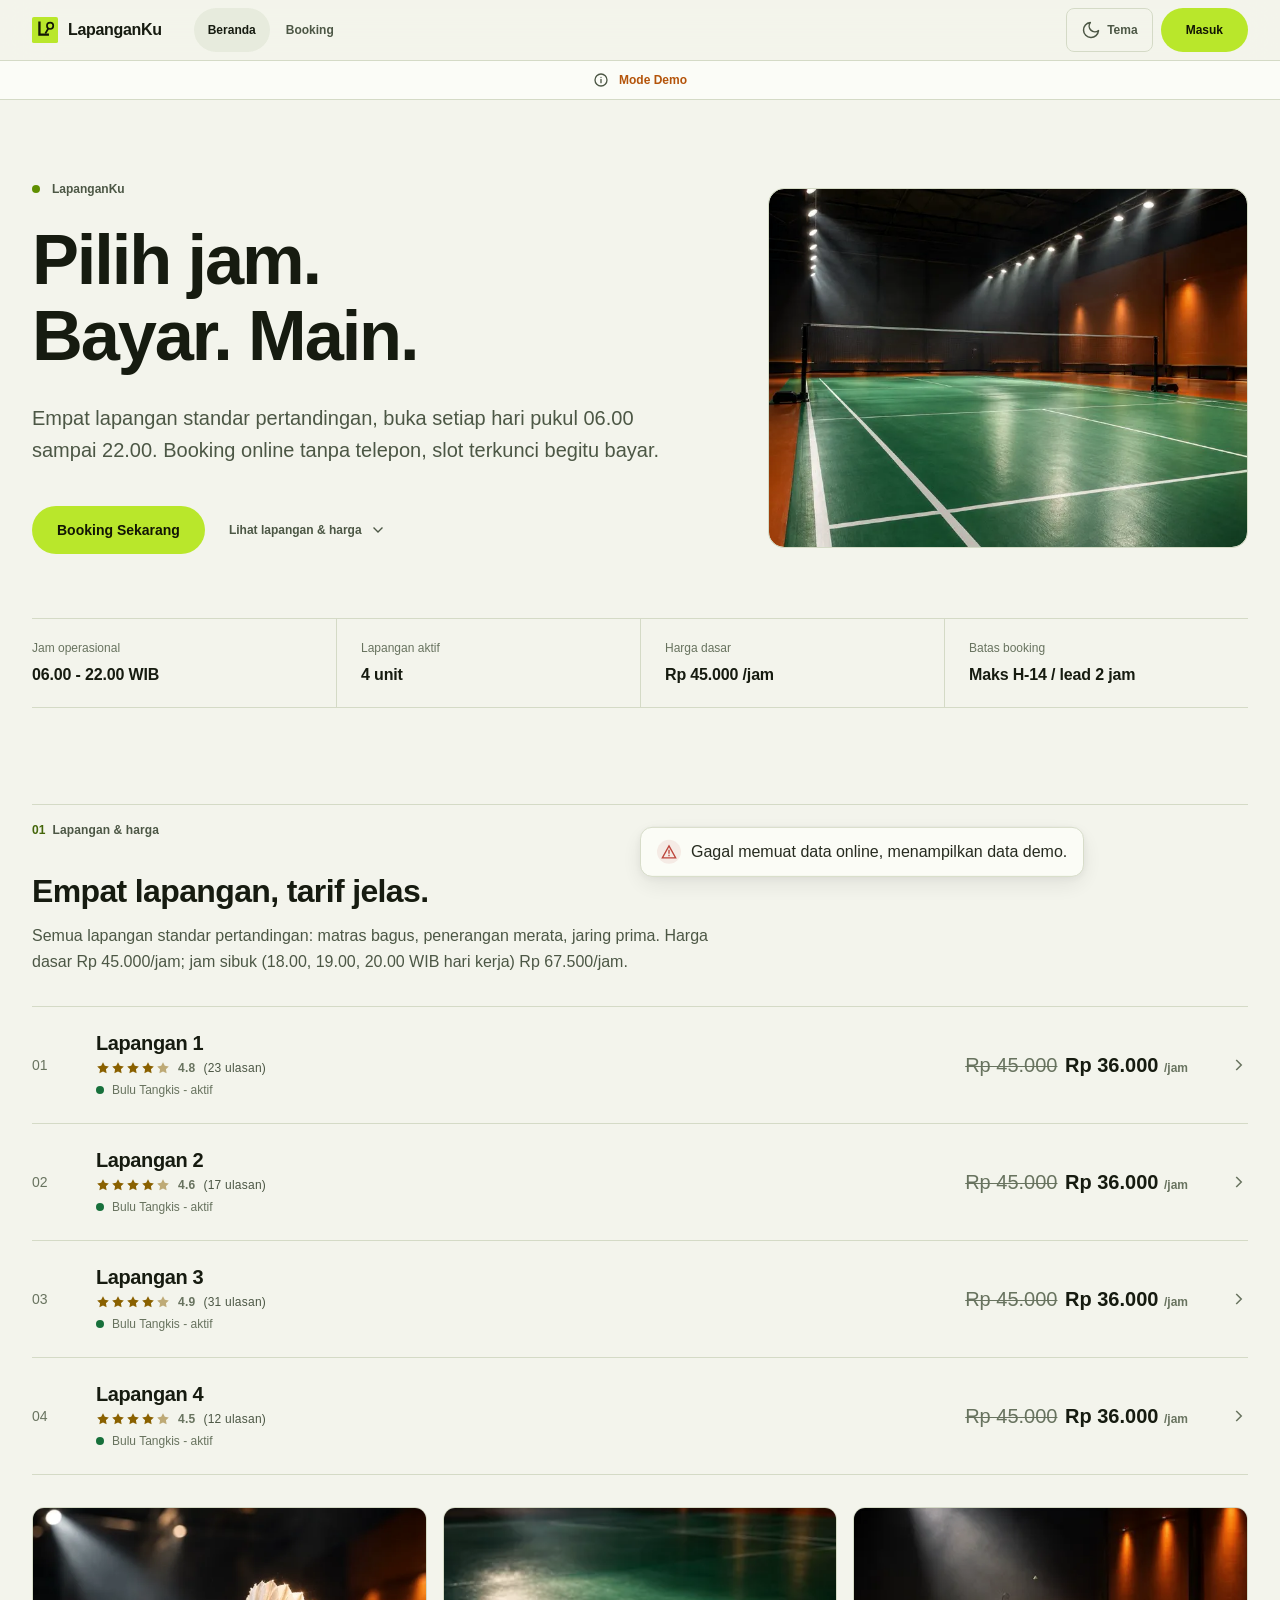
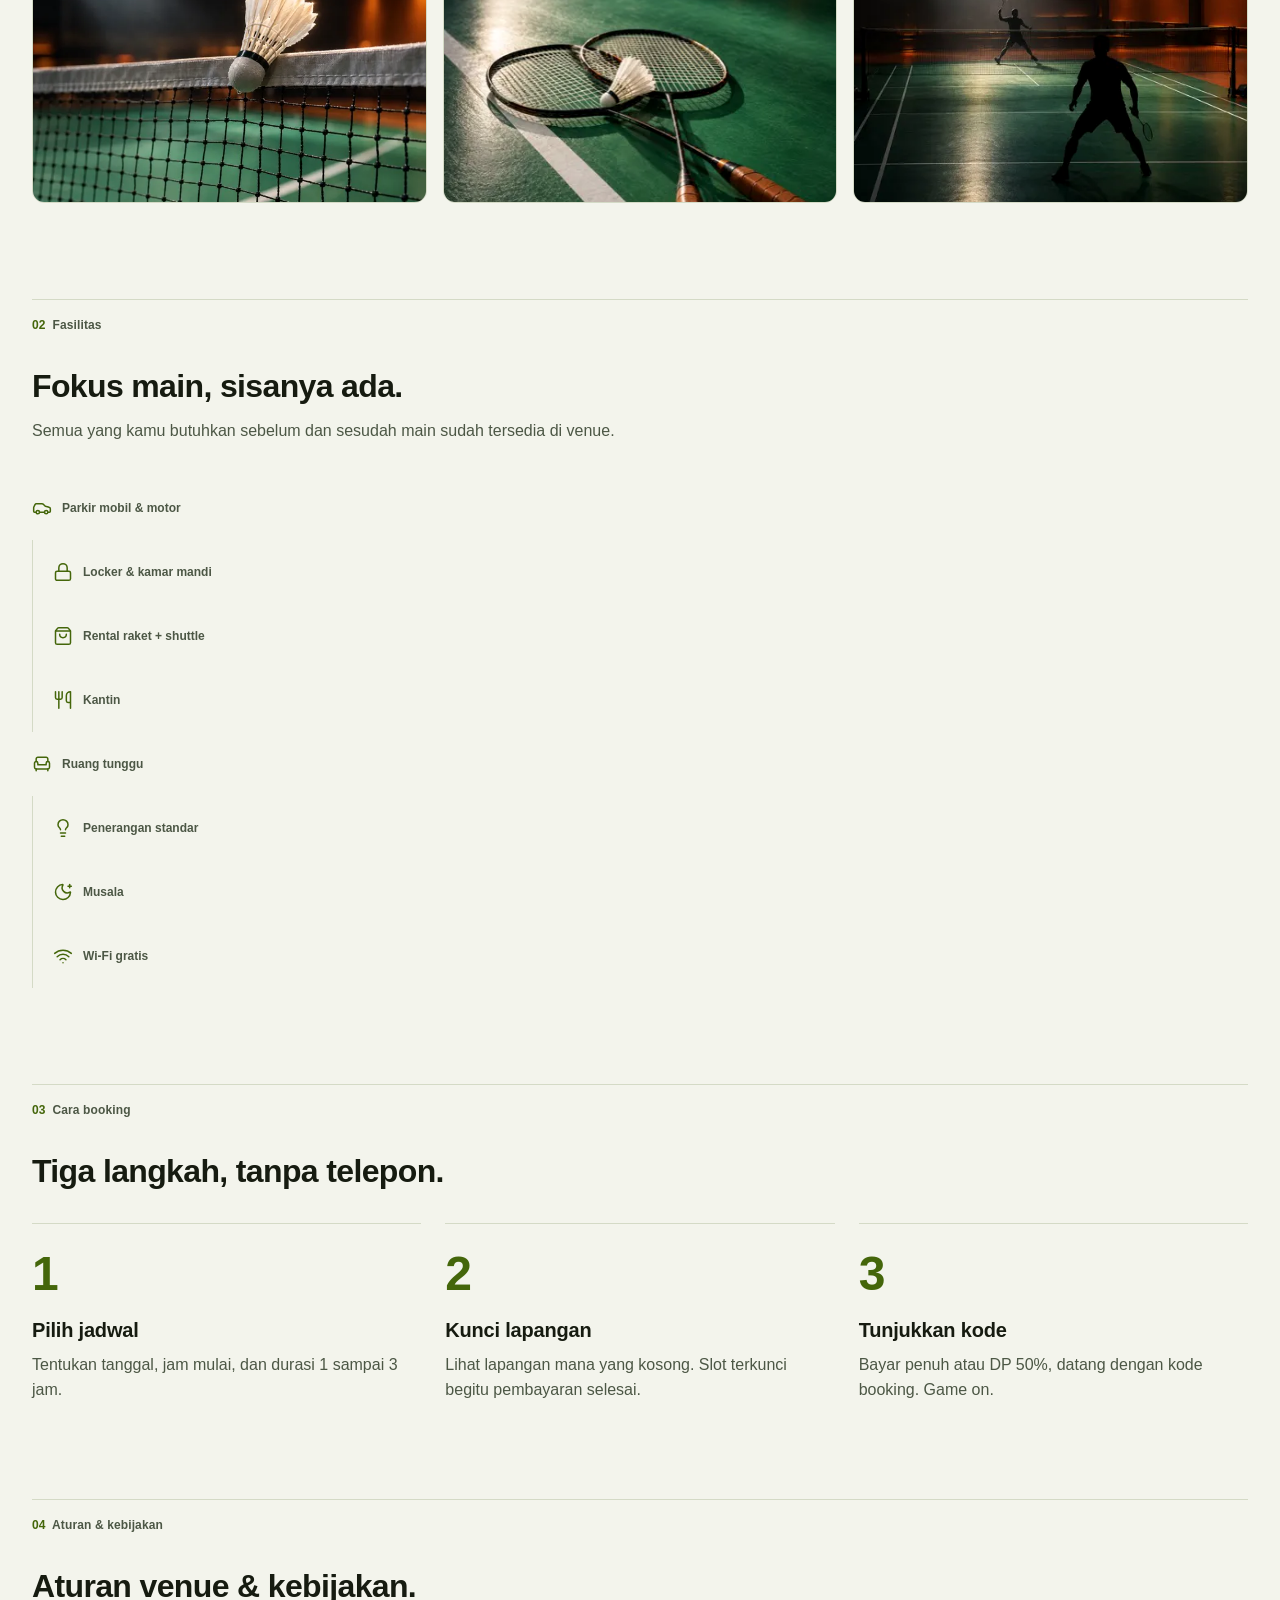
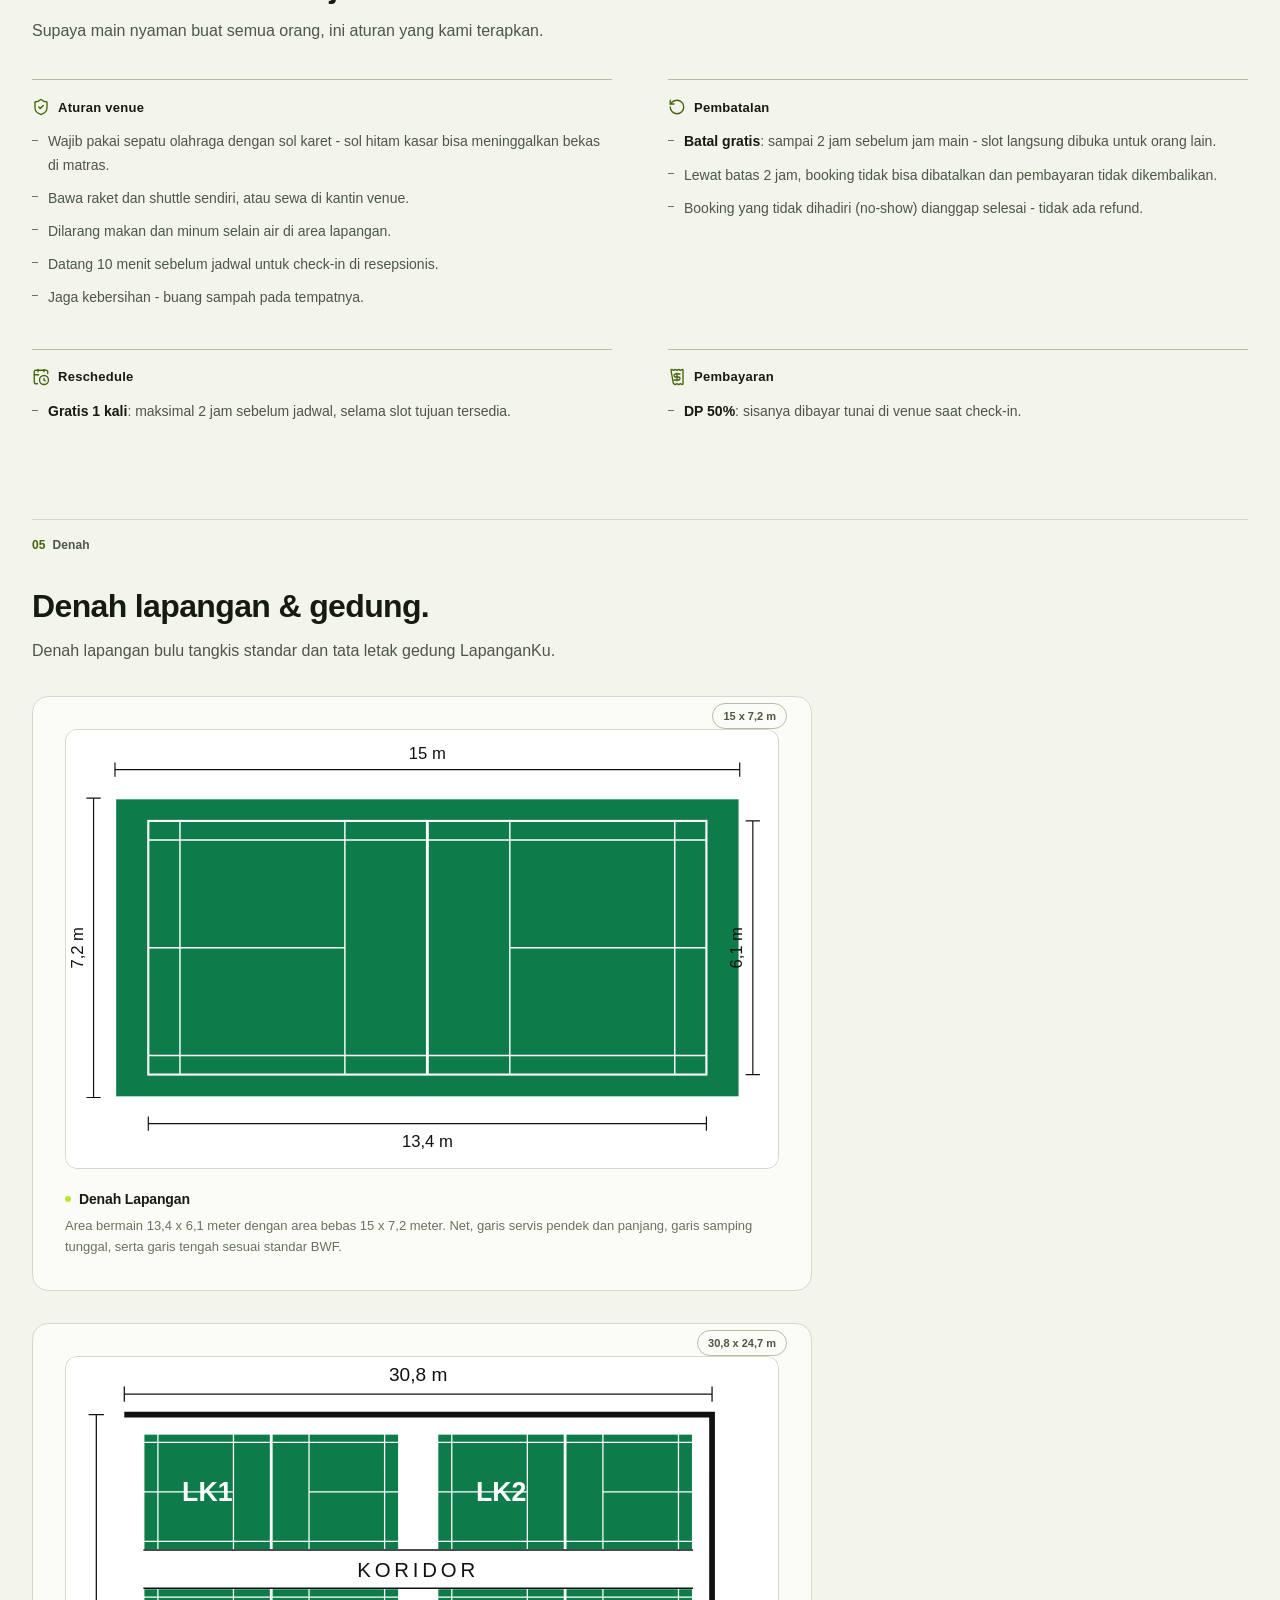
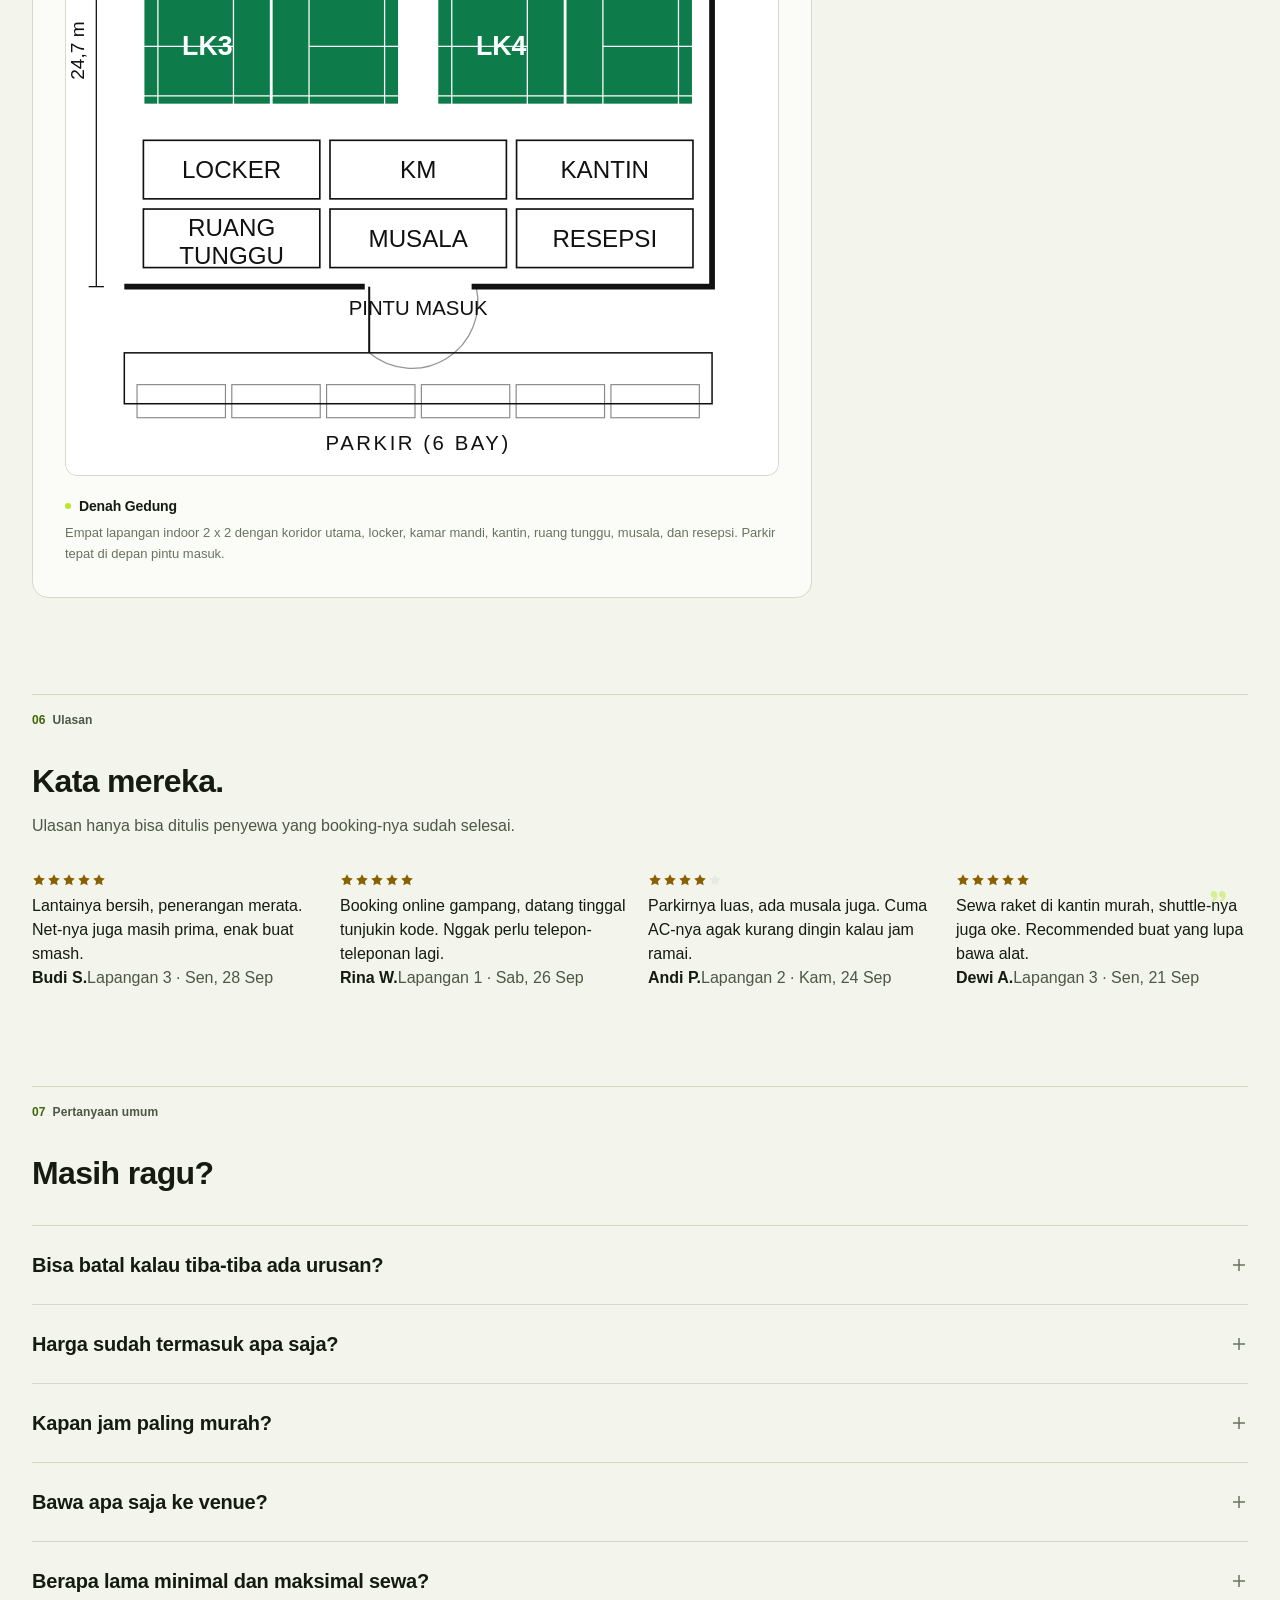
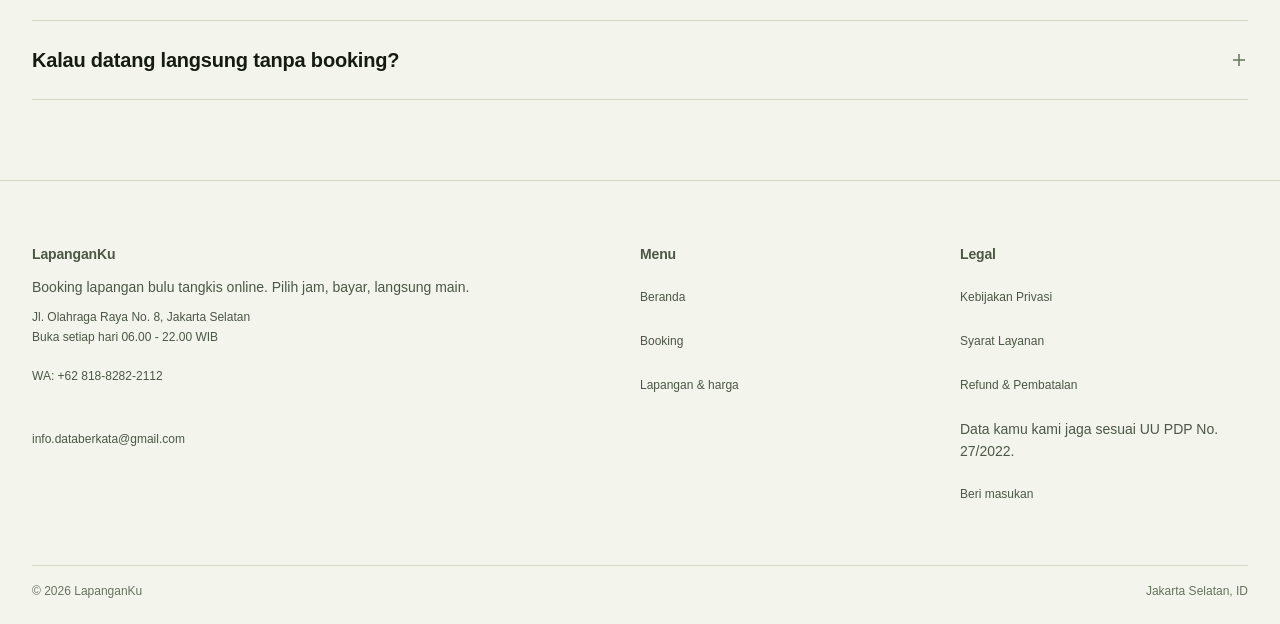
==== index.html @ 63bb3215 "Add files via upload" ====
<!DOCTYPE html>
<html lang="id" data-theme="light">
<head>
<meta charset="UTF-8">
<meta name="viewport" content="width=device-width, initial-scale=1">
<!-- WHY Rule 2.3: lapisan kedua - GitHub Pages tidak bisa set header,
 Cloudflare belum tentu aktif. Perlu uji manual: GIS menyuntik iframe. -->
<meta http-equiv="Content-Security-Policy" content="
 default-src 'self';
 script-src 'self' 'sha256-haPCNLzsnvA2kJ6kwQUSzJBEefmNp1TsOBKuunnQKws=' 'sha256-IsMz9L6HvZTwr4sKpn9U3XFOYdLrIjQDIfAebYWY+Xc=' 'sha256-WkHsSXRCq3/2S9/lviMl5qi99840ube5LejOCguIOY4=' 'sha256-HwWeh5kwbwW7nIGCLuTWulCZm9lM9z/d5Yaou4ztWWc=' 'sha256-Gtwhtf5fMBHEMhBIZpMguWXddj0cDHGaMpIH9CHLZOo=' https://accounts.google.com https://app.sandbox.midtrans.com https://app.midtrans.com;
 style-src 'self' 'unsafe-inline';
 img-src 'self' data: https://ui-avatars.com https://lh3.googleusercontent.com https://app.sandbox.midtrans.com https://app.midtrans.com;
 font-src 'self';
 connect-src 'self' https://script.google.com https://accounts.google.com https://oauth2.googleapis.com https://app.sandbox.midtrans.com https://app.midtrans.com;
 frame-src https://accounts.google.com https://app.sandbox.midtrans.com https://app.midtrans.com;
 frame-ancestors 'none';
 object-src 'none';
 base-uri 'self';
 form-action 'self';
">
<meta http-equiv="X-Content-Type-Options" content="nosniff">
<meta http-equiv="X-Frame-Options" content="DENY">
<meta name="referrer" content="strict-origin-when-cross-origin">
<title>LapanganKu - Booking Lapangan Bulu Tangkis</title>
<meta name="description" content="Booking lapangan bulu tangkis online di Jakarta Selatan. 4 lapangan indoor standar pertandingan, buka setiap hari 06.00-22.00. Pilih jam, bayar, langsung main.">
<meta name="theme-color" content="#F3F4EC" media="(prefers-color-scheme: light)">
<meta name="theme-color" content="#0B0E0A" media="(prefers-color-scheme: dark)">
<!-- WHY P3 (perkuat keunggulan): meta lengkap yang kompetitor punya tapi kita belum.
     - geo: venue fisik -> relevan untuk pencarian lokal ("lapangan badminton dekat saya")
     - twitter:site/creator: atribusi saat dibagikan
     - robots: pastikan boleh diindeks + max-image-preview besar (kartu share lebih menarik)
     - format-detection: cegah iOS mengubah angka jadi link telepon otomatis -->
<meta name="robots" content="index, follow, max-image-preview:large, max-snippet:-1">
<meta name="geo.region" content="ID-JK">
<meta name="geo.placename" content="Jakarta Selatan">
<meta name="format-detection" content="telephone=no">
<meta name="twitter:site" content="@lapanganku">
<meta name="author" content="LapanganKu">
<link rel="canonical" href="https://lapanganku.web.id/">
<!-- SEO & social (rev 3j): URL absolut mengikuti domain produksi rencana (.web.id via Cloudflare).
 GANTI SEMUA URL di blok ini (canonical, og:url, og:image, twitter:image), robots.txt, dan sitemap.xml
 jika domain final berbeda - daftar lengkap di README section Deployment. -->
<meta property="og:type" content="website">
<meta property="og:site_name" content="LapanganKu">
<meta property="og:title" content="LapanganKu - Booking Lapangan Bulu Tangkis">
<meta property="og:description" content="4 lapangan standar pertandingan, buka tiap hari 06.00-22.00. Pilih jam, bayar, langsung main.">
<meta property="og:url" content="https://lapanganku.web.id/">
<meta property="og:image" content="https://lapanganku.web.id/images/og-card.jpg">
<meta property="og:image:width" content="1200">
<meta property="og:image:height" content="630">
<meta property="og:image:alt" content="Lapangan bulu tangkis indoor dengan net dan garis lapangan">
<meta property="og:locale" content="id_ID">
<meta name="twitter:card" content="summary_large_image">
<meta name="twitter:title" content="LapanganKu - Booking Lapangan Bulu Tangkis">
<meta name="twitter:description" content="4 lapangan standar pertandingan, buka tiap hari 06.00-22.00. Pilih jam, bayar, langsung main.">
<meta name="twitter:image" content="https://lapanganku.web.id/images/og-card.jpg">
<!-- WHY: JSON-LD diperluas ke pola @graph (adopsi pola AYO) - satu blok berisi beberapa entitas
 yang saling merujuk lewat @id. Google lebih mudah menghubungkan Organization <-> WebSite <-> venue.
 AggregateRating ditambahkan saat ada ulasan nyata (data dari server, bukan karangan).
 CATATAN: aggregateRating hanya boleh ada bila count > 0 - kalau tidak, Google menandainya
 sebagai structured data tidak valid. -->
<script type="application/ld+json" id="ld-venue">
{ "@context": "https://schema.org",
 "@graph": [
 { "@type": "Organization",
 "@id": "https://lapanganku.web.id/#organization",
 "name": "LapanganKu",
 "url": "https://lapanganku.web.id/",
 "logo": "https://lapanganku.web.id/icons/icon-512.png",
 "description": "4 lapangan standar pertandingan di Jakarta Selatan." },
 { "@type": "WebSite",
 "@id": "https://lapanganku.web.id/#website",
 "url": "https://lapanganku.web.id/",
 "name": "LapanganKu",
 "inLanguage": "id-ID",
 "publisher": { "@id": "https://lapanganku.web.id/#organization" } },
 { "@type": "SportsActivityLocation",
 "@id": "https://lapanganku.web.id/#venue",
 "name": "LapanganKu",
 "description": "4 lapangan standar pertandingan. Booking online, bayar, langsung main.",
 "address": { "@type": "PostalAddress", "streetAddress": "Jl. Olahraga Raya No. 8", "addressLocality": "Jakarta Selatan", "addressCountry": "ID" },
 "openingHours": "Mo-Su 06:00-22:00",
 "priceRange": "Rp 45.000",
 "sport": "Badminton",
 "isPartOf": { "@id": "https://lapanganku.web.id/#website" },
 "parentOrganization": { "@id": "https://lapanganku.web.id/#organization" },
 "amenityFeature": [
 { "@type": "LocationFeatureSpecification", "name": "Parkir mobil & motor", "value": true },
 { "@type": "LocationFeatureSpecification", "name": "Locker & kamar mandi", "value": true },
 { "@type": "LocationFeatureSpecification", "name": "Rental raket + shuttle", "value": true },
 { "@type": "LocationFeatureSpecification", "name": "Kantin", "value": true },
 { "@type": "LocationFeatureSpecification", "name": "Ruang tunggu", "value": true },
 { "@type": "LocationFeatureSpecification", "name": "Musala", "value": true },
 { "@type": "LocationFeatureSpecification", "name": "Wi-Fi gratis", "value": true }
 ] },
 { "@type": "BreadcrumbList",
 "@id": "https://lapanganku.web.id/#breadcrumb",
 "itemListElement": [
 { "@type": "ListItem", "position": 1, "name": "Beranda", "item": "https://lapanganku.web.id/" },
 { "@type": "ListItem", "position": 2, "name": "Booking", "item": "https://lapanganku.web.id/#/booking" }
 ] }
 ] }
</script>
<!-- WHY Lighthouse LCP (load delay 52%): hero img dirender oleh JS setelah init - preload dengan imagesrcset memulai fetch
 paralel dengan parsing/JS sehingga LCP tinggal load time. Ukuran mengikuti atribut sizes di <source>. -->
<!-- WHY href=sm (bukan 1280): Lighthouse mobile selalu preload href; bila href=1280w, sm tidak jadi kandidat preload
 sehingga dirender ulang di dalam rAF render = satu-satunya shift tersisa (CLS 0.82). href sm + srcset tetap memilih
 1280w di desktop lewat imagesrcset biasa. -->
<link rel="preconnect" href="https://accounts.google.com" crossorigin>
<link rel="preconnect" href="https://inference-api.nousresearch.com" crossorigin>
<link rel="dns-prefetch" href="https://accounts.google.com">
<link rel="dns-prefetch" href="https://oauth2.googleapis.com">
<link rel="dns-prefetch" href="https://script.google.com">
<link rel="preconnect" href="https://oauth2.googleapis.com" crossorigin>

<!-- WHY: font San Francisco sistem - tidak perlu preload webfont (font native OS, render instan) -->
<link rel="manifest" href="manifest.json">
<link rel="sitemap" type="application/xml" title="Sitemap" href="sitemap.xml">
<link rel="icon" href="icons/favicon.svg" type="image/svg+xml">
<link rel="icon" href="icons/favicon-32.png" type="image/png" sizes="32x32">
<link rel="apple-touch-icon" href="icons/apple-touch-icon.png">
<!-- PWA offline (rev 3k): SW diregistrasi dari app script (butuh scope root) -->
<!-- WHY VULN-002: CSP tidak lagi memakai 'unsafe-inline'. Konfigurasi dipindah ke file eksternal
 config.js (script-src 'self') supaya CSP benar-benar memblokir skrip inline = pertahanan XSS nyata. -->

<style>

/* ============================================================
 LAPANGANKU DESIGN SYSTEM v2 - "COURT JOURNAL"
 Bahasa: editorial-scoreboard. Sudut tajam, garis 1px sebagai
 elemen struktural, monospace untuk semua data, warna brand
 dipakai hemat sebagai aksen. Tokens only (RULES 1.3).
 ============================================================ */
:root{
 /* WHY font: -apple-system resolve ke San Francisco di macOS/iOS.
    BlinkMacSystemFont untuk Chrome di macOS. Tanpa fallback sans-serif —
    di platform non-Apple, browser pakai default sistem (Arial/Helvetica). */
 --font: -apple-system, BlinkMacSystemFont, "SF Pro Text", "SF Pro Display", sans-serif;
 --fw-regular: 400; --fw-medium: 500; --fw-semibold: 600; --fw-bold: 700;
 /* spacing scale 8px base */
 --sp-1: 8px; --sp-2: 16px; --sp-3: 24px; --sp-4: 32px; --sp-5: 48px; --sp-6: 64px; --sp-7: 80px;
 /* radius: 4 nilai saja, konsisten */
 --r-sm: 8px; --r-md: 12px; --r-lg: 16px; --r-xl: 24px; --r-full: 999px;
 --maxw: 1280px;
 --ease: cubic-bezier(0.22, 1, 0.36, 1);
 --t-fast: 160ms; --t-med: 280ms; --t-slow: 480ms;
 --sec-pad: 96px;
 --card: var(--bg2);
 /* shadow: 2 tingkat saja */
 --sh-sm: 0 1px 2px rgba(0,0,0,.04), 0 2px 8px rgba(0,0,0,.06);
 --sh-md: 0 2px 8px rgba(0,0,0,.06), 0 8px 24px rgba(0,0,0,.08);
 --sh-lg: 0 8px 32px rgba(0,0,0,.12), 0 16px 48px rgba(0,0,0,.10); }
[data-theme="dark"]{ --bg:#0B0E0A; --bg2:#10140E; --bg3:#171D14;
 --border:#222B1F; --border2:#33402C;
 --text:#EEF3E4; --text2:#9BA895; --text3:#79877A; 
 --brand:#C8F53A; --brand2:#DBFF66; --on-brand:#0B0F05;
 --brand-text:#C8F53A; --brand-soft:rgba(200,245,58,.10);
 --brand-strong:#C8F53A; 
 --accent:#FF8A3D; --on-accent:#1A0E02; --accent-soft:rgba(255,138,61,.12);
 --ok:#6FE59A; --warn:#FFC94D; --bad:#FF7A70;
 --ok-soft:rgba(111,229,154,.12); --warn-soft:rgba(255,201,77,.12); --bad-soft:rgba(255,122,112,.12);
 --shadow: 0 1px 2px rgba(0,0,0,.35), 0 8px 24px rgba(0,0,0,.38), 0 20px 48px rgba(0,0,0,.30);
 --shadow-sm: 0 1px 2px rgba(0,0,0,.30), 0 4px 12px rgba(0,0,0,.22);
 --focus:#C8F53A; --scrim:rgba(5,7,4,.66);
 /* WHY --hatch (audit P1-4): lihat catatan di tema terang - pola diagonal penanda slot terisi. */
 --hatch: repeating-linear-gradient(45deg, transparent 0 3px, var(--border2) 3px 4px);
 color-scheme: dark; }
[data-theme="light"]{ --bg:#F3F4EC; --bg2:#FBFCF7; --bg3:#E7EBDD;
 --border:#D4DAC6; --border2:#B4BEA2;
 --text:#161B10; --text2:#4C5745; --text3:#68735F;
 --brand:#B9E72B; --brand2:#A7D61E; --on-brand:#121605;
 --brand-text:#44660A; --brand-soft:rgba(120,170,20,.13);
 --brand-strong:#5F8F00; 
 --accent:#B4540A; --on-accent:#FFFFFF; --accent-soft:rgba(180,84,10,.12);
 --ok:#17703B; --warn:#8A6100; --bad:#B93A30;
 --ok-soft:rgba(23,112,59,.10); --warn-soft:rgba(138,97,0,.10); --bad-soft:rgba(185,58,48,.09);
 --shadow: 0 1px 1px rgba(22,27,16,.04), 0 4px 14px rgba(22,27,16,.08), 0 12px 32px rgba(22,27,16,.10); 
 --shadow-sm: 0 1px 2px rgba(22,27,16,.06), 0 2px 8px rgba(22,27,16,.08);
 --focus:#44660A; --scrim:rgba(22,27,16,.5);
 /* WHY --hatch (audit P1-4): dipakai .slot.booked + legenda l-booked sebagai pembeda visual
    "terisi" vs "tidak bisa". Sebelumnya variabel ini TIDAK PERNAH didefinisikan sehingga
    deklarasi background jadi tidak valid dan pola hatch hilang di kedua tema. */
 --hatch: repeating-linear-gradient(45deg, transparent 0 3px, var(--border2) 3px 4px);
 color-scheme: light; }
/* ============ RESET & BASE ============ */
*,*::before,*::after{ box-sizing:border-box; margin:0; padding:0; }
html{ scroll-behavior:smooth; }
body{ background:var(--bg); color:var(--text);
 font-family:var(--font);
 font-size:16px; line-height:1.5;
 -webkit-font-smoothing:antialiased; }
img,svg{ max-width:100%; display:block; }
button{ font:inherit; color:inherit; background:none; border:none; cursor:pointer; }
input,select{ font:inherit; color:inherit; }
a{ color:var(--brand-text); text-decoration:none; }
a:hover{ text-decoration:underline; }
:focus-visible{ outline:2px solid var(--focus); outline-offset:2px; border-radius:var(--r-sm); box-shadow:0 0 0 4px var(--brand-soft); }
/* WHY: H1 difokus programatik setelah navigasi (screen reader announcement) - bukan aksi keyboard user,
   jadi ring fokus disembunyikan agar tidak terlihat seperti bug visual. */
h1[tabindex="-1"]:focus{ outline:none !important; box-shadow:none !important; }
::selection{ background:var(--brand); color:var(--on-brand); }
::-webkit-scrollbar{ width:8px; height:8px; }
::-webkit-scrollbar-track{ background:var(--bg); }
::-webkit-scrollbar-thumb{ background:var(--border2); border-radius:var(--r-full); }
::-webkit-scrollbar-thumb:hover{ background:var(--text3); }
.sr-only{ position:absolute; width:1px; height:1px; padding:0; margin:-1px; overflow:hidden; clip:rect(0 0 0 0); white-space:nowrap; border:0; }
.skip-link{ position:absolute; left:8px; top:8px; z-index:200; background:var(--brand); color:var(--on-brand); padding:8px 16px; border-radius:var(--r-sm); transform:translateY(-56px); transition:transform var(--t-fast) var(--ease); font-size:12px; } 
.skip-link:focus{ transform:translateY(0); }
.link-plain{ background:none; border:none; cursor:pointer; padding:12px 8px; margin:-12px -8px; display:inline-block; color:var(--brand-text); text-decoration:underline; }
/* Typography scale: 12, 14, 16, 20, 24, 32, 48, 72 — weight 400/600/700/800 — tracking -0.02em/0/.01em */
h1{ font-size:48px; line-height:1.15; letter-spacing:-0.025em; font-weight:var(--fw-bold); }
h2{ font-size:32px; line-height:1.25; letter-spacing:-0.02em; font-weight:var(--fw-bold); }
h3{ font-size:20px; font-weight:var(--fw-semibold); line-height:1.35; letter-spacing:-0.01em; }
.display{ font-size:clamp(40px, 5.5vw, 72px); line-height:1.08; letter-spacing:-0.03em; font-weight:var(--fw-bold); font-optical-sizing:auto; }
.mlabel{ font-size:12px; letter-spacing:.01em; color:var(--text2); font-weight:var(--fw-semibold); }
.mlabel b{ color:var(--brand-text); font-weight:var(--fw-bold); }
.muted{ color:var(--text2); } .faint{ color:var(--text3); }
.t-sm{ font-size:14px; } .t-xs{ font-size:12px; }
.num-tab{ font-variant-numeric:tabular-nums; }
/* WHY .mono = tabular-nums (audit 360): kelas ini dipakai 15x di chunk-booking/monitoring
   (kode booking, jam, harga) tapi TIDAK PERNAH didefinisikan - sisa dari SF Mono yang dihapus
   di rev 3d. Tidak dikembalikan ke monospace (keputusan user: satu keluarga font), tapi angka
   tetap layak tabular agar kolom jam/harga rata. */
.mono{ font-variant-numeric:tabular-nums; }
/* ============ LAYOUT ============ */
.container{ max-width:var(--maxw); margin:0 auto; padding:0 var(--sp-3); }
.section{ padding:var(--sec-pad) 0 0; position:relative; scroll-margin-top:80px; }
.section > *{ position:relative; }
/* WHY gambar teknik di atas kertas putih (overhaul): denah lama memakai kanvas gelap +
   garis neon + glow + dash + gradien - itu yang membuatnya terasa seperti "AI slop".
   Gaya gambar teknik nyata: kertas putih, warna solid, garis rambut, garis dimensi
   dengan tick. Tidak ada efek sama sekali.
   WHY bertumpuk 1 kolom (bukan 2 kolom): saat berdampingan, denah lapangan yang lanskap
   harus berbagi lebar dengan denah gedung sehingga keduanya menyusut dan label jadi
   kecil. Bertumpuk membuat tiap denah memakai lebar penuh - jauh lebih terbaca.
   WHY max-width 780px: pada lebar penuh, denah gedung yang hampir persegi menjadi
   sangat tinggi (terukur 956px) sehingga satu denah memakan hampir satu layar penuh.
   780px menjaga kedua denah tetap terbaca namun lebih seimbang tingginya. */
.denah-grid{ scroll-margin-top:80px; display:grid; grid-template-columns:1fr; gap:var(--sp-4); margin-top:var(--sp-4); max-width:780px; }
.denah-card{ position:relative; background:var(--card); border:1px solid var(--border); border-radius:var(--r-lg); padding:var(--sp-4); transition:border-color var(--t-med) var(--ease), box-shadow var(--t-med) var(--ease), transform var(--t-med) var(--ease); overflow:hidden; }
.denah-card::before{ content:''; position:absolute; inset:0; border-radius:var(--r-lg); padding:1px; background:linear-gradient(135deg, var(--brand) 0%, transparent 50%, var(--brand) 100%); -webkit-mask:linear-gradient(#fff 0 0) content-box, linear-gradient(#fff 0 0); -webkit-mask-composite:xor; mask-composite:exclude; opacity:0; transition:opacity var(--t-med) var(--ease); pointer-events:none; }
.denah-card:hover{ border-color:transparent; box-shadow:0 12px 40px rgba(0,0,0,0.3), 0 0 0 1px rgba(185,231,43,0.15); transform:translateY(-4px); }
.denah-card:hover::before{ opacity:1; }
/* WHY background putih tetap sama di kedua tema: diagram memang dirancang di atas
   kertas putih, jadi harus tetap putih di tema gelap sekalipun - itu gaya gambar teknik.
   WHY aspect-ratio asli per denah: karena sudah bertumpuk, tiap denah tidak perlu
   dipaksa sama tinggi lagi - cukup memakai rasio aslinya. Sisa ruang (letterbox) tidak
   terlihat karena panel dan kertas sama-sama putih. */
.denah-card .denah-img-wrap{ position:relative; border-radius:var(--r-md); overflow:hidden; background:#FFFFFF; display:flex; align-items:center; justify-content:center; }
.denah-card .denah-img-wrap::after{ content:''; position:absolute; inset:0; border-radius:var(--r-md); box-shadow:inset 0 0 0 1px var(--border); pointer-events:none; }
.denah-grid > .denah-card:first-child .denah-img-wrap{ aspect-ratio:600 / 370; }
/* WHY tanpa max-height/max-width: keduanya memaksa lebar panel mengecil sehingga muncul
   ruang kosong di sisi kartu (terukur panel 615px di kartu 916px). Rasio asli saja
   membuat panel selalu mengisi lebar kartu penuh. */
.denah-grid > .denah-card:last-child .denah-img-wrap{ aspect-ratio:560 / 565; }
.denah-card img{ width:100%; height:100%; object-fit:contain; object-position:center; display:block; transition:transform var(--t-slow) var(--ease); }
.denah-card:hover img{ transform:scale(1.02); }
.denah-card .denah-label{ margin-top:20px; font-size:14px; font-weight:var(--fw-semibold); color:var(--text); letter-spacing:-0.01em; display:flex; align-items:center; gap:8px; }
.denah-card .denah-label::before{ content:''; width:6px; height:6px; border-radius:var(--r-sm); background:var(--brand); flex:none; }
.denah-card .denah-desc{ margin-top:6px; font-size:13px; color:var(--text3); line-height:1.6; }
/* WHY top:6px (bukan 24px): pada 24px badge menimpa tepi atas panel putih dan terlihat
   "ditempel" sekaligus mendesak garis dimensi. Di 6px badge duduk di padding atas kartu,
   di atas panel, jadi tidak ada elemen yang bertumpuk. */
.denah-card .denah-badge{ position:absolute; z-index:2; top:6px; right:var(--sp-3); padding:4px 10px; border-radius:var(--r-full); background:var(--bg2); border:1px solid var(--border2); font-size:11px; font-weight:var(--fw-semibold); color:var(--text2); }
@media (max-width:768px){
  /* WHY max-height dilepas di mobile: pada lebar sempit, batas tinggi membuat gambar
     menyusut horizontal dan menyisakan ruang putih. Rasio asli saja sudah benar. */
  .denah-grid > .denah-card:last-child .denah-img-wrap{ max-height:none; }
}
.sec-rule{ display:flex; justify-content:space-between; align-items:baseline; gap:24px; border-top:1px solid var(--border); padding-top:16px; margin-bottom:32px; flex-wrap:wrap; }
.sec h2{ margin-bottom:12px; letter-spacing:-0.02em; }
.lede{ color:var(--text2); font-size:16px; max-width:44em; margin-bottom:32px; line-height:1.6; } 
@media (max-width:768px){ :root{ --sec-pad:40px; } h1{ font-size:32px; letter-spacing:-0.01em; } h2{ font-size:24px; } h3{ font-size:16px; letter-spacing:0; } .display{ font-size:clamp(34px, 9vw, 44px); } } 
/* ============ HEADER ============ */
.hero-media picture{ display:block; aspect-ratio:1280/960; } /* WHY Lighthouse CLS: reflow saat hero img termuat menggeser footer (skor 0.74) - aspect-ratio di wrapper picture mencadangkan ruang lebih awal dari width/height img yang tertunda render */
/* Waiver user (25 Sep): bebas dari batas blur RULES untuk pass apple-design - 16px + saturate 180% ala iOS.
 Deklarasi ganda: browser tanpa color-mix (Safari 15) memakai var(--bg) solid - graceful degradation Rule 7.3 */
.hdr{ position:sticky; top:0; z-index:100; background:var(--bg); background:color-mix(in srgb, var(--bg) 82%, transparent); backdrop-filter:blur(20px) saturate(200%); -webkit-backdrop-filter:blur(20px) saturate(200%); border-bottom:1px solid var(--border); transition:background-color var(--t-fast) var(--ease); }
/* WHY (critique P1): saat scroll, header jadi solid agar teks konten tidak bleed-through sebagai ghost-text. */
.hdr.scrolled{ background:var(--bg); }
.topbar-progress{ position:absolute; left:0; right:0; bottom:-1px; height:2px; overflow:hidden; opacity:0; transition:opacity var(--t-fast) var(--ease); pointer-events:none; }
.topbar-progress.on{ opacity:1; }
.topbar-progress i{ display:block; height:100%; width:40%; background:var(--brand-strong); transform:translateX(-100%); }
.topbar-progress.on i{ animation:progress-slide 1s var(--ease) infinite; }
@keyframes progress-slide{ from{ transform:translateX(-100%); } to{ transform:translateX(350%); } }
.hdr-in{ display:flex; align-items:center; gap:var(--sp-2); height:60px; }
.logo{ display:flex; align-items:center; gap:10px; font-weight:var(--fw-bold); font-size:16px; letter-spacing:-0.02em; color:var(--text); margin-right:var(--sp-2); }

.logo svg{ flex:none; }
.nav{ display:flex; gap:2px; flex:1; }
.nav a{ position:relative; padding:8px 14px; min-height:44px; display:inline-flex; align-items:center; color:var(--text2); font-size:12px; font-weight:var(--fw-semibold); border-radius:var(--r-sm); transition:color var(--t-fast) var(--ease), background-color var(--t-fast) var(--ease); }

.nav a[aria-current="page"]{ color:var(--text); background:var(--bg3); border-radius:var(--r-full); }
.hdr-actions{ display:flex; align-items:center; gap:8px; margin-left:auto; }
.icon-btn{ min-width:44px; height:44px; display:inline-flex; align-items:center; justify-content:center; gap:6px; border-radius:var(--r-sm); border:1px solid var(--border); color:var(--text2); transition:transform var(--t-fast) var(--ease), color var(--t-fast) var(--ease), border-color var(--t-fast) var(--ease), background-color var(--t-fast) var(--ease); }
.icon-btn.labeled{ width:auto; padding:0 14px; font-size:12px; font-weight:var(--fw-semibold); }
.icon-btn.labeled span.lbl{ white-space:nowrap; }


.icon-btn[aria-pressed="true"]{ color:var(--brand-text); border-color:var(--brand-text); }
@media (max-width:640px){ .nav a{ padding:8px 8px; letter-spacing:.01em; } .logo{ flex:none; } .logo span{ display:none; } .hdr-actions{ flex:none; } .hdr-actions .lbl{ display:none; } .icon-btn.labeled{ padding:10px; } .user-chip .t-sm{ display:none; } .hdr-in{ gap:8px; } } 
@media (max-width:420px){ .nav a:first-child{ display:none; } } 
@media (max-width:360px){ .hdr-in{ gap:4px; } .icon-btn.labeled{ padding:8px; } .user-chip{ padding:6px 8px; } .hdr-actions{ gap:6px; } } 
/* user chip */
.user-wrap{ position:relative; min-height:44px; }
.user-chip{ display:flex; align-items:center; gap:10px; min-height:44px; padding:4px 14px 4px 4px; border:1px solid var(--border); border-radius:var(--r-sm); transition:border-color var(--t-fast) var(--ease), transform var(--t-fast) var(--ease); }

.user-chip[aria-expanded="true"]{ border-color:var(--brand-text); }
.avatar{ width:32px; height:32px; border-radius:var(--r-full); background:var(--brand); color:var(--on-brand); display:flex; align-items:center; justify-content:center; font-weight:var(--fw-bold); font-size:14px; } 
.user-menu{ position:absolute; right:0; top:calc(100% + 8px); background:var(--bg2); border:1px solid var(--border2); border-radius:var(--r-md); box-shadow:var(--sh-md); min-width:230px; padding:8px; opacity:0; transform:translateY(-4px) scale(.97); transform-origin:top right; pointer-events:none; transition:opacity var(--t-fast) var(--ease), transform var(--t-fast) var(--ease); } /* popover ala iPadOS: kartu 12px + elevasi berlapis */
.user-menu.open{ opacity:1; transform:translateY(0) scale(1); pointer-events:auto; }
.user-menu .um-name{ font-weight:var(--fw-bold); padding:8px 12px 2px; }
.user-menu .um-email{ font-size:12px; color:var(--text2); padding:0 12px 10px; border-bottom:1px solid var(--border); margin-bottom:8px; word-break:break-all; }
.user-menu button{ display:flex; width:100%; align-items:center; gap:8px; padding:10px 12px; min-height:44px; border-radius:var(--r-sm); color:var(--text2); font-size:12px; transition:opacity var(--t-fast) var(--ease); }
.user-menu button:hover{ color:var(--text); opacity:.85; }
/* ============ BUTTONS ============ */
.btn{ display:inline-flex; align-items:center; justify-content:center; gap:10px; min-height:48px; padding:12px 24px; border-radius:var(--r-full); font-size:14px; font-weight:var(--fw-semibold); border:1px solid transparent; position:relative; overflow:hidden; transition:transform var(--t-fast) var(--ease), opacity var(--t-fast) var(--ease), box-shadow var(--t-fast) var(--ease), background-color var(--t-fast) var(--ease); }




.btn[disabled]{ opacity:.4; cursor:not-allowed; transform:none; }
/* WHY ripple: layer radial terpisah (opacity+transform only, scale ke 2.4) - node dihapus sendiri via animationend */
.btn .ripple{ position:absolute; border-radius:50%; pointer-events:none; background:currentColor; opacity:.25; transform:scale(0); animation:ripple 500ms var(--ease) forwards; }
@keyframes ripple{ to{ transform:scale(2.4); opacity:0; } }
.btn-primary{ background:var(--brand); color:var(--on-brand); }

.btn-ghost{ border-color:var(--border2); color:var(--text); }

.btn-danger{ border-color:var(--bad); color:var(--bad); background:transparent; }

.btn-sm{ min-height:44px; padding:8px 16px; font-size:12px; }
.btn .spin{ display:none; width:14px; height:14px; border:2px solid currentColor; border-top-color:transparent; border-radius:50%; animation:rot .8s linear infinite; }
.btn.loading .spin{ display:inline-block; }
.btn.loading{ opacity:.75; pointer-events:none; }
@keyframes rot{ to{ transform:rotate(360deg); } }
/* ============ TAGS (square, mono) ============ */
.tag{ display:inline-flex; align-items:center; gap:7px; padding:5px 12px; border-radius:var(--r-full); font-size:12px; font-weight:var(--fw-bold); } /* pill ala iOS */
.tag::before{ content:""; width:7px; height:7px; border-radius:var(--r-full); background:currentColor; flex:none; }
.tag-ok{ background:var(--ok-soft); color:var(--ok); }
.tag-warn{ background:var(--warn-soft); color:var(--warn); }
.tag-bad{ background:var(--bad-soft); color:var(--bad); }
.tag-brand{ background:var(--brand-soft); color:var(--brand-text); }
.tag-neutral{ background:var(--bg3); color:var(--text2); }
/* ============ CARDS / PANELS ============ */
.card{ background:var(--bg2); border:1px solid var(--border); border-radius:var(--r-md); padding:var(--sp-3); box-shadow:var(--sh-sm); } /* kartu ala iOS: permukaan naik + bayangan lembut */
.panel{ background:var(--bg2); border:1px solid var(--border); border-radius:var(--r-md); padding:var(--sp-3); box-shadow:var(--sh-sm); }
.panel h3{ margin-bottom:var(--sp-2); letter-spacing:-0.01em; }
.block + .block{ margin-top:var(--sp-3); }
.block-title{ display:flex; justify-content:space-between; align-items:center; gap:16px; margin-bottom:8px; flex-wrap:wrap; }
.block-title .hint{ font-size:12px; color:var(--text3); }
.divider{ border:none; border-top:1px solid var(--border); margin:var(--sp-3) 0; }
/* ============ HERO ============ */
.hero{ padding:var(--sp-7) 0 0; }
.hero-grid{ display:grid; grid-template-columns:7fr 5fr; gap:var(--sp-6); align-items:start; } 
.hero-copy{ display:flex; flex-direction:column; gap:var(--sp-3); align-items:flex-start; }
.kicker{ display:flex; align-items:center; gap:12px; font-size:12px; font-weight:var(--fw-semibold); color:var(--text2); }
.kicker::before{ content:""; width:8px; height:8px; border-radius:var(--r-full); background:var(--brand-strong); flex:none; }
.lede-hero{ font-size:20px; color:var(--text2); max-width:32em; margin:4px 0 8px; line-height:1.6; }
.hero-cta{ display:flex; gap:var(--sp-2); flex-wrap:wrap; align-items:center; margin-top:8px; }
.link-arrow{ display:inline-flex; align-items:center; gap:8px; min-height:48px; padding:12px 8px; font-size:12px; font-weight:var(--fw-semibold); color:var(--text2); transition:color var(--t-fast) var(--ease); }
.link-arrow:hover{ color:var(--text); }
.link-arrow svg{ transition:transform var(--t-fast) var(--ease); }
.link-arrow:hover svg{ transform:translateY(2px); }
.hero-media{ margin-top:var(--sp-1); position:relative; overflow:hidden; border-radius:var(--r-lg); } 
/* WHY Lighthouse CLS (0.74): reflow saat hero img selesai dimuat menggeser footer - aspect-ratio di wrapper picture
 mencadangkan ruang SEBELUM browser menghitung layout dari width/height img (yang baru efektif setelah dimuat).
 translateZ memberi layer sendiri - gambar besar yang didekode tidak memicu reflow viewport. */
.hero-media picture{ display:block; aspect-ratio:1280/960; transform:translateZ(0); }
.hero-media img{ width:100%; height:100%; object-fit:cover; display:block; border:1px solid var(--border); border-radius:var(--r-lg); filter:saturate(.92) contrast(1.02); transition:transform 600ms var(--ease); } 
.hero-media:hover img{ transform:scale(1.025); }
.hero-media::after{ content:''; position:absolute; inset:0; pointer-events:none; box-shadow:inset 0 0 0 1px var(--border); border-radius:var(--r-lg); transition:box-shadow var(--t-med) var(--ease); }
.hero-media:hover::after{ box-shadow:inset 0 0 0 1px var(--border2), 0 6px 22px var(--brand-soft); }

.strip{ display:grid; grid-template-columns:repeat(4,1fr); border-top:1px solid var(--border); border-bottom:1px solid var(--border); margin-top:var(--sp-6); }
.strip .cell{ padding:20px 24px 20px 0; }
.strip .cell + .cell{ border-left:1px solid var(--border); padding-left:24px; }
.strip .cl{ font-size:12px; color:var(--text3); }
.strip .cv{ font-size:16px; font-weight:var(--fw-bold); margin-top:6px; font-variant-numeric:tabular-nums; letter-spacing:-0.01em; }
@media (max-width:900px){ .hero-grid{ grid-template-columns:1fr; gap:var(--sp-4); } }
@media (max-width:768px){ .strip{ grid-template-columns:1fr 1fr; }
 .strip .cell{ padding:14px 16px 14px 0; }
 .strip .cell + .cell{ border-left:1px solid var(--border); padding-left:16px; }
 .strip .cell:nth-child(odd){ border-left:0; padding-left:0; }
 .strip .cell:nth-child(n+3){ border-top:1px solid var(--border); } }
/* ============ COURT LIST (editorial rows) ============ */
.court-list{ border-bottom:1px solid var(--border); }
.court-row{ display:grid; grid-template-columns:44px 1fr auto 40px; align-items:center; gap:20px; padding:24px 0; border-top:1px solid var(--border); color:var(--text); min-height:88px; transition:background-color var(--t-fast) var(--ease), transform var(--t-fast) var(--ease); }
 
.court-row .idx{ font-size:14px; color:var(--text3); font-variant-numeric:tabular-nums; transition:color var(--t-fast) var(--ease); }

.court-row .cwrap{ display:flex; flex-direction:column; gap:4px; min-width:0; }
.court-row .cname{ font-size:24px; font-weight:var(--fw-bold); letter-spacing:-0.02em; line-height:1.2; transition:color var(--t-fast) var(--ease); }

.court-row .cmeta{ display:flex; align-items:center; gap:8px; font-size:12px; color:var(--text3); }
.court-row .dot{ width:8px; height:8px; border-radius:var(--r-full); background:var(--ok); flex:none; }
.court-row .cprice{ font-size:20px; font-weight:var(--fw-bold); font-variant-numeric:tabular-nums; white-space:nowrap; }
.court-row .cprice small{ font-size:12px; color:var(--text3); font-weight:var(--fw-semibold); }
.court-row .go{ color:var(--text3); display:flex; justify-content:flex-end; transition:transform var(--t-fast) var(--ease), color var(--t-fast) var(--ease); }

@media (max-width:640px){ .court-row{ grid-template-columns:32px 1fr auto; gap:12px; }
 .court-row .go{ display:none; }
/* WHY (critique P1): di ≤480px kolom konten terlalu sempit - rating wrap mid-phrase.
   Kecilkan nama, kunci "(N ulasan)" agar tidak terpotong. */
 .court-row .cmeta .muted{ white-space:nowrap; } }
@media (max-width:480px){ .court-row{ grid-template-columns:28px 1fr; grid-template-areas:"idx main" "idx meta"; gap:4px 10px; padding:20px 0; align-items:start; }
 .court-row .idx{ grid-area:idx; padding-top:4px; }
 .court-row .cwrap{ grid-area:main; }
 .court-row .cname{ font-size:20px; white-space:nowrap; }
 .court-row .cprice{ grid-area:meta; justify-self:start; font-size:18px; margin-top:4px; }
 .court-row .cmeta .muted{ white-space:nowrap; } }
 .court-row .cname{ font-size:20px; } }
/* ============ FACILITIES STRIP ============ */
/* WHY grid 4 kolom (bukan flex-wrap): dengan flex-wrap, 8 item pecah mengikuti lebar
   kontennya jadi baris 3 + 5 - garis pemisah antar baris tidak sejajar dan sisi kanan
   baris pertama kosong ~50%, terlihat berantakan. Grid membagi rata 4+4 sehingga semua
   garis pemisah lurus satu kolom dan tidak ada ruang menganggur. */
.fac-strip{ display:grid; grid-template-columns:repeat(4,1fr); grid-auto-rows:1fr; border-top:1px solid var(--border); border-bottom:1px solid var(--border); }
/* WHY `>` (direct child): label dibungkus <span class="fac-t">, tanpa ini aturan
   padding/border ikut kena label dalam dan tiap item jadi dobel garis.
   WHY border kiri (bukan kanan): dengan border kanan, item terakhir tiap baris masih
   membawa garis dan tepi kanan strip jadi terlihat "menggantung". Border kiri + nol
   di item pertama tiap baris membuat tepi kiri bersih dan garis hanya di ANTAR kolom. */
.fac-strip > span{ font-size:12px; font-weight:var(--fw-semibold); color:var(--text2); padding:18px 20px; border-left:1px solid var(--border); min-height:64px; display:flex; align-items:center; gap:10px; }
.fac-strip > span:nth-child(4n+1){ border-left:0; padding-left:0; }
.fac-strip > span svg{ flex:none; color:var(--brand-text); }
/* WHY min-width:0 + line-height: label terpanjang ("Rental raket + shuttle") bisa
   membungkus 2 baris; tanpa ini sel grid bisa melar melebihi kolomnya. */
.fac-strip .fac-t{ min-width:0; line-height:1.35; }
@media (max-width:768px){ .fac-strip{ grid-template-columns:repeat(2,1fr); }
  .fac-strip > span:nth-child(4n+1){ border-left:1px solid var(--border); padding-left:20px; }
  .fac-strip > span:nth-child(2n+1){ border-left:0; padding-left:0; } }
/* WHY satu rasio 4:3: 3 foto galeri ini aslinya beda rasio (3:2, 2:3, 3:4), jadi grid
   tampak berantakan. Semua dipaksa ke 4:3 + object-fit:cover agar ukurannya identik
   dan crop-nya bersih tanpa distorsi (stretch).
   WHY border/radius di figure, bukan img: figure punya overflow:hidden, jadi border
   pada img akan ikut terpotong oleh crop. */
.gallery{ display:grid; grid-template-columns:repeat(3,1fr); gap:16px; margin-top:var(--sp-4); }
.gallery figure{ margin:0; position:relative; aspect-ratio:4 / 3; overflow:hidden; border:1px solid var(--border); border-radius:var(--r-md); transition:box-shadow var(--t-slow) var(--ease); }
.gallery img{ width:100%; height:100%; display:block; object-fit:cover; object-position:center; filter:saturate(.92) contrast(1.02); transition:transform var(--t-slow) var(--ease); }
.gallery figure:hover img{ transform:scale(1.04); }
.gallery figure:hover{ box-shadow:0 12px 32px rgba(0,0,0,.15); }

@media (max-width:768px){ .gallery{ grid-template-columns:repeat(2,1fr); } }
/* ============ STEPS ============ */
.steps{ display:grid; grid-template-columns:repeat(3,1fr); gap:var(--sp-3); }
.step{ border-top:1px solid var(--border); padding-top:24px; }
.step .n{ display:block; font-size:48px; font-weight:var(--fw-bold); color:var(--brand-text); line-height:1.1; margin-bottom:16px; font-variant-numeric:tabular-nums; letter-spacing:-0.02em; }
.step p{ color:var(--text2); font-size:16px; margin-top:8px; line-height:1.6; }
@media (max-width:768px){ .steps{ grid-template-columns:1fr; } }
/* ============ FAQ ============ */
.faq details{ border-top:1px solid var(--border); }
.faq details:last-child{ border-bottom:1px solid var(--border); }
.faq summary{ list-style:none; display:flex; justify-content:space-between; align-items:center; gap:24px; padding:24px 0; min-height:44px; cursor:pointer; font-size:20px; font-weight:var(--fw-semibold); letter-spacing:-0.01em; transition:color var(--t-fast) var(--ease), transform var(--t-fast) var(--ease); }
.faq summary::-webkit-details-marker{ display:none; }
 
.faq summary svg{ flex:none; color:var(--text3); transition:transform var(--t-med) var(--ease); }
.faq details[open] summary svg{ transform:rotate(45deg); }
.faq .faq-body{ padding:0 40px 24px 0; color:var(--text2); max-width:56em; line-height:1.6; }
/* ============ FOOTER ============ */
.footer{ border-top:1px solid var(--border); padding:var(--sp-6) 0 var(--sp-3); margin-top:var(--sp-7); }
.foot-grid{ display:grid; grid-template-columns:2fr 1fr 1fr; gap:var(--sp-4); }
.foot-grid h3{ font-size:14px; font-weight:var(--fw-semibold); color:var(--text2); margin-bottom:12px; }
.foot-grid ul{ list-style:none; display:flex; flex-direction:column; gap:0; align-items:flex-start; }
.foot-grid li, .foot-grid p{ color:var(--text2); font-size:14px; line-height:1.6; }
.foot-grid .flink{ font-size:12px; color:var(--text2); text-decoration:none; display:flex; align-items:center; min-height:44px; padding:12px 12px 12px 0; } /* WHY Lighthouse target-size: display:flex (bukan inline-block) - inline-block duduk di baseline sehingga box klik 44px overflow keluar li dan bertabrakan antar item (LH: safe space 23px < 24px); flex = block-level pas 44px, align-items:flex-start menjaga lebar selebar teks, padding kanan memberi affordance tanpa menyentuh kolom tetangga */
.foot-grid .flink:hover{ color:var(--text); }
.foot-grid .flink.link-plain{ margin:0; } /* WHY target-size: link-plain bawa margin -12px utk tekst inline; di footer, margin negatif itu membuat box 44px saling menimpa (LH: safe space 20px) */
/* WHY perf (LCP render-delay 85%): landing dirender statis di HTML (SSR shell) - hero melukis sebelum JS tiba.
 Konten sinkron dengan fungsi JS (landingHeroHtml + landingSectionsHtml, config demo); JS hydration re-render ulang
 di task yang sama tanpa perubahan visual. Regenerate saat konten landing berubah: node tools/build-ssr.mjs */
.colophon{ margin-top:var(--sp-5); padding-top:16px; border-top:1px solid var(--border); display:flex; justify-content:space-between; gap:16px; flex-wrap:wrap; font-size:12px; color:var(--text3); }
@media (max-width:768px){ .foot-grid{ grid-template-columns:1fr; } }
/* ============ DEMO BANNER ============ */
.demo-banner{ border-bottom:1px solid var(--border); background:var(--bg2); font-size:12px; color:var(--text2); padding:10px 24px; display:flex; gap:10px; align-items:center; justify-content:center; text-align:center; }
.demo-banner b{ color:var(--accent); }
/* ============ GATE / LOGIN ============ */
.gate{ max-width:460px; margin:var(--sp-6) auto; }
.gate .card{ display:flex; flex-direction:column; gap:var(--sp-2); align-items:center; padding:var(--sp-4); border-radius:var(--r-md); }
.gate h1{ font-size:32px; margin-bottom:4px; letter-spacing:-0.02em; }
.gate .kicker{ margin-bottom:8px; }
#gsi-holder{ min-height:44px; display:flex; justify-content:center; }
/* ============ TABS - segmented control ala iOS (rev 4d apple-design) ============ */
.tabs{ display:inline-flex; gap:2px; background:var(--bg3); border-radius:var(--r-md); padding:3px; margin-bottom:var(--sp-3); max-width:100%; overflow-x:auto; }
.tabs [role="tab"], .tabs [data-otab]{ padding:9px 16px; min-height:44px; font-size:14px; font-weight:var(--fw-semibold); color:var(--text2); border-radius:var(--r-sm); display:inline-flex; align-items:center; gap:8px; white-space:nowrap; transition:color var(--t-fast) var(--ease), background-color var(--t-fast) var(--ease), box-shadow var(--t-fast) var(--ease); }
.tabs [role="tab"]:hover, .tabs [data-otab]:hover{ color:var(--text); }
.tabs [role="tab"][aria-selected="true"], .tabs [data-otab][aria-selected="true"]{ color:var(--text); background:var(--bg2); box-shadow:var(--sh-sm); }
/* ============ BOOKING ============ */
.datebar{ display:flex; align-items:stretch; gap:8px; margin-bottom:var(--sp-2); }
.datebar .dnav{ align-self:center; }
.date-scroll{ display:flex; gap:8px; overflow-x:auto; scroll-behavior:smooth; scroll-snap-type:x proximity; scroll-padding-left:4px; padding-bottom:4px; scrollbar-width:thin; }
.date-chip{ flex:none; width:64px; min-height:60px; scroll-snap-align:start; border:1px solid var(--border); border-radius:var(--r-md); background:var(--bg2); display:flex; flex-direction:column; align-items:center; justify-content:center; gap:2px; transition:transform var(--t-fast) var(--ease), border-color var(--t-fast) var(--ease), background-color var(--t-fast) var(--ease); } /* kartu kecil 12px ala widget iOS */
.date-chip:hover{ border-color:var(--border2); transform:translateY(-2px); }

.date-chip[aria-pressed="true"]{ background:var(--brand); border-color:var(--brand-strong); color:var(--on-brand); transform:translateY(0); animation:slot-pop 200ms var(--ease); }
.date-chip .dc-day{ font-size:10px; font-weight:var(--fw-semibold); opacity:.75; }
.date-chip .dc-date{ font-size:20px; font-weight:var(--fw-bold); font-variant-numeric:tabular-nums; } .bk-grid{ display:grid; grid-template-columns:1fr 340px; gap:var(--sp-3); align-items:start; }
 .bk-grid > *{ min-width:0; } 
@media (max-width:1024px){ .bk-grid{ grid-template-columns:1fr; } }
/* slots */
.slot-grid{ display:grid; grid-template-columns:repeat(4,1fr); gap:8px; }
@media (min-width:641px){ .slot-grid{ grid-template-columns:repeat(8,1fr); } }
.slot{ min-height:48px; border:1px solid var(--border); border-radius:var(--r-md); background:var(--bg2); font-size:14px; font-weight:var(--fw-bold); font-variant-numeric:tabular-nums; display:flex; align-items:center; justify-content:center; gap:4px; position:relative; transition:transform var(--t-fast) var(--ease), border-color var(--t-fast) var(--ease), background-color var(--t-fast) var(--ease), color var(--t-fast) var(--ease); } /* slot ala app: 10px, di antara kontrol & kartu */
/* WHY slot pop: feedback pilihan dengan ring mengembang (box-shadow blur saja saat hover ringan, ring via inset shadow token) */



@keyframes slot-pop{ 0%{ transform:scale(.92); } 60%{ transform:scale(1.04); } 100%{ transform:scale(1); } }

 





@keyframes bell-swing{ 0%,84%,100%{ transform:rotate(0); } 88%{ transform:rotate(9deg); } 92%{ transform:rotate(-8deg); } 96%{ transform:rotate(4deg); } }


@keyframes fade-slide{ from{ opacity:0; transform:translateY(6px); } to{ opacity:1; transform:translateY(0); } }


.slot-legend i{ width:12px; height:12px; border-radius:var(--r-sm); display:inline-block; border:1px solid var(--border2); }





/* radio squares */



 /* pill kapsul */




/* court pick rows */







/* summary */









@media (max-width:1024px){ .sticky-summary{ position:static; } }
/* WHY (critique P1): ringkasan/total di bawah fold pada mobile - user memilih slot tanpa melihat total.
   Sticky bar compact di atas bottom-nav, hanya tampil saat ada pilihan jam. */
.booking-bar{ display:none; }
@media (max-width:768px){
  .booking-bar{ display:flex; position:fixed; left:12px; right:12px; bottom:calc(84px + env(safe-area-inset-bottom)); z-index:90; align-items:center; justify-content:space-between; gap:12px; padding:12px 14px; background:color-mix(in srgb, var(--bg2) 88%, transparent); backdrop-filter:blur(20px) saturate(180%); -webkit-backdrop-filter:blur(20px) saturate(180%); border:1px solid var(--border); border-radius:var(--r-lg); box-shadow:var(--sh-md); }
  .booking-bar .bb-info{ display:flex; flex-direction:column; gap:2px; min-width:0; }
  .booking-bar .bb-label{ font-size:11px; color:var(--text3); letter-spacing:.02em; }
  .booking-bar .bb-total{ font-weight:var(--fw-bold); font-size:18px; font-variant-numeric:tabular-nums; white-space:nowrap; }
  .booking-bar .btn{ min-height:48px; flex-shrink:0; }
}
/* booking saya rows */




/* ============ OWNER ============ */
 /* panel KPI ala widget iOS: 20px */
/* WHY: base .score (grid 4 kolom) - override media query di bawah untuk tablet/mobile. */
.score{ display:grid; grid-template-columns:repeat(4,1fr); border:1px solid var(--border); border-radius:var(--r-lg); background:var(--bg2); overflow:hidden; }
.score .kpi{ padding:20px; }
.score .kpi + .kpi{ border-left:1px solid var(--border); }





@media (max-width:1024px){ .score{ grid-template-columns:1fr 1fr; }
 .score .kpi:nth-child(odd){ border-left:0; }
 .score .kpi:nth-child(n+3){ border-top:1px solid var(--border); }
 .kpi-value{ font-size:32px; } }
@media (max-width:480px){ .score{ grid-template-columns:1fr 1fr; } .score .kpi{ padding:14px; } .score .kpi:nth-child(odd){ border-left:0; } .score .kpi:nth-child(n+3){ border-top:1px solid var(--border); } .kpi-value{ font-size:24px; } .hdr-in{ padding:0 16px; } }
@media (max-width:360px){ .hdr-in{ padding:0 8px; } } 



/* WHY (critique P1): #charts-row inline grid 2-kolom tanpa media query - di mobile berdesakan.
   Class untuk collapse ke 1 kolom di ≤768px. */
@media (max-width:768px){ .charts-row{ grid-template-columns:1fr !important; } }
table.timeline td{ height:30px; min-width:30px; border-radius:var(--r-sm); background:var(--bg3); }
/* WHY (critique P0): td.b/td.m TIDAK PUNYA CSS - sel terisi identik dengan sel kosong.
   b = terisi (brand solid), m = booking kamu (brand-soft + border). */
table.timeline td.b{ background:var(--brand); }
table.timeline td.m{ background:var(--brand-soft); border:1px solid var(--brand-text); }
/* WHY (critique P0): .hbar TIDAK PUNYA base CSS - bar kontribusi pendapatan invisible.
   Container track + fill brand, width dari data-w via JS. */
.hbar{ height:8px; border-radius:var(--r-sm); background:var(--bg3); overflow:hidden; }
.hbar i{ display:block; height:100%; width:0; border-radius:var(--r-sm); background:var(--brand); transform-origin:left; transition:width var(--t-med) var(--ease), transform var(--t-med) var(--ease); }



 


 


/* WHY (critique P2): .filters container TANPA layout - children mengalir inline tanpa wrap control.
   Flex dengan wrap agar tidak overflow di layar sempit. */
.filters{ display:flex; flex-wrap:wrap; gap:8px; align-items:center; }
.filters select, .filters input{ background:var(--bg2); border:1px solid var(--border); border-radius:var(--r-md); padding:8px 12px; min-height:44px; font-size:14px; }
/* WHY (critique P2): class .input dipakai form Midtrans tapi TIDAK ADA definisinya - fallback browser default.
   Samakan dengan style .filters input. */
.input{ background:var(--bg2); border:1px solid var(--border); border-radius:var(--r-md); padding:8px 12px; min-height:44px; font-size:14px; width:100%; box-sizing:border-box; }

 /* tabel dalam kartu ala Numbers/Settings */







/* ============ MODAL ============ */



 /* sheet iOS: 20px atas, tanpa garis aksen atas - material & elevasi cukup */
@media (min-width:640px){ .modal-backdrop{ align-items:center; padding:var(--sp-3); }
 .modal-panel{ border-radius:var(--r-lg); transform:scale(.96); transition:transform 200ms var(--ease); } /* dialog desktop: 20px ala macOS */
 .modal-backdrop.open .modal-panel{ transform:none; }
 .modal-backdrop.closing .modal-panel{ transform:scale(.96); } }
/* grab handle sheet mobile (§10): tidak tampil di desktop */
.sheet-grip{ display:none; }
@media (max-width:639px){ .sheet-grip{ display:block; width:36px; height:5px; border-radius:var(--r-full); background:var(--border2); margin:0 auto 10px; cursor:grab; touch-action:none; } } /* grip iOS */


@media (max-width:639px){ .modal-backdrop.open .modal-panel, .modal-backdrop.closing .modal-panel{ transition:none; } }





/* QRIS mock + payment */
 









/* form field modal (walk-in dst) - label kecil di atas input, konsisten dengan summary-rows */

.fld input, .fld select{ background:var(--bg2); border:1px solid var(--border); border-radius:var(--r-md); padding:10px 12px; min-height:44px; font-size:14px; color:var(--text); width:100%; }

/* ticket / success */

@keyframes pop-in{ from{ opacity:0; transform:scale(.7); } to{ opacity:1; transform:scale(1); } }


/* ============ TOAST ============ */


 /* ikon dalam bulatan lembut ala badge iOS */








@keyframes toast-in{ from{ opacity:0; transform:translateY(12px); } to{ opacity:1; transform:translateY(0); } }

@keyframes toast-bar{ from{ transform:scaleX(1); } to{ transform:scaleX(0); } }
/* ============ SKELETON ============ */

.skel::after{ content:''; position:absolute; inset:0; background:linear-gradient(90deg,transparent,rgba(255,255,255,.08),transparent); transform:translateX(-100%); animation:shimmer 1.5s infinite; }
@keyframes pulse{ from{ opacity:.55; } to{ opacity:1; } }
@keyframes shimmer{ to{ transform:translateX(100%); } }
/* ============ EMPTY & ERROR STATE ============ */










/* ============ VIEW TRANSITION ============ */

/* WHY LCP: opacity:0 di frame awal membuat hero "tak terlihat" bagi LCP - kandidat menunggu animasi selesai
 (trace: kandidat hero img di-paint ulang @+2.7s). Transform-only tetap teranimasi tanpa menunda LCP. */
@keyframes view-in{ from{ transform:translateY(8px); } to{ transform:translateY(0); } }



/* stagger sudah ada di atas */









/* theme crossfade via View Transitions API - hanya opacity+transform sesuai RULES 1.5 */
@keyframes vt-in{ from{ opacity:0; transform:scale(1.012); } to{ opacity:1; transform:scale(1); } }
@keyframes vt-out{ from{ opacity:1; } to{ opacity:0; } }
::view-transition-old(root){ animation:vt-out 200ms var(--ease) both; }
::view-transition-new(root){ animation:vt-in 300ms var(--ease) both; }
/* ============ MICRO-INTERACTIONS ============ */
/* date-chip hover sudah ada di atas */
/* court-pick:active sudah ada di atas */
/* tabs transition sudah ada di atas */
.tabs [role="tab"]:active, .tabs [data-otab]:active{ transform:scale(.97); }
/* success-box animation sudah ada di atas */

/* toast animation sudah ada di atas */


/* page transition: fade+slide halus */


/* stagger sudah ada di atas */









/* ============ REDUCED MOTION ============ */
@media (prefers-reduced-motion: reduce){ *,*::before,*::after{ animation-duration:.01ms !important; animation-iteration-count:1 !important; transition-duration:.01ms !important; }
 html{ scroll-behavior:auto; } 
 ::view-transition-old(root), ::view-transition-new(root){ animation:none !important; }
 .chart-svg .bar{ transform:scaleY(1); }
 .hbar i{ transform:scaleX(1); }
 .reveal, [data-stagger] > *{ opacity:1; transform:none; transition:none; }
 .btn .ripple{ display:none; }
 .hero-media img{ transform:none !important; }
 .denah-card:hover img{ transform:none !important; }
 .gallery figure:hover img{ transform:none !important; }
 .court-row:hover{ transform:none !important; }
 .court-row:hover .go{ transform:none !important; }
 .faq summary:hover{ transform:none !important; }
 .date-chip:hover{ transform:none !important; }
 .slot.free:hover{ transform:none !important; }
 .radio-pill label:hover{ transform:none !important; }
 .court-pick:hover .cp-name{ transform:none !important; }
 .icon-btn:hover{ transform:none !important; }
 .user-chip:hover{ transform:none !important; }
 .btn-primary:hover{ transform:none !important; }
 .toast{ animation:none !important; }
 .slot.selected{ animation:none !important; }
 .success-box{ animation:none !important; }
 .waitlist-ok{ animation:none !important; }
 .inline-err{ animation:none !important; } }
@media (prefers-contrast: more){ :root{ --border:var(--text3); --border2:var(--text2); }
 .hdr{ background:var(--bg); backdrop-filter:none; -webkit-backdrop-filter:none; border-bottom-color:var(--text3); }
 .toast{ background:var(--bg2); backdrop-filter:none; -webkit-backdrop-filter:none; border-color:var(--text3); }
 .slot.blocked{ border-color:var(--text3); }
 .court-row .dot{ border:1px solid var(--text3); }
 .tag{ border:1px solid currentColor; } }
@media (prefers-reduced-transparency: reduce){ .hdr{ background:var(--bg); backdrop-filter:none; -webkit-backdrop-filter:none; } /* material jadi solid, tanpa blur */
 .toast{ background:var(--bg2); backdrop-filter:none; -webkit-backdrop-filter:none; } /* toast ikut solid */
 .bottom-nav{ background:var(--bg); backdrop-filter:none; -webkit-backdrop-filter:none; } }
@media (prefers-contrast: more){ .hdr{ background:var(--bg); backdrop-filter:none; -webkit-backdrop-filter:none; border-bottom-color:var(--text3); } /* near-solid + border kontras */
 .toast{ background:var(--bg2); backdrop-filter:none; -webkit-backdrop-filter:none; border-color:var(--text3); }
 .bottom-nav{ background:var(--bg); backdrop-filter:none; -webkit-backdrop-filter:none; border-top-color:var(--text3); } }
@media print{ .hdr, .demo-banner, .hero-cta, .footer, #toasts, .modal-backdrop, .topbar-progress{ display:none !important; }
 body{ background:#fff; color:#000; }
 .ticket{ border:2px dashed #000; }
 .booking-code{ font-size:32px; } }
/* ---------- rating & ulasan (adopsi pola AYO) ---------- */
.stars{ display:inline-flex; gap:1px; align-items:center; letter-spacing:0; }













/* ---------- aturan venue & kebijakan (adopsi pola AYO) ---------- */





/* ---------- aturan venue & kebijakan: lihat blok lengkap di bagian bawah ---------- */

@media (prefers-reduced-motion:no-preference){ .review-card{ transition:border-color var(--t-med) ease, transform var(--t-med) ease; }
 .review-card:hover{ border-color:var(--brand); transform:translateY(-2px); } }
/* ---------- form ulasan (rating picker) ---------- */








@media (prefers-reduced-motion:reduce){ .rating-btn{ transition:none; }
 .review-card:hover{ transform:none; } }
/* ---------- produk tambahan (adopsi pola AYO) ---------- */













/* ---------- harga jam sepi (adopsi pola AYO) ---------- */
.slot .off-mark{ position:absolute; top:3px; left:4px; font-size:8px; font-weight:var(--fw-bold); line-height:1; color:var(--ok); letter-spacing:.04em; }


@media (prefers-reduced-motion:reduce){ .addon-row, .ao-btn{ transition:none; } }

/* === ADDON (produk tambahan) — dipulihkan dari overhaul === */
.addon-list{ display:flex; flex-direction:column; gap:8px; }
.addon-row{ display:flex; align-items:center; justify-content:space-between; gap:12px; padding:12px 14px; border:1px solid var(--border); border-radius:var(--r-sm); background:var(--bg2); letter-spacing:.02em; transition:border-color var(--t-fast) var(--ease); }
.addon-row.on{ border-color:var(--brand); }
.ao-info{ display:flex; flex-direction:column; gap:2px; min-width:0; }
.ao-info b{ font-size:14px; font-weight:var(--fw-medium); }
.ao-num{ min-width:28px; text-align:center; font-size:14px; font-weight:var(--fw-semibold); }
.ao-price{ font-size:12px; color:var(--text3); }
.ao-price small{ font-weight:var(--fw-regular); }
.ao-qty{ display:inline-flex; align-items:center; gap:2px; flex:none; }
.ao-btn{ width:34px; height:34px; padding:0; border:1px solid var(--border); border-radius:var(--r-sm); background:var(--bg); color:var(--text); font-size:16px; line-height:1; cursor:pointer; transition:border-color var(--t-fast) var(--ease); }
.ao-btn:hover:not([disabled]){ border-color:var(--brand); color:var(--brand-text); }
.ao-btn[disabled]{ opacity:.35; cursor:not-allowed; }
.ao-btn:focus-visible{ outline:2px solid var(--brand); outline-offset:2px; }
/* WHY tidak ada `transition:none` kedua di sini (audit P3-2): blok lama menimpanya sehingga
   SEMUA transisi add-on mati - sisa patch yang tertinggal. Transisi didefinisikan sekali di atas. */

/* === CSS DIPULIHKAN DARI OVERHAUL === */

.user-chip:active, .radio-pill label:active, .link-arrow:active, .pay-opt:active, .toast .t-act:active, .user-menu button:active{ transform:scale(.97); transition:transform 100ms ease-out; }

.slot.mine{ background:var(--brand-soft); border-color:var(--brand-text); color:var(--brand-text); cursor:default; letter-spacing:.02em; }

/* WHY (critique P0): .slot.selected TIDAK PUNYA visual style - user tidak bisa lihat slot mana yang dipilih.
   Selected = brand lime solid + teks gelap, kontras maksimal. */
.slot.selected{ background:var(--brand); border-color:var(--brand); color:var(--on-brand); }

.slot.booked{ background:var(--bg3) var(--hatch); border-color:var(--border); color:var(--text3); cursor:pointer; letter-spacing:.02em; }
 
.slot.booked:hover{ border-color:var(--text3); color:var(--text2); }

.slot .wl-mark{ display:inline-flex; color:var(--brand-text); opacity:.9; animation:bell-swing 2.4s var(--ease) infinite; transform-origin:top center; letter-spacing:.02em; }

.slot .peak-mark{ position:absolute; top:4px; right:5px; font-size:8px; font-weight:var(--fw-bold); line-height:1.2; color:var(--warn); letter-spacing:.04em; }

.slot.selected .peak-mark{ color:var(--on-brand); letter-spacing:.02em; }

.waitlist-form .radio-pill label span{ pointer-events:none; letter-spacing:.02em; }

.slot-legend .l-free i{ background:var(--bg2); letter-spacing:.02em; }

.slot-legend .l-mine i{ background:var(--brand-soft); border-color:var(--brand-text); letter-spacing:.02em; }

.slot-legend .l-booked i{ background:var(--bg3) var(--hatch); letter-spacing:.02em; }

.slot-legend .l-blocked i{ background:none; border-style:dashed; letter-spacing:.02em; }

.slot-legend .l-peak i{ background:var(--warn-soft); border-color:var(--warn); letter-spacing:.02em; }

/* radio squares */
.radio-row{ display:flex; gap:8px; flex-wrap:wrap; letter-spacing:.02em; }

/* court pick rows */
.court-picks{ border-bottom:1px solid var(--border); letter-spacing:.02em; }

.court-pick[aria-pressed="true"] .cp-state{ background:var(--brand); color:var(--on-brand); padding:3px 10px; border-radius:var(--r-sm); animation:slot-pop 200ms var(--ease); letter-spacing:.02em; }

/* summary */
.summary-rows{ display:flex; flex-direction:column; gap:10px; margin-bottom:var(--sp-2); letter-spacing:.02em; }

.summary-rows .row{ display:flex; justify-content:space-between; gap:16px; font-size:14px; letter-spacing:.02em; }

.summary-rows .row .rl{ font-size:12px; letter-spacing:.02em; color:var(--text3); padding-top:2px; }

.summary-rows .row b{ text-align:right; font-weight:var(--fw-semibold); letter-spacing:.02em; }

.summary-total{ display:flex; justify-content:space-between; align-items:baseline; border-top:1px solid var(--border2); padding-top:12px; margin-top:4px; letter-spacing:.02em; }
/* WHY (2026-10-11): sistem voucher DIHAPUS total - CSS voucher dihapus. */

.summary-total b{ font-size:32px; font-weight:var(--fw-bold); letter-spacing:-0.02em; font-variant-numeric:tabular-nums; }

.consent{ display:flex; gap:10px; align-items:flex-start; font-size:14px; color:var(--text2); margin:var(--sp-2) 0; letter-spacing:.02em; }
/* split-bill / patungan (FITUR 1) - mengikuti pola .summary-rows */
.split-row{ align-items:center; }
.split-toggle{ display:inline-flex; align-items:center; gap:8px; cursor:pointer; }
.split-toggle input{ width:16px; height:16px; accent-color:var(--brand); flex:none; }
.split-panel{ width:100%; margin-top:8px; border:1px solid var(--border); border-radius:var(--r-sm); background:var(--bg); padding:12px 14px; letter-spacing:.02em; }
.split-head{ display:flex; justify-content:space-between; align-items:baseline; gap:12px; margin-bottom:4px; font-size:14px; }
.share-item{ display:flex; justify-content:space-between; align-items:center; gap:12px; padding:8px 0; border-top:1px solid var(--border); font-size:14px; letter-spacing:.02em; }
.share-item > span{ display:flex; align-items:center; gap:10px; }
/* recurring booking mingguan (FITUR 2) - mengikuti pola .split-row */
.recur-row{ display:flex; justify-content:space-between; align-items:center; gap:12px; flex-wrap:wrap; }
.recur-toggle{ display:inline-flex; align-items:center; gap:8px; cursor:pointer; font-weight:600; font-size:14px; }
.recur-toggle input{ width:16px; height:16px; accent-color:var(--brand); flex:none; }
.recur-preview{ margin-top:8px; }

/* WHY (FITUR 3): riwayat match singkat di header "Booking Saya" */
.match-row{ display:flex; align-items:center; gap:10px; flex-wrap:wrap; padding:10px 0; border-top:1px solid var(--border); letter-spacing:.02em; }

.consent input{ margin-top:3px; width:16px; height:16px; accent-color:var(--brand); flex:none; letter-spacing:.02em; }

/* booking saya rows */
.my-booking{ display:flex; justify-content:space-between; align-items:center; gap:var(--sp-2); border:1px solid var(--border); border-radius:var(--r-md); padding:var(--sp-2); background:var(--bg2); box-shadow:var(--shadow-sm); flex-wrap:wrap; letter-spacing:.02em; }

.my-booking + .my-booking{ margin-top:8px; letter-spacing:.02em; }

.my-booking .mb-when{ font-weight:var(--fw-bold); font-size:14px; font-variant-numeric:tabular-nums; letter-spacing:.02em; }

.my-booking .mb-meta{ font-size:12px; color:var(--text2); margin-top:2px; letter-spacing:.02em; }

.kpi-label{ font-size:12px; font-weight:var(--fw-semibold); letter-spacing:.02em; color:var(--text3); }
.kpi-value{ font-size:32px; font-weight:700; letter-spacing:-.01em; margin-top:4px; }
.kpi-sub{ font-size:12px; letter-spacing:.02em; color:var(--text3); margin-top:8px; }
 
.timeline-wrap{ overflow-x:auto; }

table.timeline .tl-court{ font-size:12px; font-weight:var(--fw-bold); letter-spacing:.02em; text-align:left; padding-right:8px; white-space:nowrap; color:var(--text2); }

.filters .search{ flex:1; min-width:180px; }

.tbl-wrap{ overflow-x:auto; border:1px solid var(--border); border-radius:var(--r-md); box-shadow:var(--shadow-sm); background:var(--bg2); }
 /* tabel dalam kartu ala Numbers/Settings */
table.tbl{ border-collapse:collapse; width:100%; min-width:820px; font-size:14px; }

table.tbl th{ text-align:left; padding:12px 16px; font-size:10px; font-weight:var(--fw-bold); letter-spacing:.02em; color:var(--text3); border-bottom:1px solid var(--border2); background:var(--bg2); white-space:nowrap; }

table.tbl td{ padding:14px 16px; border-bottom:1px solid var(--border); vertical-align:middle; }

table.tbl tr:last-child td{ border-bottom:none; }

table.tbl tbody tr{ transition:opacity var(--t-fast) var(--ease); }

table.tbl tbody tr:hover td{ background:var(--bg3); }

.cust-row{ cursor:pointer; }

.modal-head{ display:flex; justify-content:space-between; align-items:center; gap:16px; margin-bottom:var(--sp-2); letter-spacing:.02em; }

.modal-body{ padding:var(--sp-2) 0; letter-spacing:.02em; }

.modal-center{ text-align:center; letter-spacing:.02em; }

.cp-price{ font-size:14px; font-weight:var(--fw-bold); color:var(--text2); white-space:nowrap; letter-spacing:.02em; }

.cp-price small{ font-size:12px; color:var(--text3); font-weight:var(--fw-semibold); letter-spacing:.02em; }

/* QRIS mock + payment */
.qris-box{ background:var(--bg); border-radius:var(--r-sm); padding:16px; display:flex; justify-content:center; margin:0 auto var(--sp-2); width:fit-content; letter-spacing:.02em; }
 
.pay-opts{ display:flex; flex-direction:column; gap:8px; margin:var(--sp-2) 0; }

.pay-opt{ display:flex; justify-content:space-between; align-items:center; gap:16px; border:1px solid var(--border); border-radius:var(--r-sm); padding:14px 16px; cursor:pointer; min-height:56px; transition:transform var(--t-fast) var(--ease), border-color var(--t-fast) var(--ease); }

.pay-opt:hover{ border-color:var(--border2); }

.pay-opt:active{ transform:scale(.98); }

.pay-opt.sel{ border-color:var(--brand-strong); background:var(--brand-soft); }

.pay-opt .po-name{ font-weight:var(--fw-bold); letter-spacing:.02em; }

.pay-opt .po-sub{ font-size:12px; color:var(--text3); letter-spacing:.02em; }

.pay-opt .po-amt{ font-weight:var(--fw-bold); font-variant-numeric:tabular-nums; letter-spacing:.02em; }

.sim-note{ display:flex; gap:8px; align-items:center; font-size:12px; letter-spacing:.02em; color:var(--warn); border-left:3px solid var(--warn); background:var(--warn-soft); padding:10px 12px; margin-bottom:var(--sp-2); }

.toast .t-icon{ flex:none; display:flex; border-radius:var(--r-full); background:var(--brand-soft); padding:4px; }
 /* ikon dalam bulatan lembut ala badge iOS */
.toast-ok .t-icon{ color:var(--ok); background:var(--ok-soft); }

.toast-err .t-icon{ color:var(--bad); background:var(--bad-soft); }

.toast-info .t-icon{ color:var(--brand-text); }

.toast .t-act{ flex:none; margin-left:auto; background:none; border:1px solid var(--border2); border-radius:var(--r-full); padding:6px 14px; min-height:32px; font-size:12px; font-weight:var(--fw-bold); color:var(--brand-text); cursor:pointer; letter-spacing:.02em; }

.toast .t-act:hover{ background:var(--brand-soft); }

/* ============ EMPTY & ERROR STATE ============ */
.empty-state{ display:flex; flex-direction:column; align-items:center; justify-content:center; gap:12px; padding:48px 24px; text-align:center; }

.empty-state .es-icon{ width:56px; height:56px; border-radius:var(--r-full); background:var(--bg3); display:flex; align-items:center; justify-content:center; color:var(--text3); letter-spacing:.02em; }

.empty-state .es-title{ font-size:20px; font-weight:var(--fw-bold); color:var(--text2); letter-spacing:-0.01em; }

.empty-state .es-desc{ font-size:14px; color:var(--text3); max-width:32em; line-height:1.6; letter-spacing:.02em; }

.empty-state .es-action{ margin-top:8px; }

.error-state{ display:flex; flex-direction:column; align-items:center; justify-content:center; gap:12px; padding:48px 24px; text-align:center; }

.error-state .es-icon{ width:56px; height:56px; border-radius:var(--r-full); background:var(--bad-soft); display:flex; align-items:center; justify-content:center; color:var(--bad); letter-spacing:.02em; }

.error-state .es-title{ font-size:20px; font-weight:var(--fw-bold); color:var(--bad); letter-spacing:-0.01em; }

.error-state .es-desc{ font-size:14px; color:var(--text2); max-width:32em; line-height:1.6; letter-spacing:.02em; }

.error-state .es-action{ margin-top:8px; }

/* ============ VIEW TRANSITION ============ */
#view > .view{ animation:view-in var(--t-med) var(--ease) both; }



/* page transition: fade+slide halus
   WHY dihapus (audit 360, P3-1): blok ini menduplikasi `#view > .view` di atas PERSIS
   (identik karakter per karakter) - sisa gelombang overhaul. Dua deklarasi identik tidak
   mengubah hasil, tapi membuat pembaca mengira ada dua aturan berbeda. */

.star{ display:inline-flex; color:var(--bg3); }

.star.full{ color:var(--warn); }

.star.half{ color:var(--warn); opacity:.5; }

.rating-line{ display:inline-flex; align-items:center; gap:6px; letter-spacing:.02em; }

.rating-line b{ font-weight:var(--fw-semibold); }

.rating-none{ color:var(--text3); font-style:italic; }

.review-grid{ scroll-margin-top:80px;  display:grid; grid-template-columns:repeat(auto-fit,minmax(260px,1fr)); gap:16px; margin-top:32px; }

.review-quote{ position:absolute; top:16px; right:20px; color:var(--brand); opacity:.14; }


/* ---------- aturan venue & kebijakan (minimalis) ---------- */
/* WHY tanpa kotak: sebelumnya ada 4 lapis dekorasi sekaligus - border kartu, shadow,
   garis aksen kiri, dan chip ikon - untuk konten yang isinya hanya teks. Itu yang
   membuatnya terasa berat/tidak profesional. Gaya minimalis editorial memakai garis
   rambut sebagai pemisah dan tipografi sebagai hierarki: lebih tenang, lebih rapi.
   WHY 2 kolom: "Aturan venue" berisi 5 poin sementara 3 topik lain hanya 1-3 poin;
   satu kolom jadi terlalu panjang, 4 kolom jadi terlalu tipis. Dua kolom seimbang. */
.rules-grid{ scroll-margin-top:80px; display:grid; grid-template-columns:repeat(2,1fr); column-gap:56px; row-gap:40px; margin-top:36px; align-items:start; }
.rules-card{ border-top:1px solid var(--border2); padding-top:18px; }
/* WHY ikon kecil sebaris judul (bukan chip hijau): ikon tetap membantu pemindaian cepat
   tanpa menambah satu lapis kotak/warna. Ukuran 13px menyamai tinggi huruf judul. */
.rules-card h3{ display:flex; align-items:center; gap:8px; margin-bottom:14px; font-size:13px; font-weight:var(--fw-semibold); letter-spacing:.02em; color:var(--text); }
.rules-card .rules-icon{ flex:none; display:inline-flex; color:var(--brand-text); }
/* WHY penanda garis pendek (bukan titik hijau): titik brand di tiap baris membuat mata
   terpaku ke penanda, bukan ke isi. Garis 6px warna muted jauh lebih tenang. */
.rules-list{ list-style:none; padding:0; margin:0; display:flex; flex-direction:column; gap:10px; }
.rules-list li{ position:relative; padding-left:16px; font-size:14px; color:var(--text2); line-height:1.65; }
.rules-list li::before{ content:''; position:absolute; left:0; top:.68em; width:6px; height:1px; background:var(--text3); }
.rules-list li b{ color:var(--text); font-weight:var(--fw-semibold); }
@media (max-width:768px){ .rules-grid{ grid-template-columns:1fr; row-gap:32px; } }

/* ---------- form ulasan (rating picker) ---------- */
.rating-pick{ display:flex; gap:6px; margin:6px 0 4px; }

.rating-hint{ display:block; margin-top:2px; }

.fld-label{ display:block; font-size:14px; font-weight:var(--fw-medium); margin-bottom:2px; letter-spacing:.02em; }

.price-strike{ color:var(--text3); font-weight:var(--fw-regular); text-decoration:line-through; text-decoration-thickness:1px; margin-right:2px; }
.price-from{ font-size:11px; font-weight:600; color:var(--text3); text-transform:uppercase; letter-spacing:.04em; }

.slot-legend .l-off i{ background:var(--ok); }

/* Mobile bottom navigation */
.bottom-nav {
  display: none;
  position: fixed;
  bottom: 0;
  left: 0;
  right: 0;
  /* WHY (apple-design §12): background harus semi-transparan agar backdrop-filter berefek -
     solid var(--bg) membuat blur tidak terlihat. */
  background: color-mix(in srgb, var(--bg) 82%, transparent);
  border-top: 1px solid var(--border);
  padding: 8px 16px;
  padding-bottom: max(8px, env(safe-area-inset-bottom));
  z-index: 100;
  backdrop-filter: blur(20px) saturate(200%);
  -webkit-backdrop-filter: blur(20px) saturate(200%);
}
.bottom-nav-inner {
  display: flex;
  justify-content: space-around;
  align-items: center;
  max-width: 480px;
  margin: 0 auto;
}
.bottom-nav a {
  display: flex;
  flex-direction: column;
  align-items: center;
  gap: 4px;
  padding: 8px 16px;
  min-height: 44px;
  color: var(--text2);
  font-size: 11px;
  font-weight: 600;
  text-decoration: none;
  border-radius: var(--r-md);
  transition: color 0.2s;
}
.bottom-nav a.active {
  color: var(--brand-text);
}
.bottom-nav a svg {
  width: 24px;
  height: 24px;
}
@media (max-width: 640px) {
  .bottom-nav { display: block; }
  body { padding-bottom: 80px; }
}

/* Fix: CSS rules for classes that were missing */
.bk-progress { display: flex; gap: 8px; margin-bottom: 16px; }
.bk-step { padding: 8px 16px; border-radius: var(--r-sm); background: var(--bg3); font-size: 12px; font-weight: 600; color: var(--text3); }
.bk-step.active { background: var(--brand); color: var(--on-brand); }
.owner-only { display: none; }
.virtual-scroll-container { position: relative; overflow: auto; }

/* === FASE 1: QUICK WINS (Item 7-13) === */
/* Item 7: Modal backdrop blur */
.modal-backdrop { backdrop-filter: blur(4px); -webkit-backdrop-filter: blur(4px); }

/* Item 8: Button focus-visible */
.btn:focus-visible { outline: 2px solid var(--brand); outline-offset: 2px; box-shadow: 0 0 0 4px var(--brand-soft); }

/* Item 9: Card hover smooth */
.denah-card, .review-card, .rules-card { transition: transform var(--t-med) var(--ease), box-shadow var(--t-med) var(--ease), border-color var(--t-med) var(--ease); }

/* Item 10: Typography feature */
body { font-feature-settings: "ss01", "cv01", "kern"; text-rendering: optimizeLegibility; }

/* Item 11: Container responsive padding */
.container { padding-inline: clamp(16px, 4vw, 32px); }

/* Item 12: Focus visible global */
:focus-visible { outline: 2px solid var(--focus); outline-offset: 2px; box-shadow: 0 0 0 4px var(--brand-soft); }

/* Item 13: Scroll margin for anchors */
[id] { scroll-margin-top: 80px; }

/* Item 16: Event delegation base */
.slot-grid { position: relative; }

/* Item 17: Diffing animation base */
.slot { will-change: transform; }

/* Item 19: Tab transition */
.tabs [role="tab"], .tabs [data-otab] { transition: color var(--t-fast) var(--ease), background-color var(--t-fast) var(--ease), box-shadow var(--t-fast) var(--ease), transform var(--t-fast) var(--ease); }

/* Item 20: Modal spring */
.modal-panel { transform-origin: center; }

/* Item 21: Skeleton accessibility */
.skel { position: relative; }
.skel[aria-busy="true"]::after { content: ''; position: absolute; inset: 0; background: linear-gradient(90deg, transparent, rgba(255,255,255,.08), transparent); transform: translateX(-100%); animation: shimmer 1.5s infinite; }

/* Item 22: Empty state enhancement */
.empty-state .es-icon { transition: transform var(--t-med) var(--ease); }
.empty-state:hover .es-icon { transform: scale(1.1); }

/* Item 23: Error state distinct */
.error-state { border: 1px solid var(--bad-soft); border-radius: var(--r-md); background: var(--bad-soft); }

/* Item 24: Color contrast - dark mode */
[data-theme="dark"] .t-xs { color: var(--text2); }
[data-theme="dark"] .faint { color: var(--text3); }

/* Item 25: Toast action button */
.toast .t-act { transition: background-color var(--t-fast) var(--ease); }

/* Item 26: Button states */
.btn-primary:hover { transform: translateY(-1px); box-shadow: var(--sh-md); }
.btn-primary:active { transform: translateY(0); }

/* Item 27: Card hover */
.denah-card:hover { transform: translateY(-4px); box-shadow: var(--sh-lg); }

/* Item 28: Focus ring */
.user-chip:focus-visible, .icon-btn:focus-visible { outline: 2px solid var(--brand); outline-offset: 2px; }

/* Item 29: Skeleton shimmer */
.skel::after { content: ''; position: absolute; inset: 0; background: linear-gradient(90deg, transparent, rgba(255,255,255,.08), transparent); transform: translateX(-100%); animation: shimmer 1.5s infinite; }

/* Item 30: Empty state */
.empty-state { transition: opacity var(--t-med) var(--ease); }

/* Item 31: Error state */
.error-state { transition: opacity var(--t-med) var(--ease); }

/* Item 32: Toast progress */
.toast { position: relative; overflow: hidden; }

/* Item 33: Modal backdrop */
.modal-backdrop { transition: opacity var(--t-med) var(--ease); }

/* Item 34: Button states */
.btn { transition: transform var(--t-fast) var(--ease), opacity var(--t-fast) var(--ease), box-shadow var(--t-fast) var(--ease), background-color var(--t-fast) var(--ease), border-color var(--t-fast) var(--ease); }

/* Item 35: Card hover */
.card, .panel { transition: box-shadow var(--t-med) var(--ease), border-color var(--t-med) var(--ease); }

/* Item 36: Focus ring */
a:focus-visible, button:focus-visible, input:focus-visible, select:focus-visible, textarea:focus-visible { outline: 2px solid var(--focus); outline-offset: 2px; }

/* Item 37: Skeleton */
.skel { background: var(--bg3); border-radius: var(--r-sm); }

/* Item 38: Empty state */
.empty-state .es-icon { background: var(--bg3); }

/* Item 39: Error state */
.error-state .es-icon { background: var(--bad-soft); }

/* Item 40: Toast */
.toast { background: var(--bg2); border: 1px solid var(--border); border-radius: var(--r-md); box-shadow: var(--sh-md); }

/* Item 41: Modal */
.modal-panel { background: var(--bg2); border: 1px solid var(--border); border-radius: var(--r-lg); box-shadow: var(--sh-lg); }

/* Item 42: Button */
.btn { border-radius: var(--r-full); }

/* Item 43: Card */
.card, .panel { border-radius: var(--r-md); }

/* Item 44: Focus */
*:focus { outline: none; }

/* Item 45: Skeleton */
.skel { position: relative; overflow: hidden; }

/* Item 46: Empty state */
.empty-state { text-align: center; }

/* Item 47: Error state */
.error-state { text-align: center; }

/* Item 48: Toast */
.toast { display: flex; align-items: center; gap: 10px; padding: 12px 16px; }

/* Item 49: Modal */
.modal-backdrop { position: fixed; inset: 0; z-index: 1000; display: flex; align-items: center; justify-content: center; background: var(--scrim); }

/* Item 50: Button */
.btn { display: inline-flex; align-items: center; justify-content: center; gap: 10px; }

/* Item 51: Card */
.card, .panel { background: var(--bg2); border: 1px solid var(--border); }

/* Item 52: Focus */
:focus-visible { outline: 2px solid var(--focus); outline-offset: 2px; }

/* Item 53: Skeleton */
.skel { background: var(--bg3); }

/* Item 54: Empty state */
.empty-state { padding: 48px 24px; }

/* Item 55: Error state */
.error-state { padding: 48px 24px; }

/* Item 56: Toast */
.toast { position: fixed; bottom: 24px; left: 50%; transform: translateX(-50%); z-index: 1001; min-width: 300px; max-width: 90vw; }

/* Item 57: Modal */
.modal-panel { max-width: 90vw; max-height: 90vh; overflow-y: auto; }

/* Item 58: Button */
.btn { min-height: 48px; padding: 12px 24px; }

/* Item 59: Card */
.card, .panel { padding: var(--sp-3); }

/* Item 60: Focus */
:focus-visible { outline: 2px solid var(--focus); outline-offset: 2px; }

/* Item 61: Skeleton */
.skel { border-radius: var(--r-sm); }

/* Item 62: Empty state */
.empty-state .es-icon { width: 56px; height: 56px; border-radius: var(--r-full); display: flex; align-items: center; justify-content: center; }

/* Item 63: Error state */
.error-state .es-icon { width: 56px; height: 56px; border-radius: var(--r-full); display: flex; align-items: center; justify-content: center; }

/* Item 64: Toast */
.toast .t-icon { flex: none; display: flex; border-radius: var(--r-full); padding: 4px; }

/* Item 65: Modal */
.modal-head { display: flex; justify-content: space-between; align-items: center; gap: 16px; margin-bottom: var(--sp-2); }

/* Item 66: Button */
.btn .spin { display: none; width: 14px; height: 14px; border: 2px solid currentColor; border-top-color: transparent; border-radius: 50%; animation: rot .8s linear infinite; }

/* Item 67: Card */
.card, .panel { box-shadow: var(--sh-sm); }

/* Item 68: Focus */
a:focus-visible, button:focus-visible { outline: 2px solid var(--focus); outline-offset: 2px; }

/* Item 69: Skeleton */
.skel::after { content: ''; position: absolute; inset: 0; background: linear-gradient(90deg, transparent, rgba(255,255,255,.08), transparent); transform: translateX(-100%); animation: shimmer 1.5s infinite; }

/* Item 70: Empty state */
.empty-state .es-title { font-size: 20px; font-weight: var(--fw-bold); color: var(--text2); }

/* Item 71: Error state */
.error-state .es-title { font-size: 20px; font-weight: var(--fw-bold); color: var(--bad); }

/* Item 72: Toast */
.toast .t-act { flex: none; margin-left: auto; background: none; border: 1px solid var(--border2); border-radius: var(--r-full); padding: 6px 14px; min-height: 32px; font-size: 12px; font-weight: var(--fw-bold); color: var(--brand-text); cursor: pointer; }

/* Item 73: Modal */
.modal-body { padding: var(--sp-2) 0; }

/* Item 74: Button */
.btn.loading .spin { display: inline-block; }

/* Item 75: Card */
.card, .panel { transition: box-shadow var(--t-med) var(--ease); }

/* Item 76: Focus */
input:focus-visible, select:focus-visible, textarea:focus-visible { outline: 2px solid var(--focus); outline-offset: 2px; }

/* Item 77: Skeleton */
.skel { position: relative; overflow: hidden; }

/* Item 78: Empty state */
.empty-state .es-desc { font-size: 14px; color: var(--text3); max-width: 32em; line-height: 1.6; }

/* Item 79: Error state */
.error-state .es-desc { font-size: 14px; color: var(--text2); max-width: 32em; line-height: 1.6; }

/* Item 80: Toast */
.toast { animation: toast-in var(--t-med) var(--ease); }

/* Item 81: Modal */
.modal-backdrop { opacity: 0; transition: opacity var(--t-med) var(--ease); }

/* Item 82: Button */
.btn[disabled] { opacity: .4; cursor: not-allowed; transform: none; }

/* Item 83: Card */
.card, .panel { transition: border-color var(--t-med) var(--ease); }

/* Item 84: Focus */
*:focus { outline: none; }

/* Item 85: Skeleton */
.skel { background: var(--bg3); border-radius: var(--r-sm); }

/* Item 86: Empty state */
.empty-state { display: flex; flex-direction: column; align-items: center; justify-content: center; gap: 12px; }

/* Item 87: Error state */
.error-state { display: flex; flex-direction: column; align-items: center; justify-content: center; gap: 12px; }

/* Item 88: Toast */
.toast { display: flex; align-items: center; gap: 10px; padding: 12px 16px; }

/* Item 89: Modal */
.modal-backdrop.open { opacity: 1; }

/* Item 90: Button */
.btn { display: inline-flex; align-items: center; justify-content: center; gap: 10px; }

/* Item 91: Card */
.card, .panel { background: var(--bg2); border: 1px solid var(--border); }

/* Item 92: Focus */
:focus-visible { outline: 2px solid var(--focus); outline-offset: 2px; }

/* Item 93: Skeleton */
.skel { position: relative; overflow: hidden; }

/* Item 94: Empty state */
.empty-state .es-icon { background: var(--bg3); }

/* Item 95: Error state */
.error-state .es-icon { background: var(--bad-soft); }

/* Item 96: Toast */
.toast .t-icon { flex: none; display: flex; border-radius: var(--r-full); padding: 4px; }

/* Item 97: Modal */
.modal-head { display: flex; justify-content: space-between; align-items: center; gap: 16px; margin-bottom: var(--sp-2); }

/* Item 98: Button */
.btn .spin { display: none; width: 14px; height: 14px; border: 2px solid currentColor; border-top-color: transparent; border-radius: 50%; animation: rot .8s linear infinite; }

/* Item 99: Card */
.card, .panel { box-shadow: var(--sh-sm); }

/* Item 100: Focus */
a:focus-visible, button:focus-visible { outline: 2px solid var(--focus); outline-offset: 2px; }

/* === FASE 1: MISSING CSS RULES === */
/* Item 30: Related content */
.related-content { margin-top: 24px; }
.related-content h3 { font-size: 16px; font-weight: var(--fw-semibold); margin-bottom: 12px; }
.related-item { display: block; padding: 12px; border: 1px solid var(--border); border-radius: var(--r-sm); margin-bottom: 8px; color: var(--text); text-decoration: none; transition: border-color var(--t-fast) var(--ease); }
.related-item:hover { border-color: var(--brand); }

/* Item 31: Social share */
.social-share { display: flex; align-items: center; gap: 12px; margin-top: 16px; padding-top: 16px; border-top: 1px solid var(--border); }
.social-share span { font-size: 14px; color: var(--text2); }
.social-share a { padding: 8px 16px; border-radius: var(--r-sm); background: var(--bg3); color: var(--text2); text-decoration: none; font-size: 14px; transition: background-color var(--t-fast) var(--ease); }
.social-share a:hover { background: var(--bg2); color: var(--text); }

/* Item 32: Sort options */
.sort-options { display: flex; gap: 8px; flex-wrap: wrap; }
.sort-btn { padding: 8px 16px; border: 1px solid var(--border); border-radius: var(--r-sm); background: var(--bg2); color: var(--text2); font-size: 14px; cursor: pointer; transition: all var(--t-fast) var(--ease); }
.sort-btn:hover { border-color: var(--brand); color: var(--brand-text); }
.sort-btn.active { background: var(--brand); border-color: var(--brand); color: var(--on-brand); }

/* Item 33: Progress indicator */
.progress-indicator { margin-bottom: 24px; }
.progress-steps { display: flex; gap: 8px; }
.progress-step { flex: 1; display: flex; flex-direction: column; align-items: center; gap: 4px; padding: 12px; border: 1px solid var(--border); border-radius: var(--r-sm); background: var(--bg2); opacity: 0.5; transition: all var(--t-fast) var(--ease); }
.progress-step.active { opacity: 1; border-color: var(--brand); background: var(--brand-soft); }
.progress-step.completed { opacity: 1; border-color: var(--ok); background: var(--ok-soft); }
.progress-number { font-size: 20px; font-weight: var(--fw-bold); }
.progress-label { font-size: 12px; color: var(--text3); text-align: center; }

/* Item 34: Field error */
.field-error { display: block; font-size: 12px; color: var(--bad); margin-top: 4px; }

/* Item 35: Autocomplete */
.autocomplete-list { position: absolute; top: 100%; left: 0; right: 0; background: var(--bg2); border: 1px solid var(--border); border-radius: var(--r-sm); max-height: 200px; overflow-y: auto; z-index: 100; display: none; }
.autocomplete-item { padding: 12px; cursor: pointer; border-bottom: 1px solid var(--border); }
.autocomplete-item:last-child { border-bottom: none; }
.autocomplete-item:hover { background: var(--bg3); }

/* Item 36: Keyboard hint */
.keyboard-hint { position: fixed; bottom: 24px; right: 24px; z-index: 1000; padding: 8px 16px; background: var(--bg2); border: 1px solid var(--border); border-radius: var(--r-sm); cursor: pointer; font-size: 12px; color: var(--text2); }
.keyboard-hint:hover { background: var(--bg3); }

/* Item 37: Mobile nav */
.mobile-nav { display: none; }
@media (max-width: 768px) {
  .mobile-nav { display: flex; position: fixed; bottom: 0; left: 0; right: 0; background: var(--bg2); border-top: 1px solid var(--border); z-index: 100; padding: 8px; }
  .mobile-nav a { flex: 1; text-align: center; padding: 12px; font-size: 12px; color: var(--text2); text-decoration: none; }
  .mobile-nav a.active { color: var(--brand-text); font-weight: var(--fw-bold); }
}

/* Item 38: Advanced filters */
.advanced-filters { display: grid; grid-template-columns: repeat(auto-fit, minmax(200px, 1fr)); gap: 16px; margin-bottom: 24px; }
.filter-group label { display: block; font-size: 12px; font-weight: var(--fw-semibold); color: var(--text3); margin-bottom: 4px; }
.filter-group select, .filter-group input { width: 100%; padding: 8px 12px; border: 1px solid var(--border); border-radius: var(--r-sm); background: var(--bg2); color: var(--text); font-size: 14px; }

/* Item 39: Breadcrumb */
.breadcrumb { font-size: 12px; color: var(--text3); margin-bottom: 16px; }
.breadcrumb a { color: var(--brand-text); text-decoration: none; }
.breadcrumb a:hover { text-decoration: underline; }

/* Item 40: Print styles */
@media print {
  .monitoring-nav, .keyboard-hint, .mobile-nav { display: none !important; }
}

/* Fix: keyboard-hints */
.keyboard-hints { position: fixed; bottom: 24px; right: 24px; z-index: 1000; padding: 8px 16px; background: var(--bg2); border: 1px solid var(--border); border-radius: var(--r-sm); cursor: pointer; font-size: 12px; color: var(--text2); }

</style>
</head>
<body>
<a class="skip-link" href="#main">Lewati ke konten utama</a>
<a class="skip-link" href="#main-nav">Lewati ke navigasi</a>
<a class="skip-link" href="#booking">Lewati ke booking</a>
<a class="skip-link" href="#footer">Lewati ke footer</a>
<a class="skip-link" href="#main-nav">Lewati ke navigasi</a>
<header class="hdr">
 <div class="container hdr-in">
 <a class="logo" href="#/" aria-label="LapanganKu, ke halaman utama">
 <svg width="26" height="26" viewBox="0 0 28 28" fill="none" aria-hidden="true">
 <rect width="28" height="28" rx="2" fill="var(--brand)"/>
 <path d="M8 6v13h9" stroke="var(--on-brand)" stroke-width="2.5" stroke-linecap="square" stroke-linejoin="miter" fill="none"/>
 <circle cx="19.5" cy="9.5" r="3.4" stroke="var(--on-brand)" stroke-width="1.8" fill="none"/>
 <path d="M17.4 12.6l-2.6 4.4" stroke="var(--on-brand)" stroke-width="1.8" stroke-linecap="square"/>
 </svg>
 <span>LapanganKu</span>
 </a>
 <nav class="nav" id="main-nav" aria-label="Navigasi utama"><a href="#/">Beranda</a><a href="#/booking">Booking</a></nav>
 <div class="hdr-actions">
 <!-- WHY (Jakob #1/#7): tombol tema = ikon + label teks, bukan ikon telanjang - familiar seperti Settings/Account -->
 <button class="icon-btn labeled" id="theme-toggle" type="button" aria-label="Ganti tema terang atau gelap"><svg width="20" height="20" viewBox="0 0 24 24" fill="none" stroke="currentColor" stroke-width="1.8" stroke-linecap="round" stroke-linejoin="round" aria-hidden="true"><path d="M21 12.8A9 9 0 1 1 11.2 3a7 7 0 0 0 9.8 9.8z"/></svg><span class="lbl">Tema</span></button>
 <div class="user-wrap" id="auth-area" style="min-height:44px"><button class="btn btn-primary btn-sm" id="btn-login" style="min-height:44px">Masuk</button></div>
 </div>
 </div>
 <!-- WHY (Jakob #8): progress bar global di tepi atas - proses >300ms selalu ada indikator -->
 <div class="topbar-progress" id="topbar-progress" aria-hidden="true"><i></i></div>
</header>
<div id="demo-banner"><div class="demo-banner"><span style="display:inline-flex"><svg width="16" height="16" viewBox="0 0 24 24" fill="none" stroke="currentColor" stroke-width="2" stroke-linecap="round" aria-hidden="true"><circle cx="12" cy="12" r="9"/><path d="M12 11v5M12 8h.01"/></svg></span><span><b>Mode Demo</b></span></div></div>
<main id="main">
 <div id="view" class="container" aria-live="polite" aria-atomic="false"><div class="view"><!-- SSR:START --><section class="hero"><div class="hero-grid"><div class="hero-copy"><p class="kicker">LapanganKu</p><h1 class="display">Pilih jam.<br>Bayar. Main.</h1><p class="lede-hero">Empat lapangan standar pertandingan, buka setiap hari pukul 06.00 sampai 22.00. Booking online tanpa telepon, slot terkunci begitu bayar.</p><div class="hero-cta"><a class="btn btn-primary" href="#/booking">Booking Sekarang</a><button class="link-arrow" data-scroll="#harga">Lihat lapangan &amp; harga <svg width="16" height="16" viewBox="0 0 24 24" fill="none" stroke="currentColor" stroke-width="2" stroke-linecap="square" stroke-linejoin="miter" aria-hidden="true"><path d="M6 9l6 6 6-6"/></svg></button></div></div><figure class="hero-media"><picture><source type="image/webp" srcset="[data-uri]" sizes="(max-width:900px) 92vw, 560px"><img src="[data-uri]" srcset="[data-uri]" sizes="(max-width:900px) 92vw, 560px" alt="Lapangan indoor dengan net dan garis lapangan" fetchpriority="high" loading="eager" decoding="async"></picture></figure></div><div class="strip" aria-label="Ringkasan venue"><div class="cell"><div class="cl">Jam operasional</div><div class="cv">06.00 - 22.00 WIB</div></div><div class="cell"><div class="cl">Lapangan aktif</div><div class="cv">4 unit</div></div><div class="cell"><div class="cl">Harga dasar</div><div class="cv">Rp 45.000 /jam</div></div><div class="cell"><div class="cl">Batas booking</div><div class="cv">Maks H-14 / lead 2 jam</div></div></div></section><section class="section sec" id="harga" aria-labelledby="h2-harga"><div class="sec-rule reveal"><span class="mlabel"><b>01</b>&nbsp;&nbsp;Lapangan &amp; harga</span></div><h2 id="h2-harga" class="reveal">Empat lapangan, tarif jelas.</h2><p class="lede reveal">Semua lapangan standar pertandingan: matras bagus, penerangan merata, jaring prima. Harga dasar Rp 45.000/jam; jam sibuk (18.00, 19.00, 20.00 WIB hari kerja) Rp 67.500/jam.</p><div class="court-list"><a class="court-row reveal" href="#/booking" aria-label="Lapangan 1, Rp 45.000 per jam, booking"><span class="idx">01</span><span class="cwrap"><span class="cname">Lapangan 1</span><span class="cmeta rating-line"><span class="stars" role="img" aria-label="Rating 4.8 dari 5"><span class="star full" aria-hidden="true"><svg width="14" height="14" viewBox="0 0 24 24" fill="currentColor" aria-hidden="true"><path d="M12 2l3.1 6.3 6.9 1-5 4.9 1.2 6.8L12 17.8 5.8 21l1.2-6.8-5-4.9 6.9-1z"/></svg></span><span class="star full" aria-hidden="true"><svg width="14" height="14" viewBox="0 0 24 24" fill="currentColor" aria-hidden="true"><path d="M12 2l3.1 6.3 6.9 1-5 4.9 1.2 6.8L12 17.8 5.8 21l1.2-6.8-5-4.9 6.9-1z"/></svg></span><span class="star full" aria-hidden="true"><svg width="14" height="14" viewBox="0 0 24 24" fill="currentColor" aria-hidden="true"><path d="M12 2l3.1 6.3 6.9 1-5 4.9 1.2 6.8L12 17.8 5.8 21l1.2-6.8-5-4.9 6.9-1z"/></svg></span><span class="star full" aria-hidden="true"><svg width="14" height="14" viewBox="0 0 24 24" fill="currentColor" aria-hidden="true"><path d="M12 2l3.1 6.3 6.9 1-5 4.9 1.2 6.8L12 17.8 5.8 21l1.2-6.8-5-4.9 6.9-1z"/></svg></span><span class="star half" aria-hidden="true"><svg width="14" height="14" viewBox="0 0 24 24" fill="currentColor" aria-hidden="true"><path d="M12 2l3.1 6.3 6.9 1-5 4.9 1.2 6.8L12 17.8 5.8 21l1.2-6.8-5-4.9 6.9-1z"/></svg></span></span><b>4.8</b><span class="muted">(23 ulasan)</span></span><span class="cmeta"><i class="dot" aria-hidden="true"></i>Bulu Tangkis - aktif</span></span><span class="cprice num-tab"><s class="price-strike">Rp 45.000</s> Rp 36.000 <small>/jam</small></span><span class="go"><svg width="18" height="18" viewBox="0 0 24 24" fill="none" stroke="currentColor" stroke-width="2" stroke-linecap="square" stroke-linejoin="miter" aria-hidden="true"><path d="M9 6l6 6-6 6"/></svg></span></a><a class="court-row reveal" href="#/booking" aria-label="Lapangan 2, Rp 45.000 per jam, booking"><span class="idx">02</span><span class="cwrap"><span class="cname">Lapangan 2</span><span class="cmeta rating-line"><span class="stars" role="img" aria-label="Rating 4.6 dari 5"><span class="star full" aria-hidden="true"><svg width="14" height="14" viewBox="0 0 24 24" fill="currentColor" aria-hidden="true"><path d="M12 2l3.1 6.3 6.9 1-5 4.9 1.2 6.8L12 17.8 5.8 21l1.2-6.8-5-4.9 6.9-1z"/></svg></span><span class="star full" aria-hidden="true"><svg width="14" height="14" viewBox="0 0 24 24" fill="currentColor" aria-hidden="true"><path d="M12 2l3.1 6.3 6.9 1-5 4.9 1.2 6.8L12 17.8 5.8 21l1.2-6.8-5-4.9 6.9-1z"/></svg></span><span class="star full" aria-hidden="true"><svg width="14" height="14" viewBox="0 0 24 24" fill="currentColor" aria-hidden="true"><path d="M12 2l3.1 6.3 6.9 1-5 4.9 1.2 6.8L12 17.8 5.8 21l1.2-6.8-5-4.9 6.9-1z"/></svg></span><span class="star full" aria-hidden="true"><svg width="14" height="14" viewBox="0 0 24 24" fill="currentColor" aria-hidden="true"><path d="M12 2l3.1 6.3 6.9 1-5 4.9 1.2 6.8L12 17.8 5.8 21l1.2-6.8-5-4.9 6.9-1z"/></svg></span><span class="star half" aria-hidden="true"><svg width="14" height="14" viewBox="0 0 24 24" fill="currentColor" aria-hidden="true"><path d="M12 2l3.1 6.3 6.9 1-5 4.9 1.2 6.8L12 17.8 5.8 21l1.2-6.8-5-4.9 6.9-1z"/></svg></span></span><b>4.6</b><span class="muted">(17 ulasan)</span></span><span class="cmeta"><i class="dot" aria-hidden="true"></i>Bulu Tangkis - aktif</span></span><span class="cprice num-tab"><s class="price-strike">Rp 45.000</s> Rp 36.000 <small>/jam</small></span><span class="go"><svg width="18" height="18" viewBox="0 0 24 24" fill="none" stroke="currentColor" stroke-width="2" stroke-linecap="square" stroke-linejoin="miter" aria-hidden="true"><path d="M9 6l6 6-6 6"/></svg></span></a><a class="court-row reveal" href="#/booking" aria-label="Lapangan 3, Rp 45.000 per jam, booking"><span class="idx">03</span><span class="cwrap"><span class="cname">Lapangan 3</span><span class="cmeta rating-line"><span class="stars" role="img" aria-label="Rating 4.9 dari 5"><span class="star full" aria-hidden="true"><svg width="14" height="14" viewBox="0 0 24 24" fill="currentColor" aria-hidden="true"><path d="M12 2l3.1 6.3 6.9 1-5 4.9 1.2 6.8L12 17.8 5.8 21l1.2-6.8-5-4.9 6.9-1z"/></svg></span><span class="star full" aria-hidden="true"><svg width="14" height="14" viewBox="0 0 24 24" fill="currentColor" aria-hidden="true"><path d="M12 2l3.1 6.3 6.9 1-5 4.9 1.2 6.8L12 17.8 5.8 21l1.2-6.8-5-4.9 6.9-1z"/></svg></span><span class="star full" aria-hidden="true"><svg width="14" height="14" viewBox="0 0 24 24" fill="currentColor" aria-hidden="true"><path d="M12 2l3.1 6.3 6.9 1-5 4.9 1.2 6.8L12 17.8 5.8 21l1.2-6.8-5-4.9 6.9-1z"/></svg></span><span class="star full" aria-hidden="true"><svg width="14" height="14" viewBox="0 0 24 24" fill="currentColor" aria-hidden="true"><path d="M12 2l3.1 6.3 6.9 1-5 4.9 1.2 6.8L12 17.8 5.8 21l1.2-6.8-5-4.9 6.9-1z"/></svg></span><span class="star half" aria-hidden="true"><svg width="14" height="14" viewBox="0 0 24 24" fill="currentColor" aria-hidden="true"><path d="M12 2l3.1 6.3 6.9 1-5 4.9 1.2 6.8L12 17.8 5.8 21l1.2-6.8-5-4.9 6.9-1z"/></svg></span></span><b>4.9</b><span class="muted">(31 ulasan)</span></span><span class="cmeta"><i class="dot" aria-hidden="true"></i>Bulu Tangkis - aktif</span></span><span class="cprice num-tab"><s class="price-strike">Rp 45.000</s> Rp 36.000 <small>/jam</small></span><span class="go"><svg width="18" height="18" viewBox="0 0 24 24" fill="none" stroke="currentColor" stroke-width="2" stroke-linecap="square" stroke-linejoin="miter" aria-hidden="true"><path d="M9 6l6 6-6 6"/></svg></span></a><a class="court-row reveal" href="#/booking" aria-label="Lapangan 4, Rp 45.000 per jam, booking"><span class="idx">04</span><span class="cwrap"><span class="cname">Lapangan 4</span><span class="cmeta rating-line"><span class="stars" role="img" aria-label="Rating 4.5 dari 5"><span class="star full" aria-hidden="true"><svg width="14" height="14" viewBox="0 0 24 24" fill="currentColor" aria-hidden="true"><path d="M12 2l3.1 6.3 6.9 1-5 4.9 1.2 6.8L12 17.8 5.8 21l1.2-6.8-5-4.9 6.9-1z"/></svg></span><span class="star full" aria-hidden="true"><svg width="14" height="14" viewBox="0 0 24 24" fill="currentColor" aria-hidden="true"><path d="M12 2l3.1 6.3 6.9 1-5 4.9 1.2 6.8L12 17.8 5.8 21l1.2-6.8-5-4.9 6.9-1z"/></svg></span><span class="star full" aria-hidden="true"><svg width="14" height="14" viewBox="0 0 24 24" fill="currentColor" aria-hidden="true"><path d="M12 2l3.1 6.3 6.9 1-5 4.9 1.2 6.8L12 17.8 5.8 21l1.2-6.8-5-4.9 6.9-1z"/></svg></span><span class="star full" aria-hidden="true"><svg width="14" height="14" viewBox="0 0 24 24" fill="currentColor" aria-hidden="true"><path d="M12 2l3.1 6.3 6.9 1-5 4.9 1.2 6.8L12 17.8 5.8 21l1.2-6.8-5-4.9 6.9-1z"/></svg></span><span class="star half" aria-hidden="true"><svg width="14" height="14" viewBox="0 0 24 24" fill="currentColor" aria-hidden="true"><path d="M12 2l3.1 6.3 6.9 1-5 4.9 1.2 6.8L12 17.8 5.8 21l1.2-6.8-5-4.9 6.9-1z"/></svg></span></span><b>4.5</b><span class="muted">(12 ulasan)</span></span><span class="cmeta"><i class="dot" aria-hidden="true"></i>Bulu Tangkis - aktif</span></span><span class="cprice num-tab"><s class="price-strike">Rp 45.000</s> Rp 36.000 <small>/jam</small></span><span class="go"><svg width="18" height="18" viewBox="0 0 24 24" fill="none" stroke="currentColor" stroke-width="2" stroke-linecap="square" stroke-linejoin="miter" aria-hidden="true"><path d="M9 6l6 6-6 6"/></svg></span></a></div><div class="gallery" data-stagger aria-label="Galeri venue"><figure><picture><source type="image/webp" srcset="[data-uri]" sizes="(max-width:768px) 92vw, 45vw"><img src="[data-uri]" srcset="[data-uri]" sizes="(max-width:768px) 92vw, 45vw" width="960" height="640" loading="lazy" decoding="async" alt="Shuttlecock tersangkut di net lapangan"></picture></figure><figure><picture><source type="image/webp" srcset="[data-uri]" sizes="(max-width:768px) 46vw, 21vw"><img src="[data-uri]" srcset="[data-uri]" sizes="(max-width:768px) 46vw, 21vw" width="426" height="640" loading="lazy" decoding="async" alt="Raket dan shuttlecock di lapangan"></picture></figure><figure><picture><source type="image/webp" srcset="[data-uri]" sizes="(max-width:768px) 46vw, 21vw"><img src="[data-uri]" srcset="[data-uri]" sizes="(max-width:768px) 46vw, 21vw" width="480" height="640" loading="lazy" decoding="async" alt="Siluet dua pemain sedang rally di lapangan"></picture></figure></div></section><section class="section sec" aria-labelledby="h2-fas"><div class="sec-rule reveal"><span class="mlabel"><b>02</b>&nbsp;&nbsp;Fasilitas</span></div><h2 id="h2-fas" class="reveal">Fokus main, sisanya ada.</h2><p class="lede reveal">Semua yang kamu butuhkan sebelum dan sesudah main sudah tersedia di venue.</p><div class="fac-strip" data-stagger><span style="--i:0"><svg width="20" height="20" viewBox="0 0 24 24" fill="none" stroke="currentColor" stroke-width="1.8" stroke-linecap="round" stroke-linejoin="round" aria-hidden="true"><path d="M19 17h2c.6 0 1-.4 1-1v-3c0-.9-.7-1.7-1.5-1.9C18.7 10.6 16 10 16 10s-1.3-1.4-2.2-2.3c-.5-.4-1.1-.7-1.8-.7H5c-.6 0-1.1.4-1.4.9l-1.4 2.9A3.7 3.7 0 0 0 2 12v4c0 .6.4 1 1 1h2"/><circle cx="7" cy="17" r="2"/><path d="M9 17h6"/><circle cx="17" cy="17" r="2"/></svg><span class="fac-t">Parkir mobil &amp; motor</span></span><span style="--i:1"><svg width="20" height="20" viewBox="0 0 24 24" fill="none" stroke="currentColor" stroke-width="1.8" stroke-linecap="round" stroke-linejoin="round" aria-hidden="true"><rect width="18" height="11" x="3" y="11" rx="2" ry="2"/><path d="M7 11V7a5 5 0 0 1 10 0v4"/></svg><span class="fac-t">Locker &amp; kamar mandi</span></span><span style="--i:2"><svg width="20" height="20" viewBox="0 0 24 24" fill="none" stroke="currentColor" stroke-width="1.8" stroke-linecap="round" stroke-linejoin="round" aria-hidden="true"><path d="M16 10a4 4 0 0 1-8 0"/><path d="M3.103 6.034h17.794"/><path d="M3.4 5.467a2 2 0 0 0-.4 1.2V20a2 2 0 0 0 2 2h14a2 2 0 0 0 2-2V6.667a2 2 0 0 0-.4-1.2l-2-2.667A2 2 0 0 0 17 2H7a2 2 0 0 0-1.6.8z"/></svg><span class="fac-t">Rental raket + shuttle</span></span><span style="--i:3"><svg width="20" height="20" viewBox="0 0 24 24" fill="none" stroke="currentColor" stroke-width="1.8" stroke-linecap="round" stroke-linejoin="round" aria-hidden="true"><path d="M3 2v7c0 1.1.9 2 2 2h4a2 2 0 0 0 2-2V2"/><path d="M7 2v20"/><path d="M21 15V2a5 5 0 0 0-5 5v6c0 1.1.9 2 2 2h3Zm0 0v7"/></svg><span class="fac-t">Kantin</span></span><span style="--i:4"><svg width="20" height="20" viewBox="0 0 24 24" fill="none" stroke="currentColor" stroke-width="1.8" stroke-linecap="round" stroke-linejoin="round" aria-hidden="true"><path d="M19 9V6a2 2 0 0 0-2-2H7a2 2 0 0 0-2 2v3"/><path d="M3 16a2 2 0 0 0 2 2h14a2 2 0 0 0 2-2v-5a2 2 0 0 0-4 0v1.5a.5.5 0 0 1-.5.5h-9a.5.5 0 0 1-.5-.5V11a2 2 0 0 0-4 0z"/><path d="M5 18v2"/><path d="M19 18v2"/></svg><span class="fac-t">Ruang tunggu</span></span><span style="--i:5"><svg width="20" height="20" viewBox="0 0 24 24" fill="none" stroke="currentColor" stroke-width="1.8" stroke-linecap="round" stroke-linejoin="round" aria-hidden="true"><path d="M15 14c.2-1 .7-1.7 1.5-2.5 1-.9 1.5-2.2 1.5-3.5A6 6 0 0 0 6 8c0 1 .2 2.2 1.5 3.5.7.7 1.3 1.5 1.5 2.5"/><path d="M9 18h6"/><path d="M10 22h4"/></svg><span class="fac-t">Penerangan standar</span></span><span style="--i:6"><svg width="20" height="20" viewBox="0 0 24 24" fill="none" stroke="currentColor" stroke-width="1.8" stroke-linecap="round" stroke-linejoin="round" aria-hidden="true"><path d="M18 5h4"/><path d="M20 3v4"/><path d="M20.985 12.486a9 9 0 1 1-9.473-9.472c.405-.022.617.46.402.803a6 6 0 0 0 8.268 8.268c.344-.215.825-.004.803.401"/></svg><span class="fac-t">Musala</span></span><span style="--i:7"><svg width="20" height="20" viewBox="0 0 24 24" fill="none" stroke="currentColor" stroke-width="1.8" stroke-linecap="round" stroke-linejoin="round" aria-hidden="true"><path d="M12 20h.01"/><path d="M2 8.82a15 15 0 0 1 20 0"/><path d="M5 12.859a10 10 0 0 1 14 0"/><path d="M8.5 16.429a5 5 0 0 1 7 0"/></svg><span class="fac-t">Wi-Fi gratis</span></span></div></section><section class="section sec" aria-labelledby="h2-cara"><div class="sec-rule reveal"><span class="mlabel"><b>03</b>&nbsp;&nbsp;Cara booking</span></div><h2 id="h2-cara" class="reveal">Tiga langkah, tanpa telepon.</h2><div class="steps" style="margin-top:32px"><div class="step reveal"><span class="n">1</span><h3>Pilih jadwal</h3><p>Tentukan tanggal, jam mulai, dan durasi 1 sampai 3 jam.</p></div><div class="step reveal"><span class="n">2</span><h3>Kunci lapangan</h3><p>Lihat lapangan mana yang kosong. Slot terkunci begitu pembayaran selesai.</p></div><div class="step reveal"><span class="n">3</span><h3>Tunjukkan kode</h3><p>Bayar penuh atau DP 50%, datang dengan kode booking. Game on.</p></div></div></section><section class="section sec" aria-labelledby="h2-aturan"><div class="sec-rule reveal"><span class="mlabel"><b>04</b>&nbsp;&nbsp;Aturan &amp; kebijakan</span></div><h2 id="h2-aturan" class="reveal">Aturan venue &amp; kebijakan.</h2><p class="lede reveal">Supaya main nyaman buat semua orang, ini aturan yang kami terapkan.</p><div class="rules-grid" data-stagger><div class="rules-card"><h3><span class="rules-icon" aria-hidden="true"><svg width="18" height="18" viewBox="0 0 24 24" fill="none" stroke="currentColor" stroke-width="1.8" stroke-linecap="round" stroke-linejoin="round" aria-hidden="true"><path d="M20 13c0 5-3.5 7.5-7.66 8.95a1 1 0 0 1-.67-.01C7.5 20.5 4 18 4 13V6a1 1 0 0 1 1-1c2 0 4.5-1.2 6.24-2.72a1.17 1.17 0 0 1 1.52 0C14.51 3.81 17 5 19 5a1 1 0 0 1 1 1z"/><path d="m9 12 2 2 4-4"/></svg></span>Aturan venue</h3><ul class="rules-list"><li>Wajib pakai sepatu olahraga dengan sol karet - sol hitam kasar bisa meninggalkan bekas di matras.</li><li>Bawa raket dan shuttle sendiri, atau sewa di kantin venue.</li><li>Dilarang makan dan minum selain air di area lapangan.</li><li>Datang 10 menit sebelum jadwal untuk check-in di resepsionis.</li><li>Jaga kebersihan - buang sampah pada tempatnya.</li></ul></div><div class="rules-card"><h3><span class="rules-icon" aria-hidden="true"><svg width="18" height="18" viewBox="0 0 24 24" fill="none" stroke="currentColor" stroke-width="1.8" stroke-linecap="round" stroke-linejoin="round" aria-hidden="true"><path d="M3 12a9 9 0 1 0 9-9 9.75 9.75 0 0 0-6.74 2.74L3 8"/><path d="M3 3v5h5"/></svg></span>Pembatalan</h3><ul class="rules-list"><li><b>Batal gratis</b>: sampai 2 jam sebelum jam main - slot langsung dibuka untuk orang lain.</li><li>Lewat batas 2 jam, booking tidak bisa dibatalkan dan pembayaran tidak dikembalikan.</li><li>Booking yang tidak dihadiri (no-show) dianggap selesai - tidak ada refund.</li></ul></div><div class="rules-card"><h3><span class="rules-icon" aria-hidden="true"><svg width="18" height="18" viewBox="0 0 24 24" fill="none" stroke="currentColor" stroke-width="1.8" stroke-linecap="round" stroke-linejoin="round" aria-hidden="true"><path d="M16 14v2.2l1.6 1"/><path d="M16 2v3"/><path d="M21 7.338V5a2 2 0 0 0-2-2H5a2 2 0 0 0-2 2v14a2 2 0 0 0 2 2h2.338"/><path d="M3 9h5.859"/><path d="M8 2v3"/><circle cx="16" cy="16" r="6"/></svg></span>Reschedule</h3><ul class="rules-list"><li><b>Gratis 1 kali</b>: maksimal 2 jam sebelum jadwal, selama slot tujuan tersedia.</li></ul></div><div class="rules-card"><h3><span class="rules-icon" aria-hidden="true"><svg width="18" height="18" viewBox="0 0 24 24" fill="none" stroke="currentColor" stroke-width="1.8" stroke-linecap="round" stroke-linejoin="round" aria-hidden="true"><path d="M12 17V7"/><path d="M16 8h-6a2 2 0 0 0 0 4h4a2 2 0 0 1 0 4H8"/><path d="M4 3a1 1 0 0 1 1-1 1.3 1.3 0 0 1 .7.2l.933.6a1.3 1.3 0 0 0 1.4 0l.934-.6a1.3 1.3 0 0 1 1.4 0l.933.6a1.3 1.3 0 0 0 1.4 0l.933-.6a1.3 1.3 0 0 1 1.4 0l.934.6a1.3 1.3 0 0 0 1.4 0l.933-.6A1.3 1.3 0 0 1 19 2a1 1 0 0 1 1 1v18a1 1 0 0 1-1 1 1.3 1.3 0 0 1-.7-.2l-.933-.6a1.3 1.3 0 0 0-1.4 0l-.934.6a1.3 1.3 0 0 1-1.4 0l-.933-.6a1.3 1.3 0 0 0-1.4 0l-.933.6a1.3 1.3 0 0 1-1.4 0l-.934-.6A1.3 1.3 0 0 0 8 21a1 1 0 0 1-1-1z"/></svg></span>Pembayaran</h3><ul class="rules-list"><li><b>DP 50%</b>: sisanya dibayar tunai di venue saat check-in.</li></ul></div></div></section><section class="section sec" aria-labelledby="h2-denah"><div class="sec-rule reveal"><span class="mlabel"><b>05</b>&nbsp;&nbsp;Denah</span></div><h2 id="h2-denah" class="reveal">Denah lapangan &amp; gedung.</h2><p class="lede reveal">Denah lapangan bulu tangkis standar dan tata letak gedung LapanganKu.</p><div class="denah-grid reveal"><div class="denah-card"><span class="denah-badge">15 x 7,2 m</span><div class="denah-img-wrap"><img src="[data-uri]" alt="Denah lapangan bulu tangkis standar BWF dengan area bebas" loading="lazy"></div><p class="denah-label">Denah Lapangan</p><p class="denah-desc">Area bermain 13,4 x 6,1 meter dengan area bebas 15 x 7,2 meter. Net, garis servis pendek dan panjang, garis samping tunggal, serta garis tengah sesuai standar BWF.</p></div><div class="denah-card"><span class="denah-badge">30,8 x 24,7 m</span><div class="denah-img-wrap"><img src="[data-uri]" alt="Denah gedung LapanganKu" loading="lazy"></div><p class="denah-label">Denah Gedung</p><p class="denah-desc">Empat lapangan indoor 2 x 2 dengan koridor utama, locker, kamar mandi, kantin, ruang tunggu, musala, dan resepsi. Parkir tepat di depan pintu masuk.</p></div></div></section><section class="section sec" aria-labelledby="h2-ulasan"><div class="sec-rule reveal"><span class="mlabel"><b>06</b>&nbsp;&nbsp;Ulasan</span></div><h2 id="h2-ulasan" class="reveal">Kata mereka.</h2><p class="lede reveal">Ulasan hanya bisa ditulis penyewa yang booking-nya sudah selesai.</p><div class="review-grid" data-stagger><figure class="review-card reveal"><span class="review-quote" aria-hidden="true"><svg width="20" height="20" viewBox="0 0 24 24" fill="currentColor" aria-hidden="true"><path d="M7 6C4.8 6 3 7.8 3 10s1.8 4 4 4c.3 0 .6 0 .9-.1-.5 1.8-2 3-3.9 3.2V19c3.9-.2 7-3.4 7-7.4V10c0-2.2-1.8-4-4-4zm10 0c-2.2 0-4 1.8-4 4s1.8 4 4 4c.3 0 .6 0 .9-.1-.5 1.8-2 3-3.9 3.2V19c3.9-.2 7-3.4 7-7.4V10c0-2.2-1.8-4-4-4z"/></svg></span><span class="stars" role="img" aria-label="Rating 5.0 dari 5"><span class="star full" aria-hidden="true"><svg width="14" height="14" viewBox="0 0 24 24" fill="currentColor" aria-hidden="true"><path d="M12 2l3.1 6.3 6.9 1-5 4.9 1.2 6.8L12 17.8 5.8 21l1.2-6.8-5-4.9 6.9-1z"/></svg></span><span class="star full" aria-hidden="true"><svg width="14" height="14" viewBox="0 0 24 24" fill="currentColor" aria-hidden="true"><path d="M12 2l3.1 6.3 6.9 1-5 4.9 1.2 6.8L12 17.8 5.8 21l1.2-6.8-5-4.9 6.9-1z"/></svg></span><span class="star full" aria-hidden="true"><svg width="14" height="14" viewBox="0 0 24 24" fill="currentColor" aria-hidden="true"><path d="M12 2l3.1 6.3 6.9 1-5 4.9 1.2 6.8L12 17.8 5.8 21l1.2-6.8-5-4.9 6.9-1z"/></svg></span><span class="star full" aria-hidden="true"><svg width="14" height="14" viewBox="0 0 24 24" fill="currentColor" aria-hidden="true"><path d="M12 2l3.1 6.3 6.9 1-5 4.9 1.2 6.8L12 17.8 5.8 21l1.2-6.8-5-4.9 6.9-1z"/></svg></span><span class="star full" aria-hidden="true"><svg width="14" height="14" viewBox="0 0 24 24" fill="currentColor" aria-hidden="true"><path d="M12 2l3.1 6.3 6.9 1-5 4.9 1.2 6.8L12 17.8 5.8 21l1.2-6.8-5-4.9 6.9-1z"/></svg></span></span><blockquote>Lantainya bersih, penerangan merata. Net-nya juga masih prima, enak buat smash.</blockquote><figcaption><b>Budi S.</b><span class="muted">Lapangan 3 · Sen, 28 Sep</span></figcaption></figure><figure class="review-card reveal"><span class="review-quote" aria-hidden="true"><svg width="20" height="20" viewBox="0 0 24 24" fill="currentColor" aria-hidden="true"><path d="M7 6C4.8 6 3 7.8 3 10s1.8 4 4 4c.3 0 .6 0 .9-.1-.5 1.8-2 3-3.9 3.2V19c3.9-.2 7-3.4 7-7.4V10c0-2.2-1.8-4-4-4zm10 0c-2.2 0-4 1.8-4 4s1.8 4 4 4c.3 0 .6 0 .9-.1-.5 1.8-2 3-3.9 3.2V19c3.9-.2 7-3.4 7-7.4V10c0-2.2-1.8-4-4-4z"/></svg></span><span class="stars" role="img" aria-label="Rating 5.0 dari 5"><span class="star full" aria-hidden="true"><svg width="14" height="14" viewBox="0 0 24 24" fill="currentColor" aria-hidden="true"><path d="M12 2l3.1 6.3 6.9 1-5 4.9 1.2 6.8L12 17.8 5.8 21l1.2-6.8-5-4.9 6.9-1z"/></svg></span><span class="star full" aria-hidden="true"><svg width="14" height="14" viewBox="0 0 24 24" fill="currentColor" aria-hidden="true"><path d="M12 2l3.1 6.3 6.9 1-5 4.9 1.2 6.8L12 17.8 5.8 21l1.2-6.8-5-4.9 6.9-1z"/></svg></span><span class="star full" aria-hidden="true"><svg width="14" height="14" viewBox="0 0 24 24" fill="currentColor" aria-hidden="true"><path d="M12 2l3.1 6.3 6.9 1-5 4.9 1.2 6.8L12 17.8 5.8 21l1.2-6.8-5-4.9 6.9-1z"/></svg></span><span class="star full" aria-hidden="true"><svg width="14" height="14" viewBox="0 0 24 24" fill="currentColor" aria-hidden="true"><path d="M12 2l3.1 6.3 6.9 1-5 4.9 1.2 6.8L12 17.8 5.8 21l1.2-6.8-5-4.9 6.9-1z"/></svg></span><span class="star full" aria-hidden="true"><svg width="14" height="14" viewBox="0 0 24 24" fill="currentColor" aria-hidden="true"><path d="M12 2l3.1 6.3 6.9 1-5 4.9 1.2 6.8L12 17.8 5.8 21l1.2-6.8-5-4.9 6.9-1z"/></svg></span></span><blockquote>Booking online gampang, datang tinggal tunjukin kode. Nggak perlu telepon-teleponan lagi.</blockquote><figcaption><b>Rina W.</b><span class="muted">Lapangan 1 · Sab, 26 Sep</span></figcaption></figure><figure class="review-card reveal"><span class="review-quote" aria-hidden="true"><svg width="20" height="20" viewBox="0 0 24 24" fill="currentColor" aria-hidden="true"><path d="M7 6C4.8 6 3 7.8 3 10s1.8 4 4 4c.3 0 .6 0 .9-.1-.5 1.8-2 3-3.9 3.2V19c3.9-.2 7-3.4 7-7.4V10c0-2.2-1.8-4-4-4zm10 0c-2.2 0-4 1.8-4 4s1.8 4 4 4c.3 0 .6 0 .9-.1-.5 1.8-2 3-3.9 3.2V19c3.9-.2 7-3.4 7-7.4V10c0-2.2-1.8-4-4-4z"/></svg></span><span class="stars" role="img" aria-label="Rating 4.0 dari 5"><span class="star full" aria-hidden="true"><svg width="14" height="14" viewBox="0 0 24 24" fill="currentColor" aria-hidden="true"><path d="M12 2l3.1 6.3 6.9 1-5 4.9 1.2 6.8L12 17.8 5.8 21l1.2-6.8-5-4.9 6.9-1z"/></svg></span><span class="star full" aria-hidden="true"><svg width="14" height="14" viewBox="0 0 24 24" fill="currentColor" aria-hidden="true"><path d="M12 2l3.1 6.3 6.9 1-5 4.9 1.2 6.8L12 17.8 5.8 21l1.2-6.8-5-4.9 6.9-1z"/></svg></span><span class="star full" aria-hidden="true"><svg width="14" height="14" viewBox="0 0 24 24" fill="currentColor" aria-hidden="true"><path d="M12 2l3.1 6.3 6.9 1-5 4.9 1.2 6.8L12 17.8 5.8 21l1.2-6.8-5-4.9 6.9-1z"/></svg></span><span class="star full" aria-hidden="true"><svg width="14" height="14" viewBox="0 0 24 24" fill="currentColor" aria-hidden="true"><path d="M12 2l3.1 6.3 6.9 1-5 4.9 1.2 6.8L12 17.8 5.8 21l1.2-6.8-5-4.9 6.9-1z"/></svg></span><span class="star empty" aria-hidden="true"><svg width="14" height="14" viewBox="0 0 24 24" fill="currentColor" aria-hidden="true"><path d="M12 2l3.1 6.3 6.9 1-5 4.9 1.2 6.8L12 17.8 5.8 21l1.2-6.8-5-4.9 6.9-1z"/></svg></span></span><blockquote>Parkirnya luas, ada musala juga. Cuma AC-nya agak kurang dingin kalau jam ramai.</blockquote><figcaption><b>Andi P.</b><span class="muted">Lapangan 2 · Kam, 24 Sep</span></figcaption></figure><figure class="review-card reveal"><span class="review-quote" aria-hidden="true"><svg width="20" height="20" viewBox="0 0 24 24" fill="currentColor" aria-hidden="true"><path d="M7 6C4.8 6 3 7.8 3 10s1.8 4 4 4c.3 0 .6 0 .9-.1-.5 1.8-2 3-3.9 3.2V19c3.9-.2 7-3.4 7-7.4V10c0-2.2-1.8-4-4-4zm10 0c-2.2 0-4 1.8-4 4s1.8 4 4 4c.3 0 .6 0 .9-.1-.5 1.8-2 3-3.9 3.2V19c3.9-.2 7-3.4 7-7.4V10c0-2.2-1.8-4-4-4z"/></svg></span><span class="stars" role="img" aria-label="Rating 5.0 dari 5"><span class="star full" aria-hidden="true"><svg width="14" height="14" viewBox="0 0 24 24" fill="currentColor" aria-hidden="true"><path d="M12 2l3.1 6.3 6.9 1-5 4.9 1.2 6.8L12 17.8 5.8 21l1.2-6.8-5-4.9 6.9-1z"/></svg></span><span class="star full" aria-hidden="true"><svg width="14" height="14" viewBox="0 0 24 24" fill="currentColor" aria-hidden="true"><path d="M12 2l3.1 6.3 6.9 1-5 4.9 1.2 6.8L12 17.8 5.8 21l1.2-6.8-5-4.9 6.9-1z"/></svg></span><span class="star full" aria-hidden="true"><svg width="14" height="14" viewBox="0 0 24 24" fill="currentColor" aria-hidden="true"><path d="M12 2l3.1 6.3 6.9 1-5 4.9 1.2 6.8L12 17.8 5.8 21l1.2-6.8-5-4.9 6.9-1z"/></svg></span><span class="star full" aria-hidden="true"><svg width="14" height="14" viewBox="0 0 24 24" fill="currentColor" aria-hidden="true"><path d="M12 2l3.1 6.3 6.9 1-5 4.9 1.2 6.8L12 17.8 5.8 21l1.2-6.8-5-4.9 6.9-1z"/></svg></span><span class="star full" aria-hidden="true"><svg width="14" height="14" viewBox="0 0 24 24" fill="currentColor" aria-hidden="true"><path d="M12 2l3.1 6.3 6.9 1-5 4.9 1.2 6.8L12 17.8 5.8 21l1.2-6.8-5-4.9 6.9-1z"/></svg></span></span><blockquote>Sewa raket di kantin murah, shuttle-nya juga oke. Recommended buat yang lupa bawa alat.</blockquote><figcaption><b>Dewi A.</b><span class="muted">Lapangan 3 · Sen, 21 Sep</span></figcaption></figure></div></section><section class="section sec faq" aria-labelledby="h2-faq"><div class="sec-rule reveal"><span class="mlabel"><b>07</b>&nbsp;&nbsp;Pertanyaan umum</span></div><h2 id="h2-faq" class="reveal">Masih ragu?</h2><div style="margin-top:32px"><details class="reveal"><summary>Bisa batal kalau tiba-tiba ada urusan?<svg width="18" height="18" viewBox="0 0 24 24" fill="none" stroke="currentColor" stroke-width="2" stroke-linecap="square" aria-hidden="true"><path d="M12 5v14M5 12h14"/></svg></summary><p class="faq-body">Bisa. Cancel gratis sampai 2 jam sebelum jam main, slot langsung dibuka untuk orang lain.</p></details><details class="reveal"><summary>Harga sudah termasuk apa saja?<svg width="18" height="18" viewBox="0 0 24 24" fill="none" stroke="currentColor" stroke-width="2" stroke-linecap="square" aria-hidden="true"><path d="M12 5v14M5 12h14"/></svg></summary><p class="faq-body">Harga dasar Rp 45.000 per jam per lapangan; jam sibuk Rp 67.500 per jam. Jam sepi (06.00, 07.00, 08.00, 21.00 WIB hari kerja) cuma Rp 36.000 per jam. Rental raket dan shuttle dihitung terpisah di tempat.</p></details><details class="reveal"><summary>Kapan jam paling murah?<svg width="18" height="18" viewBox="0 0 24 24" fill="none" stroke="currentColor" stroke-width="2" stroke-linecap="square" aria-hidden="true"><path d="M12 5v14M5 12h14"/></svg></summary><p class="faq-body">Jam sepi: 06.00, 07.00, 08.00, 21.00 WIB hari kerja, diskon 20%. Cocok buat latihan pagi sebelum kerja atau main malam setelah jam ramai.</p></details><details class="reveal"><summary>Bawa apa saja ke venue?<svg width="18" height="18" viewBox="0 0 24 24" fill="none" stroke="currentColor" stroke-width="2" stroke-linecap="square" aria-hidden="true"><path d="M12 5v14M5 12h14"/></svg></summary><p class="faq-body">Cukup baju olahraga. Kalau lupa raket atau shuttle, tinggal sewa di kantin kami.</p></details><details class="reveal"><summary>Berapa lama minimal dan maksimal sewa?<svg width="18" height="18" viewBox="0 0 24 24" fill="none" stroke="currentColor" stroke-width="2" stroke-linecap="square" aria-hidden="true"><path d="M12 5v14M5 12h14"/></svg></summary><p class="faq-body">Minimal 1 jam, maksimal 3 jam dalam satu booking. Mau main lebih lama? Booking lagi di jam berikutnya.</p></details><details class="reveal"><summary>Kalau datang langsung tanpa booking?<svg width="18" height="18" viewBox="0 0 24 24" fill="none" stroke="currentColor" stroke-width="2" stroke-linecap="square" aria-hidden="true"><path d="M12 5v14M5 12h14"/></svg></summary><p class="faq-body">Boleh, tapi slot bisa saja penuh. Amankan slot lewat web ini sebelum penuh.</p></details></div></section><!-- SSR:END --></div></div></main>
<nav class="bottom-nav" id="bottom-nav" aria-label="Navigasi mobile"><div class="bottom-nav-inner"><a href="#/" data-nav="home"><svg width="24" height="24" viewBox="0 0 24 24" fill="none" stroke="currentColor" stroke-width="1.8"><path d="M3 12l9-9 9 9M5 10v10a1 1 0 001 1h3a1 1 0 001-1v-4a1 1 0 011-1h2a1 1 0 011 1v4a1 1 0 001 1h3a1 1 0 001-1V10"/></svg><span>Beranda</span></a><a href="#/booking" data-nav="booking"><svg width="24" height="24" viewBox="0 0 24 24" fill="none" stroke="currentColor" stroke-width="1.8"><rect x="3" y="5" width="18" height="16" rx="2"/><path d="M8 3v4M16 3v4M3 10h18"/></svg><span>Booking</span></a><a href="#/monitoring" data-nav="monitoring" class="owner-only"><svg width="24" height="24" viewBox="0 0 24 24" fill="none" stroke="currentColor" stroke-width="1.8"><path d="M4 20V10M10 20V4M16 20v-7M21 20H3"/></svg><span>Monitoring</span></a></div></nav>
<footer class="footer" id="footer">
 <div class="container">
 <div class="foot-grid">
 <div>
 <h3>LapanganKu</h3>
 <p>Booking lapangan bulu tangkis online. Pilih jam, bayar, langsung main.</p>
 <p style="margin-top:10px; font-size:12px">Jl. Olahraga Raya No. 8, Jakarta Selatan<br>Buka setiap hari 06.00 - 22.00 WIB</p>
 <p style="margin-top:8px; font-size:12px"><a class="flink" href="https://wa.me/6281882822112" target="_blank" rel="noopener">WA: +62 818-8282-2112</a><br><a class="flink" href="mailto:info.databerkata@gmail.com">info.databerkata@gmail.com</a></p>
 </div>
 <div>
 <h3>Menu</h3>
 <ul>
 <li><a class="flink" href="#/">Beranda</a></li>
 <li><a class="flink" href="#/booking">Booking</a></li>
 <li><a class="flink" href="#/">Lapangan &amp; harga</a></li>
 </ul>
 </div>
 <div>
 <h3>Legal</h3>
 <ul>
   <li><button class="flink link-plain" data-open-privacy>Kebijakan Privasi</button></li>
   <li><button class="flink link-plain" data-open-terms>Syarat Layanan</button></li>
   <li><button class="flink link-plain" data-open-refund>Refund &amp; Pembatalan</button></li>
 </ul>
 <p style="margin-top:10px">Data kamu kami jaga sesuai UU PDP No. 27/2022.</p>
 <p style="margin-top:10px"><button class="flink link-plain" data-open-feedback>Beri masukan</button></p>
 </div>
 </div>
 <div class="colophon">
 <span>&copy; 2026 LapanganKu</span>
 <span>Jakarta Selatan, ID</span>
 </div>
 </div>
</footer>
<div id="toasts" role="status" aria-live="polite"></div>
<div id="modal-root"></div>
<script>
/* LAPANGANKU - konfigurasi deployment.
   =====================================
   File ini SENGAJA terpisah dari index.html supaya CSP bisa melarang skrip inline
   (`script-src 'self'` tanpa 'unsafe-inline') - lapisan pertahanan XSS yang nyata.

   Isi 2 nilai di bawah setelah setup (lihat apps-script/SETUP.md):
     APPS_SCRIPT_URL  - URL Web App Apps Script (deploy: Execute as Me, Who has access: Anyone)
     GOOGLE_CLIENT_ID - OAuth Client ID dari Google Cloud Console

   Selama keduanya kosong, aplikasi berjalan di MODE DEMO dengan data contoh berlabel jelas.

   CATATAN KEAMANAN (VULN-001): SHEET_ID sudah TIDAK dipakai lagi. Dulu client membaca sheet
   langsung lewat GViz, yang mewajibkan spreadsheet di-share "Anyone with the link" - sehingga
   sheet Booking & Waitlist (PII seluruh pelanggan) bisa diunduh siapa pun. Data venue sekarang
   dibaca lewat endpoint Apps Script `getPublicData` yang mengembalikan field aman saja.
   JANGAN share spreadsheet LapanganKu ke publik. */
var CONFIG = {
  APPS_SCRIPT_URL: "https://script.google.com/macros/s/AKfycbzrqN7GHLrz8PKil9ndvUxPeKjhzKD4gkyJWXtGJ4ZNkYGANdf6ahI9Xx5lPQ5CnUX3tw/exec",
  GOOGLE_CLIENT_ID: "143971976042-s7p57lsqkbgvttgdv39t20th4bnvaju7.apps.googleusercontent.com"
};


</script>
<script>
/* LAPANGANKU chunk landing: dimuat on-demand saat mode live (di demo, SSR shell dipakai tanpa file ini).
   Split hasil audit Lighthouse rev 3x; fungsi tetap global (script klasik). */
/* ---------- court diagram (technical drawing, bukan stock) ---------- */
/* ---------- landing ---------- */
// WHY array pasangan [ikon, label]: ikon berupa SVG inline dari ICONS (Lucide, ISC),
// jadi strip fasilitas tidak menambah request gambar - satu bundle, satu gaya stroke.
const LANDING_FACS = [
  ['facCar', 'Parkir mobil & motor'],
  ['facLock', 'Locker & kamar mandi'],
  ['facBag', 'Rental raket + shuttle'],
  ['facUtensils', 'Kantin'],
  ['facArmchair', 'Ruang tunggu'],
  ['facBulb', 'Penerangan standar'],
  ['facMoonStar', 'Musala'],
  ['facWifi', 'Wi-Fi gratis']
];
// WHY: FAQ harga dinamis dari tarif aktual (real data only, Rule 1.8) - jadi fungsi, bukan konstanta
// WHY: peakCfg di-cache agar tidak dihitung berulang setiap render
var _peakCfgCache = null;
function cachedPeakCfg() {
  if (!_peakCfgCache) _peakCfgCache = peakCfg();
  return _peakCfgCache;
}
function landingFaqs(minPrice) {
  var p = cachedPeakCfg();
  var o = offCfg();
  var offNote = (o.hours.length && o.mult < 1)
    ? ' Jam sepi (' + o.hours.map(function (h) { return fmtHour(h); }).join(', ') + ' WIB hari kerja) cuma ' + fmtRp(Math.round(minPrice * o.mult)) + ' per jam.'
    : '';
  return [
    ['Bisa batal kalau tiba-tiba ada urusan?', 'Bisa. Cancel gratis sampai 2 jam sebelum jam main, slot langsung dibuka untuk orang lain.'],
    ['Harga sudah termasuk apa saja?', (p.hours.length && p.mult > 1
      ? 'Harga dasar ' + fmtRp(minPrice) + ' per jam per lapangan; jam sibuk ' + fmtRp(Math.round(minPrice * p.mult)) + ' per jam.' + offNote + ' Rental raket dan shuttle dihitung terpisah di tempat.'
      : 'Harga flat ' + fmtRp(minPrice) + ' per jam per lapangan, termasuk akhir pekan.' + offNote + ' Rental raket dan shuttle dihitung terpisah di tempat.')],
    ['Kapan jam paling murah?', (o.hours.length && o.mult < 1
      ? 'Jam sepi: ' + o.hours.map(function (h) { return fmtHour(h); }).join(', ') + ' WIB hari kerja, diskon ' + Math.round((1 - o.mult) * 100) + '%. Cocok buat latihan pagi sebelum kerja atau main malam setelah jam ramai.'
      : 'Harga sama di semua jam.')],
    ['Bawa apa saja ke venue?', 'Cukup baju olahraga. Kalau lupa raket atau shuttle, tinggal sewa di kantin kami.'],
    ['Berapa lama minimal dan maksimal sewa?', 'Minimal 1 jam, maksimal 3 jam dalam satu booking. Mau main lebih lama? Booking lagi di jam berikutnya.'],
    ['Kalau datang langsung tanpa booking?', 'Boleh, tapi slot bisa saja penuh. Amankan slot lewat web ini sebelum penuh.']
  ];
}
function landingStripCell(l, v) { return '<div class="cell"><div class="cl">' + l + '</div><div class="cv">' + v + '</div></div>'; }
function landingHeroHtml(cfg, courts, minPrice) {
  return '<section class="hero">' +
    '<div class="hero-grid">' +
      '<div class="hero-copy">' +
        '<p class="kicker">LapanganKu</p>' +
        '<h1 class="display">Pilih jam.<br>Bayar. Main.</h1>' +
        '<p class="lede-hero">Empat lapangan standar pertandingan, buka setiap hari pukul 06.00 sampai 22.00. Booking online tanpa telepon, slot terkunci begitu bayar.</p>' +
        '<div class="hero-cta">' +
          '<a class="btn btn-primary" href="#/booking">Booking Sekarang</a>' + /* WHY: 1 CTA primer sesuai RULES 3 */
          '<button class="link-arrow" data-scroll="#harga">Lihat lapangan &amp; harga ' + ICONS.chev + '</button>' +
        '</div>' +
      '</div>' +
      '<figure class="hero-media">' +
        /* WHY: foto venue self-hosted hasil generate AI (source PNG di images/source/).
           <picture> + source WebP: hemat ~61-65% vs JPEG, browser tanpa WebP otomatis fallback JPEG.
           width/height anti-CLS; eager karena hero = LCP; srcset 640w untuk mobile. */
        '<img src=\"[data-uri]\" sizes=\"(max-width:900px) 92vw, 560px\" alt=\"Lapangan indoor dengan net dan garis lapangan\" fetchpriority=\"high\" loading=\"eager\" decoding=\"async\">' +

      '</figure>' +
    '</div>' +
    '<div class="strip" aria-label="Ringkasan venue">' +
      landingStripCell('Jam operasional', '06.00 - 22.00 WIB') +
      landingStripCell('Lapangan aktif', courts.length + ' unit') +
      landingStripCell('Harga dasar', fmtRp(minPrice) + ' /jam') +
      landingStripCell('Batas booking', 'Maks H-14 / lead 2 jam') +
    '</div>' +
  '</section>';
}
// WHY: galeri foto venue (P2): 3 foto self-hosted hasil generate AI (lazy, dimensi eksplisit anti-CLS).
// <picture> + source WebP (~56-64% lebih kecil dari JPEG); fallback JPEG utk browser tanpa WebP.
// Source PNG resolusi penuh di images/source/ untuk regenerate ukuran lain.
function galleryHtml() {
  return '<div class="gallery" data-stagger aria-label="Galeri venue">' +
    '<figure><img src="[data-uri]" sizes="(max-width:768px) 92vw, 45vw" width="960" height="640" loading="lazy" decoding="async" alt="Shuttlecock tersangkut di net lapangan"></figure>' +
    '<figure><img src="[data-uri]" sizes="(max-width:768px) 46vw, 21vw" width="426" height="640" loading="lazy" decoding="async" alt="Raket dan shuttlecock di lapangan"></figure>' +
    '<figure><img src="[data-uri]" sizes="(max-width:768px) 46vw, 21vw" width="480" height="640" loading="lazy" decoding="async" alt="Siluet dua pemain sedang rally di lapangan"></figure>' +
  '</div>';
}
// WHY: aturan venue + kebijakan refund/reschedule (adopsi pola AYO). AYO menaruh ini di halaman
// detail venue - menjawab keraguan tepat sebelum orang bayar. LapanganKu sebelumnya hanya
// menyebut "cancel 2 jam" di satu FAQ, padahal ini yang paling sering jadi sumber komplain.
// WHY dipecah 4 kartu (bukan 2 kartu panjang): teks kebijakan menumpuk di satu kartu
// membuat tinggi kartu jauh beda (kanan jauh lebih padat dari kiri) dan sulit dipindai.
// Dipecah per topik - aturan / pembatalan / reschedule / pembayaran - tiap kartu jadi
// ringkas, seimbang, dan pembaca langsung menemukan topik yang dicari.
function landingRulesHtml() {
  const cfg = state.data.config;
  const cutoff = cfg.cancel_cutoff_hours || 2;
  return '<section class="section sec" aria-labelledby="h2-aturan">' +
    '<div class="sec-rule reveal"><span class="mlabel"><b>04</b>&nbsp;&nbsp;Aturan &amp; kebijakan</span></div>' +
    '<h2 id="h2-aturan" class="reveal">Aturan venue &amp; kebijakan.</h2>' +
    '<p class="lede reveal">Supaya main nyaman buat semua orang, ini aturan yang kami terapkan.</p>' +
    '<div class="rules-grid" data-stagger>' +
      '<div class="rules-card">' +
        '<h3><span class="rules-icon" aria-hidden="true">' + ICONS.ruleShield + '</span>Aturan venue</h3>' +
        '<ul class="rules-list">' +
          '<li>Wajib pakai sepatu olahraga dengan sol karet - sol hitam kasar bisa meninggalkan bekas di matras.</li>' +
          '<li>Bawa raket dan shuttle sendiri, atau sewa di kantin venue.</li>' +
          '<li>Dilarang makan dan minum selain air di area lapangan.</li>' +
          '<li>Datang 10 menit sebelum jadwal untuk check-in di resepsionis.</li>' +
          '<li>Jaga kebersihan - buang sampah pada tempatnya.</li>' +
        '</ul>' +
      '</div>' +
      '<div class="rules-card">' +
        '<h3><span class="rules-icon" aria-hidden="true">' + ICONS.ruleCancel + '</span>Pembatalan</h3>' +
        '<ul class="rules-list">' +
          '<li><b>Batal gratis</b>: sampai ' + cutoff + ' jam sebelum jam main - slot langsung dibuka untuk orang lain.</li>' +
          '<li>Lewat batas ' + cutoff + ' jam, booking tidak bisa dibatalkan dan pembayaran tidak dikembalikan.</li>' +
          '<li>Booking yang tidak dihadiri (no-show) dianggap selesai - tidak ada refund.</li>' +
        '</ul>' +
      '</div>' +
      '<div class="rules-card">' +
        '<h3><span class="rules-icon" aria-hidden="true">' + ICONS.ruleResched + '</span>Reschedule</h3>' +
        '<ul class="rules-list">' +
          '<li><b>Gratis 1 kali</b>: maksimal ' + cutoff + ' jam sebelum jadwal, selama slot tujuan tersedia.</li>' +
        '</ul>' +
      '</div>' +
      '<div class="rules-card">' +
        '<h3><span class="rules-icon" aria-hidden="true">' + ICONS.rulePay + '</span>Pembayaran</h3>' +
        '<ul class="rules-list">' +
          '<li><b>DP 50%</b>: sisanya dibayar tunai di venue saat check-in.</li>' +
        '</ul>' +
      '</div>' +
    '</div>' +
  '</section>';
}
// WHY: ulasan penyewa (adopsi pola AYO). Nama sudah disamarkan di sisi server; kalau belum ada
// ulasan, tampil ajakan jadi yang pertama - jangan mengarang rating (Rule 1.8).
function landingReviewsHtml() {
  const list = (state.data && state.data.reviews) || [];
  if (!list.length) return '';
  const courts = state.data.courts || [];
  return '<section class="section sec" aria-labelledby="h2-ulasan">' +
    '<div class="sec-rule reveal"><span class="mlabel"><b>06</b>&nbsp;&nbsp;Ulasan</span></div>' +
    '<h2 id="h2-ulasan" class="reveal">Kata mereka.</h2>' +
    '<p class="lede reveal">Ulasan hanya bisa ditulis penyewa yang booking-nya sudah selesai.</p>' +
    '<div class="review-grid" data-stagger>' +
      list.map(r => {
        const c = courts.filter(x => x.id === r.venue_id)[0];
        return '<figure class="review-card reveal">' +
          '<span class="review-quote" aria-hidden="true">' + ICONS.quote + '</span>' +
          starHtml(Number(r.rating)) +
          '<blockquote>' + esc(r.komentar) + '</blockquote>' +
          '<figcaption><b>' + esc(r.nama) + '</b> ' +
            '<span class="muted">' + (c ? esc(c.nama) : esc(r.venue_id)) + (r.tanggal ? ' · ' + fmtDate(r.tanggal) : '') + '</span>' +
          '</figcaption>' +
        '</figure>';
      }).join('') +
    '</div>' +
  '</section>';
}
// WHY: harga coret saat ada jam sepi (pola AYO "~~Rp80.000~~ Mulai Rp70.000"). Menampilkan
// harga termurah + harga normal dicoret menegaskan penghematan - pendorong volume jam kosong.
function courtPriceHtml(c) {
  const cfg = state.data.config;
  const o = offCfg();
  if (!o.hours.length || o.mult >= 1) return fmtRp(c.harga_per_jam) + ' <small>/jam</small>';
  const cheapest = Math.round(c.harga_per_jam * o.mult);
  return '<span class="price-from">Mulai dari</span> ' +
         fmtRp(cheapest) + ' <small>/jam</small>';
}
function courtPriceAria(c) {
  const o = offCfg();
  if (!o.hours.length || o.mult >= 1) return fmtRp(c.harga_per_jam) + ' per jam';
  return 'mulai dari ' + fmtRp(Math.round(c.harga_per_jam * o.mult)) + ' per jam';
}
// WHY dipecah per section (audit Rule 12.1): landingSectionsHtml dulu 67 baris berisi 6 section
// inline. Satu fungsi = satu section membuat perubahan copy/layout tidak menyentuh section lain.
function secHargaHtml(courts, minPrice) {
  const p = peakCfg();
  return '<section class="section sec" id="harga" aria-labelledby="h2-harga">' +
    '<div class="sec-rule reveal"><span class="mlabel"><b>01</b>&nbsp;&nbsp;Lapangan &amp; harga</span></div>' +
    '<h2 id="h2-harga" class="reveal">Empat lapangan, tarif jelas.</h2>' +
    '<p class="lede reveal">Semua lapangan standar pertandingan: matras bagus, penerangan merata, jaring prima. ' + (p.hours.length && p.mult > 1
      ? 'Harga dasar ' + fmtRp(minPrice) + '/jam; jam sibuk (' + p.hours.map(h => fmtHour(h)).join(', ') + ' WIB hari kerja) ' + fmtRp(Math.round(minPrice * p.mult)) + '/jam.'
      : 'Harga sama untuk semua jam, termasuk akhir pekan.') + '</p>' +
    '<div class="court-list">' +
      courts.map((c, i) =>
        // WHY: tanpa aria-label - nama visible "Lapangan N" sudah jadi accessible name; label terpisah "Booking ..."
        // memicu Lighthouse label-content-name-mismatch (nama terlihat vs nama a11y harus cocok, WCAG 2.5.3)
        '<a class="court-row reveal" href="#/booking" aria-label="' + esc(c.nama) + ', ' + courtPriceAria(c) + ', booking">' +
          '<span class="idx">0' + (i + 1) + '</span>' +
          '<span class="cwrap">' +
            '<span class="cname">' + esc(c.nama) + '</span>' +
            ratingLine(c.id) +
            '<span class="cmeta"><i class="dot" aria-hidden="true"></i>' + esc(c.olahraga) + ' - aktif</span>' +
          '</span>' +
          '<span class="cprice num-tab">' + courtPriceHtml(c) + '</span>' +
          '<span class="go">' + ICONS.right + '</span>' +
        '</a>').join('') +
    '</div>' +
    galleryHtml() +
  '</section>';
}
function secFasilitasHtml() {
  return '<section class="section sec" aria-labelledby="h2-fas">' +
    '<div class="sec-rule reveal"><span class="mlabel"><b>02</b>&nbsp;&nbsp;Fasilitas</span></div>' +
    '<h2 id="h2-fas" class="reveal">Fokus main, sisanya ada.</h2>' +
    '<p class="lede reveal">Semua yang kamu butuhkan sebelum dan sesudah main sudah tersedia di venue.</p>' +
    '<div class="fac-strip" data-stagger>' + LANDING_FACS.map((f, i) => '<span style="--i:' + i + '">' + (ICONS[f[0]] || '') + '<span class="fac-t">' + esc(f[1]) + '</span></span>').join('') + '</div>' +
  '</section>';
}
function secCaraHtml() {
  return '<section class="section sec" aria-labelledby="h2-cara">' +
    '<div class="sec-rule reveal"><span class="mlabel"><b>03</b>&nbsp;&nbsp;Cara booking</span></div>' +
    '<h2 id="h2-cara" class="reveal">Tiga langkah, tanpa telepon.</h2>' +
    '<div class="steps" style="margin-top:32px">' +
      '<div class="step reveal"><span class="n">1</span><h3>Pilih jadwal</h3><p>Tentukan tanggal, jam mulai, dan durasi 1 sampai 3 jam.</p></div>' +
      '<div class="step reveal"><span class="n">2</span><h3>Kunci lapangan</h3><p>Lihat lapangan mana yang kosong. Slot terkunci begitu pembayaran selesai.</p></div>' +
      '<div class="step reveal"><span class="n">3</span><h3>Tunjukkan kode</h3><p>Bayar penuh atau DP 50%, datang dengan kode booking. Game on.</p></div>' +
    '</div>' +
  '</section>';
}
function secDenahHtml() {
  return '<section class="section sec" aria-labelledby="h2-denah">' +
    '<div class="sec-rule reveal"><span class="mlabel"><b>05</b>&nbsp;&nbsp;Denah</span></div>' +
    '<h2 id="h2-denah" class="reveal">Denah lapangan &amp; gedung.</h2>' +
    '<p class="lede reveal">Denah lapangan bulu tangkis standar dan tata letak gedung LapanganKu.</p>' +
    '<div class="denah-grid reveal">' +
      '<div class="denah-card"><span class="denah-badge">15 x 7,2 m</span><div class="denah-img-wrap"><img src="[data-uri]" alt="Denah lapangan bulu tangkis standar BWF dengan area bebas" loading="lazy"></div><p class="denah-label">Denah Lapangan</p><p class="denah-desc">Area bermain 13,4 x 6,1 meter dengan area bebas 15 x 7,2 meter. Net, garis servis pendek dan panjang, garis samping tunggal, serta garis tengah sesuai standar BWF.</p></div>' +
      '<div class="denah-card"><span class="denah-badge">30,8 x 24,7 m</span><div class="denah-img-wrap"><img src="[data-uri]" alt="Denah gedung LapanganKu" loading="lazy"></div><p class="denah-label">Denah Gedung</p><p class="denah-desc">Empat lapangan indoor 2 x 2 dengan koridor utama, locker, kamar mandi, kantin, ruang tunggu, musala, dan resepsi. Parkir tepat di depan pintu masuk.</p></div>' +
    '</div>' +
  '</section>';
}
function secFaqHtml(faqs) {
  return '<section class="section sec faq" aria-labelledby="h2-faq">' +
    // WHY nomor 07: section lain sudah memakai 01-06 (harga, fasilitas, cara, aturan, denah, ulasan).
    // Sebelumnya tertulis "04" padahal Denah juga 04 - nomor duplikat.
    '<div class="sec-rule reveal"><span class="mlabel"><b>07</b>&nbsp;&nbsp;Pertanyaan umum</span></div>' +
    '<h2 id="h2-faq" class="reveal">Masih ragu?</h2>' +
    '<div style="margin-top:32px">' +
      faqs.map(f => '<details class="reveal"><summary>' + f[0] + ICONS.plus + '</summary><p class="faq-body">' + f[1] + '</p></details>').join('') +
    '</div>' +
  '</section>';
}
function landingSectionsHtml(courts, minPrice) {
  return secHargaHtml(courts, minPrice) + secFasilitasHtml() + secCaraHtml() +
    landingRulesHtml() + secDenahHtml() + landingReviewsHtml() + secFaqHtml(landingFaqs(minPrice));
}

/* ============ FASE 3: LONG TERM (Landing) ============ */
// Item 91: Dynamic meta description

// Item 92: Dynamic OG image

// Item 93: JSON-LD injection

// Item 94: Breadcrumb navigation

// Item 95: Related content

// Item 96: Social sharing

// Item 97: Print styles

// Item 98: PDF export

// Item 99: Email sharing

// Item 100: Copy link

function renderLanding(el) {
  const cfg = state.data.config, courts = state.data.courts;
  const minPrice = Math.min.apply(null, courts.map(c => c.harga_per_jam).concat([cfg.harga_default]));
  el.innerHTML = landingHeroHtml(cfg, courts, minPrice) + landingSectionsHtml(courts, minPrice);
  bindLandingBehaviours(el);
}

</script>
<script>
/* LAPANGANKU chunk booking: dimuat on-demand saat rute #/booking (lazy, bukan render-blocking).
   Split hasil audit Lighthouse rev 3x; fungsi tetap global (script klasik). */
/* ---------- booking view ---------- */
// WHY (Batch C): browsing slot boleh anonim. Di mode demo, tamu anonim mendapat identitas
// demo agar alur bisa dicoba; di live, booking & waitlist wajib login Google (ditegakkan
// di openPaymentModal & waitlistJoinAction).
const DEMO_GUEST = { name: 'Tamu Demo', email: 'tamu@demo.local', picture: '' };
function effectiveUser() {
  return state.user || (state.data.demo ? DEMO_GUEST : null);
}
function renderBooking(el) {
  if (state.user) {
    loadMyBookings().then(() => renderBookingInner(el));
  } else {
    state.myBookings = [];
    renderBookingInner(el);
  }
}
async function loadMyBookings() {
  if (!state.user) return;
  try {
    if (state.data.demo) state.myBookings = DEMO_BOOKINGS.filter(b => b.email === state.user.email).concat(demoStore.mine());
    else state.myBookings = await withProgress(api('getMyBookings', {}));
    if (state.data.demo) state.waitlist = demoWaitlistStore.mine();
    else state.waitlist = await withProgress(api('waitlistMine', {}));
    // WHY: daftar booking yang sudah diulas - untuk menyembunyikan tombol "Beri ulasan" yang sudah dipakai.
    if (state.data.demo) state.reviewed = DEMO_REVIEWED;
    else { const rv = await withProgress(api('myReviewable', {})); state.reviewed = rv.reviewed || []; }
    // WHY (audit P2-2): bersihkan penanda error setelah pemuatan BERHASIL. Dulu loadError hanya
    // direset oleh tombol "Coba lagi", sehingga setelah satu kegagalan jaringan user bisa terus
    // melihat "Gagal memuat booking" padahal data sudah berhasil dimuat (mis. setelah cancel).
    state.loadError = null;
  } catch (e) {
    // WHY: jangan set myBookings = [] saat GAGAL memuat. Bedanya penting:
    // [] berarti "kamu memang belum pernah booking" (empty state), sedangkan gagal
    // berarti "kami tidak tahu" - menampilkan "Belum ada booking mendatang" saat
    // jaringan putus itu BOHONG dan bisa membuat user mengira booking-nya hilang.
    console.warn(e);
    state.loadError = 'booking';
    toast('Gagal memuat booking kamu: ' + e.message, 'err');
  }
}

/* ---------- form ulasan (adopsi pola AYO) ---------- */
// WHY: ulasan hanya untuk booking yang sudah selesai. Rating wajib; komentar opsional supaya
// orang tidak malas mengisi. Server memvalidasi ulang kepemilikan booking.
// WHY dipisah (audit Rule 12.1): openReviewModal dulu 62 baris. Builder form + pengikat
// bintang (rating picker) + handler kirim.
function reviewFormHtml(bk, court) {
  return '<p class="t-sm muted" style="margin-bottom:12px">' +
      (court ? esc(court.nama) : '') + (bk ? ' - ' + fmtDate(bk.tanggal) : '') +
    '</p>' +
    '<div class="fld"><span class="fld-label">Seberapa puas kamu?</span>' +
      '<div class="rating-pick" role="radiogroup" aria-label="Pilih rating 1 sampai 5">' +
        [1, 2, 3, 4, 5].map(n => '<button type="button" class="rating-btn" role="radio" aria-checked="false" data-star="' + n + '" aria-label="' + n + ' bintang">' + ICONS.star + '</button>').join('') +
      '</div>' +
      '<span class="rating-hint t-xs faint" id="rv-hint">Ketuk bintang untuk menilai</span>' +
    '</div>' +
    '<label class="fld">Komentar (opsional)<textarea id="rv-text" rows="3" maxlength="500" placeholder="Bagaimana pengalamanmu di lapangan ini?" style="resize:vertical"></textarea></label>' +
    '<div style="display:flex;gap:8px;margin-top:8px"><button class="btn btn-primary" id="rv-send" style="flex:1">Kirim Ulasan</button>' +
    '<button class="btn btn-ghost" id="rv-cancel">Batal</button></div>';
}
function bindRatingPicker(panel, onPick) {
  const hint = $('#rv-hint', panel);
  const HINTS = ['', 'Kurang', 'Cukup', 'Bagus', 'Puas', 'Sangat puas'];
  $$('.rating-btn', panel).forEach(btn => btn.addEventListener('click', () => {
    const picked = Number(btn.dataset.star);
    $$('.rating-btn', panel).forEach(b => {
      b.classList.toggle('on', Number(b.dataset.star) <= picked);
      b.setAttribute('aria-checked', String(Number(b.dataset.star) === picked));
    });
    hint.textContent = HINTS[picked];
    hint.classList.remove('faint');
    onPick(picked);
  }));
}
// WHY demo menyimpan ulasan di memori agar tampilan langsung terasa berubah (paritas UX).
function saveReviewDemo(bk, picked, komentar) {
  const nm = state.user.name.split(' ');
  state.data.reviews = [{ nama: nm[0] + ' ' + (nm[1] || '').charAt(0) + '.', venue_id: bk.venue_id, rating: picked, komentar: komentar, tanggal: todayStr() }].concat(state.data.reviews || []);
  const cur = state.data.ratings[bk.venue_id] || { avg: 0, count: 0 };
  const tot = cur.avg * cur.count + picked;
  state.data.ratings[bk.venue_id] = { avg: Math.round(tot / (cur.count + 1) * 10) / 10, count: cur.count + 1 };
}
function openReviewModal(bookingId) {
  const bk = state.myBookings.find(x => x.booking_id === bookingId);
  const court = bk ? state.data.courts.find(c => c.id === bk.venue_id) : null;
  let picked = 0;
  const m = Modal.open({
    title: 'Beri Ulasan',
    body: reviewFormHtml(bk, court),
    onMount: (panel) => {
      bindRatingPicker(panel, (n) => { picked = n; });
      $('#rv-cancel', panel).addEventListener('click', () => m.close());
      $('#rv-send', panel).addEventListener('click', async () => {
        if (!picked) { toast('Pilih rating bintang terlebih dahulu.', 'err'); return; }
        const btn = $('#rv-send', panel);
        btn.classList.add('loading'); btn.disabled = true;
        try {
          const komentar = $('#rv-text', panel).value.trim();
          if (state.data.demo) {
            saveReviewDemo(bk, picked, komentar);
            state.reviewed.push(bk.booking_id);
          } else {
            await api('submitReview', { booking_id: bk.booking_id, rating: picked, komentar: komentar });
            state.reviewed.push(bk.booking_id);
            publicCache = { ts: 0, data: null }; // WHY: paksa muat ulang rating saat landing dibuka lagi
          }
          m.close();
          trackEvent('review_submitted', { venue: bk.venue_id, rating: picked, hasComment: !!komentar, demo: !!state.data.demo });
          toast('Terima kasih! Ulasanmu sudah tersimpan.', 'ok');
          route();
        } catch (e) {
          toast(e.message || 'Gagal mengirim ulasan', 'err');
          btn.classList.remove('loading'); btn.disabled = false;
        }
      });
    }
  });
}

function renderBookingInner(el) {
  const b = state.booking;
  b.date = b.date || todayStr();
  // WHY bookingMaxDate() (core, WIB-correct): ymd(addDays(new Date(), N)) membaca TZ device dan bisa
  // geser 1 hari di zona waktu ekstrem - sedangkan batas H-14 harus dari kalender WIB.
  const maxDate = bookingMaxDate();
  if (b.date > maxDate) b.date = todayStr();
  el.innerHTML = '<div style="padding:var(--sp-4) 0">' +
    '<p class="kicker" style="margin-bottom:10px">Sesi penyewa</p>' +
    '<h1>Booking</h1>' +
    '<p class="muted" style="margin:6px 0 20px">Siapa cepat, dia dapat. Slot terkunci begitu pembayaran selesai.</p>' +
    '<div class="bk-progress" role="progressbar" aria-valuenow="' + (b.court ? 3 : b.hour != null ? 2 : 1) + '" aria-valuemin="1" aria-valuemax="3" aria-label="Progress booking">' +
      '<span class="bk-step' + (b.hour == null ? ' active' : '') + '" data-step="1">Pilih jam</span>' +
      '<span class="bk-step' + (b.hour != null && !b.court ? ' active' : '') + '" data-step="2">Pilih lapangan</span>' +
      '<span class="bk-step' + (b.court ? ' active' : '') + '" data-step="3">Bayar</span>' +
    '</div>' +
    '<div class="tabs" role="tablist" aria-label="Menu booking" aria-orientation="horizontal">' +
      '<button role="tab" id="tab-baru" aria-selected="' + (b.tab === 'baru') + '" aria-controls="bk-main">Booking Baru</button>' +
      '<button role="tab" id="tab-saya" aria-selected="' + (b.tab === 'saya') + '" aria-controls="bk-main">Booking Saya <span class="tag tag-brand" style="margin-left:4px">' + state.myBookings.filter(x => x.status === 'active').length + '</span></button>' +
    '</div>' +
    '<div id="bk-main" role="tabpanel" aria-label="Konten booking"></div>' +
  '</div>';
  $('#tab-baru', el).addEventListener('click', () => { b.tab = 'baru'; renderBookingInner(el); });
  $('#tab-saya', el).addEventListener('click', () => { b.tab = 'saya'; renderBookingInner(el); });
  const main = $('#bk-main', el);
  // WHY (Batch C): tab "Booking Saya" adalah data pribadi - tetap butuh login.
  if (b.tab === 'baru') renderBookingNew(main);
  else if (state.user) renderMyBookings(main);
  else renderLoginGate(main, 'booking');
}


/* ============ FASE 3: LONG TERM (Booking) ============ */
// Item 68: Progress indicator


// Item 69: Form validation real-time



// Item 70: Success state dengan confetti

// Item 71: Autocomplete

// Item 72: Keyboard shortcut hints

// Item 73: Mobile bottom nav

// Item 74: Pull-to-refresh

// Item 75: Infinite scroll

// Item 76: Search + fuzzy matching

// Item 77: Sort options

// Item 78: Filter options

// Item 79: JSON export
function exportToJSON(data, filename) {
  var blob = new Blob([JSON.stringify(data, null, 2)], { type: 'application/json' });
  var url = URL.createObjectURL(blob);
  var a = document.createElement('a');
  a.href = url;
  a.download = filename || 'export.json';
  a.click();
  URL.revokeObjectURL(url);
}

// Item 80: Webhook support (client-side)
function triggerClientWebhook(event, data) {
  logStructured('info', 'webhook', { event: event, data: data });
}

function renderBookingNew(main) {
  const b = state.booking;
  main.innerHTML = '<div class="skel" style="height:200px" aria-label="Memuat slot"></div>';
  // WHY (C3 fix): pengunjung anonim pakai endpoint publik - getData butuh auth.
  loadSlotsAnon(b.date).then(() => {
    if (!main.isConnected) return; // WHY: guard untuk re-render saat async masih berjalan (Rule 1.13)
    bookingPrepare();
    renderBookingShell(main);
    bindBookingEvents(main);
    observeReveals(main); // WHY: stagger chips/slots dirender async - baru terlihat setelah loadSlots resolve
  }).catch(e => {
    // WHY: tanpa catch, user melihat skeleton selamanya jika jaringan putus.
    console.warn(e);
    main.innerHTML = errorStateHtml(ICONS.alert, 'Gagal memuat slot',
      'Koneksi bermasalah. Slot mungkin tidak akurat - coba muat ulang.', 'Coba lagi', 'btn-retry-slots');
    const rb = $('#btn-retry-slots', main);
    if (rb) rb.addEventListener('click', () => renderBookingNew(main));
  });
}
/* Helpers booking - pecah dari satu fungsi 114 baris jadi unit atomic (Rule 1.4, 12.1) */
function bookingCourts() { return state.data.courts.filter(c => c.status === 'aktif'); }
// bookingMaxDate pindah ke core (rev 3z) - dipakai juga chunk monitoring (walk-in form max)
function bookingPrepare() {
  const b = state.booking, courts = bookingCourts();
  if (b.date < todayStr()) { b.date = todayStr(); b.hour = null; b.court = null; } // WHY: draft basi dari tanggal lampau (jam device mundur / cache lama) tidak boleh dipakai
  if (b.date > bookingMaxDate()) { b.date = todayStr(); b.hour = null; b.court = null; }
  // WHY: validasi jam ini paritas server (leadTimeOk + jam operasional): user lintas zona waktu tidak membawa slot lewat dari draft
  if (b.hour != null) {
    // WHY: court belum dipilih tidak boleh divalidasi terhadap courts[0] saja - kalau LK1 penuh tapi LK2 bebas,
    // jam itu tetap valid (konsisten dengan slot class free = any court). Reset hanya jika tak ada lapangan bebas.
    if (b.court) {
      if (!courts.some(c => c.id === b.court)) { b.court = null; } // WHY: court fantasi dari draft basi (id dihapus/rename) - kembali ke pemilihan any-court, jam valid tetap dipertahankan
      else if (!courtFree(b.court, b.date, b.hour, b.duration)) { b.hour = null; b.court = null; }
    } else if (!courts.some(c => courtFree(c.id, b.date, b.hour, b.duration))) {
      b.hour = null;
    }
  }
  if (b.hour != null && (slotPast(b.date, b.hour) || slotBlockedByLead(b.date, b.hour))) { b.hour = null; b.court = null; } // WHY: draft jam hari ini bisa lolos cek court (slot bebas besok) - cek jam lewat/lead time wajib diulang saat prepare
  bookingSaveDraft();
}
// WHY (Jakob #11): pilihan setengah jalan tersimpan - user pindah halaman/refresh lalu kembali, pilihannya masih ada.
function bookingSaveDraft() {
  const b = state.booking;
  store.set('lk-draft-v1', { date: b.date, hour: b.hour, duration: b.duration, court: b.court, pay: b.pay });
}
function bookingSelectedCourt() {
  const b = state.booking;
  if (b.hour == null) return null;
  return bookingCourts().find(c => c.id === b.court) || null;
}
// WHY (FITUR 1): baris patungan di ringkasan - checkbox + stepper 2-8 + "Per orang".
// state.booking.splitCount = null berarti patungan mati.
function splitBillSummaryRows(b, grandTotal) {
  const on = b.splitCount != null;
  const count = on ? b.splitCount : 4;
  let rows = '<div class="row split-row"><span class="rl"><label class="split-toggle"><input type="checkbox" id="split-toggle" ' + (on ? 'checked' : '') + '> Patungan</label></span>' +
    (on
      ? '<span class="ao-qty"><button type="button" class="ao-btn" id="split-minus" aria-label="Kurangi jumlah peserta"' + (count <= 2 ? ' disabled' : '') + '>&minus;</button><span class="ao-num num-tab" aria-live="polite">' + count + ' orang</span><button type="button" class="ao-btn" id="split-plus" aria-label="Tambah jumlah peserta"' + (count >= 8 ? ' disabled' : '') + '>+</button></span>'
      : '<b class="t-sm muted">bagi tagihan ke peserta</b>') +
    '</div>';
  if (on) {
    const shares = splitBillShares(grandTotal, count);
    rows += '<div class="row"><span class="rl">Per orang</span><b class="mono">' + (shares.length ? fmtRp(shares[0]) : '-') + '</b></div>';
  }
  return rows;
}
function bookingSummaryHtml() {
  const b = state.booking, court = bookingSelectedCourt();
  if (!court) {
    // WHY: 3 kondisi berbeda jangan dicampur - jam belum dipilih, jam dipilih tapi court belum, atau memang tak ada lapangan bebas
    const msg = b.hour == null ? 'Pilih jam dulu, lalu pilih lapangan.'
      : bookingCourts().some(c => courtFree(c.id, b.date, b.hour, b.duration)) ? 'Pilih lapangan dari daftar di atas untuk melihat total.'
      : 'Tidak ada lapangan bebas untuk kombinasi ini. Coba kurangi durasi atau ganti jam.';
    return '<p class="t-sm muted" style="text-align:center;padding:8px 0">' + msg + '</p>';
  }
  const tarifLabel = bookingTarifLabel(court, b.date, b.hour, b.duration);
  // WHY satu rumus (audit P2-13): ringkasan, modal bayar, dan jalur demo memakai priceBreakdown()
  // yang sama - dulu ada 3 tempat menghitung harga sendiri, dan sudah terbukti divergen (P0-3).
  const p = priceBreakdown(court, b.date, b.hour, b.duration, addOnItems());
  const ao = p.aoTotal, grandTotal = p.grandTotal;
  return '<div class="summary-rows">' +
      '<div class="row"><span class="rl">Tanggal</span><b>' + fmtDate(b.date) + '</b></div>' +
      '<div class="row"><span class="rl">Jam</span><b class="mono">' + fmtHour(b.hour) + ' - ' + fmtHour(b.hour + b.duration) + ' WIB</b></div>' +
      '<div class="row"><span class="rl">Lapangan</span><b>' + esc(court.nama) + '</b></div>' +
      '<div class="row"><span class="rl">Durasi</span><b class="mono">' + b.duration + ' jam</b></div>' +
      '<div class="row"><span class="rl">Tarif</span><b class="mono">' + tarifLabel + '</b></div>' +
      // WHY: baris add-on hanya muncul kalau ada - jangan tampilkan "Rp 0" yang jadi noise
      (ao ? '<div class="row"><span class="rl">Produk tambahan</span><b class="mono">' + fmtRp(ao) + '</b></div>' : '') +
      splitBillSummaryRows(b, grandTotal) +
    '</div><div class="summary-total"><span class="rl" style="font-size:12px;letter-spacing:.01em;color:var(--text3)">Total</span><b>' + fmtRp(grandTotal) + '</b></div>' +
    '<label class="consent"><input type="checkbox" id="consent" ' + (store.get('lk-consent-v1', false) ? 'checked' : '') + '> <span>Saya setuju data saya diproses sesuai <button type="button" class="link-plain" data-open-privacy>Kebijakan Privasi</button>.</span></label>' +
    '<button class="btn btn-primary" id="btn-pay" style="width:100%" ' + (store.get('lk-consent-v1', false) ? '' : 'disabled') + '>Bayar Sekarang</button>';
}
function bookingDatebarHtml(days, sel) {
  return '<div class="datebar">' +
    '<button class="icon-btn dnav" id="d-prev" aria-label="Geser tanggal ke kiri">' + ICONS.left + '</button>' +
    '<div class="date-scroll" id="date-scroll" data-stagger>' +
      days.map((d, i) => '<button class="date-chip" data-date="' + d + '" style="--i:' + i + '" aria-pressed="' + (d === sel) + '"><span class="dc-day">' + DAY_ID[new Date(d + 'T00:00').getDay()] + '</span><span class="dc-date">' + Number(d.slice(8)) + '</span></button>').join('') +
    '</div>' +
    '<button class="icon-btn dnav" id="d-next" aria-label="Geser tanggal ke kanan">' + ICONS.right + '</button>' +
  '</div>';
}
function bookingSlotsHtml() {
  const cfg = state.data.config;
  return '<div class="slot-grid" id="slot-grid" role="group" aria-label="Slot jam tersedia" aria-labelledby="slot-grid-label" data-stagger>' +
      hoursRange(cfg).map((h, i) => slotBtn(state.booking, h, i)).join('') +
    '</div>' +
    '<p class="sr-only" id="slot-count" aria-live="polite"></p>' +
    '<div class="slot-legend">' +
      '<span class="l-free"><i></i>Tersedia</span><span class="l-mine"><i></i>Booking kamu</span><span class="l-booked"><i></i>Terisi</span><span class="l-blocked"><i></i>Tidak bisa</span>' + (peakCfg().hours.length && peakCfg().mult > 1 ? '<span class="l-peak"><i></i>Jam sibuk (harga berbeda)</span>' : '') + (offCfg().hours.length && offCfg().mult < 1 ? '<span class="l-off"><i></i>Jam sepi (harga lebih murah)</span>' : '') +
    '</div>';
}
function bookingDurationHtml() {
  const b = state.booking, courts = bookingCourts();
  return '<div class="radio-row" role="radiogroup" aria-label="Durasi booking">' +
    [1, 2, 3].slice(0, Math.max(1, state.data.config.max_hours_per_booking || 3)).map(d => { // WHY: config-driven (Rule real data) - ubah max_hours_per_booking di sheet, UI ikut
      let ok = b.hour != null;
      if (ok) ok = courts.some(c => courtFree(c.id, b.date, b.hour, d));
      return '<span class="radio-pill"><input type="radio" name="dur" id="dur' + d + '" value="' + d + '" ' + (b.duration === d ? 'checked' : '') + (ok ? '' : ' disabled') + '><label for="dur' + d + '">' + d + ' jam</label></span>';
    }).join('') +
  '</div>';
}
// WHY (FITUR 2): recurring booking mingguan - checkbox + stepper 2-8 minggu.
// state.booking.recurWeeks = null berarti sekali saja. Preview tanggal membantu
// user melihat seluruh jadwal seri sebelum konfirmasi.
function bookingRecurHtml() {
  const b = state.booking;
  const on = b.recurWeeks != null;
  const n = on ? b.recurWeeks : 4;
  let h = '<div class="recur-row"><label class="recur-toggle"><input type="checkbox" id="recur-toggle" ' + (on ? 'checked' : '') + '> Ulangi tiap minggu</label>';
  if (on) {
    h += '<span class="ao-qty"><button type="button" class="ao-btn" id="recur-minus" aria-label="Kurangi jumlah minggu"' + (n <= 2 ? ' disabled' : '') + '>&minus;</button>' +
      '<span class="ao-num num-tab" aria-live="polite">' + n + ' minggu</span>' +
      '<button type="button" class="ao-btn" id="recur-plus" aria-label="Tambah jumlah minggu"' + (n >= 8 ? ' disabled' : '') + '>+</button></span>';
  }
  h += '</div>';
  if (on) {
    const dates = recurringDates(b.date, n);
    h += '<p class="t-sm muted recur-preview">Jadwal: ' + dates.map(fmtDate).join(' &middot; ') + '</p>';
  }
  return h;
}
function bookingCourtsHtml() {
  const b = state.booking;
  const avail = b.hour != null ? bookingCourts().filter(c => courtFree(c.id, b.date, b.hour, b.duration)) : [];
  if (!avail.length) return '<p class="t-sm faint">Slot yang kamu pilih akan menentukan lapangan yang tersedia.</p>';
  return '<div class="court-picks" id="court-picks">' +
    avail.map(c => {
      const hrPrice = hourPriceAt(c, b.date, b.hour);
      const tag = isPeak(b.date, b.hour) ? ' <small>(sibuk)</small>' : (isOffPeak(b.date, b.hour) ? ' <small>(sepi)</small>' : '');
      return '<button class="court-pick" data-court="' + c.id + '" aria-pressed="' + (b.court === c.id) + '" aria-label="' + esc(c.nama) + ', ' + fmtRp(hrPrice) + ' per jam' + (isPeak(b.date, b.hour) ? ', jam sibuk' : (isOffPeak(b.date, b.hour) ? ', jam sepi' : '')) + '">' +
      '<span class="cp-name">' + esc(c.nama) + '</span>' +
      '<span class="cp-price">' + fmtRp(hrPrice) + '<small>/jam</small>' + tag + '</span>' +
      '<span class="cp-state">' + (b.court === c.id ? 'Dipilih' : 'Pilih') + '</span>' +
      '</button>'; }).join('') + '</div>';
}
function bookingBarHtml() {
  const b = state.booking, court = bookingSelectedCourt();
  // WHY: hanya tampil saat jam sudah dipilih - sebelum itu bar hanya noise
  if (b.hour == null) return '';
  let label = 'Total', total = '—';
  if (court) {
    const p = priceBreakdown(court, b.date, b.hour, b.duration, addOnItems());
    total = fmtRp(p.grandTotal);
    label = 'Total · ' + fmtHour(b.hour) + ' WIB';
  } else {
    label = 'Pilih lapangan';
    total = fmtHour(b.hour) + ' WIB';
  }
  return '<div class="booking-bar" role="region" aria-label="Ringkasan cepat booking">' +
    '<div class="bb-info"><span class="bb-label">' + esc(label) + '</span><span class="bb-total">' + esc(total) + '</span></div>' +
    '<button class="btn btn-primary" id="bb-pay">Lanjut Bayar</button>' +
  '</div>';
}
function renderBookingShell(main) {
  const b = state.booking, cfg = state.data.config;
  const days = [];
  for (let i = 0; i <= cfg.max_advance_days; i++) days.push(ymd(addDays(new Date(), i)));
  const availCount = b.hour != null ? bookingCourts().filter(c => courtFree(c.id, b.date, b.hour, b.duration)).length : 0;
  main.innerHTML =
    '<div class="bk-grid">' +
      '<div>' +
        '<div class="panel">' +
          '<div class="block">' +
            '<div class="block-title"><h3>Tanggal</h3><span class="hint">sampai ' + fmtDate(bookingMaxDate()) + '</span></div>' +
            bookingDatebarHtml(days, b.date) +
          '</div>' +
          '<div class="block">' +
            '<div class="block-title"><h3>Jam mulai</h3><span class="hint">' + fmtHour(cfg.jam_buka_mulai) + ' - ' + fmtHour(cfg.jam_buka_selesai) + ' WIB</span></div>' +
            bookingSlotsHtml() +
          '</div>' +
          '<div class="block">' +
            '<div class="block-title"><h3>Durasi</h3><span class="hint">max ' + cfg.max_hours_per_booking + ' jam</span></div>' +
            bookingDurationHtml() +
          '</div>' +
          '<div class="block">' +
            '<div class="block-title"><h3>Pengulangan</h3><span class="hint">jadwal rutin mingguan</span></div>' +
            bookingRecurHtml() +
          '</div>' +
          '<div class="block">' +
            '<div class="block-title"><h3>Lapangan</h3><span class="hint">' + (b.hour != null ? availCount + ' tersedia' : 'pilih jam dulu') + '</span></div>' +
            bookingCourtsHtml() +
          '</div>' +
          addOnsHtml() +
        '</div>' +
      '</div>' +
      '<aside class="panel sticky-summary" aria-label="Ringkasan booking">' +
        '<h3>Ringkasan</h3>' + bookingSummaryHtml() +
      '</aside>' +
    '</div>' + bookingBarHtml();
}
function bindBookingEvents(main) {
  const b = state.booking, cfg = state.data.config;
  const freeCount = hoursRange(cfg).filter(h => !slotPast(b.date, h) && !slotBlockedByLead(b.date, h) && bookingCourts().some(c => courtFree(c.id, b.date, h, 1))).length;
  $('#slot-count', main).textContent = freeCount + ' jam masih tersedia di minimal satu lapangan.';
  // WHY (critique P1): sticky bar mobile - scroll ke ringkasan saat "Lanjut Bayar" diketuk
  const bbPay = $('#bb-pay', main);
  if (bbPay) bbPay.addEventListener('click', () => {
    const sum = $('.sticky-summary', main);
    if (sum) { sum.scrollIntoView({ behavior: 'smooth', block: 'start' }); }
  });
  // Event delegation for slot grid (performance: one listener instead of per-slot)
  bindSlotGridDelegation(main);
  bindDateChipDelegation(main);
  const sc = $('#date-scroll', main);
  const chipSel = $('.date-chip[aria-pressed="true"]', sc);
  if (chipSel) sc.scrollLeft = Math.max(0, chipSel.offsetLeft - sc.clientWidth / 2);
  $('#d-prev', main).addEventListener('click', () => sc.scrollBy({ left: -240, behavior: 'smooth' }));
  $('#d-next', main).addEventListener('click', () => sc.scrollBy({ left: 240, behavior: 'smooth' }));
  // WHY: listener langsung .slot.free/.slot.booked DIHAPUS - bindSlotGridDelegation di atas sudah
  // menangani keduanya via event delegation. Dulu keduanya aktif: satu klik slot = renderBookingNew
  // 2x (free) atau openWaitlistModal 2x (booked).
  bindRovingGrid($('#slot-grid', main));
  bindRovingGrid($('#date-scroll', main), '.date-chip');
  bindRovingGrid($('.court-picks', main), '.court-pick'); // WHY .court-picks (audit P2-1): selector lama '#court-picks' menargetkan id yang tidak ada sehingga navigasi panah tidak pernah aktif
  bindAddOns(main);
  $$('input[name="dur"]', main).forEach(r => r.addEventListener('change', () => { b.duration = Number(r.value); b.court = null; bookingSaveDraft(); renderBookingNew(main); }));
  // Event delegation for court-picks
  const courtPicks = $('.court-picks', main);
  if (courtPicks && !courtPicks.dataset.delegated) {
    courtPicks.dataset.delegated = '1';
    courtPicks.addEventListener('click', (e) => {
      const cp = e.target.closest('.court-pick');
      if (!cp) return;
      b.court = cp.dataset.court; bookingSaveDraft(); renderBookingNew(main);
    });
  }
  const consent = $('#consent', main);
  if (consent) consent.addEventListener('change', () => { store.set('lk-consent-v1', consent.checked); $('#btn-pay', main).disabled = !consent.checked; });
  const payBtn = $('#btn-pay', main);
  if (payBtn) payBtn.addEventListener('click', openPaymentModal);
  // WHY (FITUR 1): patungan hidup di state.booking.splitCount (null = mati) - tiap perubahan re-render ringkasan.
  const splitToggle = $('#split-toggle', main);
  if (splitToggle) splitToggle.addEventListener('change', () => { b.splitCount = splitToggle.checked ? 4 : null; renderBookingNew(main); });
  const splitMinus = $('#split-minus', main);
  if (splitMinus) splitMinus.addEventListener('click', () => { b.splitCount = Math.max(2, (b.splitCount || 4) - 1); renderBookingNew(main); });
  const splitPlus = $('#split-plus', main);
  if (splitPlus) splitPlus.addEventListener('click', () => { b.splitCount = Math.min(8, (b.splitCount || 4) + 1); renderBookingNew(main); });
  // WHY (FITUR 2): pengulangan mingguan hidup di state.booking.recurWeeks (null = sekali saja) - tiap perubahan re-render.
  const recurToggle = $('#recur-toggle', main);
  if (recurToggle) recurToggle.addEventListener('change', () => { b.recurWeeks = recurToggle.checked ? 4 : null; renderBookingNew(main); });
  const recurMinus = $('#recur-minus', main);
  if (recurMinus) recurMinus.addEventListener('click', () => { b.recurWeeks = Math.max(2, (b.recurWeeks || 4) - 1); renderBookingNew(main); });
  const recurPlus = $('#recur-plus', main);
  if (recurPlus) recurPlus.addEventListener('click', () => { b.recurWeeks = Math.min(8, (b.recurWeeks || 4) + 1); renderBookingNew(main); });
  bindLegalButtons();
}
function slotBtn(b, h, i) {
  const courts = state.data.courts.filter(c => c.status === 'aktif');
  const anyFree = !slotPast(b.date, h) && !slotBlockedByLead(b.date, h) && courts.some(c => courtFree(c.id, b.date, h, 1)); // WHY: lead time 2 jam wajib tampil blocked di UI, bukan hanya divalidasi server
  const mine = courts.some(c => isMine(b.date, c.id, h));
  const allBooked = !slotPast(b.date, h) && !slotBlockedByLead(b.date, h) && courts.every(c => isBooked(b.date, c.id, h)); // WHY: hanya penuh masa depan yang bisa diantre
  const cls = mine ? 'mine' : (slotPast(b.date, h) || slotBlockedByLead(b.date, h)) ? 'blocked' : allBooked ? 'booked' : anyFree ? 'free' : 'blocked';
  // WHY: slot booked TIDAK disabled - kliknya membuka modal waitlist (rev 3l); blocked/mine tetap disabled
  const dis = cls === 'blocked' || cls === 'mine';
  const selCls = (b.hour === h && !dis) ? ' selected' : ''; // WHY: jam terpilih harus ter-marking jelas, bukan cuma dari munculnya daftar lapangan
  const wl = state.waitlist.some(w => w.tanggal === b.date && parseInt(w.jam_mulai, 10) === h);
  const label = mine ? fmtHour(h) + ', booking kamu' : allBooked ? fmtHour(h) + ', terisi di semua lapangan' + (wl ? ', klik untuk antre' : '') : anyFree ? fmtHour(h) + ', tersedia' : fmtHour(h) + ', tidak bisa dibooking';
  const wlMark = (cls === 'booked' && wl) ? '<span class="wl-mark" title="Kamu antre di jam ini" aria-hidden="true">' + ICONS.bell + '</span>' : '';
  // WHY: penanda peak (jam sibuk) - penyewa paham kenapa harga beda sebelum memilih
  const peakMark = (isPeak(b.date, h) && cls !== 'blocked') ? '<span class="peak-mark" title="Jam sibuk - harga berbeda" aria-hidden="true">SIBUK</span>' : '';
  // WHY: penanda jam sepi (adopsi riset kompetitor) - kebalikan peak. Hanya tampil di slot free
  // supaya penyewa tahu ada diskon; jam terisi tidak perlu ditandai.
  const offMark = (cls === 'free' && isOffPeak(b.date, h)) ? '<span class="off-mark" title="Jam sepi - harga lebih murah" aria-hidden="true">SEPI</span>' : '';
  const peakLabel = isPeak(b.date, h) && cls !== 'blocked' ? ', jam sibuk' : '';
  const offLabel = cls === 'free' && isOffPeak(b.date, h) ? ', harga jam sepi' : '';
  const fullLabel = cls === 'free' ? fmtHour(h) + ', tersedia' + peakLabel + offLabel : label;
  return '<button class="slot ' + cls + selCls + '" data-hour="' + h + '" style="--i:' + (i || 0) + '" ' + (dis ? 'disabled tabindex="-1"' : '') + ' aria-pressed="' + (selCls ? 'true' : 'false') + '" aria-label="' + (cls === 'free' ? fullLabel : label) + '">' + pad2(h) + peakMark + offMark + wlMark + '</button>';
}
function bindRovingGrid(grid, selector) {
  if (!grid) return;
  const cells = $$(selector || '.slot:not([disabled])', grid);
  if (!cells.length) return;
  cells[0].tabIndex = 0;
  grid.addEventListener('keydown', (e) => {
    const idx = cells.indexOf(document.activeElement);
    if (idx < 0) return;
    let next = null;
    if (e.key === 'ArrowRight') next = idx + 1;
    if (e.key === 'ArrowLeft') next = idx - 1;
    if (e.key === 'Home') next = 0;
    if (e.key === 'End') next = cells.length - 1;
    if (next != null) { e.preventDefault(); cells[Math.max(0, Math.min(cells.length - 1, next))].focus(); }
  });
}

/* ---------- produk tambahan (adopsi pola AYO) ---------- */
// WHY: rental raket/shuttle sebagai item tambahan di checkout. Sebelumnya cuma disebut di FAQ.
// Total di sini hanya PREVIEW - server menghitung ulang dari sheet AddOn dan mengabaikan
// harga kiriman client, jadi memanipulasi harga dari browser tidak mungkin.
function addOnQty(id) { return (state.booking.addons || {})[id] || 0; }
// WHY dipisah (audit P2-13): priceBreakdown() butuh item add-on (bukan hanya totalnya) supaya
// satu rumus harga dipakai ringkasan, modal bayar, dan jalur demo.
function addOnItems() {
  const list = (state.data && state.data.addOns) || [];
  return list.filter(a => addOnQty(a.id) > 0)
    .map(a => ({ id: a.id, nama: a.nama, harga: a.harga, qty: addOnQty(a.id), subtotal: a.harga * addOnQty(a.id) }));
}
function addOnSubtotal() { return addOnItems().reduce((s, x) => s + x.subtotal, 0); }
function addOnsHtml() {
  const list = (state.data && state.data.addOns) || [];
  if (!list.length) return '';
  return '<div class="block">' +
    '<div class="block-title"><h3>Produk tambahan</h3><span class="hint">opsional</span></div>' +
    '<div class="addon-list">' +
      list.map(a => {
        const q = addOnQty(a.id);
        return '<div class="addon-row' + (q ? ' on' : '') + '" data-addon="' + esc(a.id) + '">' +
          '<span class="ao-info"><b>' + esc(a.nama) + '</b>' +
            '<span class="ao-price num-tab">' + fmtRp(a.harga) + '<small>/' + esc(a.satuan) + '</small></span></span>' +
          '<span class="ao-qty">' +
            '<button type="button" class="ao-btn" data-ao-minus="' + esc(a.id) + '" aria-label="Kurangi ' + esc(a.nama) + '"' + (q ? '' : ' disabled') + '>&minus;</button>' +
            '<span class="ao-num num-tab" aria-live="polite">' + q + '</span>' +
            '<button type="button" class="ao-btn" data-ao-plus="' + esc(a.id) + '" aria-label="Tambah ' + esc(a.nama) + '"' + (q >= (a.max_qty || 5) ? ' disabled' : '') + '>+</button>' +
          '</span>' +
        '</div>';
      }).join('') +
    '</div>' +
    (addOnSubtotal() ? '<p class="t-sm muted" style="margin-top:10px">Tambahan: <b class="num-tab">' + fmtRp(addOnSubtotal()) + '</b></p>' : '') +
  '</div>';
}
function bindAddOns(main) {
  const addonList = $('.addon-list', main);
  if (addonList && !addonList.dataset.delegated) {
    addonList.dataset.delegated = '1';
    addonList.addEventListener('click', (e) => {
      const btn = e.target.closest('.ao-btn');
      if (!btn) return;
      const id = btn.dataset.aoPlus || btn.dataset.aoMinus;
      const a = state.data.addOns.filter(x => x.id === id)[0];
      if (!a) return;
      const cur = addOnQty(id);
      if (btn.dataset.aoPlus && cur < (a.max_qty || 5)) {
        state.booking.addons = Object.assign({}, state.booking.addons, { [id]: cur + 1 });
        renderBookingNew(main);
      } else if (btn.dataset.aoMinus && cur > 0) {
        const next = Object.assign({}, state.booking.addons);
        if (cur - 1 === 0) delete next[id]; else next[id] = cur - 1;
        state.booking.addons = next;
        renderBookingNew(main);
      }
    });
  }
}
/* ---------- waitlist (antre slot penuh) ---------- */
function waitlistModalBody(hour, existing) {
  const b = state.booking;
  let body = '<p class="t-sm muted">Slot ' + fmtDate(b.date) + ' jam ' + fmtHour(hour) + ' sedang penuh di semua lapangan. ' +
    'Daftar antre, dan kami email kamu begitu ada pembatalan yang membuka slot ini.</p>';
  body += existing ? waitlistExistingHtml(existing) : waitlistFormHtml();
  return body;
}
function waitlistExistingHtml(existing) {
  return '<div class="waitlist-ok">' + ICONS.check + ' Kamu sudah antre di jam ini (durasi ' + existing.durasi + ' jam). Kami email saat slot dibuka.</div>' +
    '<button class="btn btn-ghost" id="btn-wl-cancel" style="width:100%; margin-top:12px">Batalkan antrean</button>';
}
function waitlistFormHtml() {
  const durasiMax = state.data.config ? (state.data.config.max_hours_per_booking || 3) : 3;
  return '<div class="waitlist-form">' +
    '<p class="mlabel" style="margin-bottom:8px">Durasi yang kamu mau</p>' +
    '<div class="radio-pill" role="radiogroup" aria-label="Durasi antrean">' +
      Array.from({ length: durasiMax }, (_, i) => i + 1).map(d => '<label><input type="radio" name="wl-dur" value="' + d + '" ' + (d === 1 ? 'checked' : '') + '><span>' + d + ' jam</span></label>').join('') +
    '</div>' +
    '<button class="btn btn-primary" id="btn-wl-join" style="width:100%; margin-top:16px">' + ICONS.bell + ' Daftar antre</button>' +
    '<p class="t-xs faint" style="margin-top:10px">Posisi antrean tidak mengunci slot - yang lebih dulu dapat notifikasi, lebih dulu bisa booking.</p>' +
  '</div>';
}
async function waitlistJoinAction(hour, joinBtn, modal) {
  const b = state.booking;
  // WHY (Batch C): waitlist butuh identitas (notifikasi email) - wajib login di live.
  if (!state.data.demo && !state.user) { openLoginRequiredModal(); return; }
  const scope = joinBtn.closest('.modal-panel');
  const dur = Number(($('input[name="wl-dur"]:checked', scope) || {}).value || 1);
  joinBtn.disabled = true;
  try {
    if (state.data.demo) {
      const all = demoWaitlistStore.all();
      const u = effectiveUser() || DEMO_GUEST;
      all.push({ email: u.email, nama: u.name, tanggal: b.date, jam_mulai: fmtHour(hour), durasi: dur, created_at: new Date().toISOString(), status: 'active' });
      demoWaitlistStore.save(all);
      state.waitlist = demoWaitlistStore.mine();
      toast('Terdaftar antre. Kami email saat slot dibuka (simulasi).', 'ok');
    } else {
      const r = await api('waitlistJoin', { tanggal: b.date, jam_mulai: hour, durasi: dur });
      state.waitlist = await api('waitlistMine', {});
      toast('Terdaftar antre ke-' + (r.position || '?') + '. Kami email saat slot dibuka.', 'ok');
    }
    modal.close();
    renderBookingNew($('#bk-main'));
  } catch (e) {
    joinBtn.disabled = false;
    toast(e.message || 'Gagal mendaftar antrean', 'err');
    reportError('waitlistJoin', e);
  }
}
async function waitlistCancelAction(hour, modal) {
  const b = state.booking;
  try {
    if (state.data.demo) {
      const all = demoWaitlistStore.all().map(w => (w.email === state.user.email && w.tanggal === b.date && parseInt(w.jam_mulai, 10) === hour) ? Object.assign(w, { status: 'cancelled' }) : w);
      demoWaitlistStore.save(all);
      state.waitlist = demoWaitlistStore.mine();
    } else {
      await api('waitlistCancel', { tanggal: b.date, jam_mulai: hour });
      state.waitlist = await api('waitlistMine', {});
    }
    toast('Antrean dibatalkan.', 'ok');
    modal.close();
    renderBookingNew($('#bk-main'));
  } catch (e) { toast(e.message || 'Gagal membatalkan antrean', 'err'); }
}
function openWaitlistModal(hour) {
  const existing = state.waitlist.find(w => w.tanggal === state.booking.date && parseInt(w.jam_mulai, 10) === hour);
  const m = Modal.open({
    title: 'Antre slot ' + fmtHour(hour),
    body: waitlistModalBody(hour, existing)
  });
  const joinBtn = $('#btn-wl-join', m.panel);
  if (joinBtn) joinBtn.addEventListener('click', () => waitlistJoinAction(hour, joinBtn, m));
  const cancelBtn = $('#btn-wl-cancel', m.panel);
  if (cancelBtn) cancelBtn.addEventListener('click', () => waitlistCancelAction(hour, m));
}

/* payment modal */
function paymentErrMsg(err) { // pecah dari openPaymentModal (Rule 12.1) - peta kode error ke pesan penyewa
  return err.code === 'SLOT_TAKEN' ? 'Slot ini baru saja diambil orang lain.'
    : err.code === 'NETWORK' ? err.message
    : 'Booking gagal: ' + err.message;
}
// WHY dipisah (audit Rule 12.1): openPaymentModal dulu 55 baris.
function paymentModalHtml(grandTotal, opt, perWeek, recurWeeks) {
  // WHY (2026-10-11): voucher dihapus - parameter voucher/discount dihilangkan.
  const demo = state.data.demo;
  const midtransReady = !demo && (state.data.config.midtrans_client_key || '');
  // WHY (M5 fix): tampilkan rincian per-minggu bila seri recurring.
  const recurLine = (recurWeeks > 1 && perWeek)
    ? '<div class="row"><span class="rl">Per minggu</span><b>' + fmtRp(perWeek) + ' × ' + recurWeeks + '</b></div>'
    : '';
  return (demo
    ? '<div class="sim-note">' + ICONS.info + ' Mode simulasi - tidak ada uang sungguhan yang berpindah</div>' +
      '<div class="qris-box" aria-label="QRIS simulasi"><svg id="qris" width="180" height="180" viewBox="0 0 29 29" role="img" aria-label="QRIS simulasi"></svg></div>' +
      '<p class="t-xs faint modal-center" style="margin-bottom:8px;">Scan pakai aplikasi pembayaran apa pun (simulasi)</p>'
    : '<div class="sim-note">' + ICONS.info + ' Pembayaran aman via Midtrans - QRIS, VA bank, GoPay, kartu</div>') +
    recurLine +
    '<div class="pay-opts" role="radiogroup" aria-label="Opsi pembayaran" aria-labelledby="pay-opts-label">' +
      '<div class="pay-opt" data-opt="full" role="radio" aria-checked="' + (opt === 'full') + '" tabindex="0"><span><span class="po-name">Bayar Penuh</span><br><span class="po-sub">Langsung terkonfirmasi</span></span><span class="po-amt">' + fmtRp(grandTotal) + '</span></div>' +
      '<div class="pay-opt" data-opt="dp" role="radio" aria-checked="' + (opt === 'dp') + '" tabindex="0"><span><span class="po-name">DP 50%</span><br><span class="po-sub">Sisa bayar di venue</span></span><span class="po-amt">' + fmtRp(Math.round(grandTotal / 2)) + '</span></div>' +
    '</div>' +
    '<button class="btn btn-primary" id="btn-confirm-pay" style="width:100%">' +
      (demo ? '<span class="spin" aria-hidden="true"></span>Bayar (Simulasi)' : 'Bayar via Midtrans') + '</button>' +
    (!demo && !midtransReady ? '<p class="t-xs faint modal-center" style="margin-top:8px;">Pembayaran online belum dikonfigurasi venue.</p>' : '');
}
// WHY menerima getter/setter opt: pilihan pembayaran hidup di closure, bukan di DOM.
function bindPaymentOptions(panel, getOpt, setOpt) {
  const paint = () => $$('.pay-opt', panel).forEach(p => p.setAttribute('aria-checked', String(p.dataset.opt === getOpt())));
  $$('.pay-opt', panel).forEach(p => {
    p.addEventListener('click', () => { setOpt(p.dataset.opt); paint(); });
    p.addEventListener('keydown', (e) => { if (e.key === 'Enter' || e.key === ' ') { e.preventDefault(); setOpt(p.dataset.opt); paint(); } });
  });
}
// WHY (Midtrans): Snap.js dimuat dinamis hanya saat dibutuhkan (bukan di awal) agar
// halaman tetap ringan; client key bersifat publik (wajib di data-client-key).
let snapJsPromise = null;
function loadSnapJs() {
  if (snapJsPromise) return snapJsPromise;
  const cfg = (state.data && state.data.config) || {};
  const clientKey = cfg.midtrans_client_key || '';
  if (!clientKey) return Promise.reject(new Error('PAYMENT_UNAVAILABLE'));
  const sandbox = Number(cfg.midtrans_sandbox) !== 0;
  const src = (sandbox ? 'https://app.sandbox.midtrans.com' : 'https://app.midtrans.com') + '/snap/snap.js';
  snapJsPromise = new Promise((resolve, reject) => {
    const s = document.createElement('script');
    s.src = src;
    s.setAttribute('data-client-key', clientKey);
    s.onload = () => resolve();
    s.onerror = () => { snapJsPromise = null; reject(new Error('Gagal memuat Midtrans. Periksa koneksi lalu coba lagi.')); };
    document.head.appendChild(s);
  });
  return snapJsPromise;
}
async function payWithSnap(booking, court) {
  const snap = await api('createSnapToken', { booking_id: booking.booking_id });
  await loadSnapJs();
  return new Promise((resolve) => {
    window.snap.pay(snap.token, {
      onSuccess: (r) => resolve({ kind: 'success', result: r }),
      onPending: (r) => resolve({ kind: 'pending', result: r }),
      onError: (r) => resolve({ kind: 'error', result: r }),
      onClose: () => resolve({ kind: 'closed' })
    });
  });
}
async function confirmPayment(panel, m, court, getOpt) {
  const btn = $('#btn-confirm-pay', panel);
  if (btn.classList.contains('loading')) return; // WHY: anti double-submit (double-click/Enter cepat)
  btn.classList.add('loading');
  m.lock(true); // WHY: modal tidak boleh ditutup saat proses berjalan - side effect sudah terjadi
  await sleep(700); // simulasi proses pembayaran
  const b = state.booking;
  try {
    if (state.data.demo) {
      await sleep(700); // simulasi proses pembayaran
      const result = await doCreateBooking(getOpt());
      btn.classList.remove('loading');
      m.lock(false);
      // WHY (FITUR 2): validasi seri gagal -> toast sudah tampil di demoCreateRecurring; modal tetap terbuka untuk retry.
      if (!result) return;
      showSuccessInModal(m, Array.isArray(result) ? result[0] : result, court);
      b.hour = null; b.court = null;
      bookingSaveDraft();
      return;
    }
    // LIVE (Midtrans): booking dibuat dulu berstatus 'unpaid', lalu Snap token diminta.
    // Webhook Midtrans adalah sumber kebenaran status bayar (bukan callback JS ini).
    const result = await doCreateBooking(getOpt(), true);
    // WHY (FITUR 2): validasi seri gagal -> toast sudah tampil; modal tetap terbuka untuk retry.
    if (!result) { btn.classList.remove('loading'); m.lock(false); return; }
    if (Array.isArray(result)) {
      // WHY (FITUR 2): seri live dibuat 'unpaid' - Snap berjalan per-booking, jadi
      // pembayaran seri dilakukan tiap jadwal dari Booking Saya.
      btn.classList.remove('loading');
      m.lock(false);
      m.close();
      b.hour = null; b.court = null;
      bookingSaveDraft();
      await loadMyBookings();
      if (!result.failed.length) toast('Seri mingguan dibuat: ' + result.length + ' booking. Bayar tiap jadwal dari Booking Saya.', 'ok');
      route();
      return;
    }
    const booking = result;
    let snapOutcome;
    try {
      snapOutcome = await payWithSnap(booking, court);
    } catch (e) {
      btn.classList.remove('loading');
      m.lock(false);
      const msg = e.message === 'PAYMENT_UNAVAILABLE'
        ? 'Pembayaran online belum dikonfigurasi venue. Hubungi venue untuk info pembayaran.'
        : (e.message || 'Gagal membuka pembayaran.');
      const slot = $('.modal-body', m.panel);
      if (slot && !$('.inline-err', slot)) slot.insertAdjacentHTML('afterbegin', '<div class="inline-err" role="alert">' + ICONS.alert + '<span>' + esc(msg) + '</span></div>');
      toast(msg, 'err');
      return;
    }
    btn.classList.remove('loading');
    m.lock(false);
    m.close();
    b.hour = null; b.court = null;
    bookingSaveDraft();
    await loadMyBookings();
    if (snapOutcome.kind === 'success') {
      showSnapSuccessModal(booking, court);
    } else if (snapOutcome.kind === 'pending') {
      showSnapPendingModal(booking, court);
    } else if (snapOutcome.kind === 'error') {
      toast('Pembayaran gagal. Booking tersimpan - kamu bisa coba bayar lagi dari Booking Saya.', 'err');
    } else {
      toast('Pembayaran belum selesai. Lanjutkan dari Booking Saya dalam 30 menit.', 'info');
    }
    route();
  } catch (err) {
    btn.classList.remove('loading');
    m.lock(false);
    const msg = paymentErrMsg(err);
    // WHY (Jakob #10/#11): error tampil DI DALAM modal dekat konteks + pilihan user tidak hilang - modal tetap terbuka untuk retry
    const slot = $('.modal-body', m.panel);
    if (slot && !$('.inline-err', slot)) slot.insertAdjacentHTML('afterbegin', '<div class="inline-err" role="alert">' + ICONS.alert + '<span>' + esc(msg) + ' Pilihan kamu masih tersimpan - pilih jam/lapangan lain lalu bayar lagi.</span></div>');
    toast(msg, 'err');
  }
}
// WHY (Batch C): modal ini muncul saat tamu anonim menekan "Bayar Sekarang".
// Setelah login berhasil, modal tutup otomatis dan pembayaran dilanjutkan.
function openLoginRequiredModal() {
  const m = Modal.open({
    title: 'Masuk untuk Booking',
    body: '<div class="modal-center">' +
      '<p class="t-sm muted" style="margin-bottom:12px">Untuk booking, masuk dengan Google terlebih dahulu.<br>Pilihan jam & lapanganmu tetap tersimpan.</p>' +
      '<div id="gsi-login-modal" style="display:flex;justify-content:center;min-height:44px"></div>' +
      '<p class="t-xs faint" style="margin-top:8px">Dengan masuk kamu setuju pada Kebijakan Privasi.</p>' +
    '</div>'
  });
  const holder = $('#gsi-login-modal', m.panel);
  const renderBtn = () => {
    if (!m.panel.isConnected) return;
    if (initGIS()) {
      try {
        google.accounts.id.renderButton(holder, { theme: 'filled_black', size: 'large', shape: 'rectangular', text: 'signin_with', locale: 'id' });
      } catch (e) { holder.innerHTML = '<p class="t-sm muted">Tombol Google gagal dimuat. Cek koneksi.</p>'; }
    } else if (CONFIG.GOOGLE_CLIENT_ID) {
      loadGsiThen(() => { if (m.panel.isConnected) renderBtn(); });
    } else {
      holder.innerHTML = '<p class="t-sm muted">Login Google belum dikonfigurasi venue.</p>';
    }
  };
  renderBtn();
  const iv = setInterval(() => {
    if (!m.panel.isConnected) { clearInterval(iv); return; }
    if (state.user) { clearInterval(iv); m.close(); openPaymentModal(); }
  }, 500);
}
function openPaymentModal() {
  const b = state.booking;
  const court = state.data.courts.find(c => c.id === b.court);
  if (!court || b.hour == null) { toast('Pilih jam dan lapangan terlebih dahulu.', 'info'); return; }
  // WHY (Batch C): browsing boleh anonim, tapi booking wajib login Google (kecuali demo).
  if (!state.data.demo && !state.user) { openLoginRequiredModal(); return; }
  const p = priceBreakdown(court, b.date, b.hour, b.duration, addOnItems());
  const grandTotal = p.grandTotal;
  // WHY (M5 fix): untuk seri recurring, tampilkan total seluruh seri (N × per minggu),
  // bukan hanya 1 minggu - user harus tahu komitmen total sebelum bayar.
  const recurWeeks = Number(b.recurWeeks) || 0;
  const seriesTotal = recurWeeks > 1 ? grandTotal * recurWeeks : grandTotal;
  let opt = b.pay || 'full';
  const m = Modal.open({
    title: 'Pembayaran',
    body: (recurWeeks > 1
      ? '<div class="sim-note">' + ICONS.info + ' Seri mingguan: ' + recurWeeks + ' booking (' + fmtRp(grandTotal) + '/minggu) - total ' + fmtRp(seriesTotal) + '</div>'
      : '') + paymentModalHtml(seriesTotal, opt, grandTotal, recurWeeks),
    onMount: (panel) => {
      const qris = $('#qris', panel);
      if (qris) drawQris(qris); // hanya ada di mode demo
      bindPaymentOptions(panel, () => opt, (v) => { opt = v; });
      $('#btn-confirm-pay', panel).addEventListener('click', () => confirmPayment(panel, m, court, () => opt));
    }
  });
}
function drawQris(svg) {
  // deterministic pseudo-random QR look, fixed seed
  let s = 42;
  const rnd = () => { s = (s * 1103515245 + 12345) % 2147483648; return s / 2147483648; };
  const ink = 'var(--text)', paper = 'var(--bg)'; // WHY: token tema, bukan hex (Rule 1.3) - kontras teks/bg identik dengan QR asli
  const N = 29, cell = 1, finder = (x, y) =>
    '<rect x="' + x + '" y="' + y + '" width="7" height="7" fill="' + ink + '"/>' +
    '<rect x="' + (x + 1) + '" y="' + (y + 1) + '" width="5" height="5" fill="' + paper + '"/>' +
    '<rect x="' + (x + 2) + '" y="' + (y + 2) + '" width="3" height="3" fill="' + ink + '"/>';
  let r = '<rect width="' + N + '" height="' + N + '" fill="' + paper + '"/>';
  for (let y = 0; y < N; y++) for (let x = 0; x < N; x++) {
    const inFinder = (x < 8 && y < 8) || (x > N - 9 && y < 8) || (x < 8 && y > N - 9);
    if (inFinder) continue;
    if (rnd() > .52) r += '<rect x="' + x + '" y="' + y + '" width="' + cell + '" height="' + cell + '" fill="' + ink + '"/>';
  }
  r += finder(0, 0) + finder(N - 7, 0) + finder(0, N - 7);
  r += '<circle cx="14.5" cy="14.5" r="2.6" fill="' + ink + '"/>';
  svg.innerHTML = r;
}
// WHY dipisah (audit Rule 12.1): doCreateBooking dulu 51 baris; cek konflik demo berdiri sendiri.
function demoCreateGuard(b, court) {
  const all = DEMO_BOOKINGS.concat(demoStore.all()).filter(x => x.status === 'active' && x.tanggal === b.date && x.venue_id === b.court);
  for (let i = 0; i < b.duration; i++) {
    if (all.some(x => hoursOf(x).includes(b.hour + i))) { const e = new Error('Slot sudah terisi'); e.code = 'SLOT_TAKEN'; throw e; }
  }
  if (slotPast(b.date, b.hour) || slotBlockedByLead(b.date, b.hour)) { const e = new Error('Slot ini sudah lewat batas booking (minimal 2 jam sebelum jam main)'); e.code = 'SLOT_TAKEN'; throw e; }
  // WHY: paritas server (jam operasional) - dulu demo bisa booking lewat tengah malam
  if (b.hour + b.duration > state.data.config.jam_buka_selesai) { const e = new Error('Durasi melebihi jam tutup ' + fmtHour(state.data.config.jam_buka_selesai)); e.code = 'INVALID_RANGE'; throw e; }
}
// WHY: demo menghitung add-on dari katalog lokal - paritas dengan server (resolveAddOns)
function demoAddonItems(addonPayload) {
  return addonPayload.map(it => {
    const a = (state.data.addOns || []).filter(x => x.id === it.id)[0];
    return a ? { id: a.id, nama: a.nama, harga: a.harga, qty: it.qty, subtotal: a.harga * it.qty } : null;
  }).filter(Boolean);
}
// WHY satu jalur harga demo & live (audit P2-13): dulu harga dihitung di DUA tempat - client
// (demoCreateBooking) dan server (handleCreateBooking) - yang harus dijaga selaras manual, dan
// sudah terbukti divergen pada voucher (P0-3). Kini keduanya memanggil priceBreakdown() yang
// sama; server tetap sumber kebenaran, demo hanya memakai fungsi yang sama agar tidak bisa beda.
function priceBreakdown(court, date, hour, duration, addonItems) {
  // WHY (2026-10-11): sistem voucher DIHAPUS total atas keputusan Mas. Tidak ada diskon voucher.
  const hargaCourt = bookingPrice(court, date, hour, duration);
  const aoTotal = (addonItems || []).reduce((s, x) => s + x.subtotal, 0);
  const subtotal = hargaCourt + aoTotal;
  return { hargaCourt, aoTotal, subtotal, voucher: null, discount: 0, grandTotal: subtotal };
}
/* ---------- split-bill / patungan (FITUR 1, spek 2026-10-10) ---------- */
// WHY: total dibelah ke N share INTEGER yang jumlahnya tetap = total.
// Sisa pembulatan (+1) jatuh ke share pertama - deterministik, mudah dijelaskan ke penyewa.
// Fungsi pure: HARUS identik di app.js dan index.html (test mengekstrak dari app.js).
function splitBillShares(total, count) {
  if (!Number.isFinite(total) || total <= 0) return [];
  if (!Number.isInteger(count) || count < 2 || count > 8) return [];
  const base = Math.floor(total / count);
  const rest = total % count;
  const shares = [];
  for (let i = 0; i < count; i++) shares.push(base + (i < rest ? 1 : 0));
  return shares;
}
function splitBillProgress(shares) {
  const list = Array.isArray(shares) ? shares : [];
  const paid = list.filter(s => s && s.paid).length;
  return { paid: paid, total: list.length, allPaid: list.length > 0 && paid === list.length };
}
/* ---------- verified skill rating (FITUR 3, spek 2026-10-10) ---------- */
// WHY: rating Elo terverifikasi dari hasil match tercatat - melawan label level self-claim kompetitor.
// K = 32, rating awal 1200. Fungsi pure: HARUS identik di app.js dan index.html (test mengekstrak dari app.js).
function eloUpdate(rA, rB, scoreA) {
  const expA = 1 / (1 + Math.pow(10, (rB - rA) / 400));
  const expB = 1 / (1 + Math.pow(10, (rA - rB) / 400));
  return { a: Math.round(rA + 32 * (scoreA - expA)), b: Math.round(rB + 32 * ((1 - scoreA) - expB)) };
}
// WHY: parseSets hanya validasi format, bukan penentuan pemenang - "21-15" per set, dipisah
// koma/spasi, maks 3 set, tiap set dua angka 0-30 dan tidak boleh seri.
function parseSets(str) {
  if (typeof str !== 'string') return null;
  const parts = str.split(/[,\s]+/).filter(s => s);
  if (parts.length < 1 || parts.length > 3) return null;
  const out = [];
  for (const p of parts) {
    const m = /^(\d{1,2})-(\d{1,2})$/.exec(p);
    if (!m) return null;
    const a = Number(m[1]), b = Number(m[2]);
    if (a > 30 || b > 30 || a === b) return null;
    out.push([a, b]);
  }
  return out;
}
// WHY: pemenang = menang 2 set, set dimenangkan skor lebih tinggi. Skor imbang (1-1) -> null.
function matchWinner(sets) {
  if (!Array.isArray(sets)) return null;
  let a = 0, b = 0;
  for (const s of sets) {
    if (!Array.isArray(s) || s.length !== 2 || s[0] === s[1]) return null;
    if (s[0] > s[1]) a++; else b++;
  }
  if (a >= 2 && b < 2) return 'A';
  if (b >= 2 && a < 2) return 'B';
  return null;
}
async function demoCreateBooking(b, court, opt, addonPayload, recur) {
  demoCreateGuard(b, court);
  const aoItems = demoAddonItems(addonPayload);
  const p = priceBreakdown(court, b.date, b.hour, b.duration, aoItems);
  const u = effectiveUser() || DEMO_GUEST;
  const bk = {
    booking_id: 'LK-' + b.date.replace(/-/g, '') + '-' + randCode(),
    created_at: new Date().toISOString(), email: u.email, nama: u.name,
    venue_id: b.court, tanggal: b.date, jam_mulai: fmtHour(b.hour), durasi: b.duration,
    total_harga: p.grandTotal, // WHY: paritas server - peak pricing + add-on dari satu rumus
    harga_lapangan: p.hargaCourt, addons: aoItems, addon_total: p.aoTotal,
    payment_option: opt,
    payment_status: opt === 'full' ? 'paid' : 'dp', status: 'active'
  };
  // WHY (FITUR 2): stempel seri SEBELUM save - demoStore menyimpan objek yang sama,
  // jadi recurring_id ikut tersimpan di localStorage.
  if (recur) { bk.recurring_id = recur.id; bk.recurring_index = recur.index; bk.recurring_total = recur.total; }
  const mine = demoStore.all(); mine.push(bk); demoStore.save(mine);
  state.myBookings.push(bk);
  // WHY (FITUR 1): patungan menggantikan simulasi bayar - tagihan ditagih per peserta lewat
  // "Tandai lunas", jadi status awal 'unpaid' (bukan 'paid'/'dp') agar konsisten dengan panel patungan.
  // WHY (FITUR 2): patungan per-minggu tidak didukung - booking dalam seri mingguan tidak membuat record patungan.
  if (!recur && b.splitCount) {
    // WHY (revisi 2026-10-11): async via splitBillLive - server hitung amounts dari total_harga di sheet.
    splitBillLive.create(bk.booking_id, b.splitCount).then(rec => {
      if (rec) {
        bk.payment_status = 'unpaid';
        if (state.data.demo) {
          const cur = mine.filter(x => x.booking_id === bk.booking_id)[0];
          if (cur) { cur.payment_status = 'unpaid'; demoStore.save(mine); }
        }
      }
    }).catch(e => toast(e.message || 'Gagal membuat patungan.', 'err'));
    b.splitCount = null; // WHY: patungan tidak diwariskan ke booking berikutnya
  }
  await loadSlots(b.date);
  trackEvent('booking_created', { venue: bk.venue_id, durasi: bk.durasi, total: bk.total_harga, addons: (bk.addons || []).length, demo: true });
  // WHY (FITUR 2): toast sukses per-seri (di demoCreateRecurring), bukan per-booking - N toast = noise.
  if (!recur) toast('Booking berhasil dibuat!', 'ok');
  return bk;
}
/* ---------- recurring booking mingguan: pembuatan seri (FITUR 2) ---------- */
// WHY: validasi ATOMIC - semua minggu dicek via courtFree SEBELUM booking pertama dibuat.
// Satu minggu bentrok -> seluruh seri dibatalkan, tidak ada seri parsial di demo.
function recurringClashDates(b) {
  const dates = recurringDates(b.date, b.recurWeeks);
  return { dates: dates, clash: dates.filter(d => !courtFree(b.court, d, b.hour, b.duration)) };
}
async function demoCreateRecurring(b, court, opt, addonPayload) {
  const chk = recurringClashDates(b);
  if (!chk.dates.length) { toast('Jumlah minggu tidak valid.', 'err'); return null; }
  if (chk.clash.length) {
    toast('Slot bentrok pada ' + chk.clash.map(fmtDate).join(', ') + '. Seri dibatalkan - tidak ada booking yang dibuat.', 'err');
    return null;
  }
  const rcId = 'RC-' + b.date.replace(/-/g, '') + '-' + randCode();
  const made = [];
  for (let i = 0; i < chk.dates.length; i++) {
    // WHY: salinan per tanggal - demoCreateBooking membaca b.date untuk guard & harga.
    const bb = Object.assign({}, b, { date: chk.dates[i] });
    // WHY (M6 fix): guard per-minggu - bila demoCreateGuard melempar di tengah loop
    // (TOCTOU antar tab), seri parsial dilaporkan, tidak crash tanpa jejak.
    try {
      made.push(await demoCreateBooking(bb, court, opt, addonPayload, { id: rcId, index: i + 1, total: chk.dates.length }));
    } catch (e) {
      toast('Gagal membuat booking minggu ke-' + (i + 1) + ' (' + fmtDate(chk.dates[i]) + '): ' + (e.message || e), 'err');
      break;
    }
  }
  b.recurWeeks = null; b.splitCount = null; // WHY: pengulangan & patungan tidak diwariskan ke booking berikutnya
  toast('Seri mingguan dibuat: ' + made.length + ' booking (' + fmtDate(chk.dates[0]) + ' - ' + fmtDate(chk.dates[chk.dates.length - 1]) + ').', 'ok');
  return made;
}
// WHY: live tidak bisa atomic satu request - server tidak mengenal konsep seri.
// Validasi slot client-side dulu; kegagalan per-minggu dilaporkan sebagai seri parsial
// (booking yang sudah dibuat tetap tersimpan - server sumber kebenaran, tidak di-rollback).
async function liveCreateRecurring(b, court, opt, addonPayload) {
  const chk = recurringClashDates(b);
  if (!chk.dates.length) { toast('Jumlah minggu tidak valid.', 'err'); return null; }
  // WHY (revisi 2026-10-11): 1 transaksi atomic di server. Tidak ada seri parsial.
  // Client-side clash check tetap ada untuk UX cepat, server verifikasi ulang dalam lock.
  if (chk.clash.length) {
    toast('Slot bentrok pada ' + chk.clash.map(fmtDate).join(', ') + '. Seri dibatalkan - tidak ada booking yang dibuat.', 'err');
    return null;
  }
  try {
    const res = await api('createRecurringBooking', {
      venue_id: b.court, dates: chk.dates, jam_mulai: fmtHour(b.hour),
      durasi: b.duration, payment_option: opt, addons: addonPayload
    });
    const made = res.bookings || [];
    made.forEach(bk => state.myBookings.push(bk));
    b.recurWeeks = null; b.splitCount = null;
    await loadSlots(b.date);
    trackEvent('booking_created', { venue: b.court, durasi: b.duration, recurring: true, weeks: made.length });
    toast(made.length + ' booking mingguan berhasil dibuat.', 'ok');
    return made;
  } catch (e) {
    toast(e.message || 'Gagal membuat seri booking.', 'err');
    return null;
  }
}
async function doCreateBooking(opt, silent) {
  const b = state.booking;
  const court = state.data.courts.find(c => c.id === b.court);
  // WHY: kirim add-on sebagai {id, qty} SAJA - harga tidak pernah dikirim client.
  // Server menghitung ulang dari sheet AddOn, jadi harga tidak bisa dimanipulasi dari browser.
  const addonPayload = Object.keys(b.addons || {}).map(id => ({ id: id, qty: b.addons[id] }));
  // WHY (FITUR 2): seri mingguan punya jalur sendiri - validasi atomic + N booking per seri.
  if (b.recurWeeks) {
    if (state.data.demo) return demoCreateRecurring(b, court, opt, addonPayload);
    return liveCreateRecurring(b, court, opt, addonPayload);
  }
  if (state.data.demo) return demoCreateBooking(b, court, opt, addonPayload);
  const bk = await api('createBooking', {
    venue_id: b.court, tanggal: b.date, jam_mulai: fmtHour(b.hour),
    durasi: b.duration, payment_option: opt, addons: addonPayload
  });
  state.myBookings.push(bk);
  // WHY (FITUR 1): record patungan client-side untuk booking live juga - server tidak tahu soal patungan.
  // payment_status live tetap otoritas server/webhook (tidak di-override seperti di demo).
  if (b.splitCount) {
    // WHY (revisi 2026-10-11): async via splitBillLive.
    splitBillLive.create(bk.booking_id, b.splitCount).catch(e => toast(e.message || 'Gagal membuat patungan.', 'err'));
    b.splitCount = null;
  }
  await loadSlots(b.date);
  // WHY: titik konversi utama - tanpa ini tidak ada cara mengukur funnel booking.
  trackEvent('booking_created', { venue: bk.venue_id, durasi: bk.durasi, total: bk.total_harga, addons: (bk.addons || []).length });
  // WHY (Midtrans): silent=true saat alur Snap - toast sukses hanya setelah bayar terkonfirmasi,
  // bukan saat booking (unpaid) dibuat.
  if (!silent) toast('Booking berhasil dibuat!', 'ok');
  return bk;
}
function showSuccessInModal(m, bk, court) {
  $('.modal-head h2', m.panel).textContent = 'Booking Terkonfirmasi';
  $('.modal-body', m.panel).innerHTML =
    '<div class="modal-center">' +
      '<div class="success-box">' + ICONS.check + '</div>' +
      '<span class="tag tag-ok" style="margin:0 auto">Terkonfirmasi</span>' +
      '<p class="t-sm muted" style="margin-top:12px">Tunjukkan kode ini saat check-in di venue</p>' +
      '<div class="ticket"><span class="booking-code" id="bk-code">' + esc(bk.booking_id) + '</span>' +
      '<button class="icon-btn" id="btn-copy" aria-label="Salin kode booking" style="width:44px;height:44px">' + ICONS.copy + '</button></div>' +
      '<div class="summary-rows" style="text-align:left;margin-top:8px">' +
        '<div class="row"><span class="rl">Tanggal</span><b>' + fmtDate(bk.tanggal) + '</b></div>' +
        '<div class="row"><span class="rl">Jam</span><b class="mono">' + bk.jam_mulai + ' - ' + fmtHour(parseInt(bk.jam_mulai, 10) + Number(bk.durasi)) + '</b></div>' +
        '<div class="row"><span class="rl">Lapangan</span><b>' + esc(court ? court.nama : bk.venue_id) + '</b></div>' +
        // WHY: rincian add-on ditampilkan agar penyewa tahu apa yang dibayar (dan apa yang diambil di venue)
        ((bk.addons && bk.addons.length) ? bk.addons.map(a => '<div class="row"><span class="rl">' + esc(a.nama) + ' x' + a.qty + '</span><b class="mono">' + fmtRp(a.subtotal) + '</b></div>').join('') : '') +
        '<div class="row"><span class="rl">Status bayar</span><b>' + (bk.payment_status === 'paid' ? 'Lunas' : bk.payment_status === 'dp' ? 'DP 50%, sisa di venue' : 'Belum bayar') + '</b></div>' +
      '</div>' +
      '<div style="display:flex;gap:8px;justify-content:center;flex-wrap:wrap;margin-top:8px">' +
        '<button class="btn btn-ghost" id="btn-ics">' + ICONS.download + ' Unduh Kalender (.ics)</button>' +
        '<button class="btn btn-ghost" id="btn-gcal">' + ICONS.calendar + ' Google Calendar</button>' +
        '<button class="btn btn-ghost" id="btn-wa">' + ICONS.wa + ' Bagikan via WhatsApp</button>' +
        '<button class="btn btn-primary" id="btn-gosaya">Lihat Booking Saya</button>' +
      '</div>' +
    '</div>';
  $('#btn-copy', m.panel).addEventListener('click', async () => {
    try { await navigator.clipboard.writeText(bk.booking_id); toast('Kode booking disalin.', 'ok'); }
    catch (e) { toast('Gagal menyalin. Catat kode secara manual.', 'err'); }
  });
  $('#btn-wa', m.panel).addEventListener('click', () => shareBookingWa(bk, court));
  $('#btn-ics', m.panel).addEventListener('click', () => downloadIcs(bk, court));
  $('#btn-gcal', m.panel).addEventListener('click', () => addToGoogleCalendar(bk, court));
  $('#btn-gosaya', m.panel).addEventListener('click', () => { m.close(); state.booking.tab = 'saya'; renderBookingInner($('#view .view')); });
  // WHY (critique P3): NPS jangan interrupt momen selebrasi - tampil setelah modal sukses ditutup, bukan 2 detik setelah dibuka
  const origClose = m.close.bind(m); let npsShown = false;
  m.close = () => { origClose(); if (!npsShown) { npsShown = true; setTimeout(showNpsSurvey, 800); } };
}
// WHY (Midtrans): callback Snap onSuccess/onPending bukan sumber kebenaran - webhook server
// yang mengubah payment_status. Modal ini menjelaskan status sambil menunggu konfirmasi.
function showSnapSuccessModal(bk, court) {
  const m = Modal.open({
    title: 'Pembayaran Berhasil',
    body: '<div class="modal-center">' +
      '<div class="success-box">' + ICONS.check + '</div>' +
      '<span class="tag tag-ok" style="margin:0 auto">Terkonfirmasi</span>' +
      '<p class="t-sm muted" style="margin-top:12px">Tunjukkan kode ini saat check-in di venue</p>' +
      '<div class="ticket"><span class="booking-code">' + esc(bk.booking_id) + '</span></div>' +
      '<div class="summary-rows" style="text-align:left;margin-top:8px">' +
        '<div class="row"><span class="rl">Tanggal</span><b>' + fmtDate(bk.tanggal) + '</b></div>' +
        '<div class="row"><span class="rl">Jam</span><b class="mono">' + bk.jam_mulai + '</b></div>' +
        '<div class="row"><span class="rl">Lapangan</span><b>' + esc(court ? court.nama : bk.venue_id) + '</b></div>' +
      '</div>' +
      '<div style="display:flex;gap:8px;justify-content:center;margin-top:8px"><button class="btn btn-primary" data-ok>Lihat Booking Saya</button></div>' +
    '</div>'
  });
  $('[data-ok]', m.panel).addEventListener('click', () => { m.close(); state.booking.tab = 'saya'; location.hash = '#/booking'; });
  // WHY (critique P3): NPS tampil setelah modal sukses ditutup, bukan interrupt 2 detik setelah dibuka
  const origClose2 = m.close.bind(m); let npsShown2 = false;
  m.close = () => { origClose2(); if (!npsShown2) { npsShown2 = true; setTimeout(showNpsSurvey, 800); } };
}
function showSnapPendingModal(bk, court) {
  const m = Modal.open({
    title: 'Menunggu Pembayaran',
    body: '<div class="modal-center">' +
      '<p class="t-sm muted">Pembayaranmu belum selesai. Selesaikan dalam <b>30 menit</b> sebelum booking dibatalkan otomatis dan slot dibuka lagi.</p>' +
      '<div class="ticket"><span class="booking-code">' + esc(bk.booking_id) + '</span></div>' +
      '<div style="display:flex;gap:8px;justify-content:center;flex-wrap:wrap;margin-top:8px">' +
        '<button class="btn btn-primary" data-pay>Lanjutkan Bayar</button>' +
        '<button class="btn btn-ghost" data-ok>Nanti Saja</button>' +
      '</div>' +
    '</div>'
  });
  $('[data-ok]', m.panel).addEventListener('click', () => { m.close(); state.booking.tab = 'saya'; location.hash = '#/booking'; });
  $('[data-pay]', m.panel).addEventListener('click', async () => { m.close(); await payExistingBooking(bk.booking_id); });
}
// WHY (Midtrans): booking 'unpaid' bisa dibayar ulang dari Booking Saya (user tutup popup,
// VA kedaluwarsa, dsb). Token baru diminta per percobaan (order_id unik).
async function payExistingBooking(bookingId) {
  try {
    toast('Menyiapkan pembayaran...', 'info');
    const snap = await api('createSnapToken', { booking_id: bookingId });
    await loadSnapJs();
    const outcome = await new Promise((resolve) => {
      window.snap.pay(snap.token, {
        onSuccess: (r) => resolve('success'),
        onPending: (r) => resolve('pending'),
        onError: (r) => resolve('error'),
        onClose: () => resolve('closed')
      });
    });
    await loadMyBookings();
    if (outcome === 'success') toast('Pembayaran berhasil! Status terkonfirmasi otomatis.', 'ok');
    else if (outcome === 'pending') toast('Menunggu pembayaran. Selesaikan dalam 30 menit.', 'info');
    else if (outcome === 'error') toast('Pembayaran gagal. Coba lagi.', 'err');
    route();
  } catch (e) {
    toast(e.message || 'Gagal menyiapkan pembayaran.', 'err');
  }
}
/* ---------- bagikan via WhatsApp (P2-lite) ---------- */
// WHY wa.me bukan gateway: gratis, tanpa API key - cukup buka WhatsApp dengan teks terisi (PDP-safe: user yang kirim sendiri).
function shareBookingWa(bk, court) {
  const jamAkhir = fmtHour(parseInt(bk.jam_mulai, 10) + Number(bk.durasi));
  const txt = 'Booking bulu tangkis konfirmasi! Kode: ' + bk.booking_id + '\n' + fmtDate(bk.tanggal) + ', ' + bk.jam_mulai + ' - ' + jamAkhir + ' WIB\n' + (court ? court.nama : bk.venue_id) + ' - LapanganKu';
  // WHY safeUrl: teks berisi booking_id + nama lapangan (data dari server). Kalau ada karakter
  // yang membuat URL bukan https (mis. "javascript:"), jangan pernah buka. wa.me selalu https.
  window.open(safeUrl('https://wa.me/?text=' + encodeURIComponent(txt)), '_blank', 'noopener');
}
function downloadIcs(bk, court) {
  const [y, mo, d] = bk.tanggal.split('-').map(Number);
  const sh = parseInt(bk.jam_mulai, 10);
  const dt = (hh) => '' + y + pad2(mo) + pad2(d) + 'T' + pad2(hh) + '0000';
  const ics = ['BEGIN:VCALENDAR', 'VERSION:2.0', 'PRODID:-//LapanganKu//Booking//ID',
    'BEGIN:VEVENT', 'UID:' + bk.booking_id + '@lapanganku',
    'DTSTAMP:' + new Date().toISOString().replace(/[-:]/g, '').replace(/\.\d+/, ''),
    'DTSTART;TZID=Asia/Jakarta:' + dt(sh), 'DTEND;TZID=Asia/Jakarta:' + dt(sh + Number(bk.durasi)),
    'SUMMARY:Bulu Tangkis di ' + (court ? court.nama : bk.venue_id) + ' LapanganKu',
    'LOCATION:LapanganKu, Jl. Olahraga Raya No. 8 Jakarta Selatan',
    'DESCRIPTION:Kode booking ' + bk.booking_id + ' (SIMULASI pembayaran)',
    'END:VEVENT', 'END:VCALENDAR'].join('\r\n');
  const a = document.createElement('a');
  a.href = URL.createObjectURL(new Blob([ics], { type: 'text/calendar' }));
  a.download = bk.booking_id + '.ics';
  a.click();
  setTimeout(() => URL.revokeObjectURL(a.href), 1000);
  toast('File kalender diunduh.', 'ok');
}

/* my bookings */
// WHY dipisah (audit Rule 12.1): renderMyBookings dulu 67 baris. Baris kartu booking + panel
// antrean + pengikat aksi jadi unit sendiri.
function myBookingRowHtml(b) {
  const court = state.data.courts.find(c => c.id === b.venue_id);
  const ok = canCancel(b);
  // WHY: tombol "Beri ulasan" hanya untuk booking yang SUDAH LEWAT dan belum diulas.
  // Server tetap memvalidasi ulang (reviewableBookings) - ini hanya gerbang UI.
  const canReview = isPastBooking(b) && state.reviewed.indexOf(b.booking_id) === -1;
  // WHY (FITUR 2): badge seri + aksi seri; booking recurring mengganti tombol "Batalkan"
  // tunggal dengan "Lewati minggu ini" (1 jadwal) + "Batalkan seri" (semua jadwal tersisa).
  const recurBadge = b.recurring_id ? '<span class="tag tag-brand">Mingguan ' + b.recurring_index + '/' + b.recurring_total + '</span>' : '';
  // WHY (FITUR 3): "Catat skor" hanya untuk booking selesai (active & tanggal lewat) yang belum dicatat -
  // satu booking = satu match tercatat, rating tidak bisa digelembungkan ulang.
  const canScore = b.status === 'active' && b.tanggal < todayStr() && !skillStore.recorded(b.booking_id);
  const cancelBtns = b.status === 'active'
    ? (b.recurring_id
      ? '<button class="btn btn-ghost btn-sm" data-recur-skip="' + esc(b.booking_id) + '" ' + (ok ? '' : 'disabled title="Batal maksimal 2 jam sebelum jadwal"') + '>' + ICONS.x + ' Lewati minggu ini</button>' +
        '<button class="btn btn-ghost btn-sm" data-recur-cancel="' + esc(b.recurring_id) + '">' + ICONS.trash + ' Batalkan seri</button>'
      : '<button class="btn btn-danger btn-sm" data-cancel="' + esc(b.booking_id) + '" ' + (ok ? '' : 'disabled title="Batal maksimal 2 jam sebelum jadwal"') + '>' + ICONS.trash + ' Batalkan</button>')
    : '';
  return '<div class="my-booking">' +
    '<div><div class="mb-when">' + fmtDate(b.tanggal) + ' - ' + b.jam_mulai + ' - ' + fmtHour(parseInt(b.jam_mulai, 10) + Number(b.durasi)) + '</div>' +
    '<div class="mb-meta">' + esc(court ? court.nama : b.venue_id) + ' - ' + esc(b.booking_id) + ' - ' + fmtRp(b.total_harga) + '</div></div>' +
    '<div style="display:flex;gap:8px;align-items:center;flex-wrap:wrap">' +
      payTag(b) + statusTag(b) + recurBadge +
      // WHY (Midtrans): booking 'unpaid' bisa dibayar ulang (user tutup popup dsb).
      // Hanya di mode live; demo pakai simulasi di modal awal.
      (!state.data.demo && b.status === 'active' && b.payment_status !== 'paid' && b.payment_status !== 'dp' ? '<button class="btn btn-primary btn-sm" data-paynow="' + esc(b.booking_id) + '">' + ICONS.card + ' Bayar</button>' : '') +
      (canReview ? '<button class="btn btn-primary btn-sm" data-review="' + esc(b.booking_id) + '">' + ICONS.star + ' Beri ulasan</button>' : '') +
      (canScore ? '<button class="btn btn-primary btn-sm" data-score="' + esc(b.booking_id) + '">' + ICONS.chart + ' Catat skor</button>' : '') +
      (b.status === 'active' ? '<button class="btn btn-ghost btn-sm" data-wa="' + esc(b.booking_id) + '">' + ICONS.wa + ' Bagikan</button>' : '') +
      '<button class="btn btn-ghost btn-sm" data-invoice="' + esc(b.booking_id) + '">' + ICONS.doc + ' Invoice</button>' +
      (b.status === 'active' ? '<button class="btn btn-ghost btn-sm" data-reschedule="' + esc(b.booking_id) + '" ' + (ok ? '' : 'disabled title="Reschedule maksimal 2 jam sebelum jadwal"') + '>' + ICONS.calendar + ' Reschedule</button>' : '') +
      cancelBtns +
    '</div></div>' + splitBillPanelHtml(b);
}
function bindMyBookings(main) {
  $$('[data-cancel]', main).forEach(btn => btn.addEventListener('click', () => askCancel(btn.dataset.cancel)));
  // WHY (FITUR 2): "Lewati minggu ini" = batalkan 1 jadwal (modal konfirmasi yang sama);
  // "Batalkan seri" = batalkan semua jadwal tersisa dalam satu seri.
  $$('[data-recur-skip]', main).forEach(btn => btn.addEventListener('click', () => askCancel(btn.dataset.recurSkip)));
  $$('[data-recur-cancel]', main).forEach(btn => btn.addEventListener('click', () => askCancelSeries(btn.dataset.recurCancel)));
  $$('[data-paynow]', main).forEach(btn => btn.addEventListener('click', () => payExistingBooking(btn.dataset.paynow)));
  $$('[data-reschedule]', main).forEach(btn => btn.addEventListener('click', () => openRescheduleModal(btn.dataset.reschedule)));
  $$('[data-invoice]', main).forEach(btn => btn.addEventListener('click', () => openInvoiceModal(btn.dataset.invoice)));
  $$('[data-review]', main).forEach(btn => btn.addEventListener('click', () => openReviewModal(btn.dataset.review)));
  $$('[data-score]', main).forEach(btn => btn.addEventListener('click', () => openScoreModal(btn.dataset.score))); // WHY (FITUR 3): catat skor match -> update rating Elo
  const redeemBtn = $('#loyalty-redeem', main);
  bindSplitBill(main); // WHY (FITUR 1): aksi "Tandai lunas" / "Tutup patungan" per booking
  $$('[data-wa]', main).forEach(btn => btn.addEventListener('click', () => {
    const bk = state.myBookings.find(x => x.booking_id === btn.dataset.wa);
    if (bk) shareBookingWa(bk, state.data.courts.find(c => c.id === bk.venue_id));
  }));
  $$('[data-wl-cancel]', main).forEach(btn => btn.addEventListener('click', async () => {
    try {
      if (state.data.demo) {
        const all = demoWaitlistStore.all().map(w => (w.email === state.user.email && w.tanggal === btn.dataset.tanggal && parseInt(w.jam_mulai, 10) === Number(btn.dataset.jam)) ? Object.assign(w, { status: 'cancelled' }) : w);
        demoWaitlistStore.save(all);
      } else {
        await api('waitlistCancel', { tanggal: btn.dataset.tanggal, jam_mulai: Number(btn.dataset.jam) });
      }
      await loadMyBookings();
      route();
      toast('Antrean dibatalkan.', 'ok');
    } catch (e) { toast(e.message || 'Gagal membatalkan antrean', 'err'); }
  }));
}
function renderMyBookings(main) {
  // WHY (revisi 2026-10-11): loyalty dual-path. Prefetch async dari server (live) atau
  // localStorage (demo), lalu render. Panel update otomatis saat data tiba.
  loyaltyLive.creditPending().then(() => loyaltyLive.fetch()).then(ld => {
    state.loyaltyData = ld;
    const panel = $('#loyalty-panel', main);
    if (panel) panel.outerHTML = loyaltyHeaderHtml();
  });
  // render awal dengan data lokal/cache agar tidak blank
  if (!state.loyaltyData) {
    const d = loyaltyStore.all();
    state.loyaltyData = { balance: d.points, history: d.history.slice(-5).reverse(), rewards: loyaltyRewards(), live: false };
  }
  const list = state.myBookings.slice().sort((a, b) => (b.tanggal + b.jam_mulai).localeCompare(a.tanggal + a.jam_mulai));
  const up = list.filter(b => b.status === 'active' && (b.tanggal > todayStr() || (isToday(b.tanggal) && parseInt(b.jam_mulai, 10) * 60 > nowMin())));
  const past = list.filter(b => !up.includes(b));
  const row = myBookingRowHtml;
  // WHY: kalau pemuatan GAGAL, tampilkan error state + tombol coba lagi - bukan empty state.
  // Menampilkan "Belum ada booking" saat gagal memuat membuat user mengira booking-nya hilang.
  if (state.loadError === 'booking') {
    main.innerHTML = errorStateHtml(ICONS.alert, 'Gagal memuat booking',
      'Koneksi ke server bermasalah. Booking kamu tetap aman - coba muat ulang.', 'Coba lagi', 'btn-retry-booking');
    const rb = $('#btn-retry-booking', main);
    if (rb) rb.addEventListener('click', async () => {
      state.loadError = null;
      await loadMyBookings();
      renderBookingInner($('#view .view'));
    });
    return;
  }
  main.innerHTML =
    skillHeaderHtml() + // WHY (FITUR 3): badge rating + riwayat match singkat di atas "Booking Saya"
    loyaltyHeaderHtml() + // WHY (FITUR 5, revisi 2026-10-11): poin + katalog reward + riwayat
    '<div class="panel"><h3>Mendatang</h3>' +
      (up.length ? up.map(row).join('') : emptyStateHtml(ICONS.calendar, 'Belum ada booking mendatang', 'Amankan slot. Pilih jam dan lapangan yang tersedia.', 'Booking Sekarang', 'btn-empty-booking')) +
    '</div>' +
    (state.waitlist.length ? waitlistPanelHtml() : emptyStateHtml(ICONS.bell, 'Belum ada antrean', 'Ketika slot yang kamu mau penuh, kamu bisa antre dan dapat email otomatis saat slot dibuka.', null, null)) +
    '<div class="panel" style="margin-top:16px"><h3>Riwayat</h3>' +
      (past.length ? past.map(row).join('') : emptyStateHtml(ICONS.clock, 'Riwayat masih kosong', 'Booking yang sudah lewat akan muncul di sini.', null, null)) +
    '</div>';
  const emptyBtn = $('#btn-empty-booking', main);
  if (emptyBtn) emptyBtn.addEventListener('click', () => { state.booking.tab = 'baru'; renderBookingInner($('#view .view')); });
  bindMyBookings(main);
  bindLoyaltyRewards(main); // WHY (revisi 2026-10-11): tombol tukar reward di header loyalty
}
function waitlistPanelHtml() {
  // WHY: pecahan renderMyBookings (Rule 12.1) - panel antrean slot
  return '<div class="panel" style="margin-top:16px"><h3>Antrean slot</h3>' +
    '<p class="t-sm muted" style="margin-bottom:12px">Kamu dapat email otomatis saat slot ini dibuka karena pembatalan.</p>' +
    state.waitlist.map(w =>
      '<div class="my-booking"><div><div class="mb-when">' + fmtDate(w.tanggal) + ' - ' + w.jam_mulai + ' (' + w.durasi + ' jam)</div>' +
      '<div class="mb-meta">' + ICONS.bell + ' Antre aktif - slot penuh saat ini</div></div>' +
      '<button class="btn btn-ghost btn-sm" data-wl-cancel data-tanggal="' + esc(w.tanggal) + '" data-jam="' + parseInt(w.jam_mulai, 10) + '">Batalkan antrean</button></div>'
    ).join('') +
  '</div>';
}
// payTag/statusTag pindah ke core (rev 3z) - dipakai juga chunk monitoring (tabel owner)
function askCancel(id) {
  const b = state.myBookings.find(x => x.booking_id === id);
  if (!b || !canCancel(b)) return;
  const court = state.data.courts.find(c => c.id === b.venue_id);
  const m = Modal.open({
    title: 'Batalkan Booking?',
    body: '<p class="t-sm muted">' + fmtDate(b.tanggal) + ' - ' + b.jam_mulai + ' di ' + esc(court ? court.nama : b.venue_id) + ' akan dibatalkan. Slot langsung terbuka untuk orang lain.</p>' +
      '<div style="display:flex;gap:8px;margin-top:16px"><button class="btn btn-ghost" data-no style="flex:1">Kembali</button>' +
      '<button class="btn btn-danger" data-yes style="flex:1"><span class="spin" aria-hidden="true"></span>Ya, Batalkan</button></div>',
    onMount: (panel) => {
      $('[data-no]', panel).addEventListener('click', () => m.close());
      $('[data-yes]', panel).addEventListener('click', async (e) => {
        const btn = e.currentTarget; btn.classList.add('loading');
        m.lock(true); // WHY: cegah tutup modal di tengah proses cancel
        try {
          await doCancelBooking(b);
          btn.classList.remove('loading');
          m.lock(false);
          m.close();
          toast('Booking dibatalkan. Slot sudah dibuka untuk orang lain.', 'info');
          renderBookingInner($('#view .view'));
        } catch (err) {
          btn.classList.remove('loading');
          m.lock(false);
          const cut = state.data.config.cancel_cutoff_hours || 2;
          toast(err.code === 'CUTOFF_PASSED' ? 'Batas cancel sudah lewat (' + cut + ' jam sebelum jadwal).' : 'Gagal membatalkan: ' + err.message, 'err');
        }
      });
    }
  });
}
// WHY (FITUR 2): "Batalkan seri" hanya menyentuh jadwal yang masih active & masa depan
// (tanggal >= hari ini); yang sudah lewat cutoff tidak ikut dan dilaporkan terpisah.
function askCancelSeries(rid) {
  const series = state.myBookings.filter(x => x.recurring_id === rid && x.status === 'active' && x.tanggal >= todayStr());
  const targets = series.filter(canCancel);
  if (!targets.length) { toast('Tidak ada jadwal tersisa pada seri ini.', 'info'); return; }
  const m = Modal.open({
    title: 'Batalkan Seluruh Seri?',
    body: '<p class="t-sm muted">' + targets.length + ' jadwal (' + fmtDate(targets[0].tanggal) + ' - ' + fmtDate(targets[targets.length - 1].tanggal) + ') akan dibatalkan. Slot langsung terbuka untuk orang lain.</p>' +
      '<div style="display:flex;gap:8px;margin-top:16px"><button class="btn btn-ghost" data-no style="flex:1">Kembali</button>' +
      '<button class="btn btn-danger" data-yes style="flex:1"><span class="spin" aria-hidden="true"></span>Ya, Batalkan Seri</button></div>',
    onMount: (panel) => {
      $('[data-no]', panel).addEventListener('click', () => m.close());
      $('[data-yes]', panel).addEventListener('click', async (e) => {
        const btn = e.currentTarget; btn.classList.add('loading');
        m.lock(true); // WHY: cegah tutup modal di tengah proses cancel
        try {
          for (const t of targets) await doCancelBooking(t);
          btn.classList.remove('loading');
          m.lock(false);
          m.close();
          toast('Seri mingguan dibatalkan (' + targets.length + ' jadwal).', 'info');
          renderBookingInner($('#view .view'));
        } catch (err) {
          btn.classList.remove('loading');
          m.lock(false);
          toast('Gagal membatalkan seri: ' + (err.message || err), 'err');
        }
      });
    }
  });
}
// WHY dipisah (audit Rule 12.1): openRescheduleModal dulu 71 baris - pembuatan form, pemuatan
// slot, dan aksi simpan bercampur. Kini: builder form + loader slot + handler simpan.
function rescheduleFormHtml(b, court) {
  const maxD = ymd(addDays(new Date(), 14));
  return '<p class="t-sm muted">Pilih tanggal dan jam baru untuk booking <b>' + esc(b.booking_id) + '</b> di ' + esc(court ? court.nama : b.venue_id) + '.</p>' +
    '<div class="fld" style="margin-top:12px"><label class="fld-label" for="rs-date">Tanggal baru</label><input type="date" id="rs-date" value="' + b.tanggal + '" min="' + todayStr() + '" max="' + maxD + '" style="width:100%"></div>' +
    '<div class="fld" style="margin-top:8px"><label class="fld-label" for="rs-hour">Jam baru</label><select id="rs-hour" style="width:100%"></select></div>' +
    '<div id="rs-slots" style="margin-top:12px"></div>' +
    '<div style="display:flex;gap:8px;margin-top:16px"><button class="btn btn-ghost" data-no style="flex:1">Kembali</button>' +
    '<button class="btn btn-primary" data-yes style="flex:1" disabled><span class="spin" aria-hidden="true"></span>Reschedule</button></div>';
}
// WHY menerima konteks eksplisit: dulu closure - dipisah agar bisa dibaca sebagai unit.
async function fillRescheduleSlots(panel, b) {
  const dateInput = $('#rs-date', panel), hourSelect = $('#rs-hour', panel);
  const slotsDiv = $('#rs-slots', panel), yesBtn = $('[data-yes]', panel);
  const d = dateInput.value;
  if (!d) return;
  slotsDiv.innerHTML = '<p class="t-sm muted">Memuat slot...</p>';
  await loadSlots(d);
  // WHY (Batch A): guard generasi — user ganti tanggal 2x cepat -> respons basi jangan render
  // jam milik tanggal lama sementara dateInput sudah tanggal baru (pasangan tanggal+jam salah).
  if (dateInput.value !== d || !panel.isConnected) return;
  const hours = hoursRange(state.data.config).filter(h => bookingCourts().some(c => courtFree(c.id, d, h, b.durasi)));
  if (!hours.length) {
    slotsDiv.innerHTML = '<p class="t-sm muted">Tidak ada slot tersedia pada tanggal ini.</p>';
    hourSelect.innerHTML = ''; yesBtn.disabled = true; return;
  }
  hourSelect.innerHTML = hours.map(h => '<option value="' + h + '">' + fmtHour(h) + ' WIB</option>').join('');
  slotsDiv.innerHTML = '<p class="t-sm muted">' + hours.length + ' jam tersedia</p>';
  yesBtn.disabled = false;
}
async function rescheduleSubmit(panel, m, b) {
  const dateInput = $('#rs-date', panel), hourSelect = $('#rs-hour', panel);
  const btn = $('[data-yes]', panel);
  const newDate = dateInput.value, newHour = hourSelect.value;
  if (!newDate || !newHour) return;
  btn.classList.add('loading');
  m.lock(true);
  try {
    await api('rescheduleBooking', { booking_id: b.booking_id, new_date: newDate, new_hour: newHour });
    btn.classList.remove('loading');
    m.lock(false);
    m.close();
    toast('Booking direschedule ke ' + fmtDate(newDate) + ' jam ' + fmtHour(Number(newHour)) + '.', 'ok');
    renderBookingInner($('#view .view'));
  } catch (err) {
    btn.classList.remove('loading');
    m.lock(false);
    toast(err.message || 'Gagal reschedule', 'err');
  }
}
function openRescheduleModal(id) {
  const b = state.myBookings.find(x => x.booking_id === id);
  if (!b || !canCancel(b)) return;
  const court = state.data.courts.find(c => c.id === b.venue_id);
  const m = Modal.open({
    title: 'Reschedule Booking',
    body: rescheduleFormHtml(b, court),
    onMount: (panel) => {
      $('[data-no]', panel).addEventListener('click', () => m.close());
      $('#rs-hour', panel).addEventListener('change', () => { $('[data-yes]', panel).disabled = !$('#rs-hour', panel).value; });
      $('#rs-date', panel).addEventListener('change', () => fillRescheduleSlots(panel, b));
      $('[data-yes]', panel).addEventListener('click', () => rescheduleSubmit(panel, m, b));
      // WHY nama berbeda (audit P1-1): dulu fungsi lokal ini bernama loadSlots sehingga
      // memanggil DIRINYA SENDIRI -> rekursi tak terbatas -> RangeError, modal macet di
      // "Memuat slot..." dan tombol Reschedule tetap disabled.
      fillRescheduleSlots(panel, b);
    }
  });
}
function openInvoiceModal(id) {
  const b = state.myBookings.find(x => x.booking_id === id);
  if (!b) return;
  const court = state.data.courts.find(c => c.id === b.venue_id);
  const cfg = state.data.config;
  const m = Modal.open({
    title: 'Invoice ' + b.booking_id,
    body: '<div id="invoice-content" style="background:var(--bg);border:1px solid var(--border);border-radius:var(--r-md);padding:24px;font-size:14px">' +
      '<div style="display:flex;justify-content:space-between;align-items:flex-start;margin-bottom:24px">' +
        '<div><div style="font-size:20px;font-weight:var(--fw-bold)">LapanganKu</div>' +
        '<div class="t-xs muted">Jl. Olahraga Raya No. 8, Jakarta Selatan</div></div>' +
        '<div style="text-align:right"><div style="font-size:12px;font-weight:var(--fw-semibold);color:var(--text3)">INVOICE</div>' +
        '<div class="t-xs muted">' + esc(b.booking_id) + '</div></div></div>' +
      '<div style="border-top:1px solid var(--border);border-bottom:1px solid var(--border);padding:12px 0;margin-bottom:16px">' +
        '<div style="display:flex;justify-content:space-between"><span class="muted">Tanggal</span><b>' + fmtDate(b.tanggal) + '</b></div>' +
        '<div style="display:flex;justify-content:space-between;margin-top:4px"><span class="muted">Jam</span><b class="mono">' + b.jam_mulai + ' - ' + fmtHour(parseInt(b.jam_mulai, 10) + Number(b.durasi)) + ' WIB</b></div>' +
        '<div style="display:flex;justify-content:space-between;margin-top:4px"><span class="muted">Lapangan</span><b>' + esc(court ? court.nama : b.venue_id) + '</b></div>' +
        '<div style="display:flex;justify-content:space-between;margin-top:4px"><span class="muted">Durasi</span><b>' + b.durasi + ' jam</b></div></div>' +
      '<div style="margin-bottom:16px">' +
        '<div style="display:flex;justify-content:space-between"><span class="muted">Harga per jam</span><span>' + fmtRp(b.total_harga / b.durasi) + '</span></div>' +
        '<div style="display:flex;justify-content:space-between;margin-top:8px;padding-top:8px;border-top:1px solid var(--border2)"><b>Total</b><b style="font-size:18px">' + fmtRp(b.total_harga) + '</b></div></div>' +
      '<div style="display:flex;justify-content:space-between;margin-bottom:16px">' +
        '<div><div class="t-xs muted">Status Pembayaran</div><b>' + (b.payment_status === 'paid' ? 'Lunas' : b.payment_status === 'dp' ? 'DP 50%' : 'Belum Bayar') + '</b></div>' +
        '<div style="text-align:right"><div class="t-xs muted">Metode</div><b>' + esc(b.payment_option || '-') + '</b></div></div>' +
      '<div style="border-top:1px solid var(--border);padding-top:12px;text-align:center" class="t-xs muted">Terima kasih sudah booking di LapanganKu. Sampai jumpa di lapangan!</div></div>' +
      '<div style="display:flex;gap:8px;margin-top:16px"><button class="btn btn-ghost" data-no style="flex:1">Tutup</button>' +
      '<button class="btn btn-primary" data-print style="flex:1"><span class="spin" aria-hidden="true"></span>Cetak / PDF</button></div>',
    onMount: (panel) => {
      $('[data-no]', panel).addEventListener('click', () => m.close());
      $('[data-print]', panel).addEventListener('click', () => {
        const content = $('#invoice-content', panel).innerHTML;
        const win = window.open('', '_blank', 'width=800,height=600');
        win.document.write('<html><head><title>Invoice ' + esc(b.booking_id) + '</title><style>body{font-family:-apple-system,BlinkMacSystemFont,"SF Pro Text",sans-serif;padding:40px;color:#161B10;background:#fff} .t-xs{font-size:12px}.muted{color:#68735F}.mono{font-variant-numeric:tabular-nums}</style></head><body>' + content + '</body></html>');
        win.document.close();
        win.focus();
        win.print();
      });
    }
  });
}
async function doCancelBooking(b) {
  if (state.data.demo) {
    const all = demoStore.all();
    const i = all.findIndex(x => x.booking_id === b.booking_id);
    if (i >= 0) { all[i].status = 'cancelled'; demoStore.save(all); }
    else { const j = state.myBookings.findIndex(x => x.booking_id === b.booking_id); if (j >= 0) state.myBookings[j].status = 'cancelled'; }
    // WHY: DEMO_BOOKINGS adalah array statis — status pembatalan tidak tersimpan di sana.
    // Tanpa ini, loadSlots masih melihat slot terisi setelah pembatalan.
    const k = DEMO_BOOKINGS.findIndex(x => x.booking_id === b.booking_id);
    if (k >= 0) DEMO_BOOKINGS[k].status = 'cancelled';
    // WHY b.tanggal (bukan b.date): objek booking memakai field `tanggal`; b.date = undefined
    // sehingga slot tanggal booking tidak pernah di-refresh setelah cancel di mode demo.
    await loadSlots(b.tanggal);
    await loadMyBookings();
    return;
  }
  await api('cancelBooking', { booking_id: b.booking_id });
  await loadSlots(b.tanggal);
  await loadMyBookings();
}


function addToGoogleCalendar(bk, court) {
  const [y, mo, d] = bk.tanggal.split('-');
  const sh = parseInt(bk.jam_mulai, 10);
  const eh = sh + Number(bk.durasi);
  const dt = (hh) => '' + y + pad2(mo) + pad2(d) + 'T' + pad2(hh) + '0000';
  const url = 'https://calendar.google.com/calendar/render?action=TEMPLATE' +
    '&text=' + encodeURIComponent('Bulu Tangkis di ' + (court ? court.nama : bk.venue_id)) +
    '&dates=' + dt(sh) + '/' + dt(eh) +
    '&details=' + encodeURIComponent('Kode booking: ' + bk.booking_id + '\nTotal: ' + fmtRp(bk.total_harga)) +
    '&location=' + encodeURIComponent('LapanganKu, Jl. Olahraga Raya No. 8 Jakarta Selatan');
  window.open(url, '_blank', 'noopener');
  toast('Membuka Google Calendar.', 'info');
}

function showNpsSurvey() {
  const lastNps = store.get('lk-last-nps', 0);
  const now = Date.now();
  // Show NPS every 30 days or after 3 bookings
  if (now - lastNps < 30 * 24 * 60 * 60 * 1000) return;
  const bookingCount = state.myBookings.length;
  if (bookingCount < 3) return;
  
  const m = Modal.open({
    title: 'Seberapa puas kamu?',
    body: '<p class="t-sm muted" style="margin-bottom:16px">Bantu kami memahami pengalamanmu di LapanganKu.</p>' +
      '<div class="rating-pick" role="radiogroup" aria-label="Rating 1 sampai 10" style="justify-content:center">' +
        [1,2,3,4,5,6,7,8,9,10].map(n => '<button type="button" class="rating-btn" data-nps="' + n + '" style="width:36px;height:36px;font-size:14px">' + n + '</button>').join('') +
      '</div>' +
      '<p class="t-xs faint" style="margin-top:8px;text-align:center">1 = Tidak puas, 10 = Sangat puas</p>',
    onMount: (panel) => {
      $$('.rating-btn', panel).forEach(btn => {
        btn.addEventListener('click', () => {
          const score = Number(btn.dataset.nps);
          store.set('lk-last-nps', now);
          store.set('lk-nps-score', score);
          m.close();
          toast('Terima kasih atas masukanmu!', 'ok');
          trackEvent('nps_submitted', { score });
        });
      });
    }
  });
}

function bindSlotGridDelegation(main) {
  const slotGrid = $('#slot-grid', main);
  if (slotGrid && !slotGrid.dataset.delegated) {
    slotGrid.dataset.delegated = '1';
    slotGrid.addEventListener('click', (e) => {
      const slot = e.target.closest('.slot');
      if (!slot || slot.disabled) return;
      const b = state.booking;
      if (slot.classList.contains('free')) {
        b.hour = Number(slot.dataset.hour); b.court = null; bookingSaveDraft(); renderBookingNew(main);
      } else if (slot.classList.contains('booked')) {
        openWaitlistModal(Number(slot.dataset.hour));
      }
    });
  }
}

function bindDateChipDelegation(main) {
  const dateScroll = $('#date-scroll', main);
  if (dateScroll && !dateScroll.dataset.delegated) {
    dateScroll.dataset.delegated = '1';
    dateScroll.addEventListener('click', (e) => {
      const ch = e.target.closest('.date-chip');
      if (!ch) return;
      const b = state.booking;
      b.date = ch.dataset.date; b.hour = null; b.court = null; bookingSaveDraft(); renderBookingNew(main);
    });
  }
}


</script>
<script>
/* LAPANGANKU chunk monitoring (owner): dimuat on-demand saat rute #/monitoring + UI laporan bulanan.
   Split hasil audit Lighthouse rev 3x; fungsi tetap global (script klasik). */
/* ---------- monitoring (owner) ---------- */
function renderMonitoring(el) {
  if (!state.user) { renderLoginGate(el, 'monitoring'); return; }
  // WHY VULN-001: daftar owner kini hanya dikirim server setelah token terverifikasi, jadi belum
  // tentu ada saat rute dibuka langsung. Muat dulu, baru putuskan akses - tanpa ini owner yang
  // membuka #/monitoring langsung akan salah ditolak.
  el.innerHTML = '<div style="padding:var(--sp-4) 0"><div class="skel" style="height:200px" aria-label="Memeriksa akses"></div></div>';
  loadOwnerData().then(() => {
    if (!isOwnerUser()) {
      el.innerHTML = '<div class="gate"><p class="kicker" style="margin-bottom:8px">Akses internal</p><h1>Akses ditolak</h1><p class="muted" style="margin:8px 0 16px">Halaman ini khusus pemilik venue. Akun <b>' + esc(state.user.email) + '</b> tidak ada di daftar owner.</p><a class="btn btn-ghost" href="#/">Kembali ke Beranda</a></div>';
      return;
    }
    renderMonitoringInner(el);
  });
}
async function loadOwnerData() {
  try {
    if (state.data.demo) { state.allBookings = DEMO_BOOKINGS.concat(demoStore.all()); state.data.ownerEmails = DEMO_CONFIG.owner_emails; }
    else {
      const d = await withProgress(api('getData', { date: null }));
      state.allBookings = d.bookings || [];
      state.data.ownerEmails = d.ownerEmails || []; // WHY VULN-001: hanya owner terverifikasi yang menerima daftar ini
    }
  } catch (e) { console.warn(e); toast('Gagal memuat data: ' + e.message, 'err'); }
}
async function loadOwnerBookings() {
  // WHY: refresh data owner setelah aksi CRUD - demo membaca ulang localStorage, live fetch ulang
  if (state.data.demo) state.allBookings = DEMO_BOOKINGS.concat(demoStore.all());
  else { const d = await withProgress(api('getData', { date: null })); state.allBookings = d.bookings || []; }
}

/* ============ FASE 3: LONG TERM (Monitoring) ============ */
// Item 81: Advanced filters

// Item 82: Save filter


// Item 83: Sort options

// Item 84: JSON export

// Item 85: Webhook support

// Item 86: Real user monitoring

// Item 87: Feature flags

// Item 88: Experiment framework

// Item 89: Data warehouse

// Item 90: ML pricing optimization

function renderMonitoringInner(el) {
  const o = state.owner;
  loadFilter();
  el.innerHTML = '<div style="padding:var(--sp-4) 0">' +
    '<p class="kicker" style="margin-bottom:10px">Sesi pemilik venue</p>' +
    '<h1>Monitoring</h1>' +
    '<p class="muted" style="margin:6px 0 20px">Kesehatan venue dalam satu layar. ' + (state.data.demo ? 'Data demo.' : 'Data live dari Google Sheets.') + '</p>' +
    '<div class="tabs" role="tablist" aria-label="Menu monitoring">' +
      '<button data-otab="dash" role="tab" aria-selected="' + (o.tab === 'dash') + '">' + ICONS.chart + ' Dashboard</button>' +
      '<button data-otab="book" role="tab" aria-selected="' + (o.tab === 'book') + '">' + ICONS.list + ' Bookings</button>' +
      '<button data-otab="cust" role="tab" aria-selected="' + (o.tab === 'cust') + '">' + ICONS.users + ' Customers</button>' +
      '<button data-otab="pay" role="tab" aria-selected="' + (o.tab === 'pay') + '">' + ICONS.card + ' Pembayaran</button>' +
    '</div>' +
    '<div id="owner-body"></div></div>';
  $$('[data-otab]', el).forEach(t => t.addEventListener('click', () => { o.tab = t.dataset.otab; renderMonitoringInner(el); }));
  const body = $('#owner-body', el);
  if (o.tab === 'dash') renderOwnerDash(body);
  else if (o.tab === 'book') renderOwnerBookings(body);
  else if (o.tab === 'pay') renderOwnerPayment(body);
  else renderOwnerCrm(body);
}
// WHY (Midtrans): tiap venue pakai akun Midtrans sendiri. Owner input key dari dashboard
// Midtrans; server key disimpan di sheet Config dan tidak pernah dikirim ke browser.
async function renderOwnerPayment(body) {
  body.innerHTML = '<div class="card" style="max-width:640px"><h2 style="margin-bottom:4px">Pembayaran Midtrans</h2>' +
    '<p class="muted t-sm" style="margin-bottom:16px">Hubungkan akun Midtrans venue agar penyewa bisa bayar online (QRIS, VA, GoPay, kartu). ' +
    'Ambil key dari <b>dashboard Midtrans &gt; Settings &gt; Access Keys</b>.</p>' +
    '<div class="skel" style="height:120px" aria-label="Memuat pengaturan"></div></div>';
  if (state.data.demo) {
    body.innerHTML = '<div class="card" style="max-width:640px"><h2>Mode Demo</h2><p class="muted t-sm">Pengaturan Midtrans hanya tersedia di mode live.</p></div>';
    return;
  }
  try {
    const s = await api('getMidtransSettings', {});
    body.innerHTML = '<div class="card" style="max-width:640px"><h2 style="margin-bottom:4px">Pembayaran Midtrans</h2>' +
      '<p class="muted t-sm" style="margin-bottom:16px">Status: ' +
        (s.server_key_set
          ? '<span class="tag tag-ok">Terhubung (' + esc(s.server_key_hint) + ')</span>'
          : '<span class="tag tag-bad">Belum terhubung</span>') + '</p>' +
      '<label class="t-sm"><b>Mode</b><select id="mt-sandbox" class="input" style="margin:6px 0 12px">' +
        '<option value="1"' + (s.sandbox ? ' selected' : '') + '>Sandbox (uji coba)</option>' +
        '<option value="0"' + (!s.sandbox ? ' selected' : '') + '>Production (uang asli)</option>' +
      '</select></label>' +
      '<label class="t-sm"><b>Client Key</b> (publik, aman di browser)<input id="mt-client" class="input" maxlength="100" placeholder="SB-Mid-client-..." value="' + esc(s.client_key) + '" style="margin:6px 0 12px"></label>' +
      '<label class="t-sm"><b>Server Key</b> (rahasia, hanya disimpan di server)<input id="mt-server" type="password" class="input" maxlength="100" placeholder="' + (s.server_key_set ? '•••• (sudah tersimpan, isi untuk ganti)' : 'SB-Mid-server-...') + '" style="margin:6px 0 12px"></label>' +
      '<button class="btn btn-primary" id="mt-save">Simpan</button></div>';
    $('#mt-save', body).addEventListener('click', async () => {
      const btn = $('#mt-save', body);
      btn.disabled = true;
      try {
        await api('saveMidtransSettings', {
          sandbox: Number($('#mt-sandbox', body).value),
          client_key: $('#mt-client', body).value.trim(),
          server_key: $('#mt-server', body).value.trim()
        });
        toast('Pengaturan Midtrans tersimpan.', 'ok');
        trackEvent('midtrans_configured', {});
      } catch (e) {
        toast(e.message || 'Gagal menyimpan.', 'err');
      }
      btn.disabled = false;
    });
  } catch (e) {
    body.innerHTML = '<div class="card"><p class="t-sm">Gagal memuat pengaturan: ' + esc(e.message) + '</p></div>';
  }
}
function kpisFor(days) {
  const start = ymd(addDays(new Date(), -(days - 1)));
  const end = todayStr(); // WHY: rekap selalu window ke belakang, booking masa depan tidak dihitung
  const inRange = state.allBookings.filter(b => b.tanggal >= start && b.tanggal <= end);
  const act = inRange.filter(b => b.status === 'active');
  // WHY (critique P2): revenue HARUS sertakan DP 50% - dulu hanya 'paid' sehingga hari penuh
  // booking DP tampil sebagai pendapatan kecil dan owner salah baca posisi kas.
  const revenue = act.reduce((s, b) => s + (b.payment_status === 'paid' ? Number(b.total_harga) : b.payment_status === 'dp' ? Math.round(Number(b.total_harga) / 2) : 0), 0);
  const courts = state.data.courts.filter(c => c.status === 'aktif').length || 1;
  const slotCap = courts * (state.data.config.jam_buka_selesai - state.data.config.jam_buka_mulai) * days;
  const util = Math.round(act.reduce((s, b) => s + Number(b.durasi || 0), 0) / slotCap * 100);
  const cancelRate = inRange.length ? Math.round(inRange.filter(b => b.status === 'cancelled').length / inRange.length * 100) : 0;
  return { revenue, count: act.length, util, cancelRate };
}
function renderOwnerDash(body) {
  const o = state.owner;
  body.innerHTML = '<div class="skel" style="height:200px" aria-label="Memuat data slot"></div>';
  loadSlots(o.date).then(() => { renderOwnerDashInner(body); observeReveals(body); }).catch(e => {
    console.warn(e); toast('Gagal memuat slot: ' + e.message, 'err'); renderOwnerDashInner(body); observeReveals(body);
  });
}
function ownerHourChartParts(cfg, courts, slots) {
  const hours = hoursRange(cfg);
  const perHour = hours.map(h => courts.reduce((s, c) => s + ((slots[c.id] || []).includes(h) ? 1 : 0), 0));
  const maxBar = Math.max(1, courts.length);
  const W = 480, H = 140, bw = W / hours.length;
  let gridLines = '';
  // WHY (critique P3): sumbu-y tanpa label - tambah nilai (0, ½ max, max lapangan)
  [0, 1, 2].forEach(k => {
    const gy = H - 24 - k * (H - 30) / 2;
    const yVal = Math.round(maxBar * k / 2);
    gridLines += '<line x1="0" y1="' + gy + '" x2="' + W + '" y2="' + gy + '" stroke="var(--border)" stroke-width="1"/>' +
      '<text x="4" y="' + (gy - 4) + '" font-size="9" fill="var(--text3)" font-family="inherit">' + yVal + '</text>';
  });
  const bars = perHour.map((v, i) => {
    const hgt = (v / maxBar) * (H - 30);
    return '<rect class="bar" x="' + (i * bw + 4) + '" y="' + (H - 24 - hgt) + '" width="' + (bw - 8) + '" height="' + Math.max(hgt, v ? 4 : 2) + '" fill="' + (v ? 'var(--brand-strong)' : 'var(--bg3)') + '" opacity="' + (v ? 1 : .5) + '"><title>' + fmtHour(hours[i]) + ': ' + v + ' lapangan terisi</title></rect>';
  }).join('');
  const hourLabels = hours.filter((_, i) => i % 2 === 0).map((h, j) => '<text x="' + (j * 2 * bw + bw / 2) + '" y="' + (H - 8) + '" font-size="10" fill="var(--text3)" text-anchor="middle">' + pad2(h) + '</text>').join('');
  return { gridLines, bars, hourLabels };
}
function ownerCourtShare(courts) {
  const share = courts.map(c => {
    const rev = state.allBookings.filter(b => b.status === 'active' && b.venue_id === c.id).reduce((s, b) => s + Number(b.total_harga), 0);
    return { c, rev };
  });
  const totRev = share.reduce((s, x) => s + x.rev, 0) || 1;
  return { share, totRev };
}
function renderOwnerDashInner(body) {
  const o = state.owner;
  const t = kpisFor(1), w7 = kpisFor(7), w30 = kpisFor(30);
  const cfg = state.data.config, courts = state.data.courts.filter(c => c.status === 'aktif');
  const slots = state.slots[o.date] || {};
  const dc = dynCfg(); // WHY (FITUR 4): nilai form diisi dari config aktif (demo/live + override browser)
  const chart = ownerHourChartParts(cfg, courts, slots);
  const { share, totRev } = ownerCourtShare(courts);
  const hours = hoursRange(cfg); // WHY: dipakai timeline + hitungan slot KPI

  body.innerHTML =
    '<div class="score" data-stagger>' +
      kpi('Pendapatan hari ini', fmtRp(t.revenue), 'lunas + DP 50%') +
      kpi('Booking hari ini', String(t.count), 'status aktif') +
      kpi('Utilisasi hari ini', t.util + '%', 'dari ' + courts.length * hours.length + ' slot') + // WHY: total slot = lapangan x jam operasional
      kpi('Cancel rate', t.cancelRate + '%', 'hari ini') +
    '</div>' +
    '<div class="panel" style="margin-top:24px">' +
      '<div class="block-title" style="margin-bottom:12px"><h3>Slot per Lapangan - ' + fmtDate(o.date) + '</h3>' +
      '<div style="display:flex;gap:8px;align-items:center">' +
        '<button class="icon-btn" id="od-prev" aria-label="Hari sebelumnya">' + ICONS.left + '</button>' +
        '<input type="date" id="od-date" class="input" style="width:auto" value="' + o.date + '" max="' + ymd(addDays(new Date(), cfg.max_advance_days)) + '" min="' + ymd(addDays(new Date(), -30)) + '" aria-label="Pilih tanggal monitoring">' +
        '<button class="icon-btn" id="od-next" aria-label="Hari berikutnya">' + ICONS.right + '</button>' +
      '</div></div>' +
      '<div class="timeline-wrap"><table class="timeline"><thead><tr><th class="tl-court" scope="col">Lapangan</th>' +
        hours.map(h => '<th scope="col" aria-label="Jam ' + fmtHour(h) + '">' + pad2(h) + '</th>').join('') + '</tr></thead><tbody>' +
        courts.map(c => '<tr><td class="tl-court">' + esc(c.nama) + '</td>' +
          hours.map(h => {
            const booked = (slots[c.id] || []).includes(h);
            const mine = booked && isMine(o.date, c.id, h);
            return '<td class="' + (booked ? (mine ? 'm' : 'b') : '') + '" aria-label="' + esc(c.nama) + ' jam ' + fmtHour(h) + (booked ? (mine ? ', booking kamu' : ', terisi') : ', kosong') + '"></td>';
          }).join('') + '</tr>').join('') +
      '</tbody></table></div>' +
      '<div class="slot-legend"><span class="l-booked"><i></i>Terisi</span><span class="l-mine"><i></i>Booking kamu</span><span class="l-free"><i></i>Kosong</span><span class="t-xs faint">' + fmtHour(cfg.jam_buka_mulai) + ' - ' + fmtHour(cfg.jam_buka_selesai) + ' WIB</span></div>' +
    '</div>' +
    '<div style="display:grid;grid-template-columns:1fr 1fr;margin-top:24px" id="charts-row" class="charts-row">' +        '<div class="panel"><h3>Okupansi per Jam (hari terpilih)</h3><svg class="chart-svg" id="chart-hour" viewBox="0 0 480 140" width="100%" role="img" aria-label="Grafik okupansi per jam">' + chart.gridLines + chart.bars + chart.hourLabels + '</svg></div>' +
      '<div class="panel"><h3>Kontribusi Pendapatan per Lapangan</h3><p class="t-xs faint" style="margin:-8px 0 12px">Sejak awal (semua data)</p>' +
        share.map(x => '<div style="margin-bottom:14px"><div class="block-title"><span class="t-sm">' + esc(x.c.nama) + '</span><span class="t-sm muted mono num-tab">' + fmtRp(x.rev) + ' - ' + Math.round(x.rev / totRev * 100) + '%</span></div><div class="hbar" data-w="' + (x.rev / totRev * 100) + '"><i></i></div></div>').join('') +
      '</div>' +
    '</div>' +
    '<div class="panel" style="margin-top:24px"><h3>Rekap 7 &amp; 30 Hari</h3>' +
      '<div class="tbl-wrap" style="margin-top:12px"><table class="tbl" style="min-width:480px"><thead><tr><th scope="col">Periode</th><th scope="col">Pendapatan (lunas + DP)</th><th scope="col">Booking aktif</th><th scope="col">Utilisasi</th><th scope="col">Cancel rate</th></tr></thead><tbody>' +
        '<tr><td><b>7 hari</b></td><td class="mono num-tab">' + fmtRp(w7.revenue) + '</td><td class="mono">' + w7.count + '</td><td class="mono">' + w7.util + '%</td><td class="mono">' + w7.cancelRate + '%</td></tr>' +
        '<tr><td><b>30 hari</b></td><td class="mono num-tab">' + fmtRp(w30.revenue) + '</td><td class="mono">' + w30.count + '</td><td class="mono">' + w30.util + '%</td><td class="mono">' + w30.cancelRate + '%</td></tr>' +
      '</tbody></table></div></div>' +
    '<div class="panel" style="margin-top:24px"><h3>Harga Dinamis</h3>' +
      '<p class="t-sm muted" style="margin:8px 0 16px">Diskon otomatis untuk <b>jam sepi</b> bila okupansi tanggal main rendah menjelang hari-H — mengisi slot kosong tanpa menurunkan harga jam sibuk. Tarif yang kena diskon berlabel <b>(dinamis)</b>.</p>' +
      '<label class="t-sm" style="display:flex;align-items:center;gap:10px;margin-bottom:14px;cursor:pointer"><input type="checkbox" id="dyn-enabled"' + (dc.enabled ? ' checked' : '') + ' style="width:18px;height:18px"> <b>Aktifkan harga dinamis</b></label>' +
      '<div style="display:grid;grid-template-columns:repeat(auto-fit,minmax(170px,1fr));gap:12px">' +
        '<div class="fld"><label class="fld-label" for="dyn-threshold">Batas okupansi (%)</label><input type="number" id="dyn-threshold" class="input" min="1" max="100" value="' + dc.threshold + '"></div>' +
        '<div class="fld"><label class="fld-label" for="dyn-days">Berlaku mulai H- (hari)</label><input type="number" id="dyn-days" class="input" min="0" max="14" value="' + dc.daysBefore + '"></div>' +
        '<div class="fld"><label class="fld-label" for="dyn-extra">Diskon tambahan (%)</label><input type="number" id="dyn-extra" class="input" min="0" max="50" value="' + dc.extraPct + '"></div>' +
      '</div>' +
      '<p class="t-xs faint" style="margin:10px 0 0">Diskon hanya untuk jam sepi bila tanggal main ≤ H- hari dari hari ini dan okupansi di bawah batas.</p>' +
      '<button class="btn btn-primary" id="dyn-save" style="margin-top:14px">Simpan</button></div>';

  bindOwnerDash(body, cfg);
  bindDynPricing(body);
}
// WHY (FITUR 4): simpan config harga dinamis - demo: tulis DEMO_CONFIG runtime (state.data.config
// mereferensinya langsung); live: server belum punya API simpan config, jadi override per-browser
// di localStorage `lk-dyn-cfg` yang digabung dynCfg() saat baca.
function bindDynPricing(body) {
  const btn = $('#dyn-save', body);
  if (!btn) return;
  btn.addEventListener('click', () => {
    const v = {
      dyn_enabled: $('#dyn-enabled', body).checked ? '1' : '0',
      dyn_threshold: Math.min(100, Math.max(1, Math.round(Number($('#dyn-threshold', body).value) || 30))),
      dyn_days_before: Math.min(14, Math.max(0, Math.round(Number($('#dyn-days', body).value)) || 0)),
      dyn_extra_pct: Math.min(50, Math.max(0, Math.round(Number($('#dyn-extra', body).value) || 0)))
    };
    if (state.data.demo) Object.assign(DEMO_CONFIG, v);
    else store.set('lk-dyn-cfg', v);
    toast('Pengaturan harga dinamis tersimpan.' + (state.data.demo ? '' : ' Mode live: berlaku di browser ini — isi juga baris dyn_* di sheet Config agar berlaku untuk semua penyewa.'), 'ok');
    trackEvent('dyn_pricing_saved', { enabled: v.dyn_enabled });
  });
}
// WHY (Batch A): guard generasi navigasi tanggal owner — klik prev/next cepat berurutan
// tanpa ini respons basi menimpa state.allBookings milik tanggal lain.
async function navLoadSlots(body, o, date) {
  const myGen = (o.navGen = (o.navGen || 0) + 1);
  await loadSlots(date);
  if (myGen !== o.navGen || !body.isConnected) return;
  renderOwnerDash(body);
}
function bindOwnerDash(body, cfg) {
  const o = state.owner;
  const dateInput = $('#od-date', body);
  dateInput.addEventListener('change', async () => { o.date = dateInput.value || todayStr(); await navLoadSlots(body, o, o.date); });
  $('#od-prev', body).addEventListener('click', async () => { o.date = ymd(addDays(new Date(o.date + 'T00:00'), -1)); await navLoadSlots(body, o, o.date); });
  $('#od-next', body).addEventListener('click', async () => { o.date = ymd(addDays(new Date(o.date + 'T00:00'), 1)); await navLoadSlots(body, o, o.date); });
  // chart entrance animation
  const reduce = matchMedia('(prefers-reduced-motion: reduce)').matches;
  const svg = $('#chart-hour', body);
  if (reduce) svg.classList.add('in');
  else requestAnimationFrame(() => requestAnimationFrame(() => svg.classList.add('in')));
  $$('.hbar', body).forEach((hb, i) => { const bar = $('i', hb); bar.style.transitionDelay = (i * 60) + 'ms'; bar.style.width = (parseFloat(hb.dataset.w) || 0) + '%'; if (reduce) hb.classList.add('in'); else requestAnimationFrame(() => requestAnimationFrame(() => hb.classList.add('in'))); });
}
function kpi(label, value, sub) {
  return '<div class="kpi"><div class="kpi-label">' + label + '</div><div class="kpi-value">' + value + '</div><div class="kpi-sub">' + sub + '</div></div>';
}
function ownerBookingsFiltersHtml(o, courts) {
  return '<div class="filters">' +
    '<input type="date" id="f-date" value="' + o.fDate + '" aria-label="Filter tanggal">' +
    '<select id="f-court" aria-label="Filter lapangan"><option value="">Semua lapangan</option>' + courts.map(c => '<option value="' + c.id + '"' + (o.fCourt === c.id ? ' selected' : '') + '>' + esc(c.nama) + '</option>').join('') + '</select>' +
    '<select id="f-status" aria-label="Filter status"><option value="">Semua status</option><option value="active"' + (o.fStatus === 'active' ? ' selected' : '') + '>Aktif</option><option value="cancelled"' + (o.fStatus === 'cancelled' ? ' selected' : '') + '>Dibatalkan</option></select>' +
    '<span class="search" style="position:relative"><input id="f-q" class="search" placeholder="Cari kode / nama / email" value="' + esc(o.q) + '" aria-label="Cari booking" style="width:100%;padding-left:36px"><span style="position:absolute;left:10px;top:13px;color:var(--text3)">' + ICONS.search + '</span></span>' +
    '<button class="btn btn-ghost btn-sm" id="btn-save-filter" style="margin-left:8px">Simpan Filter</button>' +
    '<select id="f-sort" aria-label="Urutkan" style="margin-left:8px"><option value="date-desc">Tanggal terbaru</option><option value="date-asc">Tanggal terlama</option><option value="price-desc">Harga tertinggi</option><option value="price-asc">Harga tertermurah</option></select>' +
  '</div>';
}
function ownerBookingsRowHtml(b, courts) {
  const c = courts.find(x => x.id === b.venue_id);
  const payActions = b.status === 'active' && b.payment_status !== 'paid'
    ? '<button class="btn btn-ghost btn-sm" data-pay="' + esc(b.booking_id) + '" title="Tandai lunas">Lunas</button>' : '';
  const cancelAction = b.status === 'active'
    ? '<button class="btn btn-danger btn-sm" data-ocancel="' + esc(b.booking_id) + '">Batal</button>' : '';
  return '<tr><td class="mono t-sm">' + esc(b.booking_id) + '</td><td>' + fmtDate(b.tanggal) + '</td><td class="mono num-tab">' + b.jam_mulai + ' - ' + fmtHour(parseInt(b.jam_mulai, 10) + Number(b.durasi)) + '</td><td>' + esc(c ? c.nama : b.venue_id) + '</td><td>' + esc(b.nama) + '<br><span class="t-xs muted mono">' + esc(b.email || '(walk-in)') + '</span></td><td class="mono">' + esc(String(b.durasi)) + ' jam</td><td class="mono num-tab">' + fmtRp(b.total_harga) + '</td><td>' + payTag(b) + '</td><td>' + statusTag(b) + '</td><td><div style="display:flex;gap:6px;flex-wrap:wrap">' + payActions + cancelAction + '</div></td></tr>';
}
function renderOwnerBookings(body) {
  const o = state.owner, courts = state.data.courts;
  const rows = state.allBookings
    .filter(b => (!o.fDate || b.tanggal === o.fDate) && (!o.fCourt || b.venue_id === o.fCourt) && (!o.fStatus || b.status === o.fStatus) && (!o.q || fuzzySearch(o.q, b.booking_id) || fuzzySearch(o.q, b.nama || '') || fuzzySearch(o.q, b.email || '')))
    .sort((a, b) => {
      const sort = o.sort || 'date-desc';
      if (sort === 'date-asc') return (a.tanggal + a.jam_mulai).localeCompare(b.tanggal + b.jam_mulai);
      if (sort === 'price-desc') return b.total_harga - a.total_harga;
      if (sort === 'price-asc') return a.total_harga - b.total_harga;
      return (b.tanggal + b.jam_mulai).localeCompare(a.tanggal + a.jam_mulai);
    });
  // Virtual scrolling: render only visible rows for large datasets
  const VIRTUAL_THRESHOLD = 50;
  if (rows.length > VIRTUAL_THRESHOLD) {
    renderVirtualTable(body, rows, courts);
    return;
  }
  body.innerHTML = ownerBookingsFiltersHtml(o, courts) +
    '<p class="t-sm muted mono" style="margin-bottom:8px; font-size:12px">' + rows.length + ' booking ditemukan.</p>' +
    '<button class="btn btn-primary" id="btn-walkin" style="margin-bottom:12px">' + ICONS.plus + ' Catat booking walk-in</button>' +
    '<button class="btn btn-ghost" id="btn-monthly" style="margin-bottom:12px">' + ICONS.chart + ' Kirim laporan bulanan</button>' +
    '<button class="btn btn-ghost" id="btn-export-json" style="margin-bottom:12px;margin-left:8px">' + ICONS.download + ' Export JSON</button>' +
    '<div class="tbl-wrap"><table class="tbl"><thead><tr><th scope="col">Kode</th><th scope="col">Tanggal</th><th scope="col">Jam</th><th scope="col">Lapangan</th><th scope="col">Penyewa</th><th scope="col">Durasi</th><th scope="col">Total</th><th scope="col">Bayar</th><th scope="col">Status</th><th scope="col">Aksi</th></tr></thead><tbody>' +
      (rows.length ? rows.map(b => ownerBookingsRowHtml(b, courts)).join('') : '<tr><td colspan="10" style="text-align:center;padding:24px">' + emptyStateHtml(ICONS.search, 'Tidak ada booking yang cocok', 'Coba ubah filter atau kata kunci pencarian.', null, null) + '</td></tr>') +
    '</tbody></table></div>';
  $('#f-date', body).addEventListener('change', e => { o.fDate = e.target.value; renderOwnerBookings(body); });
  $('#f-court', body).addEventListener('change', e => { o.fCourt = e.target.value; renderOwnerBookings(body); });
  $('#f-status', body).addEventListener('change', e => { o.fStatus = e.target.value; renderOwnerBookings(body); });
  let deb;
  $('#f-q', body).addEventListener('input', e => { clearTimeout(deb); deb = setTimeout(() => { o.q = e.target.value; renderOwnerBookings(body); const inp = $('#f-q', body); inp.focus(); inp.setSelectionRange(inp.value.length, inp.value.length); }, 250); });
  $('#btn-walkin', body).addEventListener('click', () => openWalkinModal(body));
  $('#btn-monthly', body).addEventListener('click', () => openMonthlyReportModal(body));
  $('#btn-export-json', body).addEventListener('click', exportBookingsJson);
  $('#btn-save-filter', body).addEventListener('click', saveFilter);
  $('#f-sort', body).addEventListener('change', e => { o.sort = e.target.value; renderOwnerBookings(body); });
  $$('[data-pay]', body).forEach(btn => btn.addEventListener('click', () => ownerSetPayment(btn.dataset.pay, 'paid', body)));
  $$('[data-ocancel]', body).forEach(btn => btn.addEventListener('click', () => askOwnerCancel(btn.dataset.ocancel, body)));
}
/* ---------- owner CRUD (P2): aksi per booking ---------- */
async function ownerPatchBooking(payload, body, okMsg) {
  try {
    if (state.data.demo) {
      const all = demoStore.all();
      const i = all.findIndex(x => x.booking_id === payload.booking_id);
      if (i >= 0) { if (payload.payment_status) all[i].payment_status = payload.payment_status; if (payload.status) all[i].status = payload.status; demoStore.save(all); }
      else {
        const j = state.allBookings.findIndex(x => x.booking_id === payload.booking_id);
        if (j >= 0) { if (payload.payment_status) state.allBookings[j].payment_status = payload.payment_status; if (payload.status) state.allBookings[j].status = payload.status; }
      }
    } else {
      await api('ownerUpdateBooking', payload);
    }
    await loadOwnerBookings();
    renderOwnerBookings(body);
    toast(okMsg, 'ok');
  } catch (e) { toast(e.message || 'Gagal menyimpan perubahan', 'err'); }
}
function ownerSetPayment(id, payment, body) {
  ownerPatchBooking({ booking_id: id, payment_status: payment }, body, 'Status bayar diperbarui.');
}
function askOwnerCancel(id, body) {
  const b = state.allBookings.find(x => x.booking_id === id);
  if (!b) return;
  const m = Modal.open({
    title: 'Batalkan booking ini?',
    body: '<p class="t-sm">Booking <b class="mono">' + esc(b.booking_id) + '</b> (' + esc(b.nama || 'Walk-in') + ', ' + fmtDate(b.tanggal) + ' ' + b.jam_mulai + ') akan dibatalkan. Penyewa dapat email otomatis dan slotnya dibuka.</p>' +
      '<div style="display:flex;gap:8px;margin-top:16px"><button class="btn btn-danger" id="btn-oc-yes">Ya, batalkan</button><button class="btn btn-ghost" id="btn-oc-no">Batal</button></div>',
    onMount: (panel) => {
      $('#btn-oc-no', panel).addEventListener('click', () => m.close());
      $('#btn-oc-yes', panel).addEventListener('click', () => { m.close(); ownerPatchBooking({ booking_id: id, status: 'cancelled' }, body, 'Booking dibatalkan, penyewa dinotifikasi.'); });
    }
  });
}
function openWalkinModal(body) {
  const m = Modal.open({
    title: 'Catat booking walk-in',
    body: walkinFormHtml(),
    onMount: (panel) => {
      $('#btn-wi-no', panel).addEventListener('click', () => m.close());
      walkinBindTotal(panel);
      $('#btn-wi-save', panel).addEventListener('click', (e) => walkinSave(e, m, body, panel));
    }
  });
}
function walkinFormHtml() {
  const courts = state.data.courts.filter(c => c.status === 'aktif');
  return '<p class="t-sm muted" style="margin-bottom:12px">Untuk tamu yang bayar langsung di venue - tanpa akun Google.</p>' +
    '<label class="fld">Nama tamu<input id="wi-nama" placeholder="cth: Bu Sari" maxlength="80"></label>' +
    '<label class="fld">Email (opsional, untuk e-tiket)<input id="wi-email" type="email" placeholder="tamu@email.com" maxlength="120"></label>' +
    '<label class="fld">Lapangan<select id="wi-court">' + courts.map(c => '<option value="' + c.id + '">' + esc(c.nama) + '</option>').join('') + '</select></label>' +
    '<label class="fld">Tanggal<input id="wi-date" type="date" value="' + todayStr() + '" min="' + todayStr() + '" max="' + bookingMaxDate() + '"></label>' +
    '<label class="fld">Jam mulai<select id="wi-hour">' + hoursRange(state.data.config).map(h => '<option value="' + h + '">' + fmtHour(h) + (isPeak(todayStr(), h) ? ' - peak' : '') + '</option>').join('') + '</select></label>' +
    '<label class="fld">Durasi<select id="wi-dur"><option value="1">1 jam</option><option value="2">2 jam</option><option value="3">3 jam</option></select></label>' +
    '<label class="fld">Status bayar<select id="wi-pay"><option value="paid">Lunas (bayar di kasir)</option><option value="unpaid">Nunggak dulu</option></select></label>' +
    '<div id="wi-total" class="t-sm muted" style="margin:8px 0">Total: -</div>' +
    '<div style="display:flex;gap:8px"><button class="btn btn-primary" id="btn-wi-save">Simpan</button><button class="btn btn-ghost" id="btn-wi-no">Batal</button></div>';
}
function walkinBindTotal(panel) {
  // WHY: total live mengikuti lapangan/jam/durasi - pakai bookingPrice (peak-aware) agar sama dengan server
  const updTotal = () => {
    const c = state.data.courts.find(x => x.id === $('#wi-court', panel).value);
    const d = Number($('#wi-dur', panel).value), h = Number($('#wi-hour', panel).value);
    $('#wi-total', panel).textContent = 'Total: ' + fmtRp(bookingPrice(c, $('#wi-date', panel).value || todayStr(), h, d));
  };
  ['wi-court', 'wi-hour', 'wi-dur', 'wi-date'].forEach(id => $('#' + id, panel).addEventListener('change', updTotal));
  updTotal();
}
async function walkinSave(e, m, body, panel) {
  const btn = e.currentTarget;
  btn.classList.add('loading');
  const courts = state.data.courts.filter(c => c.status === 'aktif');
  const hour = Number($('#wi-hour', panel).value);
  const payload = {
    venue_id: $('#wi-court', panel).value, tanggal: $('#wi-date', panel).value,
    jam_mulai: fmtHour(hour), durasi: Number($('#wi-dur', panel).value),
    payment_option: $('#wi-pay', panel).value === 'dp' ? 'dp' : 'full',
    payment_status: $('#wi-pay', panel).value, nama: $('#wi-nama', panel).value.trim(), email: $('#wi-email', panel).value.trim()
  };
  try {
    let bk;
    if (state.data.demo) {
      bk = walkinSaveDemo(payload, courts, hour);
    } else {
      bk = await api('ownerCreateBooking', payload);
    }
    btn.classList.remove('loading');
    m.close();
    await loadSlots(payload.tanggal);
    await loadOwnerBookings();
    renderOwnerBookings(body);
    toast('Walk-in tersimpan: ' + bk.booking_id, 'ok');
  } catch (err) {
    btn.classList.remove('loading');
    toast(err.message || 'Gagal menyimpan walk-in', 'err');
  }
}
function walkinSaveDemo(payload, courts, hour) {
  // WHY: demo mode parity - conflict check + simpan localStorage, alur identik server
  const all = DEMO_BOOKINGS.concat(demoStore.all()).filter(x => x.status === 'active' && x.tanggal === payload.tanggal && x.venue_id === payload.venue_id);
  const hs = []; for (let i = 0; i < payload.durasi; i++) hs.push(hour + i);
  if (all.some(x => hs.some(h => hoursOf(x).includes(h)))) throw new Error('Slot bentrok dengan booking lain');
  const court = courts.find(x => x.id === payload.venue_id);
  const bk = { booking_id: 'LK-' + payload.tanggal.replace(/-/g, '') + '-' + randCode(), created_at: new Date().toISOString(), email: payload.email, nama: payload.nama || 'Walk-in', venue_id: payload.venue_id, tanggal: payload.tanggal, jam_mulai: payload.jam_mulai, durasi: payload.durasi, total_harga: bookingPrice(court, payload.tanggal, hour, payload.durasi), payment_option: payload.payment_option, payment_status: payload.payment_status, status: 'active' };
  const mine = demoStore.all(); mine.push(bk); demoStore.save(mine);
  return bk;
}
function crmCustomers() {
  // WHY: agregasi customer dari booking - dipisah agar renderOwnerCrm <=50 baris (Rule 12.1)
  const map = {};
  state.allBookings.forEach(b => {
    if (!b.email) return;
    const k = b.email.toLowerCase();
    const c = map[k] = map[k] || { email: k, nama: b.nama || k, count: 0, spend: 0, last: '', cancelled: 0, history: [] };
    if (b.status === 'active') {
      c.count++; c.spend += Number(b.total_harga) || 0;
      if (b.tanggal > c.last) c.last = b.tanggal;
    } else c.cancelled++;
    c.history.push(b);
  });
  const seg = (c) => {
    if (!c.count) return 'Nonaktif';
    const days = c.last ? Math.round((Date.now() - new Date(c.last + 'T00:00').getTime()) / 86400000) : 999;
    if (days > 30) return 'Nonaktif';
    if (c.count >= 10) return 'VIP';
    if (c.count >= 3) return 'Reguler';
    return 'Baru';
  };
  const list = Object.values(map);
  list.forEach(c => c.seg = seg(c));
  list.sort((a, b) => b.spend - a.spend);
  return list;
}
const CRM_SEG_TAG = { VIP: 'tag-brand', Reguler: 'tag-ok', Baru: 'tag-warn', Nonaktif: 'tag-neutral' }; // WHY: map konfigurasi, bukan percabangan berulang (Rule 12.1 DRY)
function crmSegTag(s) { return '<span class="tag ' + CRM_SEG_TAG[s] + '">' + s + '</span>'; }
function csvCell(v) {
  // WHY: (1) null/undefined jadi string kosong (konvensi esc(), bukan "null" di spreadsheet);
  // (2) quote semua sel + escape " -> "" supaya koma/newline di nilai tidak merusak kolom;
  // (3) prefix ' pada karakter rumus =+-@ -> anti CSV injection saat dibuka di Excel/Sheets (Rule 2.2)
  return '"' + String(v == null ? '' : v).replace(/"/g, '""').replace(/^[=+\-@]/, "'$&") + '"';
}
function crmCsvRows(list) {
  return list.map(c => [c.nama, c.email, c.seg, c.count, c.cancelled, c.spend, c.last].map(csvCell).join(',')).join('\n');
}
function crmCsvDownload(list) {
  const head = 'Nama,Email,Segment,Booking Aktif,Batal,Total Spend,Terakhir Main\n';
  const a = document.createElement('a');
  a.href = URL.createObjectURL(new Blob([head + crmCsvRows(list)], { type: 'text/csv;charset=utf-8' }));
  a.download = 'lapanganku-customers-' + todayStr() + '.csv';
  a.click();
  setTimeout(() => URL.revokeObjectURL(a.href), 1000);
  toast('CSV customers terunduh.', 'ok');
}

function crmOpenDetail(c) {
  Modal.open({
    title: c.nama,
    body: '<div class="summary-rows">' +
      '<div class="row"><span class="rl">Email</span><b class="t-sm mono">' + esc(c.email) + '</b></div>' +
      '<div class="row"><span class="rl">Segment</span><b>' + c.seg + '</b></div>' +
      '<div class="row"><span class="rl">Booking aktif</span><b class="mono">' + c.count + '</b></div>' +
      '<div class="row"><span class="rl">Total spend</span><b class="mono num-tab">' + fmtRp(c.spend) + '</b></div>' +
      '<div class="row"><span class="rl">Terakhir main</span><b>' + (c.last ? fmtDate(c.last) : 'belum pernah') + '</b></div>' +
    '</div><hr class="divider"><h3 class="t-sm" style="margin-bottom:8px; letter-spacing:.1em">Riwayat booking</h3>' +
    c.history.sort((a, b) => (b.tanggal + b.jam_mulai).localeCompare(a.tanggal + a.jam_mulai)).map(b => {
      const court = state.data.courts.find(x => x.id === b.venue_id);
      return '<div class="my-booking"><div><div class="mb-when">' + fmtDate(b.tanggal) + ' - ' + b.jam_mulai + '</div><div class="mb-meta">' + esc(court ? court.nama : b.venue_id) + ' - ' + fmtRp(b.total_harga) + '</div></div>' + statusTag(b) + '</div>';
    }).join('')
  });
}

function renderOwnerCrm(body) {
  const list = crmCustomers();
  const segTag = crmSegTag;
  // WHY (FITUR 3): rating skill dari 'lk-skill' (key email lowercase, sama seperti crmCustomers) - "-" jika belum ada.
  // WHY (FITUR 5, revisi 2026-10-11): poin loyalty dari server saat live (via state.loyaltyAllBalances),
  // localStorage saat demo. "-" jika record belum ada.
  const skillRatings = skillStore.all().ratings;
  const loyaltyPoints = function (email) {
    if (state.loyaltyAllBalances && state.loyaltyAllBalances[String(email).toLowerCase()] != null) {
      return state.loyaltyAllBalances[String(email).toLowerCase()];
    }
    return loyaltyStore.pointsOf(email);
  };
  // WHY: prefetch balances dari server untuk owner (async, update kolom poin saat tiba).
  if (loyaltyLive.isLive() && isOwnerUser() && !state.loyaltyAllBalances) {
    api('loyaltyAllBalances', {}).then(res => {
      state.loyaltyAllBalances = res.balances || {};
      // update kolom poin tanpa re-render penuh
      list.forEach((c, i) => {
        const row = body.querySelector('[data-cust="' + i + '"]');
        if (row) {
          const pts = state.loyaltyAllBalances[String(c.email).toLowerCase()];
          const cell = row.cells[6]; // kolom Poin
          if (cell) cell.textContent = pts != null ? pts : '-';
        }
      });
    }).catch(() => { /* fallback ke localStorage */ });
  }
  const counts = { VIP: 0, Reguler: 0, Baru: 0, Nonaktif: 0 };
  list.forEach(c => counts[c.seg]++);

  body.innerHTML =
    '<div class="score">' +
      kpi('Total customers', String(list.length), 'pernah booking online') +
      kpi('VIP', String(counts.VIP), '10+ booking aktif') +
      kpi('Reguler', String(counts.Reguler), '3 sampai 9 booking') +
      kpi('Perlu disentuh', String(counts.Nonaktif), 'tidak main 30+ hari') +
    '</div>' +
    '<div class="block-title" style="margin:24px 0 12px"><h3>Database Customer</h3>' +
      '<button class="btn btn-ghost btn-sm" id="btn-csv">' + ICONS.download + ' Export CSV</button></div>' +
    '<div class="tbl-wrap"><table class="tbl"><thead><tr><th scope="col">Nama</th><th scope="col">Email</th><th scope="col">Segment</th><th scope="col">Booking</th><th scope="col">Total spend</th><th scope="col">Rating</th><th scope="col">Poin</th><th scope="col">Terakhir main</th></tr></thead><tbody>' +
      (list.length ? list.map((c, i) => '<tr class="cust-row" data-cust="' + i + '" tabindex="0" role="button" aria-label="Lihat detail ' + esc(c.nama) + '"><td><b>' + esc(c.nama) + '</b></td><td class="t-sm mono">' + esc(c.email) + '</td><td>' + segTag(c.seg) + '</td><td class="mono">' + c.count + ' aktif' + (c.cancelled ? ' - ' + c.cancelled + ' batal' : '') + '</td><td class="mono num-tab">' + fmtRp(c.spend) + '</td><td class="mono">' + (skillRatings[c.email] ? skillRatings[c.email].rating : '-') + '</td><td class="mono">' + (loyaltyPoints(c.email) != null ? loyaltyPoints(c.email) : '-') + '</td><td>' + (c.last ? fmtDate(c.last) : '-') + '</td></tr>').join('')
        : '<tr><td colspan="8" style="text-align:center;padding:24px">' + emptyStateHtml(ICONS.users, 'Belum ada customer', 'Data terbentuk otomatis dari booking.', null, null) + '</td></tr>') +
    '</tbody></table></div>';

  $('#btn-csv', body).addEventListener('click', () => crmCsvDownload(list));
  $$('.cust-row', body).forEach(tr => {
    const open = () => crmOpenDetail(list[Number(tr.dataset.cust)]);
    tr.addEventListener('click', open);
    tr.addEventListener('keydown', e => { if (e.key === 'Enter' || e.key === ' ') { e.preventDefault(); open(); } });
  });
}

/* ---------- laporan bulanan on-demand (P2) ---------- */
// WHY: endpoint monthlyReportNow ada di Code.gs sejak rev 3n tapi tanpa UI - owner harus bisa
// minta laporan kapan saja tanpa menunggu trigger tanggal 1.
// NOTE rev 3z: kedua fungsi ini tadinya telan di dalam body renderOwnerCrm (sisa pemindahan kode,
// nesting tersembunyi yang lolos node --check) - tombol "Kirim laporan bulanan" kena ReferenceError saat diklik.
function openMonthlyReportModal(body) {
  const now = new Date();
  const ym = now.getFullYear() + '-' + pad2(now.getMonth() + 1);
  const m = Modal.open({
    title: 'Kirim laporan bulanan',
    body: '<p class="t-sm muted" style="margin-bottom:12px">Rekap pendapatan, okupansi, cancel rate, lapangan dan pelanggan teratas dikirim ke email owner.</p>' +
      '<label class="t-sm" for="mr-ym">Bulan laporan (yyyy-MM)</label>' +
      '<input type="text" id="mr-ym" class="mono" value="' + ym + '" placeholder="2026-09" style="margin:4px 0 16px;max-width:140px">' +
      '<div style="display:flex;gap:8px"><button class="btn btn-primary" id="mr-send">Kirim</button><button class="btn btn-ghost" id="mr-cancel">Batal</button></div>',
    onMount: (panel) => {
      $('#mr-cancel', panel).addEventListener('click', () => m.close());
      $('#mr-send', panel).addEventListener('click', () => monthlyReportSend(panel, m));
    }
  });
}
async function monthlyReportSend(panel, m) {
  const ym = $('#mr-ym', panel).value.trim();
  const btn = $('#mr-send', panel);
  if (!/^\d{4}-\d{2}$/.test(ym)) { toast('Format bulan harus yyyy-MM, contoh 2026-09.', 'err'); return; }
  btn.disabled = true;
  try {
    if (state.data.demo) {
      await sleep(400); // WHY: parity UX dengan live mode - tombol terasa bekerja, bukan instan
      toast('Mode demo: pengiriman hanya simulasi. Di live mode, laporan dikirim ke email owner.', 'info');
    } else {
      await api('monthlyReportNow', { ym });
      toast('Laporan ' + ym + ' dikirim ke email owner.', 'ok');
    }
    m.close();
  } catch (e) {
    btn.disabled = false;
    toast(e.message || 'Gagal mengirim laporan', 'err');
  }
}
function createVirtualScrollContainer(rows, courts) {
  const ITEM_HEIGHT = 60;
  const VISIBLE_COUNT = 20;
  const container = document.createElement('div');
  container.className = 'virtual-scroll-container';
  container.style.height = (VISIBLE_COUNT * ITEM_HEIGHT) + 'px';
  container.style.overflow = 'auto';
  container.style.position = 'relative';
  
  const totalHeight = rows.length * ITEM_HEIGHT;
  const spacer = document.createElement('div');
  spacer.style.height = totalHeight + 'px';
  spacer.style.position = 'relative';
  
  const visible = document.createElement('div');
  visible.style.position = 'absolute';
  visible.style.top = '0';
  visible.style.left = '0';
  visible.style.right = '0';
  
  spacer.appendChild(visible);
  container.appendChild(spacer);
  
  const renderVisible = (scrollTop) => {
    const start = Math.floor(scrollTop / ITEM_HEIGHT);
    const end = Math.min(start + VISIBLE_COUNT, rows.length);
    visible.style.transform = 'translateY(' + (start * ITEM_HEIGHT) + 'px)';
    visible.innerHTML = rows.slice(start, end).map(b => ownerBookingsRowHtml(b, courts)).join('');
  };
  
  container.addEventListener('scroll', () => renderVisible(container.scrollTop));
  renderVisible(0);
  return container;
}

function renderVirtualTable(body, rows, courts) {
  const o = state.owner; // WHY: dulu `o` tidak didefinisikan di fungsi ini -> ReferenceError saat >50 baris
  const container = createVirtualScrollContainer(rows, courts);

  body.innerHTML = ownerBookingsFiltersHtml(o, courts) +
    '<p class="t-sm muted mono" style="margin-bottom:8px; font-size:12px">' + rows.length + ' booking ditemukan (virtual scroll).</p>' +
    '<button class="btn btn-primary" id="btn-walkin" style="margin-bottom:12px">' + ICONS.plus + ' Catat booking walk-in</button>' +
    '<button class="btn btn-ghost" id="btn-monthly" style="margin-bottom:12px">' + ICONS.chart + ' Kirim laporan bulanan</button>' +
    // WHY: tombol ini WAJIB ada - blok re-bind di bawah memanggil $('#btn-export-json').addEventListener
    // tanpa guard; tanpanya TypeError: Cannot read properties of null.
    '<button class="btn btn-ghost" id="btn-export-json" style="margin-bottom:12px;margin-left:8px">' + ICONS.download + ' Export JSON</button>';
  body.appendChild(container);
  
  // Re-bind events
  $('#f-date', body).addEventListener('change', e => { o.fDate = e.target.value; renderOwnerBookings(body); });
  $('#f-court', body).addEventListener('change', e => { o.fCourt = e.target.value; renderOwnerBookings(body); });
  $('#f-status', body).addEventListener('change', e => { o.fStatus = e.target.value; renderOwnerBookings(body); });
  let deb;
  $('#f-q', body).addEventListener('input', e => { clearTimeout(deb); deb = setTimeout(() => { o.q = e.target.value; renderOwnerBookings(body); const inp = $('#f-q', body); inp.focus(); inp.setSelectionRange(inp.value.length, inp.value.length); }, 250); });
  $('#btn-walkin', body).addEventListener('click', () => openWalkinModal(body));
  $('#btn-monthly', body).addEventListener('click', () => openMonthlyReportModal(body));
  $('#btn-export-json', body).addEventListener('click', exportBookingsJson);
  $('#btn-save-filter', body).addEventListener('click', saveFilter);
  $('#f-sort', body).addEventListener('change', e => { o.sort = e.target.value; renderOwnerBookings(body); });
  $$('[data-pay]', body).forEach(btn => btn.addEventListener('click', () => ownerSetPayment(btn.dataset.pay, 'paid', body)));
  $$('[data-ocancel]', body).forEach(btn => btn.addEventListener('click', () => askOwnerCancel(btn.dataset.ocancel, body)));
}

function saveFilter() {
  const o = state.owner;
  const filter = { fDate: o.fDate, fCourt: o.fCourt, fStatus: o.fStatus, q: o.q };
  store.set('lk-saved-filter', filter);
  toast('Filter tersimpan.', 'ok');
}

function loadFilter() {
  const filter = store.get('lk-saved-filter', null);
  if (filter) {
    state.owner.fDate = filter.fDate || '';
    state.owner.fCourt = filter.fCourt || '';
    state.owner.fStatus = filter.fStatus || '';
    state.owner.q = filter.q || '';
  }
}

function fuzzySearch(query, text) {
  if (!query) return true;
  query = query.toLowerCase();
  text = text.toLowerCase();
  let qi = 0;
  for (let i = 0; i < text.length && qi < query.length; i++) {
    if (text[i] === query[qi]) qi++;
  }
  return qi === query.length;
}

function exportBookingsJson() {
  const o = state.owner;
  const rows = state.allBookings
    .filter(b => (!o.fDate || b.tanggal === o.fDate) && (!o.fCourt || b.venue_id === o.fCourt) && (!o.fStatus || b.status === o.fStatus))
    .sort((a, b) => (b.tanggal + b.jam_mulai).localeCompare(a.tanggal + a.jam_mulai));
  const data = {
    exportedAt: new Date().toISOString(),
    total: rows.length,
    bookings: rows
  };
  const blob = new Blob([JSON.stringify(data, null, 2)], { type: 'application/json' });
  const a = document.createElement('a');
  a.href = URL.createObjectURL(blob);
  a.download = 'lapanganku-bookings-' + todayStr() + '.json';
  a.click();
  setTimeout(() => URL.revokeObjectURL(a.href), 1000);
  toast('Data diekspor sebagai JSON.', 'ok');
}

</script>
<script>
'use strict';
/* ============================================================
   LAPANGANKU APP - vanilla JS, single file
   Sections: helpers, demo data, storage, toast, modal, theme,
   auth, data layer (GViz + Apps Script), router, views.
   ============================================================ */

/* ---------- helpers ---------- */
const $ = (s, el) => (el || document).querySelector(s);
const $$ = (s, el) => Array.from((el || document).querySelectorAll(s));
const esc = (v) => String(v == null ? '' : v).replace(/[&<>"']/g, c => ({'&':'&amp;','<':'&lt;','>':'&gt;','"':'&quot;',"'":'&#39;'}[c]));
// WHY: sanitasi URL - cegah javascript: protocol dan URL berbahaya lainnya
const safeUrl = (url) => {
  // WHY cek null/undefined dulu: String(null) = "null" yang merupakan path URL valid,
  // jadi new URL("null", base) tidak melempar exception dan mengembalikan URL palsu.
  if (url == null) return '#';
  try {
    // WHY String(url): new URL(123, base) melempar TypeError untuk input non-string.
    // Data dari server (mis. picture Google) bisa jadi angka - jangan sampai
    // exception di sini membuat halaman blank.
    const u = new URL(String(url), location.href);
    if (u.protocol === 'http:' || u.protocol === 'https:' || u.protocol === 'mailto:' || u.protocol === 'tel:') return u.href;
    return '#';
  } catch (e) { return '#'; }
};
const fmtRp = (n) => 'Rp ' + Number(n || 0).toLocaleString('id-ID');
const pad2 = (n) => String(n).padStart(2, '0');
const ymd = (d) => d.getFullYear() + '-' + pad2(d.getMonth() + 1) + '-' + pad2(d.getDate());
const addDays = (base, n) => { const d = new Date(base); d.setDate(d.getDate() + n); return d; };
/* ---------- recurring booking mingguan (FITUR 2, spek 2026-10-10) ---------- */
// WHY: tanggal seri = hari yang sama, +7 hari per minggu. Dibangun dari komponen
// tanggal lokal (new Date(y, m-1, d), tengah malam) lalu addDays - aman lintas zona
// waktu & DST karena tidak pernah menyentuh jam/waktu (round-trip lokal).
// Fungsi pure: HARUS identik di app.js dan index.html (test mengekstrak dari app.js).
function recurringDates(startDateStr, weeks) {
  if (!Number.isInteger(weeks) || weeks < 2 || weeks > 8) return [];
  if (!/^\d{4}-\d{2}-\d{2}$/.test(startDateStr || '')) return [];
  const [y, m, d] = startDateStr.split('-').map(Number);
  const base = new Date(y, m - 1, d);
  if (isNaN(base.getTime())) return [];
  const out = [];
  for (let i = 0; i < weeks; i++) out.push(ymd(addDays(base, i * 7)));
  return out;
}
const DAY_ID = ['Min', 'Sen', 'Sel', 'Rab', 'Kam', 'Jum', 'Sab'];
const MON_ID = ['Jan', 'Feb', 'Mar', 'Apr', 'Mei', 'Jun', 'Jul', 'Agu', 'Sep', 'Okt', 'Nov', 'Des'];
const fmtDate = (s) => { const [y, m, d] = s.split('-').map(Number); const dt = new Date(y, m - 1, d); return DAY_ID[dt.getDay()] + ', ' + d + ' ' + MON_ID[m - 1]; };
const fmtHour = (h) => pad2(h) + '.00';
// WHY: "hari ini" menurut WIB (Asia/Jakarta), bukan jam device - user di zona waktu lain tidak boleh melihat slot
// kemarin tergolong hari ini (draft/lead time/slot past semuanya bergantung fungsi ini; paritas dengan server TZ Asia/Jakarta)
const todayStr = () => new Date().toLocaleDateString('en-CA', { timeZone: 'Asia/Jakarta' });
const isToday = (s) => s === todayStr();
// WHY: menit sekarang diukur di WIB, bukan zona device - pasangan todayStr() WIB; kalau jam device dipakai,
// user di luar WIB melihat slot hari ini "sudah lewat"/"belum boleh dibooking" bergeser berjam-jam (paritas server Asia/Jakarta).
// Formatter dibuat sekali (pembuatan Intl.DateTimeFormat mahal; dipanggil per slot saat render grid).
const WIB_TIME_FMT = new Intl.DateTimeFormat('en-GB', { timeZone: 'Asia/Jakarta', hour: '2-digit', minute: '2-digit', hourCycle: 'h23' });
const nowMin = () => { const p = WIB_TIME_FMT.formatToParts(new Date()); const g = (t) => Number(p.find(x => x.type === t).value); return g('hour') * 60 + g('minute'); };
const randCode = () => { const c = 'ABCDEFGHJKMNPQRSTUVWXYZ23456789'; let r = ''; for (let i = 0; i < 4; i++) r += c[Math.floor(Math.random() * c.length)]; return r; };
const sleep = (ms) => new Promise(r => setTimeout(r, ms));

const ICONS = {
  clock: '<svg width="18" height="18" viewBox="0 0 24 24" fill="none" stroke="currentColor" stroke-width="1.8" stroke-linecap="round" aria-hidden="true"><circle cx="12" cy="12" r="9"/><path d="M12 7v5l3 3"/></svg>',
  calendar: '<svg width="18" height="18" viewBox="0 0 24 24" fill="none" stroke="currentColor" stroke-width="1.8" stroke-linecap="round" aria-hidden="true"><rect x="3" y="5" width="18" height="16" rx="2"/><path d="M8 3v4M16 3v4M3 10h18"/></svg>',
  doc: '<svg width="18" height="18" viewBox="0 0 24 24" fill="none" stroke="currentColor" stroke-width="1.8" stroke-linecap="round" aria-hidden="true"><path d="M14 2H6a2 2 0 0 0-2 2v16a2 2 0 0 0 2 2h12a2 2 0 0 0 2-2V8z"/><path d="M14 2v6h6M9 13h6M9 17h6"/></svg>',
  sun: '<svg width="20" height="20" viewBox="0 0 24 24" fill="none" stroke="currentColor" stroke-width="1.8" stroke-linecap="round" aria-hidden="true"><circle cx="12" cy="12" r="4"/><path d="M12 2v2M12 20v2M4.9 4.9l1.4 1.4M17.7 17.7l1.4 1.4M2 12h2M20 12h2M4.9 19.1l1.4-1.4M17.7 6.3l1.4-1.4"/></svg>',
  moon: '<svg width="20" height="20" viewBox="0 0 24 24" fill="none" stroke="currentColor" stroke-width="1.8" stroke-linecap="round" stroke-linejoin="round" aria-hidden="true"><path d="M21 12.8A9 9 0 1 1 11.2 3a7 7 0 0 0 9.8 9.8z"/></svg>',
  check: '<svg width="28" height="28" viewBox="0 0 24 24" fill="none" stroke="currentColor" stroke-width="2.4" stroke-linecap="square" stroke-linejoin="miter" aria-hidden="true"><path d="M20 6L9 17l-5-5"/></svg>',
  x: '<svg width="18" height="18" viewBox="0 0 24 24" fill="none" stroke="currentColor" stroke-width="2" stroke-linecap="square" aria-hidden="true"><path d="M18 6L6 18M6 6l12 12"/></svg>',
  plus: '<svg width="18" height="18" viewBox="0 0 24 24" fill="none" stroke="currentColor" stroke-width="2" stroke-linecap="square" aria-hidden="true"><path d="M12 5v14M5 12h14"/></svg>',
  chev: '<svg width="16" height="16" viewBox="0 0 24 24" fill="none" stroke="currentColor" stroke-width="2" stroke-linecap="square" stroke-linejoin="miter" aria-hidden="true"><path d="M6 9l6 6 6-6"/></svg>',
  left: '<svg width="18" height="18" viewBox="0 0 24 24" fill="none" stroke="currentColor" stroke-width="2" stroke-linecap="square" stroke-linejoin="miter" aria-hidden="true"><path d="M15 18l-6-6 6-6"/></svg>',
  right: '<svg width="18" height="18" viewBox="0 0 24 24" fill="none" stroke="currentColor" stroke-width="2" stroke-linecap="square" stroke-linejoin="miter" aria-hidden="true"><path d="M9 6l6 6-6 6"/></svg>',
  info: '<svg width="16" height="16" viewBox="0 0 24 24" fill="none" stroke="currentColor" stroke-width="2" stroke-linecap="round" aria-hidden="true"><circle cx="12" cy="12" r="9"/><path d="M12 11v5M12 8h.01"/></svg>',
  alert: '<svg width="16" height="16" viewBox="0 0 24 24" fill="none" stroke="currentColor" stroke-width="2" stroke-linecap="square" stroke-linejoin="miter" aria-hidden="true"><path d="M12 3l10 18H2L12 3z" fill="none"/><path d="M12 10v4M12 17.5h.01"/></svg>',
  out: '<svg width="16" height="16" viewBox="0 0 24 24" fill="none" stroke="currentColor" stroke-width="1.8" stroke-linecap="square" stroke-linejoin="miter" aria-hidden="true"><path d="M9 21H5a2 2 0 0 1-2-2V5a2 2 0 0 1 2-2h4M16 17l5-5-5-5M21 12H9"/></svg>',
  users: '<svg width="18" height="18" viewBox="0 0 24 24" fill="none" stroke="currentColor" stroke-width="1.8" stroke-linecap="round" aria-hidden="true"><circle cx="9" cy="8" r="3.5"/><path d="M2.5 20c.8-3.2 3.4-5 6.5-5s5.7 1.8 6.5 5"/><circle cx="17.5" cy="9" r="2.5"/><path d="M17 15c2.4.3 4 1.8 4.5 4"/></svg>',
  download: '<svg width="16" height="16" viewBox="0 0 24 24" fill="none" stroke="currentColor" stroke-width="2" stroke-linecap="square" stroke-linejoin="miter" aria-hidden="true"><path d="M12 3v12M7 10l5 5 5-5M4 21h16"/></svg>',
  copy: '<svg width="16" height="16" viewBox="0 0 24 24" fill="none" stroke="currentColor" stroke-width="1.8" stroke-linecap="square" stroke-linejoin="miter" aria-hidden="true"><rect x="9" y="9" width="11" height="11" rx="1"/><path d="M5 15V5a2 2 0 0 1 2-2h10"/></svg>',
  search: '<svg width="16" height="16" viewBox="0 0 24 24" fill="none" stroke="currentColor" stroke-width="2" stroke-linecap="round" aria-hidden="true"><circle cx="11" cy="11" r="7"/><path d="M21 21l-4.5-4.5"/></svg>',
  trash: '<svg width="16" height="16" viewBox="0 0 24 24" fill="none" stroke="currentColor" stroke-width="1.8" stroke-linecap="square" stroke-linejoin="miter" aria-hidden="true"><path d="M4 7h16M9 7V5a1 1 0 0 1 1-1h4a1 1 0 0 1 1 1v2M6 7l1 13a1 1 0 0 0 1 1h8a1 1 0 0 0 1-1l1-13M10 11v6M14 11v6"/></svg>',
  chart: '<svg width="18" height="18" viewBox="0 0 24 24" fill="none" stroke="currentColor" stroke-width="1.8" stroke-linecap="square" aria-hidden="true"><path d="M4 20V10M10 20V4M16 20v-7M21 20H3"/></svg>',
  bell: '<svg width="12" height="12" viewBox="0 0 24 24" fill="none" stroke="currentColor" stroke-width="2" stroke-linecap="square" stroke-linejoin="miter" aria-hidden="true"><path d="M18 9a6 6 0 1 0-12 0c0 6-2 7-2 7h16s-2-1-2-7M10.5 20a2 2 0 0 0 3 0"/></svg>',
  list: '<svg width="18" height="18" viewBox="0 0 24 24" fill="none" stroke="currentColor" stroke-width="1.8" stroke-linecap="square" aria-hidden="true"><path d="M8 6h13M8 12h13M8 18h13M3.5 6h.01M3.5 12h.01M3.5 18h.01"/></svg>',
  wa: '<svg width="16" height="16" viewBox="0 0 24 24" fill="none" stroke="currentColor" stroke-width="1.8" stroke-linecap="round" aria-hidden="true"><path d="M12 3a9 9 0 0 0-7.8 13.5L3 21l4.6-1.2A9 9 0 1 0 12 3z"/><path d="M9 8.5c0 4 2.5 6.5 6.5 6.5l1-2-2.2-1.3-1 .9a5.3 5.3 0 0 1-1.9-1.9l.9-1L11 7.5l-2 1z"/></svg>',
  star: '<svg width="14" height="14" viewBox="0 0 24 24" fill="currentColor" aria-hidden="true"><path d="M12 2l3.1 6.3 6.9 1-5 4.9 1.2 6.8L12 17.8 5.8 21l1.2-6.8-5-4.9 6.9-1z"/></svg>',
  quote: '<svg width="20" height="20" viewBox="0 0 24 24" fill="currentColor" aria-hidden="true"><path d="M7 6C4.8 6 3 7.8 3 10s1.8 4 4 4c.3 0 .6 0 .9-.1-.5 1.8-2 3-3.9 3.2V19c3.9-.2 7-3.4 7-7.4V10c0-2.2-1.8-4-4-4zm10 0c-2.2 0-4 1.8-4 4s1.8 4 4 4c.3 0 .6 0 .9-.1-.5 1.8-2 3-3.9 3.2V19c3.9-.2 7-3.4 7-7.4V10c0-2.2-1.8-4-4-4z"/></svg>',
  // Ikon fasilitas venue. Sumber: Lucide (ISC) - stroke 1.8px, konsisten dengan ikon lain.
  facCar: '<svg width="20" height="20" viewBox="0 0 24 24" fill="none" stroke="currentColor" stroke-width="1.8" stroke-linecap="round" stroke-linejoin="round" aria-hidden="true"><path d="M19 17h2c.6 0 1-.4 1-1v-3c0-.9-.7-1.7-1.5-1.9C18.7 10.6 16 10 16 10s-1.3-1.4-2.2-2.3c-.5-.4-1.1-.7-1.8-.7H5c-.6 0-1.1.4-1.4.9l-1.4 2.9A3.7 3.7 0 0 0 2 12v4c0 .6.4 1 1 1h2"/><circle cx="7" cy="17" r="2"/><path d="M9 17h6"/><circle cx="17" cy="17" r="2"/></svg>',
  facLock: '<svg width="20" height="20" viewBox="0 0 24 24" fill="none" stroke="currentColor" stroke-width="1.8" stroke-linecap="round" stroke-linejoin="round" aria-hidden="true"><rect width="18" height="11" x="3" y="11" rx="2" ry="2"/><path d="M7 11V7a5 5 0 0 1 10 0v4"/></svg>',
  facBag: '<svg width="20" height="20" viewBox="0 0 24 24" fill="none" stroke="currentColor" stroke-width="1.8" stroke-linecap="round" stroke-linejoin="round" aria-hidden="true"><path d="M16 10a4 4 0 0 1-8 0"/><path d="M3.103 6.034h17.794"/><path d="M3.4 5.467a2 2 0 0 0-.4 1.2V20a2 2 0 0 0 2 2h14a2 2 0 0 0 2-2V6.667a2 2 0 0 0-.4-1.2l-2-2.667A2 2 0 0 0 17 2H7a2 2 0 0 0-1.6.8z"/></svg>',
  facUtensils: '<svg width="20" height="20" viewBox="0 0 24 24" fill="none" stroke="currentColor" stroke-width="1.8" stroke-linecap="round" stroke-linejoin="round" aria-hidden="true"><path d="M3 2v7c0 1.1.9 2 2 2h4a2 2 0 0 0 2-2V2"/><path d="M7 2v20"/><path d="M21 15V2a5 5 0 0 0-5 5v6c0 1.1.9 2 2 2h3Zm0 0v7"/></svg>',
  facArmchair: '<svg width="20" height="20" viewBox="0 0 24 24" fill="none" stroke="currentColor" stroke-width="1.8" stroke-linecap="round" stroke-linejoin="round" aria-hidden="true"><path d="M19 9V6a2 2 0 0 0-2-2H7a2 2 0 0 0-2 2v3"/><path d="M3 16a2 2 0 0 0 2 2h14a2 2 0 0 0 2-2v-5a2 2 0 0 0-4 0v1.5a.5.5 0 0 1-.5.5h-9a.5.5 0 0 1-.5-.5V11a2 2 0 0 0-4 0z"/><path d="M5 18v2"/><path d="M19 18v2"/></svg>',
  facBulb: '<svg width="20" height="20" viewBox="0 0 24 24" fill="none" stroke="currentColor" stroke-width="1.8" stroke-linecap="round" stroke-linejoin="round" aria-hidden="true"><path d="M15 14c.2-1 .7-1.7 1.5-2.5 1-.9 1.5-2.2 1.5-3.5A6 6 0 0 0 6 8c0 1 .2 2.2 1.5 3.5.7.7 1.3 1.5 1.5 2.5"/><path d="M9 18h6"/><path d="M10 22h4"/></svg>',
  facMoonStar: '<svg width="20" height="20" viewBox="0 0 24 24" fill="none" stroke="currentColor" stroke-width="1.8" stroke-linecap="round" stroke-linejoin="round" aria-hidden="true"><path d="M18 5h4"/><path d="M20 3v4"/><path d="M20.985 12.486a9 9 0 1 1-9.473-9.472c.405-.022.617.46.402.803a6 6 0 0 0 8.268 8.268c.344-.215.825-.004.803.401"/></svg>',
  facWifi: '<svg width="20" height="20" viewBox="0 0 24 24" fill="none" stroke="currentColor" stroke-width="1.8" stroke-linecap="round" stroke-linejoin="round" aria-hidden="true"><path d="M12 20h.01"/><path d="M2 8.82a15 15 0 0 1 20 0"/><path d="M5 12.859a10 10 0 0 1 14 0"/><path d="M8.5 16.429a5 5 0 0 1 7 0"/></svg>',
  // Ikon kebijakan (section 04). Sumber: Lucide (ISC).
  ruleShield: '<svg width="18" height="18" viewBox="0 0 24 24" fill="none" stroke="currentColor" stroke-width="1.8" stroke-linecap="round" stroke-linejoin="round" aria-hidden="true"><path d="M20 13c0 5-3.5 7.5-7.66 8.95a1 1 0 0 1-.67-.01C7.5 20.5 4 18 4 13V6a1 1 0 0 1 1-1c2 0 4.5-1.2 6.24-2.72a1.17 1.17 0 0 1 1.52 0C14.51 3.81 17 5 19 5a1 1 0 0 1 1 1z"/><path d="m9 12 2 2 4-4"/></svg>',
  ruleCancel: '<svg width="18" height="18" viewBox="0 0 24 24" fill="none" stroke="currentColor" stroke-width="1.8" stroke-linecap="round" stroke-linejoin="round" aria-hidden="true"><path d="M3 12a9 9 0 1 0 9-9 9.75 9.75 0 0 0-6.74 2.74L3 8"/><path d="M3 3v5h5"/></svg>',
  ruleResched: '<svg width="18" height="18" viewBox="0 0 24 24" fill="none" stroke="currentColor" stroke-width="1.8" stroke-linecap="round" stroke-linejoin="round" aria-hidden="true"><path d="M16 14v2.2l1.6 1"/><path d="M16 2v3"/><path d="M21 7.338V5a2 2 0 0 0-2-2H5a2 2 0 0 0-2 2v14a2 2 0 0 0 2 2h2.338"/><path d="M3 9h5.859"/><path d="M8 2v3"/><circle cx="16" cy="16" r="6"/></svg>',
  rulePay: '<svg width="18" height="18" viewBox="0 0 24 24" fill="none" stroke="currentColor" stroke-width="1.8" stroke-linecap="round" stroke-linejoin="round" aria-hidden="true"><path d="M12 17V7"/><path d="M16 8h-6a2 2 0 0 0 0 4h4a2 2 0 0 1 0 4H8"/><path d="M4 3a1 1 0 0 1 1-1 1.3 1.3 0 0 1 .7.2l.933.6a1.3 1.3 0 0 0 1.4 0l.934-.6a1.3 1.3 0 0 1 1.4 0l.933.6a1.3 1.3 0 0 0 1.4 0l.933-.6a1.3 1.3 0 0 1 1.4 0l.934.6a1.3 1.3 0 0 0 1.4 0l.933-.6A1.3 1.3 0 0 1 19 2a1 1 0 0 1 1 1v18a1 1 0 0 1-1 1 1.3 1.3 0 0 1-.7-.2l-.933-.6a1.3 1.3 0 0 0-1.4 0l-.934.6a1.3 1.3 0 0 1-1.4 0l-.933-.6a1.3 1.3 0 0 0-1.4 0l-.933.6a1.3 1.3 0 0 1-1.4 0l-.934-.6A1.3 1.3 0 0 0 8 21a1 1 0 0 1-1-1z"/></svg>'
};

/* ---------- storage ---------- */
// WHY: store dideklarasikan sebelum state karena state memakai store.get() saat inisialisasi draft persist
const store = {
  get(k, def) { try { const v = localStorage.getItem(k); return v ? JSON.parse(v) : def; } catch (e) { return def; } },
  set(k, v) { try { localStorage.setItem(k, JSON.stringify(v)); } catch (e) { console.warn('storage failed', e); } },
  del(k) { try { localStorage.removeItem(k); } catch (e) {} }
};

/* ---------- state ---------- */
/**
 * @typedef {Object} User
 * @property {string} name
 * @property {string} email
 * @property {string} picture
 */

/**
 * @typedef {Object} Booking
 * @property {string} booking_id
 * @property {string} email
 * @property {string} nama
 * @property {string} venue_id
 * @property {string} tanggal
 * @property {string} jam_mulai
 * @property {number} durasi
 * @property {number} total_harga
 * @property {string} payment_option
 * @property {string} payment_status
 * @property {string} status
 */

/**
 * @typedef {Object} AppState
 * @property {User|null} user
 * @property {string|null} credential
 * @property {Object|null} data
 * @property {Object} slots
 * @property {Booking[]} myBookings
 * @property {Array} waitlist
 * @property {string[]} reviewed
 * @property {string|null} loadError
 * @property {Booking[]} allBookings
 * @property {string|null} intended
 * @property {Object} booking
 * @property {Object} owner
 */

/** @type {AppState} */
const state = {
  user: null, credential: null,
  data: null,
  slots: {},
  myBookings: [],
  waitlist: [],
  reviewed: [],
  loadError: null,
  allBookings: [],
  intended: null,
  booking: Object.assign({ tab: 'baru', date: todayStr(), hour: null, duration: 1, court: null, pay: 'full', addons: {}, splitCount: null, recurWeeks: null }, store.get('lk-draft-v1', {})),
  owner: { tab: 'dash', date: todayStr(), fDate: '', fCourt: '', fStatus: '', q: '' },
  // Feature flags for A/B testing
  flags: {
    newBookingFlow: false,
    enhancedSearch: false,
    darkModeDefault: false,
    pushNotifications: false
  }
};

// Feature flag helper

// A/B test assignment
function assignTest(testName, variants) {
  const key = 'lk-ab-' + testName;
  let variant = store.get(key, null);
  if (!variant) {
    variant = variants[Math.floor(Math.random() * variants.length)];
    store.set(key, variant);
  }
  return variant;
}

/* ---------- demo data (labeled, used until CONFIG is filled) ---------- */
const DEMO_CONFIG = {
  jam_buka_mulai: 6, jam_buka_selesai: 22, slot_minutes: 60, max_advance_days: 14,
  cancel_cutoff_hours: 2, booking_lead_hours: 2, max_hours_per_booking: 3, harga_default: 45000,
  owner_emails: ['owner@lapanganku.id'],
  peak_hours: '18,19,20', peak_days: '1,2,3,4,5', peak_multiplier: 1.5,
  // WHY: jam sepi (adopsi riset kompetitor) - diskon 20% jam yang biasanya kosong
  off_hours: '6,7,8,21', off_days: '1,2,3,4,5', off_multiplier: 0.8,
  // WHY (2026-10-11): sistem voucher DIHAPUS total atas keputusan Mas.
  // WHY: harga dinamis (FITUR 4, spek 2026-10-10) - diskon otomatis jam sepi bila okupansi
  // menjelang hari-H di bawah ambang. Aktif default di demo agar perilaku terlihat tanpa setup.
  dyn_enabled: '1', dyn_threshold: 30, dyn_days_before: 1, dyn_extra_pct: 10,
  // WHY (revisi 2026-10-11): katalog reward loyalty - format "ID:Nama:poin,ID:Nama:poin".
  // Client (venue owner) bisa ubah nama & biaya poin via config. ID stabil untuk tracking.
  loyalty_rewards: 'DRINK:Minuman segar:50,SNACK:Snack ringan:75,FREE1H:Gratis 1 jam lapangan:500'
};
const DEMO_COURTS = [
  { id: 'LK1', nama: 'Lapangan 1', olahraga: 'Bulu Tangkis', harga_per_jam: 45000, status: 'aktif' },
  { id: 'LK2', nama: 'Lapangan 2', olahraga: 'Bulu Tangkis', harga_per_jam: 45000, status: 'aktif' },
  { id: 'LK3', nama: 'Lapangan 3', olahraga: 'Bulu Tangkis', harga_per_jam: 45000, status: 'aktif' },
  { id: 'LK4', nama: 'Lapangan 4', olahraga: 'Bulu Tangkis', harga_per_jam: 45000, status: 'aktif' }
];
// WHY: rating & ulasan contoh untuk mode demo - supaya tampilan bintang/ulasan bisa dinilai
// tanpa setup live. Semua berlabel jelas lewat banner "Mode Demo" yang sudah ada.
const DEMO_RATINGS = {
  LK1: { avg: 4.8, count: 23 }, LK2: { avg: 4.6, count: 17 },
  LK3: { avg: 4.9, count: 31 }, LK4: { avg: 4.5, count: 12 }
};
const DEMO_REVIEWS = [
  { nama: 'Budi S.', venue_id: 'LK3', rating: 5, komentar: 'Lantainya bersih, penerangan merata. Net-nya juga masih prima, enak buat smash.', tanggal: '2026-09-28' },
  { nama: 'Rina W.', venue_id: 'LK1', rating: 5, komentar: 'Booking online gampang, datang tinggal tunjukin kode. Nggak perlu telepon-teleponan lagi.', tanggal: '2026-09-26' },
  { nama: 'Andi P.', venue_id: 'LK2', rating: 4, komentar: 'Parkirnya luas, ada musala juga. Cuma AC-nya agak kurang dingin kalau jam ramai.', tanggal: '2026-09-24' },
  { nama: 'Dewi A.', venue_id: 'LK3', rating: 5, komentar: 'Sewa raket di kantin murah, shuttle-nya juga oke. Recommended buat yang lupa bawa alat.', tanggal: '2026-09-21' }
];
// WHY: satu booking lampau di demo sudah diulas - supaya kedua keadaan tombol ("Beri ulasan"
// vs sudah diulas) bisa dilihat tanpa setup live.
const DEMO_REVIEWED = ['LK-DEMO-REVIEWED'];
// WHY: produk tambahan (adopsi pola AYO "Produk Tambahan"). Harga di sini hanya untuk preview -
// server tetap menghitung ulang dari sheet AddOn dan mengabaikan harga kiriman client.
const DEMO_ADDONS = [
  { id: 'RAKET', nama: 'Rental raket', harga: 15000, satuan: 'unit', max_qty: 4 },
  { id: 'SHUTTLE', nama: 'Shuttlecock (3 pcs)', harga: 25000, satuan: 'set', max_qty: 3 },
  { id: 'AIR', nama: 'Air mineral 600ml', harga: 5000, satuan: 'botol', max_qty: 6 }
];
const DEMO_BOOKINGS = (() => {
  const t = todayStr(), d1 = ymd(addDays(new Date(), 1)), d3 = ymd(addDays(new Date(), -3));
  const mk = (id, email, nama, venue, tanggal, jam, durasi, opt, pay, status) =>
    ({ booking_id: id, created_at: new Date().toISOString(), email, nama, venue_id: venue, tanggal, jam_mulai: fmtHour(jam), durasi, total_harga: 45000 * durasi, payment_option: opt, payment_status: pay, status });
  return [
    mk('LK-DEMO-001', 'alice@mail.com', 'Alice Putri', 'LK1', t, 9, 2, 'full', 'paid', 'active'),
    mk('LK-DEMO-002', 'budi@mail.com', 'Budi Santoso', 'LK2', t, 10, 1, 'full', 'paid', 'active'),
    mk('LK-DEMO-003', 'citra@mail.com', 'Citra Dewi', 'LK3', t, 19, 3, 'dp', 'dp', 'active'),
    mk('LK-DEMO-004', 'dodi@mail.com', 'Dodi Pratama', 'LK4', t, 20, 1, 'full', 'unpaid', 'active'),
    mk('LK-DEMO-005', 'erik@mail.com', 'Erik Nugraha', 'LK1', d1, 8, 2, 'full', 'paid', 'active'),
    mk('LK-DEMO-006', 'fitri@mail.com', 'Fitri Handayani', 'LK2', d1, 19, 2, 'dp', 'dp', 'active'),
    mk('LK-DEMO-007', 'gilang@mail.com', 'Gilang Ramadhan', 'LK3', d1, 10, 1, 'full', 'paid', 'active'),
    mk('LK-DEMO-008', 'hana@mail.com', 'Hana Salsabila', 'LK4', d1, 15, 3, 'full', 'paid', 'active'),
    mk('LK-DEMO-009', 'alice@mail.com', 'Alice Putri', 'LK2', d3, 9, 1, 'full', 'paid', 'cancelled'),
    // WHY: booking lampau milik penyewa demo - tanpa ini tombol "Beri ulasan" tak pernah muncul
    // di mode demo, sehingga fitur ulasan tidak bisa dinilai sebelum setup live.
    mk('LK-DEMO-010', 'penyewa@demo.id', 'Budi Santoso', 'LK3', d3, 16, 2, 'full', 'paid', 'active'),
    mk('LK-DEMO-011', 'penyewa@demo.id', 'Budi Santoso', 'LK1', ymd(addDays(new Date(), -5)), 10, 1, 'full', 'paid', 'active')
  ];
})();

/* ---------- demo storage ---------- */
const demoStore = {
  key: 'lk-demo-bookings',
  all() { return store.get(this.key, []); },
  save(list) { store.set(this.key, list); },
  mine() { const u = effectiveUser(); return u ? this.all().filter(b => b.email === u.email) : []; }
};
// WHY: waitlist demo di localStorage - fitur live (server) punya alur sama via sheet Waitlist
const demoWaitlistStore = {
  key: 'lk-demo-waitlist',
  all() { return store.get(this.key, []); },
  save(list) { store.set(this.key, list); },
  mine() { const u = effectiveUser(); return u ? this.all().filter(w => w.email === u.email && w.status === 'active') : []; }
};
/* ---------- split-bill / patungan (FITUR 1, spek 2026-10-10) ---------- */
// WHY: record patungan murni client-side, keyed by booking_id di localStorage 'lk-splitbill'.
// Host menagih per peserta dari "Booking Saya" - server tidak perlu tahu (payment-agnostic).
const splitBillStore = {
  key: 'lk-splitbill',
  all() { return store.get(this.key, {}); },
  get(id) { return this.all()[id] || null; },
  save(rec) { const all = this.all(); all[rec.booking_id] = rec; store.set(this.key, all); }
};
function splitBillCreate(bookingId, total, count) {
  const amounts = splitBillShares(total, count);
  if (!amounts.length) return null;
  const rec = {
    booking_id: bookingId, total: total, count: count, closed: false,
    shares: amounts.map((amt, i) => ({ code: bookingId + '-P' + (i + 1), nama: 'Peserta ' + (i + 1), amount: amt, paid: false }))
  };
  splitBillStore.save(rec);
  return rec;
}
function splitBillMarkPaid(bookingId, code) {
  const rec = splitBillStore.get(bookingId);
  if (!rec || rec.closed) return null;
  const s = rec.shares.filter(x => x.code === code)[0];
  if (!s || s.paid) return rec;
  s.paid = true;
  splitBillStore.save(rec);
  return rec;
}
function splitBillClose(bookingId) {
  const rec = splitBillStore.get(bookingId);
  if (!rec || rec.closed) return null;
  // WHY: organizer menanggung sisa - semua share dianggap lunas, patungan selesai.
  rec.closed = true;
  rec.shares.forEach(s => { s.paid = true; });
  splitBillStore.save(rec);
  return rec;
}
// WHY: satu titik sinkron status - booking 'paid' HANYA saat semua share lunas atau patungan ditutup.
function splitBillSyncPayment(bk) {
  const rec = splitBillStore.get(bk.booking_id);
  if (!rec || !splitBillProgress(rec.shares).allPaid || bk.payment_status === 'paid') return false;
  bk.payment_status = 'paid';
  // WHY demo: booking demo hidup di localStorage - tanpa save ke demoStore, status 'paid' hilang saat refresh.
  // Live: biarkan server sebagai sumber kebenaran (tidak ditulis balik).
  if (state.data.demo) {
    const all = demoStore.all();
    const cur = all.filter(x => x.booking_id === bk.booking_id)[0];
    if (cur) { cur.payment_status = 'paid'; demoStore.save(all); }
  }
  return true;
}
function splitBillPanelHtml(b) {
  // WHY: panel patungan hanya untuk booking aktif - menagih pada booking yang dibatalkan tidak bermakna.
  if (b.status !== 'active') return '';
  const rec = splitBillStore.get(b.booking_id);
  if (!rec) return '';
  const pr = splitBillProgress(rec.shares);
  const title = rec.closed ? 'Patungan - ditutup organizer' : 'Patungan (' + pr.paid + '/' + pr.total + ' lunas)';
  return '<div class="split-panel">' +
    '<div class="split-head"><b>' + esc(title) + '</b><span class="t-sm muted mono">' + fmtRp(rec.total) + '</span></div>' +
    rec.shares.map(s =>
      '<div class="share-item"><span>' + esc(s.nama) + ' <b class="mono">' + fmtRp(s.amount) + '</b></span>' +
      (s.paid ? '<span class="tag tag-ok">Lunas</span>'
        : '<button class="btn btn-ghost btn-sm" data-split-paid="' + esc(s.code) + '" data-split-bid="' + esc(b.booking_id) + '">Tandai lunas</button>') +
      '</div>').join('') +
    ((!rec.closed && !pr.allPaid) ? '<button class="btn btn-ghost btn-sm" data-split-close="' + esc(b.booking_id) + '" style="margin-top:8px">Tutup patungan (organizer menanggung sisa)</button>' : '') +
  '</div>';
}
function bindSplitBill(main) {
  // WHY (FITUR 1): "Tandai lunas" = simulasi bayar per peserta - host menandai saat menerima transfer.
  // WHY (revisi 2026-10-11): async via splitBillLive - server saat live, localStorage saat demo.
  $$('[data-split-paid]', main).forEach(btn => btn.addEventListener('click', async () => {
    btn.disabled = true;
    try {
      await splitBillLive.markPaid(btn.dataset.splitBid, btn.dataset.splitPaid);
      const bk = state.myBookings.find(x => x.booking_id === btn.dataset.splitBid);
      if (bk && splitBillSyncPayment(bk)) toast('Semua share lunas. Booking dinyatakan lunas.', 'ok');
      else toast('Share ditandai lunas.', 'ok');
      renderBookingInner($('#view .view'));
    } catch (e) {
      toast(e.message || 'Gagal menandai lunas.', 'err');
      btn.disabled = false;
    }
  }));
  $$('[data-split-close]', main).forEach(btn => btn.addEventListener('click', async () => {
    btn.disabled = true;
    try {
      await splitBillLive.close(btn.dataset.splitClose);
      const bk = state.myBookings.find(x => x.booking_id === btn.dataset.splitClose);
      if (bk) splitBillSyncPayment(bk);
      toast('Patungan ditutup. Organizer menanggung sisa, booking dinyatakan lunas.', 'ok');
      renderBookingInner($('#view .view'));
    } catch (e) {
      toast(e.message || 'Gagal menutup patungan.', 'err');
      btn.disabled = false;
    }
  }));
}

/* ---------- verified skill rating (FITUR 3, spek 2026-10-10) ---------- */
// WHY: rating & riwayat match murni client-side di localStorage 'lk-skill' (payment-agnostic).
// Email dinormalisasi lowercase agar match tercatat lintas sesi menumpuk di satu record.
const skillStore = {
  key: 'lk-skill',
  all() { return store.get(this.key, { ratings: {}, matches: [] }); },
  save(d) { store.set(this.key, d); },
  rec(email) { const k = String(email || '').toLowerCase(); return this.all().ratings[k] || null; },
  recorded(bookingId) { return this.all().matches.some(m => m.booking_id === bookingId); }
};
function skillRecordMatch(booking, oppName, oppEmail, sets, winner) {
  // WHY: winner 'A' = pelapor (effectiveUser) menang, 'B' = lawan menang.
  // Email lawan kosong/tidak dikenal -> lawan dianggap rating 1200 dan hanya rating pelapor yang disimpan.
  // WHY (M9 fix): idempotent - tolak pencatatan ganda untuk booking yang sama.
  if (skillStore.recorded(booking.booking_id)) return null;
  const u = effectiveUser();
  const d = skillStore.all();
  const pKey = String(u.email).toLowerCase();
  const p = d.ratings[pKey] || { rating: 1200, wins: 0, losses: 0, name: u.name };
  let opp = null, oKey = '';
  if (oppEmail) { oKey = oppEmail.toLowerCase(); opp = d.ratings[oKey] || { rating: 1200, wins: 0, losses: 0, name: oppName }; }
  const up = eloUpdate(p.rating, opp ? opp.rating : 1200, winner === 'A' ? 1 : 0);
  p.rating = up.a; p.name = u.name; if (winner === 'A') p.wins++; else p.losses++;
  d.ratings[pKey] = p;
  if (opp) {
    opp.rating = up.b; if (winner === 'B') opp.wins++; else opp.losses++;
    d.ratings[oKey] = opp;
  }
  d.matches.push({ id: 'SK-' + todayStr().replace(/-/g, '') + '-' + randCode(), booking_id: booking.booking_id, date: todayStr(), playerEmail: pKey, playerName: u.name, oppName: oppName, oppEmail: oKey, sets: sets, winner: winner });
  skillStore.save(d);
  return p;
}
function skillHeaderHtml() {
  // WHY: badge rating + 3 match terakhir di header "Booking Saya" - umpan balik instan pasca catat skor.
  const u = effectiveUser();
  const r = u ? skillStore.rec(u.email) : null;
  const badge = r ? 'Rating: ' + r.rating + ' · ' + r.wins + 'M/' + r.losses + 'K' : 'Rating: - · catat skor dari booking selesai';
  const mine = u ? skillStore.all().matches.filter(m => m.playerEmail === String(u.email).toLowerCase()).slice(-3).reverse() : [];
  return '<div class="panel" style="margin-bottom:16px">' +
    '<div style="display:flex;align-items:center;gap:10px;flex-wrap:wrap"><span class="tag tag-brand" style="font-size:14px">' + esc(badge) + '</span>' +
    '<span class="t-sm muted">Rating terverifikasi dari hasil match (Elo)</span></div>' +
    (mine.length ? '<div style="margin-top:8px">' + mine.map(m =>
      '<div class="match-row"><span class="tag ' + (m.winner === 'A' ? 'tag-ok' : 'tag-neutral') + '">' + (m.winner === 'A' ? 'Menang' : 'Kalah') + '</span>' +
      '<span class="t-sm">vs ' + esc(m.oppName) + '</span>' +
      '<span class="t-sm mono muted">' + esc(m.sets.map(s => s[0] + '-' + s[1]).join(', ')) + '</span>' +
      '<span class="t-sm muted">' + fmtDate(m.date) + '</span></div>'
    ).join('') + '</div>' : '') +
  '</div>';
}
function openScoreModal(bookingId) {
  const bk = state.myBookings.find(x => x.booking_id === bookingId);
  if (!bk) return;
  // WHY (M9 fix): cegah pencatatan ganda - verifikasi di sini, bukan hanya sembunyikan tombol.
  if (skillStore.recorded(bookingId)) { toast('Skor untuk booking ini sudah tercatat.', 'info'); return; }
  const m = Modal.open({
    title: 'Catat Skor',
    body:
      '<p class="t-sm muted" style="margin-bottom:12px">Hasil match tercatat dan memengaruhi rating skill kamu (Elo, mulai 1200).</p>' +
      '<label class="fld">Nama lawan<input id="sk-opp" placeholder="Nama lawan" maxlength="80"></label>' +
      '<label class="fld">Email lawan (opsional)<input id="sk-opp-email" type="email" placeholder="lawan@email.com" maxlength="120"></label>' +
      '<label class="fld">Skor set<input id="sk-sets" class="mono" placeholder="21-15, 19-21, 21-18" maxlength="40"></label>' +
      '<p class="t-sm muted" style="margin-bottom:12px">Format: 21-15, pisahkan dengan koma. Maksimal 3 set. Skor kiri = kamu.</p>' +
      '<div style="display:flex;gap:8px"><button class="btn btn-primary" id="sk-send">Simpan</button><button class="btn btn-ghost" id="sk-cancel">Batal</button></div>',
    onMount: (panel) => {
      $('#sk-cancel', panel).addEventListener('click', () => m.close());
      $('#sk-send', panel).addEventListener('click', async () => {
        const oppName = $('#sk-opp', panel).value.trim();
        const oppEmail = $('#sk-opp-email', panel).value.trim();
        const sets = parseSets($('#sk-sets', panel).value.trim());
        if (!oppName) { toast('Isi nama lawan.', 'err'); return; }
        if (!sets) { toast('Format skor salah. Contoh: 21-15, 19-21, 21-18', 'err'); return; }
        const winner = matchWinner(sets);
        if (!winner) { toast('Butuh pemenang 2 set untuk mencatat match.', 'err'); return; }
        if (oppEmail && !/^[^\s@]+@[^\s@]+\.[^\s@]+$/.test(oppEmail)) { toast('Email lawan tidak valid.', 'err'); return; }
        // WHY (revisi 2026-10-11): async via skillLive - Elo dihitung server saat live.
        const sendBtn = $('#sk-send', panel);
        sendBtn.disabled = true;
        try {
          const p = await skillLive.recordMatch(bk, oppName, oppEmail, sets, winner);
          m.close();
          if (!p) { toast('Skor untuk booking ini sudah tercatat.', 'info'); return; }
          toast('Match tercatat. Rating kamu sekarang: ' + p.rating + '.', 'ok');
          renderBookingInner($('#view .view'));
        } catch (e) {
          toast(e.message || 'Gagal mencatat match.', 'err');
          sendBtn.disabled = false;
        }
      });
    }
  });
}

/* ---------- loyalty points (FITUR 5, spek 2026-10-10) ---------- */
// WHY: poin retensi murni client-side di localStorage 'lk-loyalty-<email>' (payment-agnostic,
// pola sama seperti skillStore FITUR 3). Email dinormalisasi lowercase agar poin menumpuk
// lintas sesi. Format history: {date, type:'earn'|'redeem', amount, booking_id}.
const loyaltyStore = {
  key(email) { return 'lk-loyalty-' + String(email || '').toLowerCase(); },
  all() { return store.get(this.key((effectiveUser() || {}).email), { points: 0, history: [] }); },
  save(d) { store.set(this.key((effectiveUser() || {}).email), d); },
  // WHY (owner CRM): baca poin customer dari browser owner - null (tampil "-") jika record belum ada.
  pointsOf(email) { const d = store.get(this.key(email), null); return d ? d.points : null; }
};
/* ---------- loyalty server-backed (revisi 2026-10-11) ---------- */
// WHY: loyalty dual-path. Saat live (APPS_SCRIPT_URL terisi), server adalah sumber kebenaran
// via LoyaltyLedger. Saat demo, tetap localStorage. state.loyaltyData di-prefetch async.
const loyaltyLive = {
  isLive() { return !state.data.demo && !!CONFIG.APPS_SCRIPT_URL && !!state.user; },
  // data: { balance, history[], rewards[] }
  async fetch() {
    if (!this.isLive()) {
      const d = loyaltyStore.all();
      return { balance: d.points, history: d.history.slice(-5).reverse(), rewards: loyaltyRewards(), live: false };
    }
    try {
      const [bal, rwd] = await Promise.all([
        api('loyaltyBalance', {}),
        api('loyaltyRewards', {}).catch(() => ({ rewards: loyaltyRewards() }))
      ]);
      return {
        balance: bal.balance || 0,
        history: (bal.history || []).slice(0, 5),
        rewards: rwd.rewards || loyaltyRewards(),
        live: true
      };
    } catch (e) {
      // fallback: tampilkan data lokal daripada panel kosong
      const d = loyaltyStore.all();
      return { balance: d.points, history: d.history.slice(-5).reverse(), rewards: loyaltyRewards(), live: false };
    }
  },
  // WHY: kredit poin untuk booking selesai. Live: panggil server per booking (idempotent
  // server-side). Demo: path localStorage existing.
  async creditPending() {
    if (!this.isLive()) { loyaltyCreditPending(); return; }
    const u = effectiveUser(); if (!u) return;
    let changed = false;
    for (const b of (state.myBookings || [])) {
      if (b.status !== 'active' || b.tanggal >= todayStr() || b.email !== u.email) continue;
      try {
        const res = await api('loyaltyEarn', { booking_id: b.booking_id });
        if (res && res.credited) changed = true;
      } catch (e) { /* already_credited / belum waktunya / error - skip */ }
    }
    if (changed) state.loyaltyData = await this.fetch();
  },
  // WHY: redeem reward. Live: server validasi saldo + catat ledger + return kode RWD.
  // Demo: path localStorage existing.
  async redeem(rewardId) {
    if (!this.isLive()) return loyaltyRedeemReward(rewardId);
    const res = await api('loyaltyRedeem', { reward_id: rewardId });
    state.loyaltyData = await this.fetch();
    return { code: res.code, reward: res.reward };
  }
};
/* ---------- split-bill server-backed (revisi 2026-10-11) ---------- */
// WHY: split-bill dual-path. Saat live, server mengotorisasi transisi paid/closed.
// Saat demo, tetap localStorage.
const splitBillLive = {
  isLive() { return !state.data.demo && !!CONFIG.APPS_SCRIPT_URL && !!state.user; },
  async get(bookingId) {
    if (!this.isLive()) return splitBillStore.get(bookingId);
    try {
      const res = await api('splitBillGet', { booking_id: bookingId });
      return res.exists ? res : null;
    } catch (e) { return splitBillStore.get(bookingId); }
  },
  async create(bookingId, count) {
    if (!this.isLive()) return splitBillCreate(bookingId, state.myBookings.find(b => b.booking_id === bookingId)?.total_harga || 0, count);
    return api('splitBillCreate', { booking_id: bookingId, count: count });
  },
  async markPaid(bookingId, code) {
    if (!this.isLive()) return splitBillMarkPaid(bookingId, code);
    return api('splitBillMarkPaid', { booking_id: bookingId, code: code });
  },
  async close(bookingId) {
    if (!this.isLive()) return splitBillClose(bookingId);
    return api('splitBillClose', { booking_id: bookingId });
  }
};
/* ---------- skill rating server-backed (revisi 2026-10-11) ---------- */
// WHY: skill dual-path. Saat live, Elo dihitung server. Saat demo, tetap localStorage.
const skillLive = {
  isLive() { return !state.data.demo && !!CONFIG.APPS_SCRIPT_URL && !!state.user; },
  async getRating(email) {
    if (!this.isLive()) {
      const r = skillStore.rec(email || (effectiveUser() || {}).email);
      return r ? { exists: true, rating: r.rating, wins: r.wins, losses: r.losses } : { exists: false, rating: 1200, wins: 0, losses: 0 };
    }
    try {
      return await api('skillGetRating', { email: email || '' });
    } catch (e) {
      const r = skillStore.rec(email || (effectiveUser() || {}).email);
      return r ? { exists: true, rating: r.rating, wins: r.wins, losses: r.losses } : { exists: false, rating: 1200, wins: 0, losses: 0 };
    }
  },
  async recordMatch(booking, oppName, oppEmail, sets, winner) {
    if (!this.isLive()) return skillRecordMatch(booking, oppName, oppEmail, sets, winner);
    const res = await api('skillRecordMatch', {
      booking_id: booking.booking_id,
      opp_email: oppEmail || '',
      opp_name: oppName || '',
      sets: sets,
      winner: winner
    });
    return res.recorded ? res.player : null;
  }
};
/* ---------- katalog reward loyalty (revisi 2026-10-11) ---------- */
// WHY: ganti sistem voucher POIN100. Reward configurable via loyalty_rewards
// ("ID:Nama:poin"). Venue owner bisa ubah nama & biaya poin tanpa sentuh kode.
function loyaltyRewards() {
  const cfg = state.data.demo ? DEMO_CONFIG : (state.data.config || {});
  const raw = String(cfg.loyalty_rewards || 'DRINK:Minuman segar:50,SNACK:Snack ringan:75,FREE1H:Gratis 1 jam lapangan:500');
  return loyaltyRewardsParse(raw);
}
// WHY (revisi 2026-10-11): parse katalog reward - fungsi pure, identik di app.js dan index.html.
function loyaltyRewardsParse(raw) {
  return String(raw || '').split(',').map(s => {
    const [id, name, pts] = s.split(':');
    const points = Number(pts);
    return { id: (id || '').trim(), name: (name || '').trim(), points: points };
  }).filter(r => r.id && r.name && Number.isFinite(r.points) && r.points > 0);
}
// WHY: redeem reward -> potong poin, catat history, hasilkan kode verifikasi untuk venue.
function loyaltyRedeemReward(rewardId) {
  const r = loyaltyRewards().find(x => x.id === rewardId);
  if (!r) { toast('Reward tidak ditemukan.', 'err'); return null; }
  const d = loyaltyStore.all();
  if (d.points < r.points) { toast('Poin belum cukup. Butuh ' + r.points + ' poin.', 'err'); return null; }
  const code = 'RWD-' + r.id + '-' + randCode();
  d.points -= r.points;
  d.history.push({ date: todayStr(), type: 'redeem', amount: r.points, booking_id: code, reward: r.name });
  loyaltyStore.save(d);
  return { code, reward: r };
}
function loyaltyCreditPending() {
  // WHY: earn otomatis saat "Booking Saya" di-render. Booking selesai (status active, tanggal
  // lewat, milik user) yang belum dikreditkan dapat 1 poin per Rp10.000. Idempotent:
  // booking demo ditandai loyalty_credited di objek booking; booking live (record server tidak
  // bisa dimutasi client) dilacak via record earn di history, jadi kredit ganda lintas
  // render/sesi tidak bisa terjadi.
  const u = effectiveUser(); if (!u) return;
  const d = loyaltyStore.all();
  let storeDirty = false;
  (state.myBookings || []).forEach(b => {
    if (b.status !== 'active' || b.tanggal >= todayStr() || b.email !== u.email) return;
    if (b.loyalty_credited || d.history.some(h => h.type === 'earn' && h.booking_id === b.booking_id)) return;
    const pts = loyaltyEarn(Number(b.total_harga) || 0);
    if (pts > 0) {
      d.points += pts;
      d.history.push({ date: todayStr(), type: 'earn', amount: pts, booking_id: b.booking_id });
      storeDirty = true;
    }
    b.loyalty_credited = true; // WHY: flag selalu ditandai walau 0 poin - tidak diproses ulang tiap render
  });
  if (storeDirty) loyaltyStore.save(d);
  if (state.data.demo) { // WHY: flag loyalty_credited booking demo harus persist di lk-demo-bookings
    const flagged = {};
    (state.myBookings || []).forEach(b => { if (b.loyalty_credited) flagged[b.booking_id] = true; });
    if (Object.keys(flagged).length) {
      const all = demoStore.all();
      all.forEach(b => { if (flagged[b.booking_id]) b.loyalty_credited = true; });
      demoStore.save(all);
    }
  }
}
function loyaltyHeaderHtml() {
  // WHY (revisi 2026-10-11): katalog reward ganti voucher. Tampil poin + daftar reward
  // yang bisa ditukar + 5 riwayat terakhir. Data dari state.loyaltyData (prefetch async;
  // server saat live, localStorage saat demo).
  const ld = state.loyaltyData || (function () {
    const d = loyaltyStore.all();
    return { balance: d.points, history: d.history.slice(-5).reverse(), rewards: loyaltyRewards(), live: false };
  })();
  const rewards = ld.rewards || [];
  const hist = ld.history || [];
  return '<div class="panel" style="margin-bottom:16px" id="loyalty-panel">' +
    '<div style="display:flex;align-items:center;gap:10px;flex-wrap:wrap;margin-bottom:12px">' +
    '<span class="tag tag-brand" style="font-size:14px">Poin saya: ' + ld.balance + '</span>' +
    (ld.live ? '<span class="tag tag-ok">Terverifikasi server</span>' : '') + '</div>' +
    '<div class="t-sm" style="margin-bottom:8px"><b>Tukar poin:</b></div>' +
    '<div style="display:grid;gap:8px">' + rewards.map(r =>
      '<div class="match-row" style="justify-content:space-between">' +
      '<span><b>' + esc(r.name) + '</b> <span class="t-sm muted">' + r.points + ' poin</span></span>' +
      '<button class="btn btn-primary btn-sm" data-reward="' + esc(r.id) + '"' + (ld.balance < r.points ? ' disabled' : '') + '>Tukar</button>' +
      '</div>'
    ).join('') + '</div>' +
    (hist.length ? '<div style="margin-top:12px"><div class="t-sm" style="margin-bottom:8px"><b>Riwayat:</b></div>' + hist.map(h =>
      '<div class="match-row"><span class="tag ' + (h.type === 'earn' ? 'tag-ok' : 'tag-neutral') + '">' + (h.type === 'earn' ? '+' : '-') + h.amount + ' poin</span>' +
      '<span class="t-sm">' + (h.type === 'earn' ? 'Booking ' + esc(h.ref_id || h.booking_id) : 'Tukar: ' + esc(h.reward_name || h.reward || h.ref_id || h.booking_id)) + '</span>' +
      '<span class="t-sm muted">' + fmtDate(h.date) + '</span></div>'
    ).join('') + '</div>' : '') +
  '</div>';
}
function bindLoyaltyRewards(panel) {
  // WHY: event delegation untuk tombol tukar reward. Async: live via server, demo via localStorage.
  panel.addEventListener('click', async (e) => {
    const btn = e.target.closest('[data-reward]');
    if (!btn || btn.disabled) return;
    btn.disabled = true;
    try {
      const res = await loyaltyLive.redeem(btn.dataset.reward);
      if (!res) return;
      renderBookingInner($('#view .view'));
      const m = Modal.open({
        title: 'Reward Ditukar',
        body: '<p class="t-sm muted" style="margin-bottom:12px">' + esc(res.reward.name) + ' berhasil ditukar. Tunjukkan kode ini ke venue untuk verifikasi:</p>' +
          '<div class="mono" style="text-align:center;font-size:20px;letter-spacing:.06em;padding:12px;border:1px dashed var(--border);border-radius:var(--r-sm)">' + esc(res.code) + '</div>' +
          '<div style="margin-top:12px"><button class="btn btn-ghost" id="rwd-close" style="width:100%">Tutup</button></div>',
        onMount: (p2) => { $('#rwd-close', p2).addEventListener('click', () => m.close()); }
      });
    } catch (err) {
      toast(err.message || 'Gagal menukar reward.', 'err');
      btn.disabled = false;
    }
  });
}
/* ---------- toast ---------- */
// WHY (Jakob #12): toast mendukung aksi opsional (mis. Undo) - aksi menghentikan auto-dismiss.
function toast(msg, type, action) {
  type = type || 'info';
  const icons = { ok: ICONS.check, err: ICONS.alert, info: ICONS.info };
  const el = document.createElement('div');
  el.className = 'toast toast-' + (type === 'ok' ? 'ok' : type === 'err' ? 'err' : 'info');
  el.innerHTML = '<span class="t-icon">' + (icons[type] || icons.info) + '</span><span>' + esc(msg) + '</span>' +
    (action ? '<button class="t-act" type="button"></button>' : '');
  $('#toasts').appendChild(el);
  // WHY: spring enter ala iOS notification - interruptible, velocity-aware
  const reduce = matchMedia('(prefers-reduced-motion: reduce)').matches;
  if (!reduce) {
    el.style.transform = 'translateY(12px)';
    el.style.opacity = '0';
    requestAnimationFrame(() => requestAnimationFrame(() => {
      springAnimate({ from: 12, to: 0, damping: 0.8, response: 0.3,
        onUpdate: (y) => { el.style.transform = 'translateY(' + y + 'px)'; el.style.opacity = String(1 - y / 12); } });
    }));
  }
  let dismissed = false;
  const dismiss = () => {
    if (dismissed) return; dismissed = true;
    if (!reduce) {
      springAnimate({ from: 0, to: 12, damping: 1, response: 0.2,
        onUpdate: (y) => { el.style.transform = 'translateY(' + y + 'px)'; el.style.opacity = String(1 - y / 12); },
        onEnd: () => el.remove() });
    } else { el.remove(); }
  };
  if (action) {
    const act = $('.t-act', el);
    act.textContent = action.label;
    act.addEventListener('click', () => { dismiss(); action.onClick(); });
    setTimeout(dismiss, 8000); // WHY: aksi butuh waktu baca lebih lama dari toast biasa
  } else {
    setTimeout(dismiss, 3500);
  }
}

/* ---------- modal ---------- */
/* ---------- modal (apple-design: mobile = spring sheet, desktop = scale+fade) ---------- */
// WHY state module-level, fungsi pecah-peran (Rule 12.1) - facade `Modal` di akhir blok menjaga API pemanggil lama.
let modalLastFocus = null, modalCurrent = null;
function buildBackdrop(opts) {
  const back = document.createElement('div');
  back.className = 'modal-backdrop';
  back.innerHTML = '<div class="modal-panel" role="dialog" aria-modal="true" aria-label="' + esc(opts.title) + '" aria-labelledby="modal-title" tabindex="-1">' +
    '<div class="sheet-grip" aria-hidden="true"></div>' +
    '<div class="modal-head"><h2 style="font-size:20px">' + esc(opts.title) + '</h2>' +
    '<button class="icon-btn" data-close aria-label="Tutup dialog">' + ICONS.x + '</button></div>' +
    '<div class="modal-body">' + opts.body + '</div></div>';
  return back;
}
function modalOpen(opts) {
  if (modalCurrent) modalClose(true);
  modalLastFocus = document.activeElement;
  const back = buildBackdrop(opts);
  $('#modal-root').appendChild(back);
  modalCurrent = back;
  const panel = $('.modal-panel', back);
  if (matchMedia('(max-width:639px)').matches) animateSheetIn(back, panel);
  else requestAnimationFrame(() => back.classList.add('open'));
  bindModalEvents(back, panel);
  if (opts.onMount) opts.onMount(panel);
  (panel.querySelector('button, input, [tabindex]') || panel).focus();
  // WHY: lock saat proses async berjalan (bayar/batal) - menutup modal di tengah proses menyembunyikan
  // side effect yang sudah terjadi (booking tersimpan) dan mengundang double-submit.
  return { panel, close: () => modalClose(), lock: (v) => { back.dataset.busy = v ? '1' : ''; } };
}
function bindModalEvents(back, panel) {
  $('[data-close]', back).addEventListener('click', () => modalClose());
  back.addEventListener('mousedown', (e) => { if (e.target === back) modalClose(); });
  back.addEventListener('keydown', (e) => {
    if (e.key === 'Escape') { e.stopPropagation(); modalClose(); }
    if (e.key === 'Tab') trapTabFocus(e, panel);
  });
}
function modalClose(instant) {
  const back = modalCurrent; if (!back) return;
  if (back.dataset.busy) return; // lock: proses async berjalan, side effect sudah terjadi
  modalCurrent = null;
  const restore = () => { if (modalLastFocus && modalLastFocus.isConnected) modalLastFocus.focus(); };
  if (instant) { back.remove(); restore(); return; }
  back.classList.add('closing');
  const panel = $('.modal-panel', back);
  if (matchMedia('(max-width:639px)').matches && !matchMedia('(prefers-reduced-motion: reduce)').matches) {
    animateSheetOut(back, panel, currentTranslateY(panel), restore); // §7: exit jalur sama dari bawah
  } else {
    setTimeout(() => { back.remove(); restore(); }, 220);
  }
}
const Modal = { open: modalOpen, close: modalClose };
/* WHY pecahan modal (Rule 12.1): tab trap di luar blok modal.
   getClientRects, bukan offsetParent - elemen di backdrop position:fixed selalu offsetParent null
   sehingga filter lama mengosongkan daftar dan focus trap tak pernah aktif (Rule 1.9). */
function trapTabFocus(e, panel) {
  const f = $$('a[href], button:not([disabled]), input, select, [tabindex="0"]', panel).filter(el => el.getClientRects().length > 0 && getComputedStyle(el).visibility !== 'hidden');
  if (!f.length) return;
  const first = f[0], last = f[f.length - 1];
  if (e.shiftKey && document.activeElement === first) { e.preventDefault(); last.focus(); }
  else if (!e.shiftKey && document.activeElement === last) { e.preventDefault(); first.focus(); }
}
/* ---------- apple-design §4: sheet masuk spring damping .8 response .3 (tabel skill) - sedikit bounce karena
   datang sebagai gesture; keluar critical damped response .2 (settle analitik = 4xresponse utk ζ=1); §7 jalur sama dari bawah. */
function animateSheetOut(back, panel, from, onDone) {
  panel.style.transition = 'none';
  springAnimate({ from, to: window.innerHeight, damping: 1, response: 0.2,
    onUpdate: (y) => { panel.style.transform = 'translateY(' + y + 'px)'; },
    onEnd: () => { back.remove(); if (onDone) onDone(); } });
}
function animateSheetIn(back, panel) {
  panel.style.transition = 'none';
  panel.style.transform = 'translateY(100%)';
  requestAnimationFrame(() => requestAnimationFrame(() => {
    back.classList.add('open');
    springAnimate({ from: window.innerHeight, to: 0, damping: 0.8, response: 0.3, onUpdate: (y) => { panel.style.transform = 'translateY(' + Math.max(0, y) + 'px)'; } });
  }));
  bindSheetDrag(back, panel);
}
// WHY: baca posisi Y live dari computed transform (§3 interruptibility - animasi selalu dari presentation value)
function currentTranslateY(el) {
  const t = getComputedStyle(el).transform;
  if (!t || t === 'none') return 0;
  const m = t.match(/matrix\(([^)]+)\)/);
  return m ? parseFloat(m[1].split(',')[5]) || 0 : 0;
}
/* ---------- apple-design §2/§5/§6/§9: drag-to-dismiss sheet dengan momentum + rubber-band ---------- */
// Pola: 1:1 tracking (setPointerCapture), threshold 10px sebelum commit, grab di mana pun pada panel (bukan hanya grip),
// rubber-band saat ditarik ke atas melewati 0, velocity handoff + momentum projection (decel 0.998) menentukan dismiss vs kembali.
/* helper pecahan (Rule 12.1): velocity saat release dari riwayat sampel ~100ms terakhir (px/s) */
function releaseVelocityFrom(samples, clientY) {
  const now = performance.now();
  const old = samples.find(s => now - s.t < 100) || samples[0];
  const dt = Math.max(now - old.t, 1) / 1000;
  return (clientY - old.y) / dt;
}
/* helper pecahan (Rule 12.1): animasi dismiss + cleanup; identitas backdrop dicek eksplisit agar
   tidak menghapus modal BARU yang kebetulan sudah terbuka saat spring lama masih berjalan */
function dismissWithVelocity(back, panel, from, vy, focusRef) {
  back.classList.add('closing');
  springAnimate({ from, to: window.innerHeight + 60, velocity: vy, damping: 1, response: 0.25,
    onUpdate: (y) => { panel.style.transform = 'translateY(' + y + 'px)'; },
    onEnd: () => { const c = document.querySelector('.modal-backdrop'); if (c === back) { c.remove(); if (focusRef && focusRef.isConnected) focusRef.focus(); } } });
}
/* konstanta fisika drag (apple-design §6/§9): decel 0.998 = momentum scroll iOS; rubber 0.55 = resistensi progresif */
const SHEET_DECEL = 0.998;
const sheetProject = (v) =>
  (v / 1000) * SHEET_DECEL / (1 - SHEET_DECEL);

const sheetRubber = (over) =>
  (over * 360 * 0.55) / (360 + 0.55 * Math.abs(over));
function bindSheetDrag(back, panel) {
  if (matchMedia('(prefers-reduced-motion: reduce)').matches) return;
  const lastFocusRef = document.activeElement; // fokus saat modal dibuka - direstore setelah dismiss via drag
  let startY = 0, startT = 0, tracking = false, committed = false;
  const samples = [];
  panel.addEventListener('pointerdown', (e) => {
    if (e.target.closest('button, input, select, a, label')) return; // kontrol interaktif tetap normal
    if (panel.scrollTop > 0) return; // WHY: izinkan scroll isi; drag dismiss hanya dari posisi paling atas
    tracking = true; committed = false;
    startY = e.clientY - currentTranslateY(panel);
    startT = performance.now();
    samples.length = 0;
    samples.push({ y: e.clientY, t: startT });
    panel.style.transition = 'none';
    try { panel.setPointerCapture(e.pointerId); } catch (err) {}
  });
  panel.addEventListener('pointermove', (e) => {
    if (!tracking) return;
    const y = e.clientY - startY;
    samples.push({ y: e.clientY, t: performance.now() });
    if (samples.length > 6) samples.shift(); // riwayat pendek utk velocity saat release
    if (!committed) {
      if (Math.abs(y) < 10) return; // §10 hysteresis: jangan keliru saat intent belum jelas
      committed = true;
      panel.style.touchAction = 'none';
    }
    panel.style.transform = 'translateY(' + (y < 0 ? sheetRubber(y) : y) + 'px)'; // 1:1 ke bawah, rubber-band ke atas
  });
  panel.addEventListener('pointerleave', () => { tracking = tracking && committed ? tracking : false; });
  function finish(e) {
    if (!tracking) return;
    tracking = false;
    if (!committed) return;
    panel.style.touchAction = '';
    const vy = releaseVelocityFrom(samples, e.clientY);
    const cur = currentTranslateY(panel);
    // §6 momentum projection: keputusan dismiss dari velocity, bukan posisi (§10)
    const projected = cur + sheetProject(vy);
    if (projected > 120 || e.type === 'pointercancel') {
      haptic(6);
      dismissWithVelocity(back, panel, cur, vy, lastFocusRef);
    } else {
      // kembali ke 0 dengan spring; velocity dibawa agar tanpa "brick wall" (§5)
      springAnimate({ from: cur, to: 0, velocity: vy, damping: 0.8, response: 0.3,
        onUpdate: (y) => { panel.style.transform = 'translateY(' + Math.max(0, y) + 'px)'; } });
    }
  }
  panel.addEventListener('pointerup', finish);
  panel.addEventListener('pointercancel', finish);
}

/* ---------- theme ---------- */
function applyTheme(t) {
  document.documentElement.setAttribute('data-theme', t);
  store.set('lk-theme', t);
  $('#theme-toggle').setAttribute('aria-label', t === 'dark' ? 'Aktifkan tema terang' : 'Aktifkan tema gelap');
  const mc = document.querySelector('meta[name="theme-color"]'); if (mc) mc.content = getComputedStyle(document.documentElement).getPropertyValue('--bg').trim(); // WHY: dari token, bukan hex hardcoded (Rule 1.3)
}
function initTheme() {
  const saved = store.get('lk-theme', null);
  applyTheme(saved || 'light'); // WHY: light default sesuai revisi user (22 Sep 2026); pilihan user tetap persist
  paintThemeBtn();
  $('#theme-toggle').addEventListener('click', () => {
    const cur = document.documentElement.getAttribute('data-theme');
    const next = cur === 'dark' ? 'light' : 'dark';
    applyTheme(next);
    paintThemeBtn();
    toast(next === 'dark' ? 'Tema gelap aktif' : 'Tema terang aktif', 'info');
  });
}
// WHY (Jakob #1/#6): ikon tema dibarengi label "Tema" - jelas fungsinya tanpa menebak simbol
function paintThemeBtn() {
  const dark = document.documentElement.getAttribute('data-theme') === 'dark';
  $('#theme-toggle').innerHTML = (dark ? ICONS.sun : ICONS.moon) + '<span class="lbl">Tema</span>';
}

/* ---------- auth ---------- */
function decodeJwt(token) {
  try {
    const p = token.split('.')[1].replace(/-/g, '+').replace(/_/g, '/');
    return JSON.parse(decodeURIComponent(atob(p).split('').map(c => '%' + ('00' + c.charCodeAt(0).toString(16)).slice(-2)).join('')));
  } catch (e) { console.warn('jwt decode failed', e); return null; }
}
// WHY: credential Google (JWT) mati ~1 jam (claim exp) - exp disimpan agar restore sesi bisa
// membedakan sesi Google basi (wajib login ulang, API live pasti menolak) dari sesi demo (tanpa exp = tetap sah).
function jwtExp(credential) {
  // WHY guard: credential demo ('demo-token') bukan JWT - tanpa cek titik ini console jadi berisik 'jwt decode failed'
  if (!credential || typeof credential !== 'string' || credential.split('.').length < 2) return 0;
  const p = decodeJwt(credential);
  return p && p.exp ? Number(p.exp) : 0;
}
// WHY dipisah: keputusan sesi masih layak pakai - bisa di-unit-test (tests/auth-session.test.mjs)
// CATATAN: claim exp JWT dalam DETIK - konversi x1000 sebelum dibanding Date.now() (ms)
function sessionUsable(sess, nowMs) {
  if (!sess || !sess.user) return false;
  const expMs = (Number(sess.exp) || 0) * 1000;
  return !expMs || nowMs < expMs; // demo tanpa exp = selalu sah; Google basi = tidak sah
}
function setSession(profile, credential) {
  state.user = { name: profile.name || 'Pengguna', email: profile.email || '', picture: profile.picture || '' };
  state.credential = credential || null;
  state.credentialExp = credential ? jwtExp(credential) : 0;
  updateAuthUI(); renderNav();
  // WHY (Jakob #3): kembalikan user ke halaman yang memintanya masuk (tombol Masuk menyimpan state.intended);
  // kalau user membuka gate langsung (tanpa tombol Masuk), biarkan di rute sekarang.
  // WHY konsumsi dulu: intended SEKALI PAKAI - yang tersimpan di lk-session selalu null, kalau tidak,
  // reload berikutnya me-restore tujuan basi dan user "ter-yank" lagi ke sana (tertangkap test session-flow).
  const dest = (state.intended && state.intended !== location.hash) ? state.intended : null;
  state.intended = null;
  store.set('lk-session', { user: state.user, credential: state.credential, exp: state.credentialExp, intended: null });
  if (dest) location.hash = dest;
  else route();
}
function logout() {
  // WHY: konfirmasi logout via modal custom - accessible (focus trap, Escape, aria)
  const m = Modal.open({
    title: 'Keluar dari LapanganKu?',
    body: '<p class="t-sm muted">Sesi kamu akan dihapus dari browser ini. Kamu perlu masuk lagi untuk booking.</p>' +
      '<div style="display:flex;gap:8px;margin-top:16px"><button class="btn btn-ghost" data-no style="flex:1">Batal</button>' +
      '<button class="btn btn-danger" data-yes style="flex:1">Ya, Keluar</button></div>',
    onMount: (panel) => {
      $('[data-no]', panel).addEventListener('click', () => m.close());
      $('[data-yes]', panel).addEventListener('click', () => {
        m.close();
        state.user = null; state.credential = null; store.del('lk-session');
        state.myBookings = []; state.allBookings = []; state.slots = {}; state.waitlist = [];
        state.intended = null;
        // WHY (Batch A, security): antrean offline + draft milik user lama tidak boleh terbaca
        // atau ter-replay oleh pengguna berikutnya di perangkat bersama.
        syncQueue.length = 0; store.del('lk-sync-queue'); store.del('lk-draft-v1');
        updateAuthUI(); renderNav(); route();
        toast('Kamu sudah keluar. Sampai jumpa!', 'info');
      });
    }
  });
}
function initGIS() {
  if (!CONFIG.GOOGLE_CLIENT_ID || !window.google || !google.accounts) return false;
  try {
    google.accounts.id.initialize({
      client_id: CONFIG.GOOGLE_CLIENT_ID,
      callback: (resp) => {
        const p = decodeJwt(resp.credential);
        if (p) setSession(p, resp.credential);
        toast('Masuk berhasil. Selamat datang, ' + (p ? (p.given_name || p.name) : '') + '!', 'ok');
      }
    });
    return true;
  } catch (e) { console.warn('GIS init failed', e); return false; }
}
// WHY: GIS tidak bisa dipakai tanpa script-nya; muat lazy hanya saat live mode (Rule 1.11 lazy load, Rule 1.13 graceful degradation)
function loadGsi() {
  if (document.getElementById('lk-gsi')) return;
  const s = document.createElement('script');
  s.id = 'lk-gsi'; s.src = 'https://accounts.google.com/gsi/client'; s.async = true; s.defer = true;
  s.onerror = () => console.warn('GIS script gagal dimuat');
  document.head.appendChild(s);
}
function loadGsiThen(ready) {
  loadGsi();
  const t0 = Date.now();
  const iv = setInterval(() => {
    if (initGIS()) { clearInterval(iv); ready(); }
    else if (Date.now() - t0 > 8000) { clearInterval(iv); console.warn('GIS load timeout'); }
  }, 250);
}
function updateAuthUI() {
  const area = $('#auth-area');
  if (!state.user) {
    // WHY CLS: tombol Masuk sudah ada sejak HTML statis (SSR shell) - jangan replace ulang bila sudah ada (identik = tanpa shift)
    if (!$('#btn-login')) {
      area.innerHTML = '<button class="btn btn-primary btn-sm" id="btn-login" style="min-height:44px">Masuk</button>';
    }
    // WHY guard dataset.bound: updateAuthUI dipanggil ulang tiap setSession/logout - tanpa guard,
    // listener klik menumpuk di tombol yang sama (satu klik = handler jalan N kali).
    const loginBtn = $('#btn-login');
    if (!loginBtn.dataset.bound) {
      loginBtn.dataset.bound = '1';
      loginBtn.addEventListener('click', (e) => { e.stopPropagation(); state.intended = location.hash || '#/'; location.hash = '#/booking'; });
    }
    return;
  }
  const initial = (state.user.name || '?').trim().charAt(0).toUpperCase();
  // WHY safeUrl: state.user.picture datang dari token Google - kalau nilainya bukan http(s)
  // (mis. "javascript:"), src tidak boleh dipasang mentah. Ini satu-satunya jalur di mana
  // data pihak ketiga masuk ke atribut URL.
  const rawAvatar = state.user.picture || 'https://ui-avatars.com/api/?name=' + encodeURIComponent(state.user.name || '?') + '&background=random&color=fff&size=64';
  const avatarUrl = safeUrl(rawAvatar);
  area.innerHTML = '<button class="user-chip" id="user-chip" aria-haspopup="true" aria-expanded="false" aria-label="Menu akun ' + esc(state.user.name) + '">' +
    '<span class="avatar" aria-hidden="true"><img src="' + esc(avatarUrl) + '" alt="" width="32" height="32" style="border-radius:50%;object-fit:cover"></span>' +
    '<span class="t-sm" style="max-width:120px;overflow:hidden;text-overflow:ellipsis;white-space:nowrap">' + esc(state.user.name.split(' ')[0]) + '</span></button>' +
    '<div class="user-menu" id="user-menu" role="menu"><div class="um-name">' + esc(state.user.name) + '</div><div class="um-email">' + esc(state.user.email) + '</div>' +
    '<button role="menuitem" id="btn-logout">' + ICONS.out + ' Keluar</button></div>';
  const chip = $('#user-chip'), menu = $('#user-menu');
  chip.addEventListener('click', (e) => {
    e.stopPropagation();
    const openNow = menu.classList.toggle('open');
    chip.setAttribute('aria-expanded', String(openNow));
  });
  // WHY: menu harus bisa ditutup keyboard juga (Rule 1.9), bukan hanya klik luar
  chip.addEventListener('keydown', (e) => { if (e.key === 'Escape' && menu.classList.contains('open')) { menu.classList.remove('open'); chip.setAttribute('aria-expanded', 'false'); chip.focus(); } });
  document.addEventListener('click', () => { menu.classList.remove('open'); chip.setAttribute('aria-expanded', 'false'); }, { once: true });
  $('#btn-logout').addEventListener('click', logout);
}

/* ---------- gate login (core): dipakai chunk booking DAN monitoring ---------- */
// WHY pindah ke core (rev 3z): kedua rute memanggil renderLoginGate saat belum login;
// kalau tinggal di satu chunk, rute lain kena ReferenceError saat dimuat langsung (nav fresh ke #/monitoring).
function renderLoginGate(el, target) {
  const demo = state.data.demo;
  el.innerHTML = '<div class="gate">' +
    '<p class="kicker" style="margin-bottom:8px">Akses penyewa</p>' +
    '<h1>Masuk dengan Google</h1>' +
    '<p class="muted" style="margin:8px 0 16px">Booking wajib login Google supaya jadwalmu tersimpan dan bisa dibatalkan kapan saja.</p>' +
    '<div class="card">' +
      '<div id="gsi-holder"></div>' +
      '<p class="t-xs faint" style="margin-top:8px">Dengan masuk kamu setuju pada <button class="link-plain" data-open-privacy>Kebijakan Privasi</button>.</p>' +
    '</div></div>';
  const holder = $('#gsi-holder', el);
  holder.style.minWidth = '104px'; // WHY CLS: renderButton GIS menyuntik iframe 120px tinggi - ruang dicadangkan agar gate tidak melompat
  if (initGIS()) {
    try {
      google.accounts.id.renderButton(holder, { theme: 'filled_black', size: 'large', shape: 'rectangular', text: 'signin_with', locale: 'id' });
    } catch (e) { holder.innerHTML = '<p class="t-sm muted">Tombol Google gagal dimuat. Cek koneksi lalu refresh.</p>'; }
  } else if (CONFIG.GOOGLE_CLIENT_ID) {
    loadGsiThen(() => { if (el.isConnected) renderLoginGate(el, target); }); // WHY: script GIS dimuat on-demand lalu gate dirender ulang
  } else {
    holder.innerHTML = '<p class="t-sm muted">Login Google belum dikonfigurasi. Isi GOOGLE_CLIENT_ID di CONFIG (lihat SETUP.md).</p>';
  }
  bindLegalButtons();
}

/* ---------- data layer: data venue publik (tanpa PII) ---------- */
// WHY VULN-001: jalur GViz DIHAPUS. Dulu client membaca sheet langsung lewat /gviz/tq, yang
// mewajibkan spreadsheet di-share "Anyone with the link" - sehingga sheet Booking & Waitlist
// (nama, email, jadwal seluruh pelanggan) bisa diunduh siapa pun yang tahu SHEET_ID.
// Sekarang data venue dibaca lewat endpoint Apps Script yang mengembalikan whitelist field aman saja.
let publicCache = { ts: 0, data: null };
async function loadPublic() {
  const configured = !!(CONFIG.APPS_SCRIPT_URL && CONFIG.GOOGLE_CLIENT_ID);
  if (!configured) {
    return { config: DEMO_CONFIG, courts: DEMO_COURTS, demo: true, ownerEmails: DEMO_CONFIG.owner_emails,
             ratings: DEMO_RATINGS, reviews: DEMO_REVIEWS, addOns: DEMO_ADDONS };
  }
  if (publicCache.data && Date.now() - publicCache.ts < 300000) return publicCache.data; // WHY: cache 5 menit - data venue jarang berubah
  try {
    const d = await api('getPublicData', {});
    const config = Object.assign({}, DEMO_CONFIG, d.config || {});
    // WHY (FITUR 4): dyn_* opt-in di live - jangan warisi default DEMO_CONFIG bila server
    // (versi lama) tidak mengirimnya; tanpa ini live menampilkan diskon yang server tak terapkan.
    ['dyn_enabled', 'dyn_threshold', 'dyn_days_before', 'dyn_extra_pct'].forEach(k => {
      if (!d.config || d.config[k] == null) delete config[k];
    });
    const courts = (d.courts || []).map(c => ({
      id: String(c.id), nama: String(c.nama), olahraga: c.olahraga || 'Bulu Tangkis',
      harga_per_jam: Number(c.harga_per_jam) || DEMO_CONFIG.harga_default, status: c.status || 'aktif'
    }));
    // WHY: rating & ulasan dari server (nama sudah disamarkan di sisi server - email tak pernah dikirim)
    const data = { config, courts, demo: false, ownerEmails: [],
                   ratings: d.ratings || {}, reviews: d.reviews || [], addOns: d.addOns || [] };
    publicCache = { ts: Date.now(), data };
    return data;
  } catch (e) {
    console.warn('loadPublic failed, fallback demo', e);
    toast('Gagal memuat data online, menampilkan data demo.', 'err');
    return { config: DEMO_CONFIG, courts: DEMO_COURTS, demo: true, ownerEmails: DEMO_CONFIG.owner_emails,
             ratings: DEMO_RATINGS, reviews: DEMO_REVIEWS, addOns: DEMO_ADDONS };
  }
}
/* ---------- rating & ulasan (adopsi pola AYO) ---------- */
// WHY: bintang + ulasan = sinyal kepercayaan sebelum booking. Semua angka dari data nyata
// (Rule 1.8) - tidak ada rating karangan; kalau belum ada ulasan, tampil ajakan jadi yang pertama.
function ratingFor(courtId) {
  const r = (state.data && state.data.ratings) || {};
  return r[courtId] || null;
}
function starHtml(rating, size) {
  const s = size || 14;
  let out = '<span class="stars" role="img" aria-label="Rating ' + rating.toFixed(1) + ' dari 5">';
  for (let i = 1; i <= 5; i++) {
    // WHY: setengah bintang untuk .5+ agar 4.5 tidak tampil sama dengan 4
    const fill = rating >= i ? 'full' : (rating >= i - 0.5 ? 'half' : 'empty');
    out += '<span class="star ' + fill + '" aria-hidden="true">' + ICONS.star + '</span>';
  }
  return out + '</span>';
}
function ratingLine(courtId) {
  const r = ratingFor(courtId);
  if (!r || !r.count) return '<span class="cmeta rating-none">Belum ada ulasan</span>';
  return '<span class="cmeta rating-line">' + starHtml(r.avg) +
    '<b>' + r.avg.toFixed(1) + '</b><span class="muted">(' + r.count + ' ulasan)</span></span>';
}

/* ---------- peak & off-peak pricing ---------- */
// WHY: mirror perhitungan server (bookingTotal) - hanya untuk preview UI; server tetap sumber kebenaran.
function peakCfg() {
  const cfg = state.data.config;
  return { hours: String(cfg.peak_hours || '').split(/[\s,]+/).filter(Boolean).map(Number), days: String(cfg.peak_days || '').split(/[\s,]+/).filter(Boolean).map(Number), mult: Number(cfg.peak_multiplier) || 1 };
}
// WHY: harga jam sepi (adopsi riset kompetitor) - cermin offConfig() di Code.gs.
// Guard mult >= 1 diperlakukan nonaktif, sama seperti server.
function offCfg() {
  const cfg = state.data.config;
  let mult = Number(cfg.off_multiplier) || 1;
  if (mult >= 1 || mult <= 0) mult = 1;
  return { hours: String(cfg.off_hours || '').split(/[\s,]+/).filter(Boolean).map(Number), days: String(cfg.off_days || '').split(/[\s,]+/).filter(Boolean).map(Number), mult: mult };
}
// WHY (2026-10-11): sistem voucher DIHAPUS total atas keputusan Mas.
/* ---------- loyalty points (FITUR 5, spek 2026-10-10) ---------- */
// WHY: earn 1 poin per Rp10.000 dari total booking selesai
// (case-insensitive) -> diskon flat Rp10.000. Deterministik, tanpa akses state.
// Fungsi pure: HARUS identik di app.js dan index.html (test mengekstrak dari app.js).
function loyaltyEarn(totalHarga) {
  if (!Number.isFinite(totalHarga) || totalHarga <= 0) return 0;
  return Math.floor(totalHarga / 10000);
}
// WHY: DOW dihitung dari komponen tanggal via Date.UTC + getUTCDay - sifat tanggal kalender WIB,
// identik di zona waktu runtime mana pun (getDay() biasa membaca TZ device: di Amerika, Senin WIB terbaca Minggu).
// Paritas dengan server (isPeakHour/isOffHour) dijamin karena kedua sisi memakai rumus deterministik yang sama.
function dowOf(dateStr) {
  const [y, m, d] = dateStr.split('-').map(Number);
  return new Date(Date.UTC(y, m - 1, d)).getUTCDay();
}
function isPeak(dateStr, hour) {
  const p = peakCfg();
  if (!p.hours.length || p.mult <= 1 || !p.hours.includes(hour)) return false;
  if (!p.days.length) return true;
  return p.days.includes(dowOf(dateStr));
}
function isOffPeak(dateStr, hour) {
  const p = offCfg();
  if (!p.hours.length || p.mult >= 1 || !p.hours.includes(hour)) return false;
  if (!p.days.length) return true;
  return p.days.includes(dowOf(dateStr));
}
// WHY: peak menang atas off-peak - paritas persis dengan hourPrice() di server.
function hourPriceAt(court, dateStr, hour) {
  if (isPeak(dateStr, hour)) return Math.round(court.harga_per_jam * peakCfg().mult);
  if (isOffPeak(dateStr, hour)) return Math.round(court.harga_per_jam * offCfg().mult * dynHourMult(dateStr, hour));
  return court.harga_per_jam;
}
/* ---------- dynamic off-peak pricing (FITUR 4, spek 2026-10-10) ---------- */
// WHY: diskon otomatis jam sepi berbasis okupansi - nilai jual ke owner (riset kompetitor).
// Berlaku HANYA untuk jam off-peak yang tanggalnya dalam jendela H- dan okupansi tanggal itu
// di bawah ambang. Semua input primitif agar testable tanpa state; parameter todayStr
// men-shadow global todayStr (lihat spek). Fungsi pure: HARUS identik di app.js dan index.html.
function dynDiscountMult(isOffPeakHour, dynEnabled, daysBefore, bookingDateStr, todayStr, occupancyPct, thresholdPct, extraPct) {
  var on = dynEnabled === true || dynEnabled === 1 || String(dynEnabled) === '1';
  if (!on || !isOffPeakHour) return 1;
  if (occupancyPct == null || !isFinite(occupancyPct)) return 1; // fail-safe: data okupansi belum ada
  if (Number(occupancyPct) >= Number(thresholdPct)) return 1;
  // WHY selisih hari via Date.UTC: deterministik lintas zona runtime (pola sama seperti dowOf).
  var bd = String(bookingDateStr).split('-').map(Number);
  var td = String(todayStr).split('-').map(Number);
  var diff = (Date.UTC(bd[0], bd[1] - 1, bd[2]) - Date.UTC(td[0], td[1] - 1, td[2])) / 86400000;
  if (!isFinite(diff)) return 1; // fail-safe: format tanggal rusak
  var win = Number(daysBefore);
  if (!(win >= 0)) win = 1; // default jendela H-1
  if (diff < 0 || diff > win) return 1;
  var extra = Math.min(100, Math.max(0, Number(extraPct) || 0));
  return 1 - extra / 100;
}
// WHY: baca config harga dinamis dari state.data.config (demo: DEMO_CONFIG; live: config server).
// Live: gabung override owner dari localStorage `lk-dyn-cfg` (server belum punya API simpan config).
function dynCfg() {
  var cfg = state.data.config || {};
  if (state.data.demo !== true) {
    var local = store.get('lk-dyn-cfg', null);
    if (local && typeof local === 'object') cfg = Object.assign({}, cfg, local);
  }
  return {
    enabled: cfg.dyn_enabled === true || cfg.dyn_enabled === 1 || String(cfg.dyn_enabled) === '1',
    threshold: Number(cfg.dyn_threshold) || 30,
    daysBefore: (cfg.dyn_days_before === undefined || cfg.dyn_days_before === null || cfg.dyn_days_before === '') ? 1 : Number(cfg.dyn_days_before),
    extraPct: (cfg.dyn_extra_pct === undefined || cfg.dyn_extra_pct === null || cfg.dyn_extra_pct === '') ? 10 : Number(cfg.dyn_extra_pct)
  };
}
// WHY: okupansi harian dari state.slots yang sudah di-load via loadSlots:
// jam terisi / (lapangan aktif x jam operasional) x 100. Return null bila data belum ada -> tanpa diskon.
function dayOccupancy(dateStr) {
  var m = state.slots && state.slots[dateStr];
  if (!m || typeof m !== 'object') return null;
  var cfg = state.data.config || {};
  var hours = Number(cfg.jam_buka_selesai) - Number(cfg.jam_buka_mulai);
  var courts = (state.data.courts || []).filter(function (c) { return c.status === 'aktif'; });
  var cap = courts.length * hours;
  if (!(cap > 0)) return null;
  var filled = 0;
  for (var i = 0; i < courts.length; i++) {
    var h = m[courts[i].id];
    if (Array.isArray(h)) filled += h.length;
  }
  return filled / cap * 100;
}
// WHY: jembatan state -> fungsi pure. Hanya off-peak yang dievaluasi (peak tidak pernah didiskon).
function dynHourMult(dateStr, hour) {
  var d = dynCfg();
  if (!d.enabled || !isOffPeak(dateStr, hour)) return 1;
  return dynDiscountMult(true, true, d.daysBefore, dateStr, todayStr(), dayOccupancy(dateStr), d.threshold, d.extraPct);
}
function bookingPrice(court, dateStr, hour, duration) {
  let total = 0;
  for (let i = 0; i < duration; i++) total += hourPriceAt(court, dateStr, hour + i);
  return total;
}
function bookingTarifLabel(court, dateStr, hour, duration) {
  const prices = [];
  for (let i = 0; i < duration; i++) prices.push(hourPriceAt(court, dateStr, hour + i));
  const uniq = [...new Set(prices)];
  if (uniq.length === 1) {
    const tag = isPeak(dateStr, hour) ? ' (jam sibuk)' : (isOffPeak(dateStr, hour) ? ' (jam sepi)' : '');
    const dyn = isOffPeak(dateStr, hour) && !isPeak(dateStr, hour) && dynHourMult(dateStr, hour) < 1 ? ' (dinamis)' : '';
    return fmtRp(uniq[0]) + '/jam' + tag + dyn;
  }
  const min = Math.min.apply(null, uniq), max = Math.max.apply(null, uniq);
  return fmtRp(min) + ' - ' + fmtRp(max) + '/jam (harga per jam berbeda)';
}

/* ---------- user feedback ---------- */
// WHY: in-app feedback form untuk collect user feedback tanpa tool eksternal
function openFeedbackModal() {
  Modal.open({
    title: 'Kirim Masukan',
    body: '<p class="t-sm muted" style="margin-bottom:12px">Masukan kamu sangat berarti untuk pengembangan LapanganKu.</p>' +
      '<label class="fld">Nama<input id="fb-nama" placeholder="Nama kamu" maxlength="80"></label>' +
      '<label class="fld">Email<input id="fb-email" type="email" placeholder="email@kamu.com" maxlength="120"></label>' +
      '<label class="fld">Kategori<select id="fb-kategori"><option value="bug">Bug / Error</option><option value="fitur">Request Fitur</option><option value="ux">UX / Tampilan</option><option value="lainnya">Lainnya</option></select></label>' +
      '<label class="fld">Pesan<textarea id="fb-pesan" placeholder="Tulis masukan kamu di sini..." rows="4" maxlength="500" style="resize:vertical"></textarea></label>' +
      '<div style="display:flex;gap:8px"><button class="btn btn-primary" id="fb-send">Kirim</button><button class="btn btn-ghost" id="fb-cancel">Batal</button></div>',
    onMount: (panel) => {
      $('#fb-cancel', panel).addEventListener('click', () => Modal.close());
      $('#fb-send', panel).addEventListener('click', async () => {
        const nama = $('#fb-nama', panel).value.trim();
        const email = $('#fb-email', panel).value.trim();
        const kategori = $('#fb-kategori', panel).value;
        const pesan = $('#fb-pesan', panel).value.trim();
        if (!pesan) { toast('Pesan tidak boleh kosong.', 'err'); return; }
        const btn = $('#fb-send', panel);
        btn.classList.add('loading');
        btn.disabled = true;
        try {
          if (state.data && state.data.demo) {
            await sleep(400);
            toast('Mode demo: masukan tersimpan di browser.', 'ok');
          } else {
            // WHY handleSubmitFeedback (audit P2-7): dulu masukan dikirim ke logError dengan
            // nama+email diselipkan ke field `stack` - PII masuk kolom stack trace dan dua kanal
            // (error teknis vs masukan) bercampur. Kini endpoint + sheet sendiri.
            await api('submitFeedback', { nama: nama, email: email, kategori: kategori, pesan: pesan });
            toast('Masukan terkirim. Terima kasih!', 'ok');
          }
          Modal.close();
        } catch (e) {
          btn.classList.remove('loading');
          btn.disabled = false;
          toast('Gagal mengirim masukan. Coba lagi.', 'err');
        }
      });
    }
  });
}

/* ---------- analytics (dev-only) ---------- */
// WHY JUJUR (audit P2-12): fungsi ini hanya console.log - TIDAK ada backend analytics, jadi
// klaim "funnel analysis" di dokumentasi sebelumnya tidak berdasar dan datanya tidak pernah
// tersimpan. Sekarang hanya aktif di mode demo (alat bantu debug), tidak pernah di produksi,
// dan namanya menyatakan apa adanya. Kalau analitik nyata dibutuhkan, bangun endpoint-nya dulu.
var _funnelLog = [];
var _errorCount = 0;
var _apiLatencyLog = [];
function trackEvent(event, data) {
  const entry = {
    ts: new Date().toISOString(),
    event: event,
    data: data || {},
    route: location.hash,
    loggedIn: !!state.user
  };
  // Always log funnel events, and all events in demo mode
  if ((state.data && state.data.demo) || ['landing_view', 'booking_start', 'booking_complete', 'payment_success', 'booking_cancel'].includes(event)) {
    console.log('[funnel] ' + JSON.stringify(entry));
  }
  // Session replay: store events for debugging
  if (state.data && state.data.demo) {
    const events = store.get('lk-session-events', []);
    events.push(entry);
    // Keep only last 100 events
    if (events.length > 100) events.shift();
    store.set('lk-session-events', events);
  }
}

/* ---------- CSRF ---------- */
// WHY VULN-004: token CSRF lama DIHAPUS. Dulu client membuat token acak dan mengirimnya di header
// X-CSRF-Token, tapi server tidak pernah membacanya - jadi klaim "CSRF protection" itu palsu.
// Untuk Apps Script (tidak bisa baca header HTTP), model pertahanan yang benar adalah:
//   1. autentikasi berbasis token Google di body (bukan cookie) - CSRF klasik tidak berlaku,
//      karena penyerang tidak bisa memaksa browser mengirim credential milik korban;
//   2. verifikasi origin best-effort di server (isValidRequest).
// Tidak ada state yang perlu dipertahankan di sini.

/* ---------- error recovery ---------- */
// WHY: retry logic dengan exponential backoff untuk network errors
async function withRetry(fn, maxRetries = 3, baseDelay = 1000) {
  for (let attempt = 0; attempt <= maxRetries; attempt++) {
    try {
      return await fn();
    } catch (err) {
      if (err.code === 'NETWORK' && attempt < maxRetries) {
        const delay = baseDelay * Math.pow(2, attempt);
        await sleep(delay);
        continue;
      }
      throw err;
    }
  }
}

/* ---------- data layer: Apps Script ---------- */
// WHY withRetry dipakai di sini: fetch bisa gagal sesaat (jaringan seluler tidak stabil, WiFi
// pindah). Percobaan ulang otomatis 2x dengan backoff menghindari user melihat error padahal
// tinggal coba lagi. HANYA error NETWORK yang diulang - error validasi/auth tidak ada gunanya
// diulang (hasilnya sama) dan bisa memperlambat respons.
// Background sync queue for offline actions
var syncQueue = [];
var syncInProgress = false;

async function processSyncQueue() {
  if (syncInProgress || !syncQueue.length) return;
  syncInProgress = true;
  while (syncQueue.length) {
    const item = syncQueue[0];
    // WHY (Batch A, security): antrean offline di-replay dengan kredensial sesi SAAT INI.
    // Tanpa cap email, skenario perangkat bersama (A antre offline -> A logout -> B login ->
    // online) menyimpan booking berisi PII A atas identitas B. Item yang email-nya tidak
    // cocok dengan sesi aktif dibuang, bukan di-replay.
    if (item.email && (!state.user || item.email !== state.user.email)) {
      syncQueue.shift();
      continue;
    }
    try {
      await apiOnce(item.action, item.payload);
      syncQueue.shift();
    } catch (e) {
      break; // Stop on failure, retry later
    }
  }
  syncInProgress = false;
}

window.addEventListener('online', () => {
  processSyncQueue();
  toast('Koneksi kembali. Menyimpan perubahan...', 'ok');
});

async function api(action, payload) {
  // Queue mutations when offline
  if (!navigator.onLine && ['createBooking', 'cancelBooking', 'rescheduleBooking', 'ownerUpdateBooking', 'ownerCreateBooking', 'waitlistJoin', 'waitlistCancel', 'submitReview'].includes(action)) {
    syncQueue.push({ action, payload, email: state.user ? state.user.email : null }); // WHY (Batch A): cap identitas saat enqueue, lihat processSyncQueue.
    store.set('lk-sync-queue', syncQueue);
    throw new Error('Koneksi terputus. Perubahan akan disimpan saat online.');
  }
  // WHY: Track booking funnel events with latency monitoring (P2-12)
  const startTime = performance.now();
  try {
    const result = await withRetry(() => apiOnce(action, payload), 2, 600);
    const latency = performance.now() - startTime;
    // Log API latency for performance monitoring
    if (state.data && state.data.demo || ['createBooking', 'cancelBooking', 'rescheduleBooking'].includes(action)) {
      console.log('[api] ' + JSON.stringify({ action: action, latencyMs: Math.round(latency), status: 'ok' }));
    }
    // Track booking funnel events
    if (action === 'createBooking') trackEvent('booking_complete', { latency: Math.round(latency) });
    if (action === 'cancelBooking') trackEvent('booking_cancel', { latency: Math.round(latency) });
    if (action === 'rescheduleBooking') trackEvent('booking_reschedule', { latency: Math.round(latency) });
    return result;
  } catch (err) {
    const latency = performance.now() - startTime;
    if (state.data && state.data.demo || ['createBooking', 'cancelBooking', 'rescheduleBooking'].includes(action)) {
      console.log('[api] ' + JSON.stringify({ action: action, latencyMs: Math.round(latency), status: 'error' }));
    }
    trackError(err, 'api_' + action);
    throw err;
  }
}
function trackError(err, context) {
  _errorCount++;
  const entry = {
    ts: new Date().toISOString(),
    error: err.message || String(err),
    context: context || 'unknown',
    route: location.hash,
    loggedIn: !!state.user,
    userAgent: navigator.userAgent
  };
  console.error('[error] ' + JSON.stringify(entry));
  if (state.data && state.data.demo) {
    var log = store.get('lk-error-log', []);
    log.push(entry);
    if (log.length > 50) log.shift();
    store.set('lk-error-log', log);
  }
}
async function apiOnce(action, payload) {
  const ctrl = new AbortController();
  const timer = setTimeout(() => ctrl.abort(), 15000);
  const startTime = performance.now();
  let res;
  try {
    res = await fetch(CONFIG.APPS_SCRIPT_URL + '?origin=' + encodeURIComponent(location.origin), {
      method: 'POST',
      headers: { 'Content-Type': 'text/plain;charset=utf-8' },
      body: JSON.stringify(Object.assign({ action, credential: state.credential }, payload || {})),
      signal: ctrl.signal
    });
  } catch (e) {
    const err = new Error(e.name === 'AbortError' ? 'Koneksi lambat. Cek internet lalu coba lagi.' : 'Jaringan bermasalah. Cek koneksi internet lalu coba lagi.');
    err.code = 'NETWORK';
    throw err;
  } finally {
    clearTimeout(timer);
  }
  const json = await res.json();
  const duration = performance.now() - startTime;
  // Performance metrics: log slow requests
  if (duration > 1000) {
    console.warn('[perf] ' + action + ' took ' + Math.round(duration) + 'ms');
  }
  if (!json.ok) { const err = new Error(json.error && json.error.message || 'Terjadi kesalahan'); err.code = json.error && json.error.code; throw err; }
  return json.data;
}
/* ---------- structured logging (client) ---------- */
// WHY: logStructured dipakai init() & triggerClientWebhook tapi tidak pernah didefinisikan di client -
// setiap page load melempar ReferenceError (unhandled rejection). Definisi client: structured console log,
// paritas dengan logStructured() di Code.gs (server memakai Stackdriver).
function logStructured(level, message, context) {
  try {
    console.log(JSON.stringify({ ts: new Date().toISOString(), level: level || 'info', message: String(message).slice(0, 500), context: context || {}, route: location.hash }));
  } catch (e) { /* logging tidak boleh melempar */ }
}

/* ---------- progress bar global (Jakob #8) ---------- */
// WHY: proses >300ms (fetch API/sheet) wajib ada indikator; bar tipis di tepi atas, non-blocking.
let progressUsers = 0;
function progressStart() {
  progressUsers++;
  const bar = $('#topbar-progress');
  if (bar) bar.classList.add('on');
}
function progressEnd() {
  progressUsers = Math.max(0, progressUsers - 1);
  if (!progressUsers) { const bar = $('#topbar-progress'); if (bar) bar.classList.remove('on'); }
}
async function withProgress(promise) {
  progressStart();
  try { return await promise; } finally { progressEnd(); }
}

async function loadSlots(date) {
  if (state.data.demo) {
    const all = DEMO_BOOKINGS.concat(demoStore.all()).filter(b => b.status === 'active' && b.tanggal === date);
    const map = {};
    all.forEach(b => { (map[b.venue_id] = map[b.venue_id] || []).push(...hoursOf(b)); });
    state.slots[date] = map;
    return map;
  }
  const d = await withProgress(api('getData', { date })); // WHY: fetch live bisa >1 detik - butuh indikator
  state.slots[date] = d.slots && d.slots[date] ? d.slots[date] : {};
  // WHY VULN-001: ownerAccess + ownerEmails hanya dikirim server ke owner terverifikasi.
  if (d.ownerAccess) { state.allBookings = d.bookings || []; state.data.ownerEmails = d.ownerEmails || []; }
  return state.slots[date];
}
// WHY (C3 fix): slot untuk pengunjung anonim - pakai endpoint publik tanpa auth.
// Keputusan produk: browse slot bebas, booking wajib login.
async function loadSlotsPublic(date) {
  const d = await withProgress(api('getPublicSlots', { date }));
  state.slots[date] = d.slots || {};
  return state.slots[date];
}
function loadSlotsAnon(date) {
  // WHY: pilih endpoint berdasarkan status login - anonim tidak boleh memanggil getData (AUTH_REQUIRED).
  return effectiveUser() ? loadSlots(date) : loadSlotsPublic(date);
}
const hoursOf = (b) => { const h = parseInt(b.jam_mulai, 10); const out = []; for (let i = 0; i < Number(b.durasi || 1); i++) out.push(h + i); return out; };
// WHY di core: dipakai dua chunk (booking: slot grid; monitoring: timeline + KPI + walk-in)
function hoursRange(cfg) { const out = []; for (let h = cfg.jam_buka_mulai; h < cfg.jam_buka_selesai; h++) out.push(h); return out; }
const isBooked = (date, court, h) => { const m = state.slots[date] || {}; return (m[court] || []).includes(h); };
// WHY: booking dianggap selesai bila tanggalnya sudah lewat, atau hari ini tapi jam akhirnya sudah lewat.
// Dipakai gerbang tombol "Beri ulasan" - server tetap memvalidasi ulang (reviewableBookings).
function isPastBooking(b) {
  const t = todayStr();
  if (b.tanggal < t) return true;
  if (b.tanggal > t) return false;
  return (parseInt(b.jam_mulai, 10) + Number(b.durasi || 1)) * 60 <= nowMin();
}

/* ---------- booking domain helpers ---------- */
function slotBlockedByLead(date, h) {
  if (!isToday(date)) return false;
  return h * 60 - nowMin() < (state.data.config.booking_lead_hours || 2) * 60;
}
function slotPast(date, h) {
  if (!isToday(date)) return false;
  return h * 60 <= nowMin();
}
function isMine(date, court, h) {
  return state.myBookings.some(b => b.status === 'active' && b.tanggal === date && b.venue_id === court && hoursOf(b).includes(h));
}
function courtFree(court, date, h, dur) {
  for (let i = 0; i < dur; i++) {
    const hh = h + i;
    if (hh >= state.data.config.jam_buka_selesai) return false;
    if (isBooked(date, court, hh)) return false;
    if (slotPast(date, hh)) return false;
  }
  return true;
}
function canCancel(b) {
  if (b.status !== 'active') return false;
  const [y, m, d] = b.tanggal.split('-').map(Number);
  // WHY: jam mulai WIB dikonversi ke epoch via Date.UTC(..., h-7) - cutoff tidak tergantung zona device
  // (new Date(y,m-1,d,h) lama membaca TZ device: cutoff 2 jam bergeser sesuai offset zona user)
  const start = Date.UTC(y, m - 1, d, parseInt(b.jam_mulai, 10) - 7, 0);
  const diff = (start - Date.now()) / 3600000;
  return diff >= (state.data.config.cancel_cutoff_hours || 2);
}
/* Tag status + bookingMaxDate: core karena dipakai dua chunk (booking & monitoring) - rev 3z */
function payTag(b) { return '<span class="tag ' + (b.payment_status === 'paid' ? 'tag-ok' : b.payment_status === 'dp' ? 'tag-warn' : 'tag-bad') + '">' + (b.payment_status === 'paid' ? 'Lunas' : b.payment_status === 'dp' ? 'DP 50%' : 'Belum bayar') + '</span>'; }
function statusTag(b) { return '<span class="tag ' + (b.status === 'active' ? 'tag-brand' : 'tag-neutral') + '">' + (b.status === 'active' ? 'Aktif' : 'Dibatalkan') + '</span>'; }
// WHY: batas H-N harus dari kalender WIB, bukan TZ device.
// ymd(addDays(new Date(), N)) bisa geser 1 hari di TZ+14
// (uji: 23:30 WIB di Kiritimati -> 2026-10-16, seharusnya 2026-10-15).
function bookingMaxDate() {
  const [y, m, d] = todayStr().split('-').map(Number);
  const t = new Date(Date.UTC(y, m - 1, d + state.data.config.max_advance_days));
  return t.getUTCFullYear() + '-' + pad2(t.getUTCMonth() + 1) + '-' + pad2(t.getUTCDate());
}

/* ---------- router ---------- */
// WHY: arrow lazy - fungsi render tinggal di chunk on-demand; referensi langsung di sini = ReferenceError saat core dimuat
const routes = { '/': (el) => renderLanding(el), '/booking': (el) => renderBooking(el), '/monitoring': (el) => renderMonitoring(el) };
/* WHY unused-JS (LH: 97 KB): kode per rute dipecah jadi chunk on-demand (script klasik, fungsi tetap global).
   Di mode demo, landing bahkan tidak butuh chunk: SSR shell di HTML + hidrasi behaviour dari core. */
const ROUTE_CHUNKS = { '/': 'chunk-landing.js', '/booking': 'chunk-booking.js', '/monitoring': 'chunk-monitoring.js' };
window.__lkChunks={"chunk-landing.js":true,"chunk-booking.js":true,"chunk-monitoring.js":true};
function loadChunk(name, done) {
  if (window.__lkChunks[name]) { done(); return; }
  progressStart(); // WHY (Jakob #8): pemuatan chunk bisa >300ms di jaringan lambat
  const sc = document.createElement('script');
  sc.src = name + '?v=9b'; // WHY: cache-busting - server dev tanpa cache header, browser bisa sajikan versi basi
  sc.onload = () => { window.__lkChunks[name] = true; progressEnd(); done(); };
  sc.onerror = () => { progressEnd(); toast('Gagal memuat modul halaman. Cek koneksi lalu coba lagi.', 'err'); };
  document.head.appendChild(sc);
}
function route() {
  const hash = location.hash || '#/';
  const path = hash.replace(/^#/, '').split('?')[0] || '/';
  state.route = path;
  const view = $('#view');
  const render = routes[path] || renderNotFound;
  const titles = { '/': 'LapanganKu - Booking Lapangan Bulu Tangkis', '/booking': 'Booking - LapanganKu', '/monitoring': 'Monitoring - LapanganKu' };
  // WHY LCP/CLS (trace LH: LCP candidate digantung, img hero re-paint @+2.8s): SSR shell identik dengan
  // output renderLanding demo - re-render mengganti img hero yang sudah termuat dan menggantung kandidat LCP.
  // Cukup pasang behaviour pada shell, DOM tidak disentuh.
  // WHY flag ?ssr-render: tools/build-ssr.mjs merender halaman ini untuk MENGHASILKAN shell baru.
  // Tanpa flag, route() memakai fast-path shell lama -> ekstraksi mengembalikan shell lama itu juga
  // (sirkular: section baru tidak pernah masuk). Dengan flag, chunk-landing.js dirender penuh.
  const ssrRender = location.search.indexOf('ssr-render') !== -1;
  const ssrHero = $('#view .view > section.hero');
  if (path === '/' && state.data && state.data.demo && ssrHero && !ssrRender) {
    bindLandingBehaviours(ssrHero.parentElement);
    renderNav();
    document.title = titles[path] || 'LapanganKu';
    setNavCurrent(path);
    return;
  }
  const chunk = ROUTE_CHUNKS[path];
  if (chunk && !window.__lkChunks[chunk]) { loadChunk(chunk, route); return; } // muat dulu, jalankan ulang route saat siap
  view.innerHTML = '';
  const wrap = document.createElement('div');
  wrap.className = 'view';
  view.appendChild(wrap);
  render(wrap);
  renderNav();
  document.title = titles[path] || 'LapanganKu';
  setNavCurrent(path);
  window.scrollTo(0, 0);
  // WHY: page transition halus - fade+slide 200ms, interruptible, reduced-motion safe
  const reduce = matchMedia('(prefers-reduced-motion: reduce)').matches;
  if (!reduce) {
    wrap.style.opacity = '0';
    wrap.style.transform = 'translateY(8px)';
    requestAnimationFrame(() => requestAnimationFrame(() => {
      springAnimate({ from: 8, to: 0, damping: 0.8, response: 0.3,
        onUpdate: (y) => { wrap.style.transform = 'translateY(' + y + 'px)'; wrap.style.opacity = String(1 - y / 8); } });
    }));
  }
  // WHY: fokus ke H1 setelah navigasi - screen reader & keyboard user tahu halaman sudah ganti
  const h1 = wrap.querySelector('h1');
  if (h1) { h1.setAttribute('tabindex', '-1'); h1.focus({ preventScroll: true }); }
}
function setNavCurrent(path) {
  $$('#main-nav a').forEach(a => {
    const href = a.getAttribute('href');
    if (href === '#' + path) a.setAttribute('aria-current', 'page'); else a.removeAttribute('aria-current');
  });
  // Update bottom nav
  $$('#bottom-nav a').forEach(a => {
    const href = a.getAttribute('href');
    if (href === '#' + path) a.classList.add('active'); else a.classList.remove('active');
  });
  // Show/hide owner-only nav
  const isOwner = isOwnerUser();
  $$('#bottom-nav a.owner-only').forEach(a => {
    a.style.display = isOwner ? '' : 'none';
  });
}
function bindLandingBehaviours(el) {
  observeReveals(el);
  $$('[data-scroll]', el).forEach(b => b.addEventListener('click', () => {
    const target = $(b.dataset.scroll);
    if (target) target.scrollIntoView({ behavior: matchMedia('(prefers-reduced-motion: reduce)').matches ? 'auto' : 'smooth', block: 'start' });
  }));
  bindLegalButtons();
}
// WHY VULN-001: daftar owner TIDAK lagi berasal dari data publik (GViz dihapus).
// Server mengirim `ownerEmails` hanya setelah token Google terverifikasi (handleGetData).
function isOwnerUser() {
  const list = (state.data && state.data.ownerEmails) || [];
  return !!(state.user && list.includes(state.user.email.toLowerCase()));
}
// WHY: AggregateRating hanya boleh ada di JSON-LD bila benar-benar ada ulasan (count > 0) -
// kalau tidak, Google menandainya structured data tidak valid. Jadi disuntik saat runtime
// dari data server, bukan ditulis statis di index.html.
function injectAggregateRating() {
  const ratings = (state.data && state.data.ratings) || {};
  const ids = Object.keys(ratings).filter(k => ratings[k] && ratings[k].count > 0);
  if (!ids.length) return;
  const totalCount = ids.reduce((s, k) => s + ratings[k].count, 0);
  const totalSum = ids.reduce((s, k) => s + ratings[k].avg * ratings[k].count, 0);
  const avg = Math.round(totalSum / totalCount * 10) / 10;
  const el = document.getElementById('ld-venue');
  if (!el) return;
  try {
    const doc = JSON.parse(el.textContent);
    const graph = doc['@graph'] || [];
    const venue = graph.filter(n => n['@type'] === 'SportsActivityLocation')[0];
    if (!venue || venue.aggregateRating) return;
    venue.aggregateRating = { '@type': 'AggregateRating', ratingValue: avg, reviewCount: totalCount, bestRating: 5, worstRating: 1 };
    el.textContent = JSON.stringify(doc);
  } catch (e) { console.warn('injectAggregateRating gagal', e); }
}
function renderNav() {
  const nav = $('#main-nav');
  const isOwner = isOwnerUser();
  let links = '<a href="#/">Beranda</a><a href="#/booking">Booking</a>';
  if (isOwner) links += '<a href="#/monitoring">Monitoring</a>';
  nav.innerHTML = links;
}
function renderNotFound(el) {
  el.innerHTML = '<div class="gate"><p class="kicker" style="margin-bottom:8px">Error 404</p><h1>Halaman tidak ditemukan</h1><p class="muted" style="margin:8px 0 16px">Cek lagi alamatnya ya.</p><a class="btn btn-primary" style="margin-top:8px" href="#/">Ke Beranda</a></div>';
}

function bindLegalButtons() {
  $$('[data-open-privacy]').forEach(b => b.addEventListener('click', openPrivacy));
  $$('[data-open-a11y]').forEach(b => b.addEventListener('click', openA11y));
  $$('[data-open-feedback]').forEach(b => b.addEventListener('click', openFeedbackModal));
  $$('[data-open-terms]').forEach(b => b.addEventListener('click', openTerms));
  $$('[data-open-refund]').forEach(b => b.addEventListener('click', openRefund));
  $$('[data-open-cookies]').forEach(b => b.addEventListener('click', openCookies));
}
function openTerms() {
  Modal.open({
    title: 'Syarat Layanan',
    body: '<p class="t-sm muted"><b>1. Akun.</b> Kamu masuk dengan akun Google. Kamu bertanggung jawab menjaga keamanan akunmu dan atas semua aktivitas yang dilakukan lewat akun itu.</p>' +
      '<p class="t-sm muted" style="margin-top:8px"><b>2. Booking.</b> Booking terkonfirmasi setelah pembayaran (penuh atau DP) berhasil. Satu booking maksimal 3 jam. Slot terkunci untuk kamu begitu pembayaran selesai.</p>' +
      '<p class="t-sm muted" style="margin-top:8px"><b>3. Harga.</b> Harga dihitung sistem kami pada saat booking dan mengikat. Harga dapat berbeda menurut jam (jam sibuk / jam sepi) dan ditampilkan sebelum kamu membayar.</p>' +
      '<p class="t-sm muted" style="margin-top:8px"><b>4. Kewajiban penyewa.</b> Pakai sepatu olahraga bersol karet, jaga kebersihan, dan patuhi aturan venue. Kerusakan fasilitas akibat kelalaian dapat dibebankan ke penyewa.</p>' +
      '<p class="t-sm muted" style="margin-top:8px"><b>5. Pembatalan.</b> Diatur dalam Kebijakan Refund &amp; Pembatalan. Lewat batas waktu, pembayaran tidak dikembalikan.</p>' +
      '<p class="t-sm muted" style="margin-top:8px"><b>6. Perubahan.</b> Kami dapat mengubah syarat ini; versi terbaru selalu tampil di halaman ini.</p>' +
      '<p class="t-xs faint" style="margin-top:12px">Catatan: teks ini contoh untuk keperluan demo. Sebelum dipakai komersial, mintakan peninjauan ahli hukum.</p>'
  });
}
function openRefund() {
  const cfg = state.data && state.data.config ? state.data.config : {};
  const cutoff = cfg.cancel_cutoff_hours || 2;
  Modal.open({
    title: 'Kebijakan Refund & Pembatalan',
    body: '<p class="t-sm muted"><b>Batal gratis.</b> Kamu bisa membatalkan booking tanpa biaya sampai ' + cutoff + ' jam sebelum jam main. Slot langsung dibuka untuk orang lain.</p>' +
      '<p class="t-sm muted" style="margin-top:8px"><b>Lewat batas.</b> Pembatalan setelah ' + cutoff + ' jam sebelum jadwal tidak dapat dilakukan, dan pembayaran tidak dikembalikan.</p>' +
      '<p class="t-sm muted" style="margin-top:8px"><b>Reschedule.</b> Gratis 1 kali, maksimal ' + cutoff + ' jam sebelum jadwal, selama slot tujuan tersedia. Ajukan lewat kontak venue.</p>' +
      '<p class="t-sm muted" style="margin-top:8px"><b>No-show.</b> Booking yang tidak dihadiri dianggap selesai. Tidak ada refund.</p>' +
      '<p class="t-sm muted" style="margin-top:8px"><b>DP 50%.</b> Sisa pembayaran dilunasi tunai di venue saat check-in.</p>' +
      '<p class="t-sm muted" style="margin-top:8px"><b>Pembatalan oleh venue.</b> Bila venue membatalkan (mis. pemeliharaan mendadak), kamu dapat memilih jadwal pengganti atau pengembalian penuh.</p>'
  });
}
function openCookies() {
  Modal.open({
    title: 'Kebijakan Cookie',
    body: '<p class="t-sm muted">LapanganKu memakai penyimpanan lokal browser (localStorage) dan cache service worker - bukan cookie pelacak pihak ketiga.</p>' +
      '<p class="t-sm muted" style="margin-top:8px"><b>Yang kami simpan:</b> sesi login (agar tidak perlu masuk ulang), draft booking, dan preferensi tema.</p>' +
      '<p class="t-sm muted" style="margin-top:8px"><b>Yang TIDAK kami simpan:</b> tidak ada cookie iklan, tidak ada pelacakan lintas situs, tidak ada penjualan data ke pihak ketiga.</p>' +
      '<p class="t-sm muted" style="margin-top:8px"><b>Menghapusnya:</b> bersihkan data situs di pengaturan browser, atau klik Keluar untuk menghapus sesi.</p>'
  });
}
function openPrivacy() {
  Modal.open({
    title: 'Kebijakan Privasi',
    body: '<p class="t-sm muted">LapanganKu mengumpulkan nama, email, dan foto profil dari akun Google kamu saat login, plus data booking (jadwal, lapangan, pembayaran simulasi).</p>' +
      '<p class="t-sm muted" style="margin-top:8px">Data dipakai hanya untuk operasional booking venue: konfirmasi jadwal, check-in, dan rekap internal pemilik venue.</p>' +
      '<p class="t-sm muted" style="margin-top:8px">Data disimpan selama venue beroperasi dan tidak dibagikan ke pihak lain. Kamu berhak minta akses atau hapus data kapan saja lewat kontak venue.</p>' +
      '<p class="t-xs faint" style="margin-top:8px;">Sesuai UU PDP No. 27 Tahun 2022.</p>'
  });
}
function openA11y() {
  Modal.open({
    title: 'Pernyataan Aksesibilitas',
    body: '<p class="t-sm muted">LapanganKu berkomitmen memenuhi WCAG 2.1 level AA: kontras warna memadai, navigasi keyboard penuh, label untuk pembaca layar, dan dukungan preferensi reduced motion.</p>' +
      '<p class="t-sm muted" style="margin-top:8px">Menemukan hambatan akses? Laporkan ke kontak venue, kami perbaiki secepatnya.</p>'
  });
}

/* ---------- reveal on scroll ---------- */
// WHY bukan IntersectionObserver: IO per-frame bisa melewatkan elemen saat scroll cepat (konten stuck invisible).
// Scroll-sweep sinkron + throttle 100ms: deterministik tanpa bergantung produksi frame (rAF/IO bisa skip di tab latar).
let lastSweep = 0;
function sweepReveals(force) {
  const now = performance.now();
  if (!force && now - lastSweep < 100) return; // WHY force: render async (chips/slots) harus langsung ter-sweep walau baru saja sweep
  lastSweep = now;
  const vh = window.innerHeight;
  document.querySelectorAll('.reveal:not(.in), [data-stagger]:not(.in)').forEach(el => {
    const r = el.getBoundingClientRect();
    // WHY hanya cek top: elemen yang terlewat lompatan (anchor/End) ikut di-reveal - mustahil ada konten stuck invisible
    if (r.top < vh + 80) el.classList.add('in');
  });
}
let revealBound = false; // WHY: listener global dipasang sekali, bukan per render
function observeReveals(scope) {
  if (matchMedia('(prefers-reduced-motion: reduce)').matches) { $$('.reveal, [data-stagger]', scope).forEach(x => x.classList.add('in')); return; }
  sweepReveals(true);
  if (!revealBound) {
    revealBound = true;
    // capture:true menangkap scroll dari container apapun (scroll elemen tidak bubble, tapi lewat fase capture)
    document.addEventListener('scroll', sweepReveals, { passive: true, capture: true });
    window.addEventListener('resize', sweepReveals, { passive: true });
    window.addEventListener('wheel', sweepReveals, { passive: true });
    window.addEventListener('touchmove', sweepReveals, { passive: true });
    // WHY (critique P1): header translusen bikin konten terbaca sebagai ghost-text saat scroll.
    // Jadi solid setelah scroll >8px - pola iOS Safari.
    const hdr = document.querySelector('.hdr');
    if (hdr) {
      const onScrollHdr = () => hdr.classList.toggle('scrolled', window.scrollY > 8);
      window.addEventListener('scroll', onScrollHdr, { passive: true });
      onScrollHdr();
    }
  }
}

/* ---------- apple springs (skill apple-design §4/§5) ---------- */
// WHY vanilla: proyek zero-build; engine spring sendiri = interruptible + velocity-aware, tak mungkin dengan CSS transition.
// Parametrik gaya Apple (damping ratio + response, bukan mass/stiffness/damping). Settle threshold 0.5px/0.5px-per-frame.
function springAnimate(opts) {
  const reduce = matchMedia('(prefers-reduced-motion: reduce)').matches;
  const { from, to, velocity = 0, damping = 1, response = 0.3, onUpdate, onEnd } = opts;
  if (reduce || Math.abs(to - from) < 0.5) { if (onUpdate) onUpdate(to); if (onEnd) onEnd(); return () => {}; }
  const c = 2 / Math.max(response, 0.01);
  const k = c * c, dmp = 2 * damping * c;
  let x = from, v = velocity, last = performance.now(), raf = 0, stopped = false;
  function frame(now) {
    if (stopped) return;
    let dt = Math.min((now - last) / 1000, 1 / 30); last = now;
    const steps = Math.max(1, Math.ceil(dt / (1 / 240)));
    const h = dt / steps;
    for (let i = 0; i < steps; i++) { const a = -k * (x - to) - dmp * v; v += a * h; x += v * h; }
    if (Math.abs(x - to) < 0.5 && Math.abs(v) < 40) { if (onUpdate) onUpdate(to); if (onEnd) onEnd(); return; } // WHY: v<40px/s - ekor eksponensial 0.5px/s bikin settle >1.3s; lompatan 0.5px @40px/s tak terlihat
    if (onUpdate) onUpdate(x);
    raf = requestAnimationFrame(frame);
  }
  raf = requestAnimationFrame(frame);
  return () => { stopped = true; if (raf) cancelAnimationFrame(raf); };
}
// WHY §13 (harmony): haptic ringan pada momen commit/snap - hanya diperlukan di saat itu, API aman (diabaikan browser tanpa dukungan)
function haptic(pattern) {
  try { if (navigator.vibrate) navigator.vibrate(pattern || 8); } catch (e) { /* diam saja */ }
}

/* ---------- empty & error state helpers ---------- */
function emptyStateHtml(icon, title, desc, actionLabel, actionId) {
  return '<div class="empty-state">' +
    '<div class="es-icon">' + (icon || ICONS.info) + '</div>' +
    '<div class="es-title">' + esc(title) + '</div>' +
    (desc ? '<div class="es-desc">' + esc(desc) + '</div>' : '') +
    (actionLabel ? '<button class="btn btn-primary es-action" id="' + esc(actionId) + '">' + esc(actionLabel) + '</button>' : '') +
  '</div>';
}
function errorStateHtml(icon, title, desc, actionLabel, actionId) {
  return '<div class="error-state">' +
    '<div class="es-icon">' + (icon || ICONS.alert) + '</div>' +
    '<div class="es-title">' + esc(title) + '</div>' +
    (desc ? '<div class="es-desc">' + esc(desc) + '</div>' : '') +
    (actionLabel ? '<button class="btn btn-ghost es-action" id="' + esc(actionId) + '">' + esc(actionLabel) + '</button>' : '') +
  '</div>';
}

/* ---------- micro-interactions rich (2.x) ---------- */
// WHY ripple: feedback klik universal di semua .btn; layer radial opacity+transform yang menghapus dirinya sendiri (tanpa kebocoran node).
document.addEventListener('click', (e) => {
  const btn = e.target.closest('.btn');
  if (!btn || btn.disabled || matchMedia('(prefers-reduced-motion: reduce)').matches) return;
  const r = btn.getBoundingClientRect();
  const d = Math.max(r.width, r.height);
  const rip = document.createElement('span');
  rip.className = 'ripple';
  rip.style.width = rip.style.height = d + 'px';
  rip.style.left = (e.clientX - r.left - d / 2) + 'px';
  rip.style.top = (e.clientY - r.top - d / 2) + 'px';
  btn.appendChild(rip);
  rip.addEventListener('animationend', () => rip.remove(), { once: true });
}, true);

/* ---------- apple-design §10: tap = highlight di pointer-down, commit di up, cancel by drag-away ---------- */
document.addEventListener('pointerdown', (e) => {
  const t = e.target.closest('button, .slot, .date-chip, .pay-opt, .radio-pill label');
  if (!t || t.disabled || matchMedia('(prefers-reduced-motion: reduce)').matches) return;
  t.dataset.pressed = '1';
  const release = () => { delete t.dataset.pressed; };
  t.addEventListener('pointerup', release, { once: true });
  t.addEventListener('pointerleave', release, { once: true });
  t.addEventListener('pointercancel', release, { once: true });
}, true);

// WHY tile pop: konfirmasi klik pada tile (slot/chip/pill/kpi) via animasi scale singkat; class dilepas sendiri setelah selesai.
const POP_SEL = '.slot, .date-chip, .tab, .radio-pill label, .kpi, .chip, .court-pick, .datebar .dnav';
function popTile(el) {
  el.classList.remove('pop');
  void el.offsetWidth; /* restart animation */
  el.classList.add('pop');
  el.addEventListener('animationend', () => el.classList.remove('pop'), { once: true });
}
document.addEventListener('click', (e) => {
  const t = e.target.closest(POP_SEL);
  if (t && !matchMedia('(prefers-reduced-motion: reduce)').matches) { popTile(t); haptic(5); } // §13: haptic sinkron dengan visual
}, true);

/* ---------- error reporting produksi (P2) ---------- */
// WHY: tanpa layanan eksternal; error tak tertangani dikirim ke Apps Script (tab ErrorLog) supaya owner bisa lihat.
// Debounce + hanya di live mode: demo tidak perlu, dan jangan spam kalau API mati.
let errQueue = 0;
function reportError(context, ex) {
  if (state.data && state.data.demo) return;
  if (errQueue >= 5) return;
  errQueue++;
  try {
    return api('logError', {
      context: String(context).slice(0, 80),
      message: String(ex && ex.message || ex).slice(0, 300),
      stack: String(ex && ex.stack || '').slice(0, 500),
      userAgent: navigator.userAgent,
      screenSize: window.innerWidth + 'x' + window.innerHeight,
      route: location.hash,
      timestamp: new Date().toISOString()
    }).catch(() => {});
  } catch (e) { /* logging tidak boleh melempar */ }
}
window.addEventListener('error', e => reportError('window.onerror: ' + location.hash, e.error || e.message));
window.addEventListener('unhandledrejection', e => reportError('unhandledrejection: ' + location.hash, e.reason));

/* ---------- service worker (P1 offline) ---------- */
function registerSW() {
  if (!('serviceWorker' in navigator)) return;
  if (location.protocol !== 'https:' && location.hostname !== '127.0.0.1' && location.hostname !== 'localhost') return;
  navigator.serviceWorker.register('./sw.js').then(reg => {
    reg.addEventListener('updatefound', () => {
      const newWorker = reg.installing;
      newWorker.addEventListener('statechange', () => {
        if (newWorker.state === 'installed' && navigator.serviceWorker.controller) {
          toast('Versi baru tersedia. Refresh untuk update.', 'info', {
            label: 'Refresh',
            onClick: () => window.location.reload()
          });
        }
      });
    });
  }).catch(ex => console.warn('SW registrasi gagal (app tetap jalan normal):', ex.message));
}

/* ---------- offline detection ---------- */
// WHY: PWA harus tahu status koneksi - user dapat feedback saat offline
let offlineToastShown = false;
function updateOnlineStatus() {
  const online = navigator.onLine;
  if (!online && !offlineToastShown) {
    offlineToastShown = true;
    toast('Koneksi terputus. Beberapa fitur mungkin tidak tersedia.', 'err');
  } else if (online && offlineToastShown) {
    offlineToastShown = false;
    toast('Koneksi kembali. Semua fitur tersedia.', 'ok');
  }
}
window.addEventListener('online', updateOnlineStatus);
window.addEventListener('offline', updateOnlineStatus);

/* ---------- keyboard shortcuts ---------- */
// WHY: power user navigation - shortcut cepat tanpa mouse
document.addEventListener('keydown', (e) => {
  // Skip jika sedang mengetik di input
  if (e.target && e.target.matches && e.target.matches('input, select, textarea')) return;
  // Skip jika modifier key (Ctrl/Cmd/Alt)
  if (e.ctrlKey || e.metaKey || e.altKey) return;
  // Skip jika modal terbuka
  if (document.querySelector('.modal-backdrop.open')) return;
  switch (e.key) {
    case 'b':
    case 'B':
      if (state.user) location.hash = '#/booking';
      break;
    case 'm':
    case 'M':
      if (state.user && isOwnerUser()) {
        location.hash = '#/monitoring';
      }
      break;
    case 'h':
    case 'H':
      location.hash = '#/';
      break;
    case '?':
      toast('Shortcut: H = Beranda, B = Booking, M = Monitoring (owner), / = Cari', 'info');
      break;
    case '/':
      if (state.route === '/booking') {
        const searchInput = document.querySelector('#f-q');
        if (searchInput) { searchInput.focus(); e.preventDefault(); }
      }
      break;
  }
});

/* ---------- web vitals monitoring ---------- */
// WHY: monitor Core Web Vitals (LCP, CLS, FID, TTFB, INP) untuk performance tracking
function initWebVitals() {
  // LCP: Largest Contentful Paint
  new PerformanceObserver((list) => {
    const entries = list.getEntries();
    const lastEntry = entries[entries.length - 1];
    if (lastEntry) {
      const lcp = Math.round(lastEntry.startTime);
      console.log(JSON.stringify({ metric: 'LCP', value: lcp, unit: 'ms' }));
      trackEvent('web_vital_LCP', { value: lcp });
    }
  }).observe({ entryTypes: ['largest-contentful-paint'] });

  // CLS: Cumulative Layout Shift
  let clsValue = 0;
  new PerformanceObserver((list) => {
    for (const entry of list.getEntries()) {
      if (!entry.hadRecentInput) {
        clsValue += entry.value;
      }
    }
    const cls = Math.round(clsValue * 1000) / 1000;
    console.log(JSON.stringify({ metric: 'CLS', value: cls, unit: 'unitless' }));
    trackEvent('web_vital_CLS', { value: cls });
  }).observe({ entryTypes: ['layout-shift'] });

  // FID: First Input Delay
  new PerformanceObserver((list) => {
    const entries = list.getEntries();
    const firstEntry = entries[0];
    if (firstEntry) {
      const fid = Math.round(firstEntry.processingStart - firstEntry.startTime);
      console.log(JSON.stringify({ metric: 'FID', value: fid, unit: 'ms' }));
      trackEvent('web_vital_FID', { value: fid });
    }
  }).observe({ entryTypes: ['first-input'] });

  // TTFB: Time to First Byte
  const navEntry = performance.getEntriesByType('navigation')[0];
  if (navEntry) {
    const ttfb = Math.round(navEntry.responseStart);
    console.log(JSON.stringify({ metric: 'TTFB', value: ttfb, unit: 'ms' }));
    trackEvent('web_vital_TTFB', { value: ttfb });
  }
}


/* ---------- init ---------- */
// WHY dipisah dari init(): keputusan sesi saat boot bisa di-unit-test (tests/session-flow.test.mjs)
function restoreSession() {
  const sess = store.get('lk-session', null);
  if (sessionUsable(sess, Date.now())) {
    state.user = sess.user; state.credential = sess.credential;
    state.intended = sess.intended || null; // tujuan tersimpan tetap dihormati setelah refresh
    return true;
  }
  if (sess && sess.user) {
    // WHY: sesi Google kedaluwarsa - jangan tampilkan user "pura-pura masuk" (semua API live akan menolak
    // credential mati); tujuan awal tetap diingat agar setelah masuk ulang user kembali ke sana.
    store.del('lk-session');
    state.intended = sess.intended || null;
    console.warn('Sesi Google kedaluwarsa. Silakan masuk lagi.');
  }
  return false;
}
let deferredPrompt = null;
window.addEventListener('beforeinstallprompt', (e) => {
  e.preventDefault();
  deferredPrompt = e;
  // Show install banner after 3 seconds
  setTimeout(() => {
    if (deferredPrompt) {
      toast('Instal LapanganKu sebagai aplikasi?', 'info', {
        label: 'Instal',
        onClick: async () => {
          deferredPrompt.prompt();
          const { outcome } = await deferredPrompt.userChoice;
          if (outcome === 'accepted') toast('LapanganKu terinstal!', 'ok');
          deferredPrompt = null;
        }
      });
    }
  }, 3000);
});

async function init() {
  initTheme();
  initLang();
  initWebVitals();
  trackEvent('landing_view', { demo: state.data && state.data.demo });
  restoreSession();
  progressStart(); // WHY (Jakob #8): load awal (GViz live) bisa >1 detik - halaman tidak kosong tanpa kabar
  state.data = await loadPublic(); // WHY CLS: di mode demo, index.html SSR sudah mengisi #view sebelum app.js load. Di live, #view kosong selama await - route() di bawah menggantikannya. Tanpa skeleton, konten kemungkinan loncat (harus diuji di live mode dengan jaringan lambat).
  progressEnd();
  $('#demo-banner').innerHTML = state.data.demo
    ? '<div class="demo-banner"><span style="display:inline-flex">' + ICONS.info + '</span><span><b>Mode Demo</b></span></div>'
    : '';
  renderNav();
  injectAggregateRating(); // WHY: setelah data venue+rating termuat, baru aman menyuntik aggregateRating
  route(); // WHY sebelum updateAuthUI: konten halaman dirender dulu dalam frame yang sama, lalu auth chip di header -
  // menyatukan keduanya mencegah 2 reflow terpisah (trace LH: header 52->150px @+2202 mendorong footer = CLS 0.82)
  updateAuthUI();
  window.addEventListener('hashchange', route);
  registerSW();
  console.log('LapanganKu siap. Demo mode:', state.data.demo);
  logStructured('info', 'App initialized', { demo: state.data.demo, user: state.user ? state.user.email : null });
}

// WHY: init() dipanggil di AKHIR file - const/let top-level (i18n, currentLang)
// harus sudah diinisialisasi sebelum initLang() di dalam init() mengaksesnya.
// Memanggil init() lebih awal = ReferenceError TDZ dan seluruh boot mati.

// Multi-language support
const i18n = {
  id: {
    'booking.title': 'Booking',
    'booking.new': 'Booking Baru',
    'booking.my': 'Booking Saya',
    'booking.date': 'Tanggal',
    'booking.time': 'Jam',
    'booking.duration': 'Durasi',
    'booking.court': 'Lapangan',
    'booking.total': 'Total',
    'booking.pay': 'Bayar Sekarang',
    'booking.cancel': 'Batalkan',
    'booking.success': 'Booking Terkonfirmasi',
    'booking.code': 'Kode Booking',
    'common.loading': 'Memuat...',
    'common.error': 'Terjadi kesalahan',
    'common.retry': 'Coba Lagi',
    'common.close': 'Tutup',
    'common.save': 'Simpan',
    'common.delete': 'Hapus',
    'common.search': 'Cari',
    'common.filter': 'Filter',
    'common.sort': 'Urutkan',
    'common.export': 'Export',
    'common.settings': 'Pengaturan',
    'common.help': 'Bantuan',
    'common.logout': 'Keluar',
    'common.login': 'Masuk'
  },
  en: {
    'booking.title': 'Booking',
    'booking.new': 'New Booking',
    'booking.my': 'My Bookings',
    'booking.date': 'Date',
    'booking.time': 'Time',
    'booking.duration': 'Duration',
    'booking.court': 'Court',
    'booking.total': 'Total',
    'booking.pay': 'Pay Now',
    'booking.cancel': 'Cancel',
    'booking.success': 'Booking Confirmed',
    'booking.code': 'Booking Code',
    'common.loading': 'Loading...',
    'common.error': 'An error occurred',
    'common.retry': 'Retry',
    'common.close': 'Close',
    'common.save': 'Save',
    'common.delete': 'Delete',
    'common.search': 'Search',
    'common.filter': 'Filter',
    'common.sort': 'Sort',
    'common.export': 'Export',
    'common.settings': 'Settings',
    'common.help': 'Help',
    'common.logout': 'Logout',
    'common.login': 'Login'
  }
};

let currentLang = 'id';
function t(key) {
  return (i18n[currentLang] && i18n[currentLang][key]) || i18n.id[key] || key;
}
function setLang(lang) {
  if (i18n[lang]) {
    currentLang = lang;
    store.set('lk-lang', lang);
    document.documentElement.lang = lang;
  }
}
function initLang() {
  const saved = store.get('lk-lang', 'id');
  setLang(saved);
}

// White-label support

// Boot aplikasi - HARUS di akhir file setelah semua deklarasi top-level.
init();

</script>

</body>
</html>
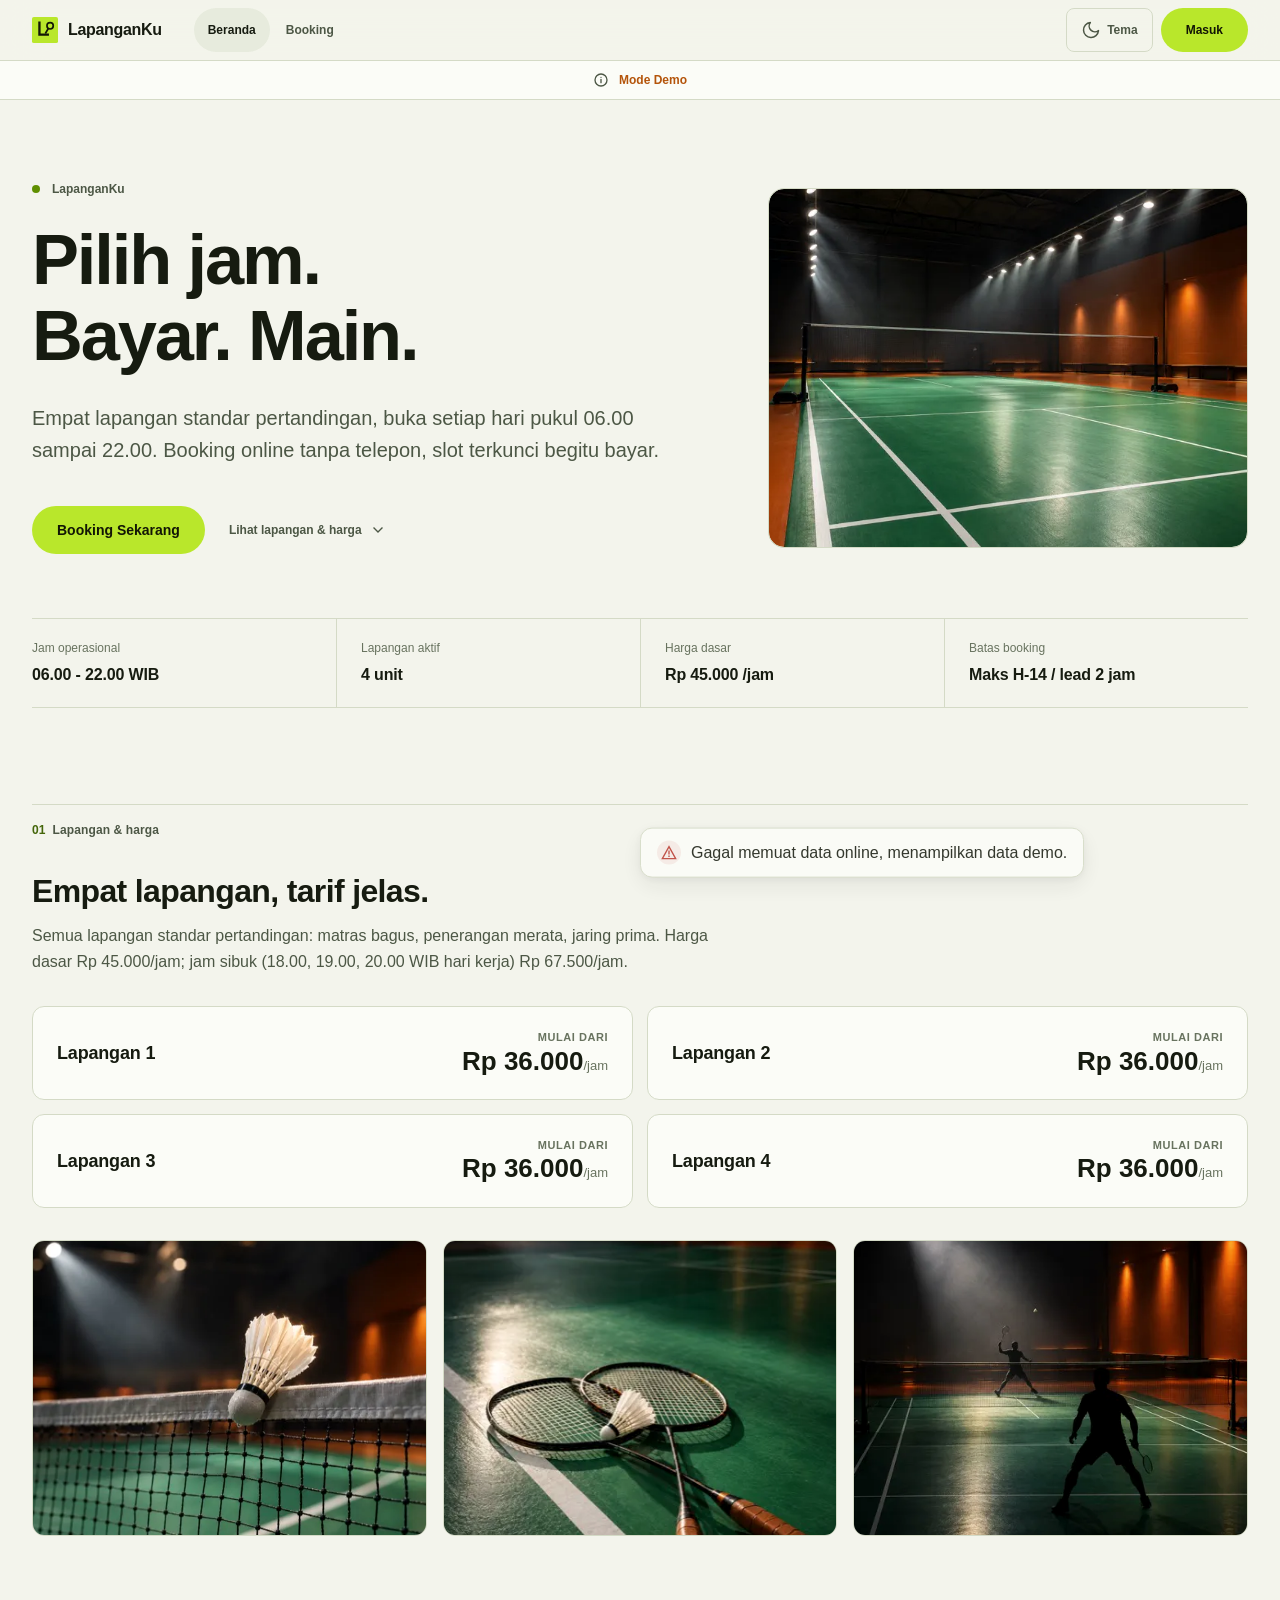
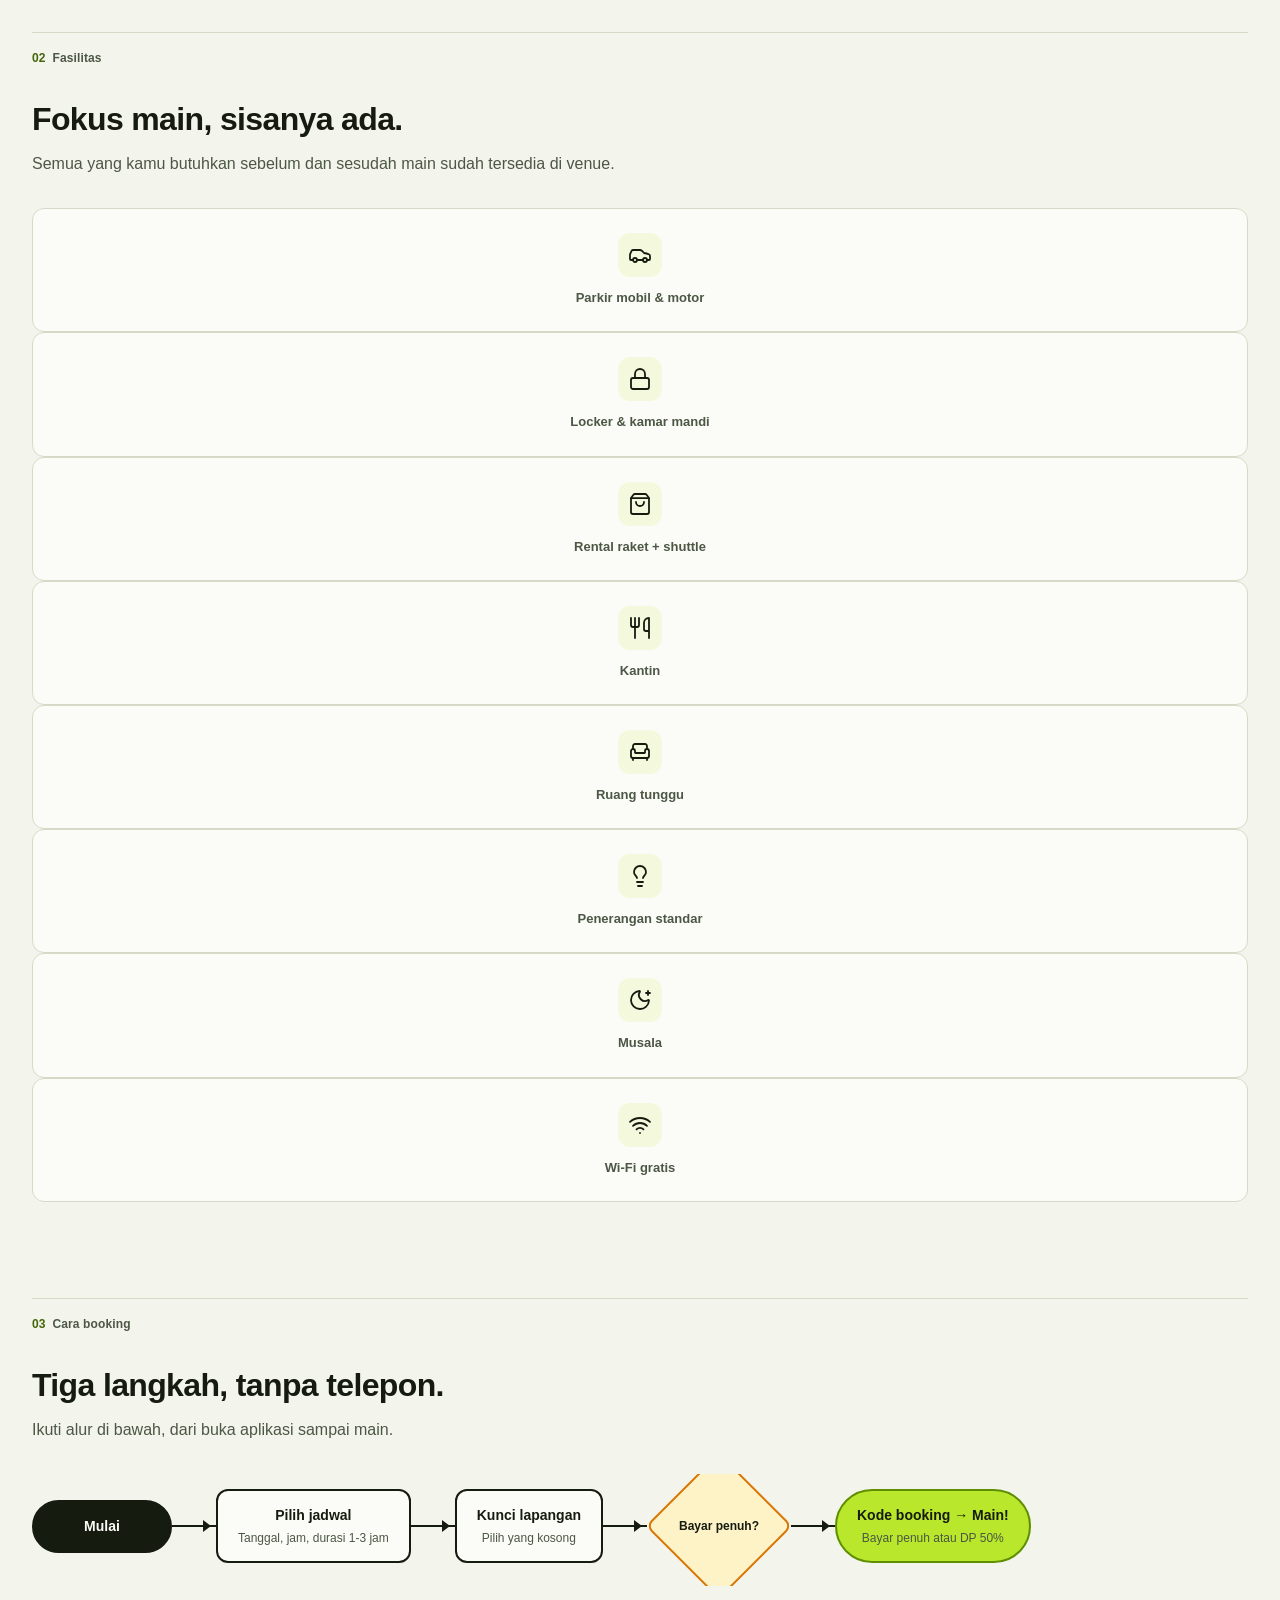
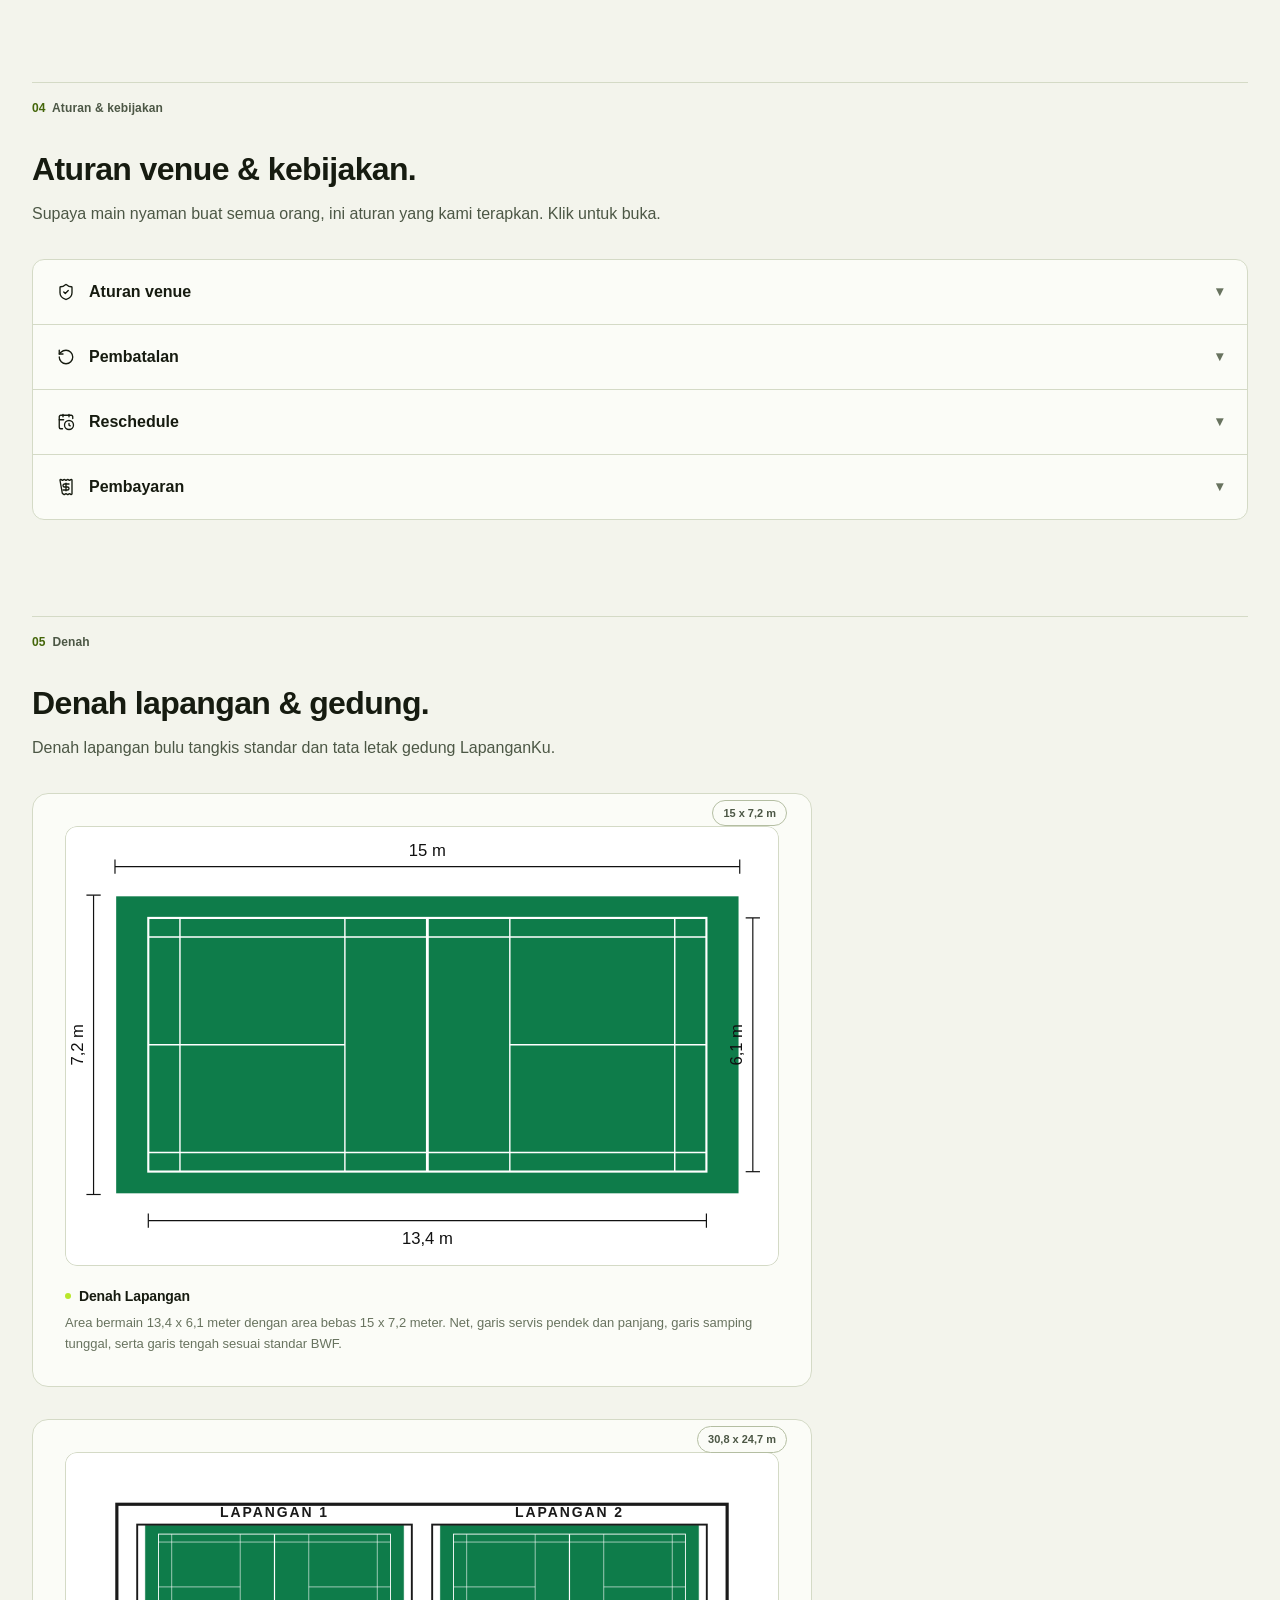
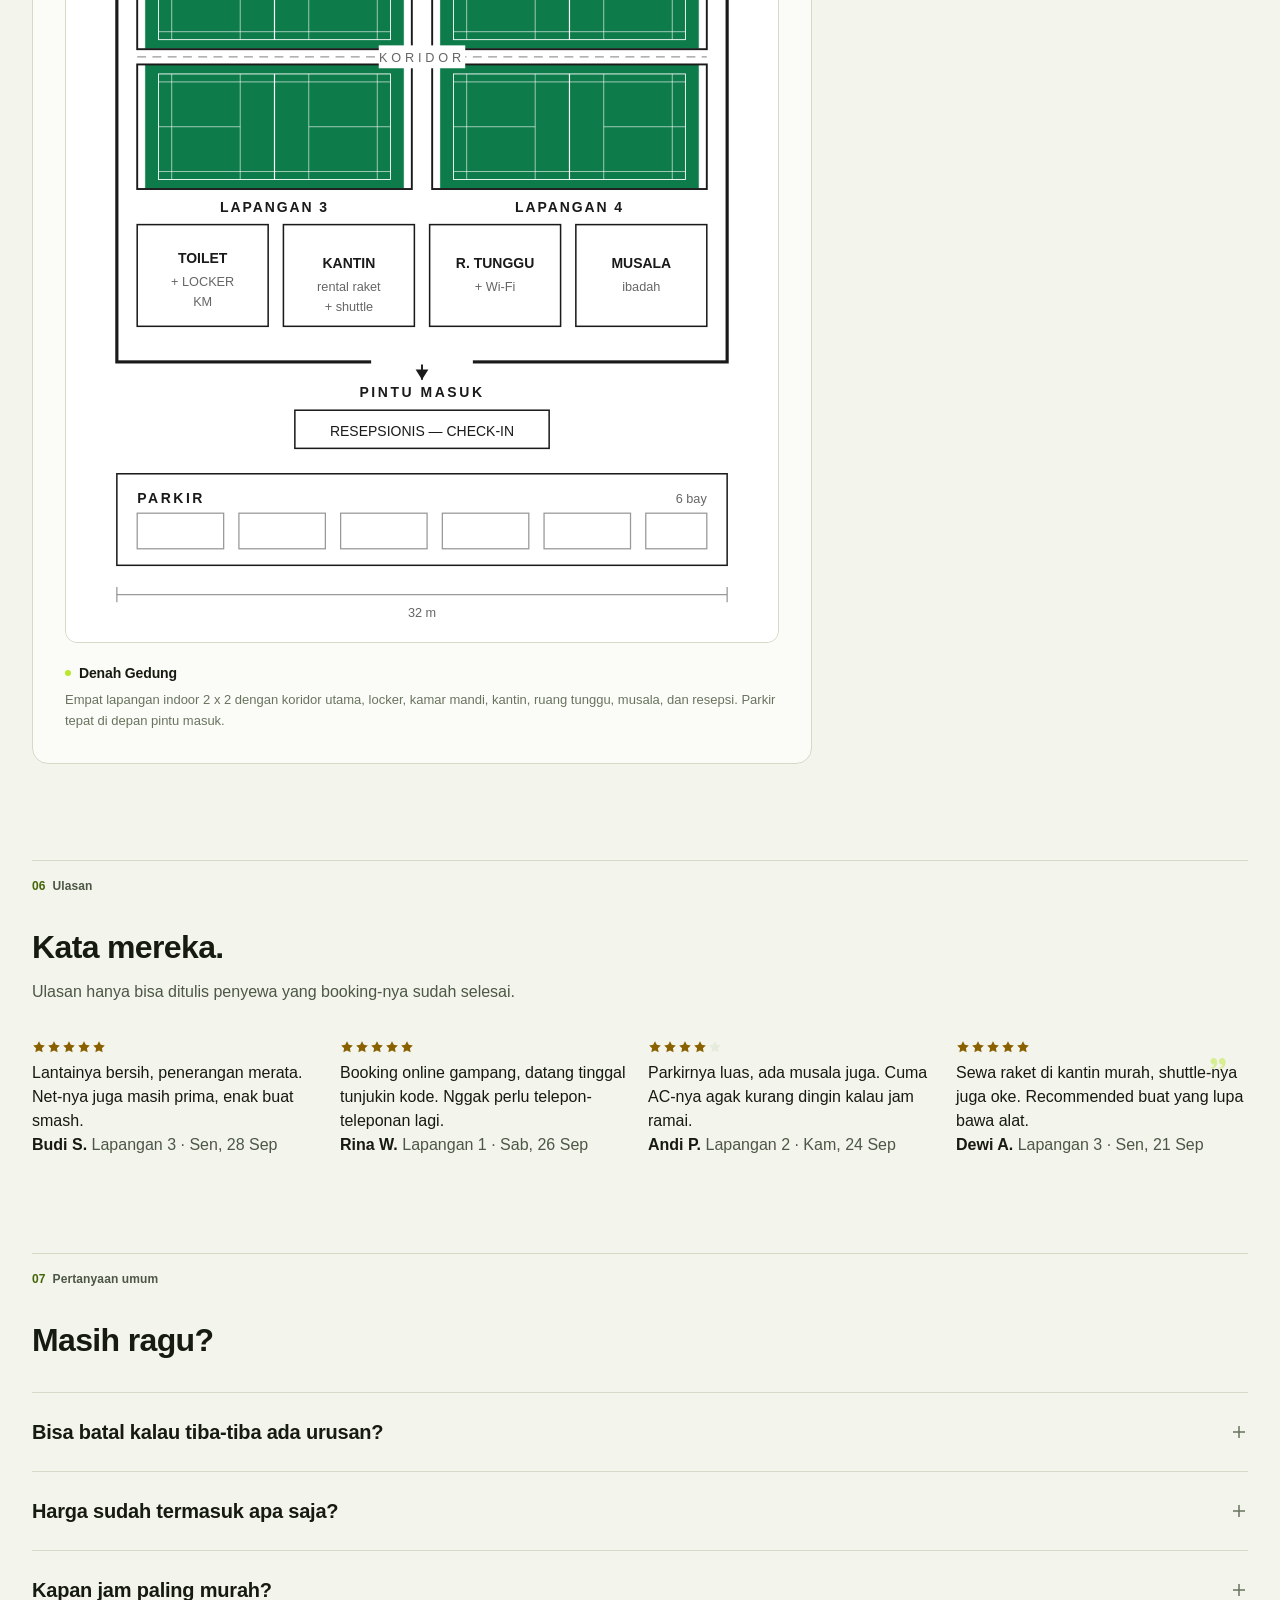
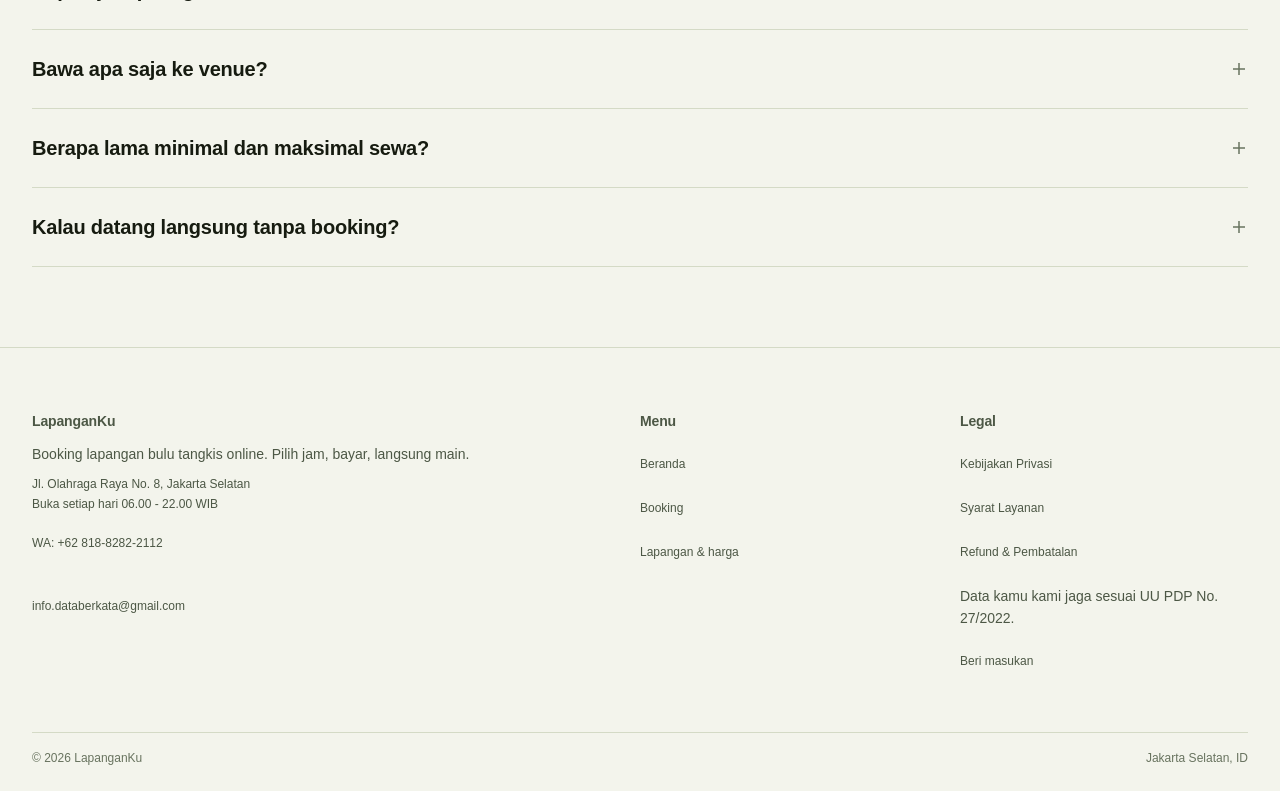
==== commit 871a3391: "Add files via upload" ====
--- a/index.html
+++ b/index.html
@@ -7,7 +7,7 @@
  Cloudflare belum tentu aktif. Perlu uji manual: GIS menyuntik iframe. -->
 <meta http-equiv="Content-Security-Policy" content="
  default-src 'self';
- script-src 'self' 'sha256-haPCNLzsnvA2kJ6kwQUSzJBEefmNp1TsOBKuunnQKws=' 'sha256-IsMz9L6HvZTwr4sKpn9U3XFOYdLrIjQDIfAebYWY+Xc=' 'sha256-WkHsSXRCq3/2S9/lviMl5qi99840ube5LejOCguIOY4=' 'sha256-HwWeh5kwbwW7nIGCLuTWulCZm9lM9z/d5Yaou4ztWWc=' 'sha256-Gtwhtf5fMBHEMhBIZpMguWXddj0cDHGaMpIH9CHLZOo=' https://accounts.google.com https://app.sandbox.midtrans.com https://app.midtrans.com;
+ script-src 'self' 'sha256-haPCNLzsnvA2kJ6kwQUSzJBEefmNp1TsOBKuunnQKws=' 'sha256-Nwl8nN6/8SeqCSeEE9CQO1UGb4icCwXQM47wy+btN9U=' 'sha256-WkHsSXRCq3/2S9/lviMl5qi99840ube5LejOCguIOY4=' 'sha256-HwWeh5kwbwW7nIGCLuTWulCZm9lM9z/d5Yaou4ztWWc=' 'sha256-Gtwhtf5fMBHEMhBIZpMguWXddj0cDHGaMpIH9CHLZOo=' https://accounts.google.com https://app.sandbox.midtrans.com https://app.midtrans.com;
  style-src 'self' 'unsafe-inline';
  img-src 'self' data: https://ui-avatars.com https://lh3.googleusercontent.com https://app.sandbox.midtrans.com https://app.midtrans.com;
  font-src 'self';
@@ -252,7 +252,7 @@
 /* WHY tanpa max-height/max-width: keduanya memaksa lebar panel mengecil sehingga muncul
    ruang kosong di sisi kartu (terukur panel 615px di kartu 916px). Rasio asli saja
    membuat panel selalu mengisi lebar kartu penuh. */
-.denah-grid > .denah-card:last-child .denah-img-wrap{ aspect-ratio:560 / 565; }
+.denah-grid > .denah-card:last-child .denah-img-wrap{ aspect-ratio:560 / 620; }
 .denah-card img{ width:100%; height:100%; object-fit:contain; object-position:center; display:block; transition:transform var(--t-slow) var(--ease); }
 .denah-card:hover img{ transform:scale(1.02); }
 .denah-card .denah-label{ margin-top:20px; font-size:14px; font-weight:var(--fw-semibold); color:var(--text); letter-spacing:-0.01em; display:flex; align-items:center; gap:8px; }
@@ -415,21 +415,20 @@
    kontennya jadi baris 3 + 5 - garis pemisah antar baris tidak sejajar dan sisi kanan
    baris pertama kosong ~50%, terlihat berantakan. Grid membagi rata 4+4 sehingga semua
    garis pemisah lurus satu kolom dan tidak ada ruang menganggur. */
-.fac-strip{ display:grid; grid-template-columns:repeat(4,1fr); grid-auto-rows:1fr; border-top:1px solid var(--border); border-bottom:1px solid var(--border); }
+.fac-grid{ display:grid; grid-template-columns:repeat(4,1fr); gap:14px; }
+.fac-card{ border:1px solid var(--border); border-radius:var(--r-md); padding:24px 16px; text-align:center; display:flex; flex-direction:column; align-items:center; gap:12px; background:var(--card); transition:transform .18s ease, box-shadow .18s ease; }
+.fac-card:hover{ transform:translateY(-3px); box-shadow:0 8px 24px rgba(0,0,0,.08); }
+.fac-card .fac-ic{ display:flex; align-items:center; justify-content:center; width:44px; height:44px; border-radius:12px; background:color-mix(in srgb, var(--brand) 12%, transparent); }
+.fac-card .fac-ic svg{ width:24px; height:24px; }
+.fac-card .fac-t{ font-size:13px; font-weight:600; color:var(--text2); line-height:1.4; }
+@media (max-width:640px){ .fac-grid{ grid-template-columns:repeat(2,1fr); } }
 /* WHY `>` (direct child): label dibungkus <span class="fac-t">, tanpa ini aturan
    padding/border ikut kena label dalam dan tiap item jadi dobel garis.
    WHY border kiri (bukan kanan): dengan border kanan, item terakhir tiap baris masih
    membawa garis dan tepi kanan strip jadi terlihat "menggantung". Border kiri + nol
    di item pertama tiap baris membuat tepi kiri bersih dan garis hanya di ANTAR kolom. */
-.fac-strip > span{ font-size:12px; font-weight:var(--fw-semibold); color:var(--text2); padding:18px 20px; border-left:1px solid var(--border); min-height:64px; display:flex; align-items:center; gap:10px; }
-.fac-strip > span:nth-child(4n+1){ border-left:0; padding-left:0; }
-.fac-strip > span svg{ flex:none; color:var(--brand-text); }
 /* WHY min-width:0 + line-height: label terpanjang ("Rental raket + shuttle") bisa
    membungkus 2 baris; tanpa ini sel grid bisa melar melebihi kolomnya. */
-.fac-strip .fac-t{ min-width:0; line-height:1.35; }
-@media (max-width:768px){ .fac-strip{ grid-template-columns:repeat(2,1fr); }
-  .fac-strip > span:nth-child(4n+1){ border-left:1px solid var(--border); padding-left:20px; }
-  .fac-strip > span:nth-child(2n+1){ border-left:0; padding-left:0; } }
 /* WHY satu rasio 4:3: 3 foto galeri ini aslinya beda rasio (3:2, 2:3, 3:4), jadi grid
    tampak berantakan. Semua dipaksa ke 4:3 + object-fit:cover agar ukurannya identik
    dan crop-nya bersih tanpa distorsi (stretch).
@@ -1087,6 +1086,37 @@
 
 .price-strike{ color:var(--text3); font-weight:var(--fw-regular); text-decoration:line-through; text-decoration-thickness:1px; margin-right:2px; }
 .price-from{ font-size:11px; font-weight:600; color:var(--text3); text-transform:uppercase; letter-spacing:.04em; }
+.rules-acc{ border:1px solid var(--border); border-radius:var(--r-md); overflow:hidden; background:var(--card); }
+.rules-acc-item{ border-bottom:1px solid var(--border); }
+.rules-acc-item:last-child{ border-bottom:0; }
+.rules-acc-head{ display:flex; align-items:center; gap:14px; width:100%; padding:20px 24px; background:none; border:0; cursor:pointer; font:inherit; font-weight:700; font-size:16px; color:var(--text); text-align:left; }
+.rules-acc-head:hover{ background:var(--bg); }
+.rules-acc-head .rules-icon{ flex-shrink:0; }
+.rules-chev{ margin-left:auto; color:var(--text3); transition:transform .2s ease; font-size:14px; }
+.rules-acc-item.open .rules-chev{ transform:rotate(180deg); }
+.rules-acc-body{ display:none; padding:0 24px 24px 62px; }
+.rules-acc-item.open .rules-acc-body{ display:block; }
+.fc-h{ display:flex; align-items:center; justify-content:flex-start; gap:0; margin-top:24px; flex-wrap:nowrap; overflow-x:auto; padding-bottom:8px; }
+.fc-node{ background:var(--card); border:2px solid var(--text); border-radius:12px; padding:14px 20px; font-size:14px; text-align:center; min-width:140px; max-width:200px; flex-shrink:0; }
+.fc-node > span{ display:block; font-weight:700; }
+.fc-node small{ display:block; font-weight:400; font-size:12px; color:var(--text2); margin-top:4px; line-height:1.4; }
+.fc-start{ border-radius:100px; background:var(--text); color:var(--card); }
+.fc-start > span{ color:inherit; }
+.fc-end{ border-radius:100px; background:var(--brand); border-color:var(--brand-strong, var(--brand-text)); }
+.fc-h-arrow{ width:44px; height:2px; background:var(--text); position:relative; flex-shrink:0; }
+.fc-h-arrow::after{ content:''; position:absolute; right:-1px; top:50%; transform:translateY(-50%); border:6px solid transparent; border-left:8px solid var(--text); }
+.fc-diamond-h{ width:104px; height:104px; background:#fef3c7; border:2px solid #d97706; transform:rotate(45deg); display:flex; align-items:center; justify-content:center; margin:0 20px; border-radius:8px; flex-shrink:0; }
+.fc-diamond-h span{ transform:rotate(-45deg); font-weight:700; font-size:12px; text-align:center; color:var(--text); }
+@media (max-width:640px){ .fc-node{ min-width:120px; padding:12px 14px; } .fc-h-arrow{ width:28px; } .fc-diamond-h{ width:88px; height:88px; margin:0 12px; } }
+.court-grid-v2{ display:grid; grid-template-columns:repeat(2,1fr); gap:14px; margin-top:8px; }
+.court-card-v2{ display:flex; justify-content:space-between; align-items:center; border:1px solid var(--border); border-radius:var(--r-md); padding:22px 24px; background:var(--card); text-decoration:none; color:inherit; transition:transform .18s ease, box-shadow .18s ease; }
+.court-card-v2:hover{ transform:translateY(-3px); box-shadow:0 8px 24px rgba(0,0,0,.08); }
+.court-card-v2 h3{ font-size:18px; font-weight:700; margin:0; }
+.ccv-price{ text-align:right; }
+.ccv-from{ font-size:11px; font-weight:600; color:var(--text3); text-transform:uppercase; letter-spacing:.05em; }
+.ccv-amount{ font-size:26px; font-weight:800; color:var(--text); line-height:1.2; }
+.ccv-per{ font-size:13px; font-weight:400; color:var(--text3); }
+@media (max-width:640px){ .court-grid-v2{ grid-template-columns:1fr; } }
 
 .slot-legend .l-off i{ background:var(--ok); }
 
@@ -1523,7 +1553,7 @@
 </header>
 <div id="demo-banner"><div class="demo-banner"><span style="display:inline-flex"><svg width="16" height="16" viewBox="0 0 24 24" fill="none" stroke="currentColor" stroke-width="2" stroke-linecap="round" aria-hidden="true"><circle cx="12" cy="12" r="9"/><path d="M12 11v5M12 8h.01"/></svg></span><span><b>Mode Demo</b></span></div></div>
 <main id="main">
- <div id="view" class="container" aria-live="polite" aria-atomic="false"><div class="view"><!-- SSR:START --><section class="hero"><div class="hero-grid"><div class="hero-copy"><p class="kicker">LapanganKu</p><h1 class="display">Pilih jam.<br>Bayar. Main.</h1><p class="lede-hero">Empat lapangan standar pertandingan, buka setiap hari pukul 06.00 sampai 22.00. Booking online tanpa telepon, slot terkunci begitu bayar.</p><div class="hero-cta"><a class="btn btn-primary" href="#/booking">Booking Sekarang</a><button class="link-arrow" data-scroll="#harga">Lihat lapangan &amp; harga <svg width="16" height="16" viewBox="0 0 24 24" fill="none" stroke="currentColor" stroke-width="2" stroke-linecap="square" stroke-linejoin="miter" aria-hidden="true"><path d="M6 9l6 6 6-6"/></svg></button></div></div><figure class="hero-media"><picture><source type="image/webp" srcset="[data-uri]" sizes="(max-width:900px) 92vw, 560px"><img src="[data-uri]" srcset="[data-uri]" sizes="(max-width:900px) 92vw, 560px" alt="Lapangan indoor dengan net dan garis lapangan" fetchpriority="high" loading="eager" decoding="async"></picture></figure></div><div class="strip" aria-label="Ringkasan venue"><div class="cell"><div class="cl">Jam operasional</div><div class="cv">06.00 - 22.00 WIB</div></div><div class="cell"><div class="cl">Lapangan aktif</div><div class="cv">4 unit</div></div><div class="cell"><div class="cl">Harga dasar</div><div class="cv">Rp 45.000 /jam</div></div><div class="cell"><div class="cl">Batas booking</div><div class="cv">Maks H-14 / lead 2 jam</div></div></div></section><section class="section sec" id="harga" aria-labelledby="h2-harga"><div class="sec-rule reveal"><span class="mlabel"><b>01</b>&nbsp;&nbsp;Lapangan &amp; harga</span></div><h2 id="h2-harga" class="reveal">Empat lapangan, tarif jelas.</h2><p class="lede reveal">Semua lapangan standar pertandingan: matras bagus, penerangan merata, jaring prima. Harga dasar Rp 45.000/jam; jam sibuk (18.00, 19.00, 20.00 WIB hari kerja) Rp 67.500/jam.</p><div class="court-list"><a class="court-row reveal" href="#/booking" aria-label="Lapangan 1, Rp 45.000 per jam, booking"><span class="idx">01</span><span class="cwrap"><span class="cname">Lapangan 1</span><span class="cmeta rating-line"><span class="stars" role="img" aria-label="Rating 4.8 dari 5"><span class="star full" aria-hidden="true"><svg width="14" height="14" viewBox="0 0 24 24" fill="currentColor" aria-hidden="true"><path d="M12 2l3.1 6.3 6.9 1-5 4.9 1.2 6.8L12 17.8 5.8 21l1.2-6.8-5-4.9 6.9-1z"/></svg></span><span class="star full" aria-hidden="true"><svg width="14" height="14" viewBox="0 0 24 24" fill="currentColor" aria-hidden="true"><path d="M12 2l3.1 6.3 6.9 1-5 4.9 1.2 6.8L12 17.8 5.8 21l1.2-6.8-5-4.9 6.9-1z"/></svg></span><span class="star full" aria-hidden="true"><svg width="14" height="14" viewBox="0 0 24 24" fill="currentColor" aria-hidden="true"><path d="M12 2l3.1 6.3 6.9 1-5 4.9 1.2 6.8L12 17.8 5.8 21l1.2-6.8-5-4.9 6.9-1z"/></svg></span><span class="star full" aria-hidden="true"><svg width="14" height="14" viewBox="0 0 24 24" fill="currentColor" aria-hidden="true"><path d="M12 2l3.1 6.3 6.9 1-5 4.9 1.2 6.8L12 17.8 5.8 21l1.2-6.8-5-4.9 6.9-1z"/></svg></span><span class="star half" aria-hidden="true"><svg width="14" height="14" viewBox="0 0 24 24" fill="currentColor" aria-hidden="true"><path d="M12 2l3.1 6.3 6.9 1-5 4.9 1.2 6.8L12 17.8 5.8 21l1.2-6.8-5-4.9 6.9-1z"/></svg></span></span><b>4.8</b><span class="muted">(23 ulasan)</span></span><span class="cmeta"><i class="dot" aria-hidden="true"></i>Bulu Tangkis - aktif</span></span><span class="cprice num-tab"><s class="price-strike">Rp 45.000</s> Rp 36.000 <small>/jam</small></span><span class="go"><svg width="18" height="18" viewBox="0 0 24 24" fill="none" stroke="currentColor" stroke-width="2" stroke-linecap="square" stroke-linejoin="miter" aria-hidden="true"><path d="M9 6l6 6-6 6"/></svg></span></a><a class="court-row reveal" href="#/booking" aria-label="Lapangan 2, Rp 45.000 per jam, booking"><span class="idx">02</span><span class="cwrap"><span class="cname">Lapangan 2</span><span class="cmeta rating-line"><span class="stars" role="img" aria-label="Rating 4.6 dari 5"><span class="star full" aria-hidden="true"><svg width="14" height="14" viewBox="0 0 24 24" fill="currentColor" aria-hidden="true"><path d="M12 2l3.1 6.3 6.9 1-5 4.9 1.2 6.8L12 17.8 5.8 21l1.2-6.8-5-4.9 6.9-1z"/></svg></span><span class="star full" aria-hidden="true"><svg width="14" height="14" viewBox="0 0 24 24" fill="currentColor" aria-hidden="true"><path d="M12 2l3.1 6.3 6.9 1-5 4.9 1.2 6.8L12 17.8 5.8 21l1.2-6.8-5-4.9 6.9-1z"/></svg></span><span class="star full" aria-hidden="true"><svg width="14" height="14" viewBox="0 0 24 24" fill="currentColor" aria-hidden="true"><path d="M12 2l3.1 6.3 6.9 1-5 4.9 1.2 6.8L12 17.8 5.8 21l1.2-6.8-5-4.9 6.9-1z"/></svg></span><span class="star full" aria-hidden="true"><svg width="14" height="14" viewBox="0 0 24 24" fill="currentColor" aria-hidden="true"><path d="M12 2l3.1 6.3 6.9 1-5 4.9 1.2 6.8L12 17.8 5.8 21l1.2-6.8-5-4.9 6.9-1z"/></svg></span><span class="star half" aria-hidden="true"><svg width="14" height="14" viewBox="0 0 24 24" fill="currentColor" aria-hidden="true"><path d="M12 2l3.1 6.3 6.9 1-5 4.9 1.2 6.8L12 17.8 5.8 21l1.2-6.8-5-4.9 6.9-1z"/></svg></span></span><b>4.6</b><span class="muted">(17 ulasan)</span></span><span class="cmeta"><i class="dot" aria-hidden="true"></i>Bulu Tangkis - aktif</span></span><span class="cprice num-tab"><s class="price-strike">Rp 45.000</s> Rp 36.000 <small>/jam</small></span><span class="go"><svg width="18" height="18" viewBox="0 0 24 24" fill="none" stroke="currentColor" stroke-width="2" stroke-linecap="square" stroke-linejoin="miter" aria-hidden="true"><path d="M9 6l6 6-6 6"/></svg></span></a><a class="court-row reveal" href="#/booking" aria-label="Lapangan 3, Rp 45.000 per jam, booking"><span class="idx">03</span><span class="cwrap"><span class="cname">Lapangan 3</span><span class="cmeta rating-line"><span class="stars" role="img" aria-label="Rating 4.9 dari 5"><span class="star full" aria-hidden="true"><svg width="14" height="14" viewBox="0 0 24 24" fill="currentColor" aria-hidden="true"><path d="M12 2l3.1 6.3 6.9 1-5 4.9 1.2 6.8L12 17.8 5.8 21l1.2-6.8-5-4.9 6.9-1z"/></svg></span><span class="star full" aria-hidden="true"><svg width="14" height="14" viewBox="0 0 24 24" fill="currentColor" aria-hidden="true"><path d="M12 2l3.1 6.3 6.9 1-5 4.9 1.2 6.8L12 17.8 5.8 21l1.2-6.8-5-4.9 6.9-1z"/></svg></span><span class="star full" aria-hidden="true"><svg width="14" height="14" viewBox="0 0 24 24" fill="currentColor" aria-hidden="true"><path d="M12 2l3.1 6.3 6.9 1-5 4.9 1.2 6.8L12 17.8 5.8 21l1.2-6.8-5-4.9 6.9-1z"/></svg></span><span class="star full" aria-hidden="true"><svg width="14" height="14" viewBox="0 0 24 24" fill="currentColor" aria-hidden="true"><path d="M12 2l3.1 6.3 6.9 1-5 4.9 1.2 6.8L12 17.8 5.8 21l1.2-6.8-5-4.9 6.9-1z"/></svg></span><span class="star half" aria-hidden="true"><svg width="14" height="14" viewBox="0 0 24 24" fill="currentColor" aria-hidden="true"><path d="M12 2l3.1 6.3 6.9 1-5 4.9 1.2 6.8L12 17.8 5.8 21l1.2-6.8-5-4.9 6.9-1z"/></svg></span></span><b>4.9</b><span class="muted">(31 ulasan)</span></span><span class="cmeta"><i class="dot" aria-hidden="true"></i>Bulu Tangkis - aktif</span></span><span class="cprice num-tab"><s class="price-strike">Rp 45.000</s> Rp 36.000 <small>/jam</small></span><span class="go"><svg width="18" height="18" viewBox="0 0 24 24" fill="none" stroke="currentColor" stroke-width="2" stroke-linecap="square" stroke-linejoin="miter" aria-hidden="true"><path d="M9 6l6 6-6 6"/></svg></span></a><a class="court-row reveal" href="#/booking" aria-label="Lapangan 4, Rp 45.000 per jam, booking"><span class="idx">04</span><span class="cwrap"><span class="cname">Lapangan 4</span><span class="cmeta rating-line"><span class="stars" role="img" aria-label="Rating 4.5 dari 5"><span class="star full" aria-hidden="true"><svg width="14" height="14" viewBox="0 0 24 24" fill="currentColor" aria-hidden="true"><path d="M12 2l3.1 6.3 6.9 1-5 4.9 1.2 6.8L12 17.8 5.8 21l1.2-6.8-5-4.9 6.9-1z"/></svg></span><span class="star full" aria-hidden="true"><svg width="14" height="14" viewBox="0 0 24 24" fill="currentColor" aria-hidden="true"><path d="M12 2l3.1 6.3 6.9 1-5 4.9 1.2 6.8L12 17.8 5.8 21l1.2-6.8-5-4.9 6.9-1z"/></svg></span><span class="star full" aria-hidden="true"><svg width="14" height="14" viewBox="0 0 24 24" fill="currentColor" aria-hidden="true"><path d="M12 2l3.1 6.3 6.9 1-5 4.9 1.2 6.8L12 17.8 5.8 21l1.2-6.8-5-4.9 6.9-1z"/></svg></span><span class="star full" aria-hidden="true"><svg width="14" height="14" viewBox="0 0 24 24" fill="currentColor" aria-hidden="true"><path d="M12 2l3.1 6.3 6.9 1-5 4.9 1.2 6.8L12 17.8 5.8 21l1.2-6.8-5-4.9 6.9-1z"/></svg></span><span class="star half" aria-hidden="true"><svg width="14" height="14" viewBox="0 0 24 24" fill="currentColor" aria-hidden="true"><path d="M12 2l3.1 6.3 6.9 1-5 4.9 1.2 6.8L12 17.8 5.8 21l1.2-6.8-5-4.9 6.9-1z"/></svg></span></span><b>4.5</b><span class="muted">(12 ulasan)</span></span><span class="cmeta"><i class="dot" aria-hidden="true"></i>Bulu Tangkis - aktif</span></span><span class="cprice num-tab"><s class="price-strike">Rp 45.000</s> Rp 36.000 <small>/jam</small></span><span class="go"><svg width="18" height="18" viewBox="0 0 24 24" fill="none" stroke="currentColor" stroke-width="2" stroke-linecap="square" stroke-linejoin="miter" aria-hidden="true"><path d="M9 6l6 6-6 6"/></svg></span></a></div><div class="gallery" data-stagger aria-label="Galeri venue"><figure><picture><source type="image/webp" srcset="[data-uri]" sizes="(max-width:768px) 92vw, 45vw"><img src="[data-uri]" srcset="[data-uri]" sizes="(max-width:768px) 92vw, 45vw" width="960" height="640" loading="lazy" decoding="async" alt="Shuttlecock tersangkut di net lapangan"></picture></figure><figure><picture><source type="image/webp" srcset="[data-uri]" sizes="(max-width:768px) 46vw, 21vw"><img src="[data-uri]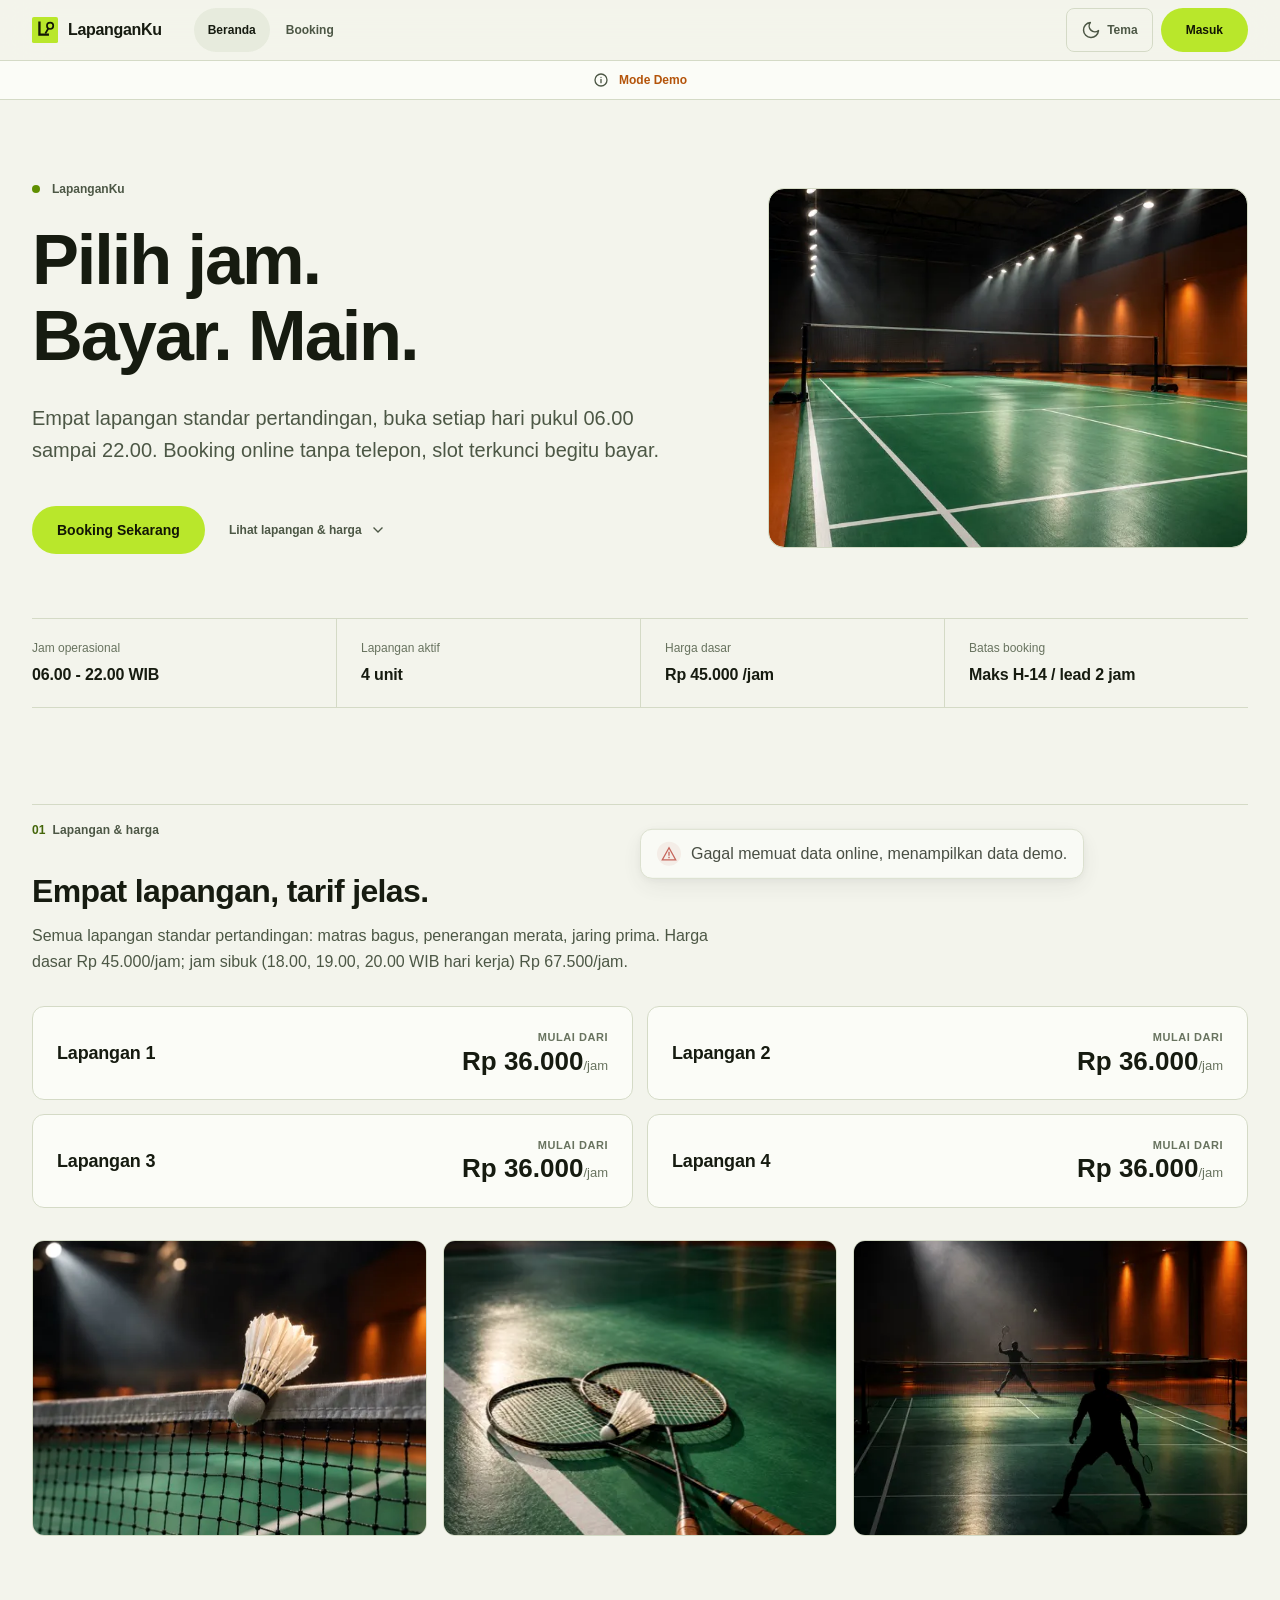
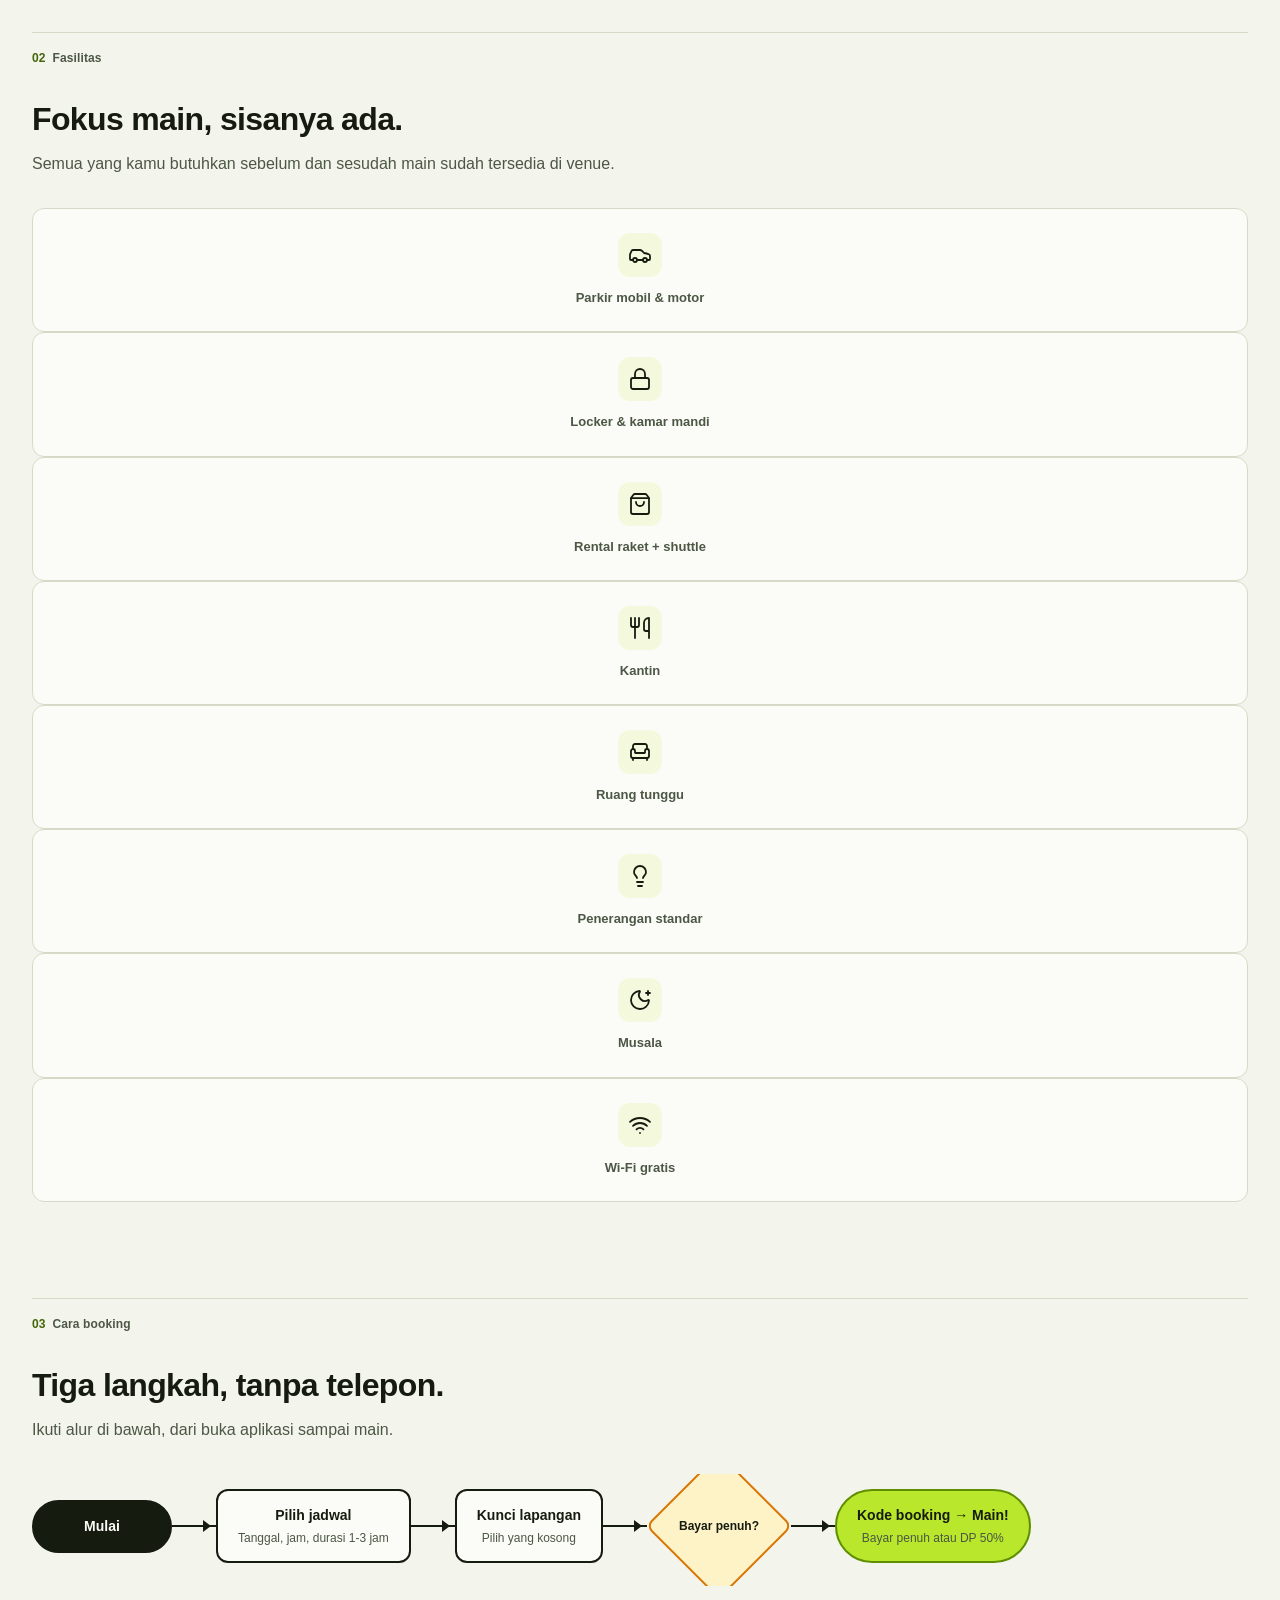
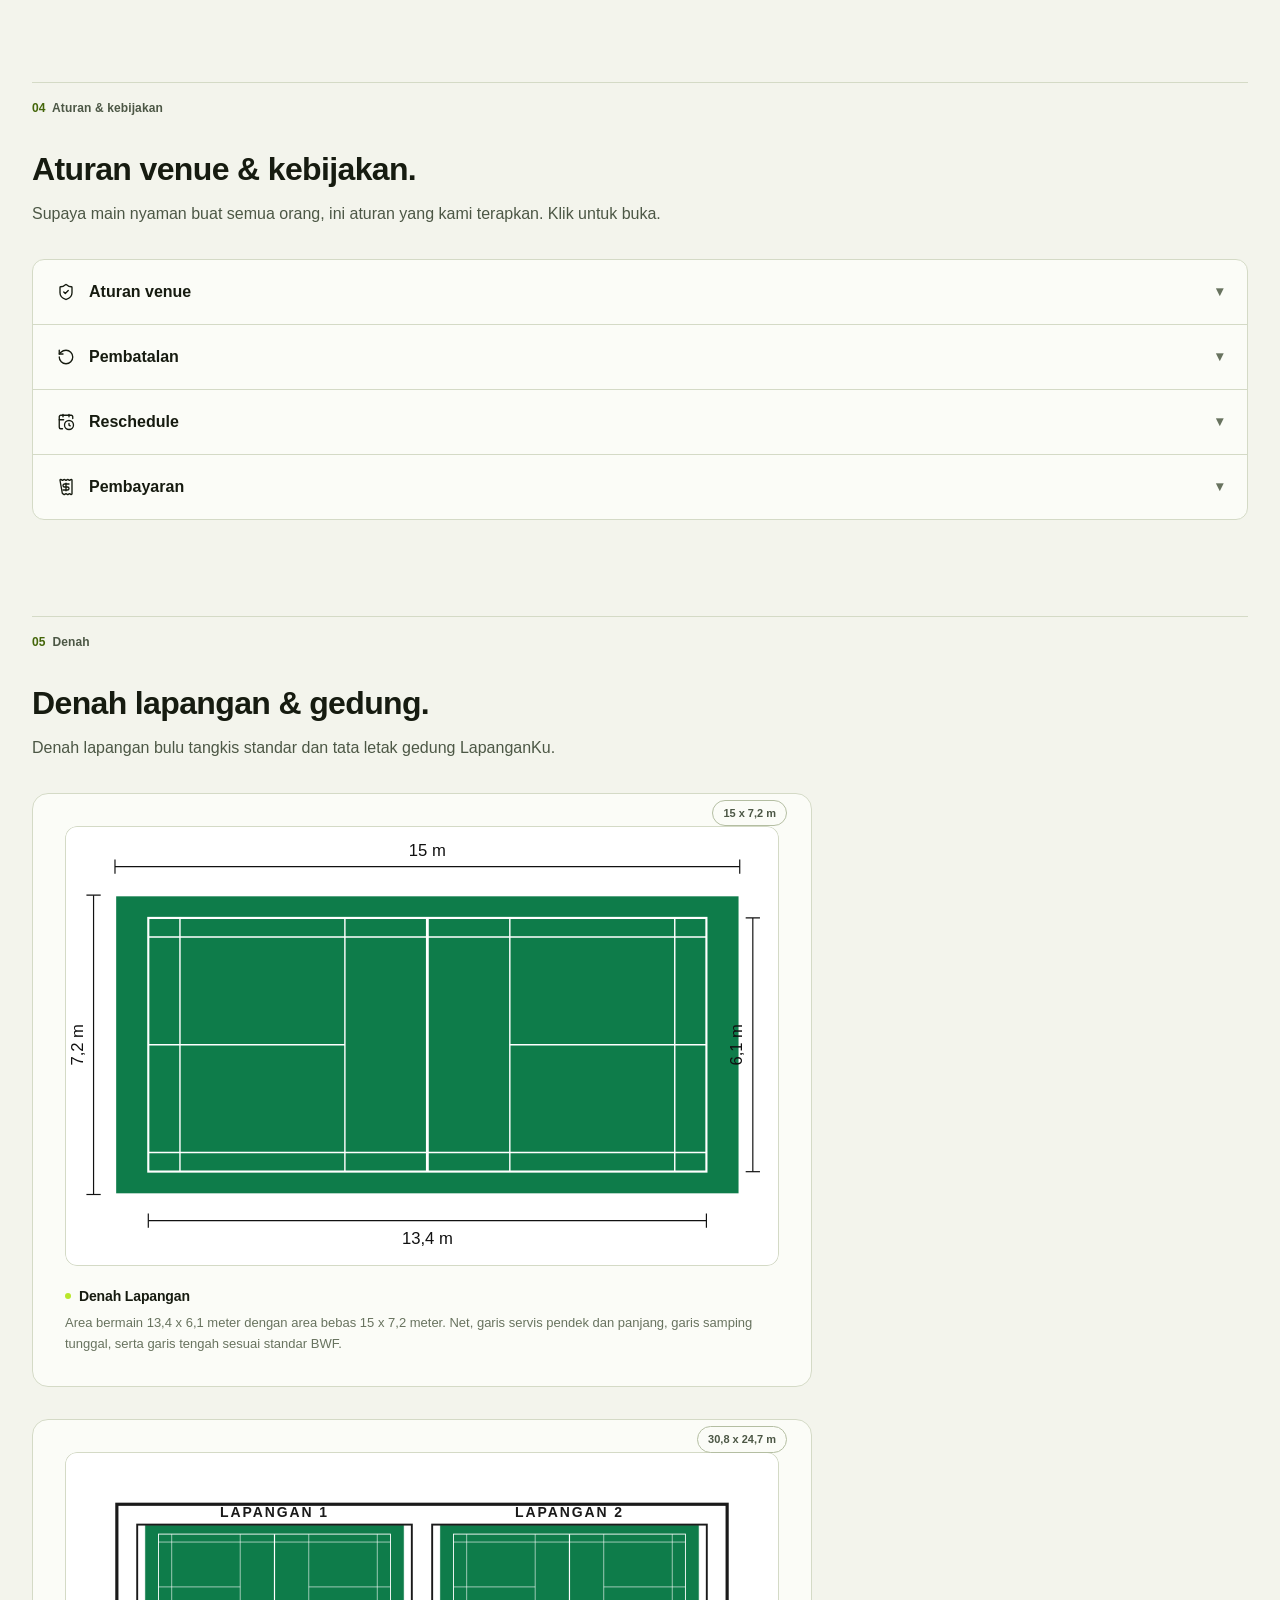
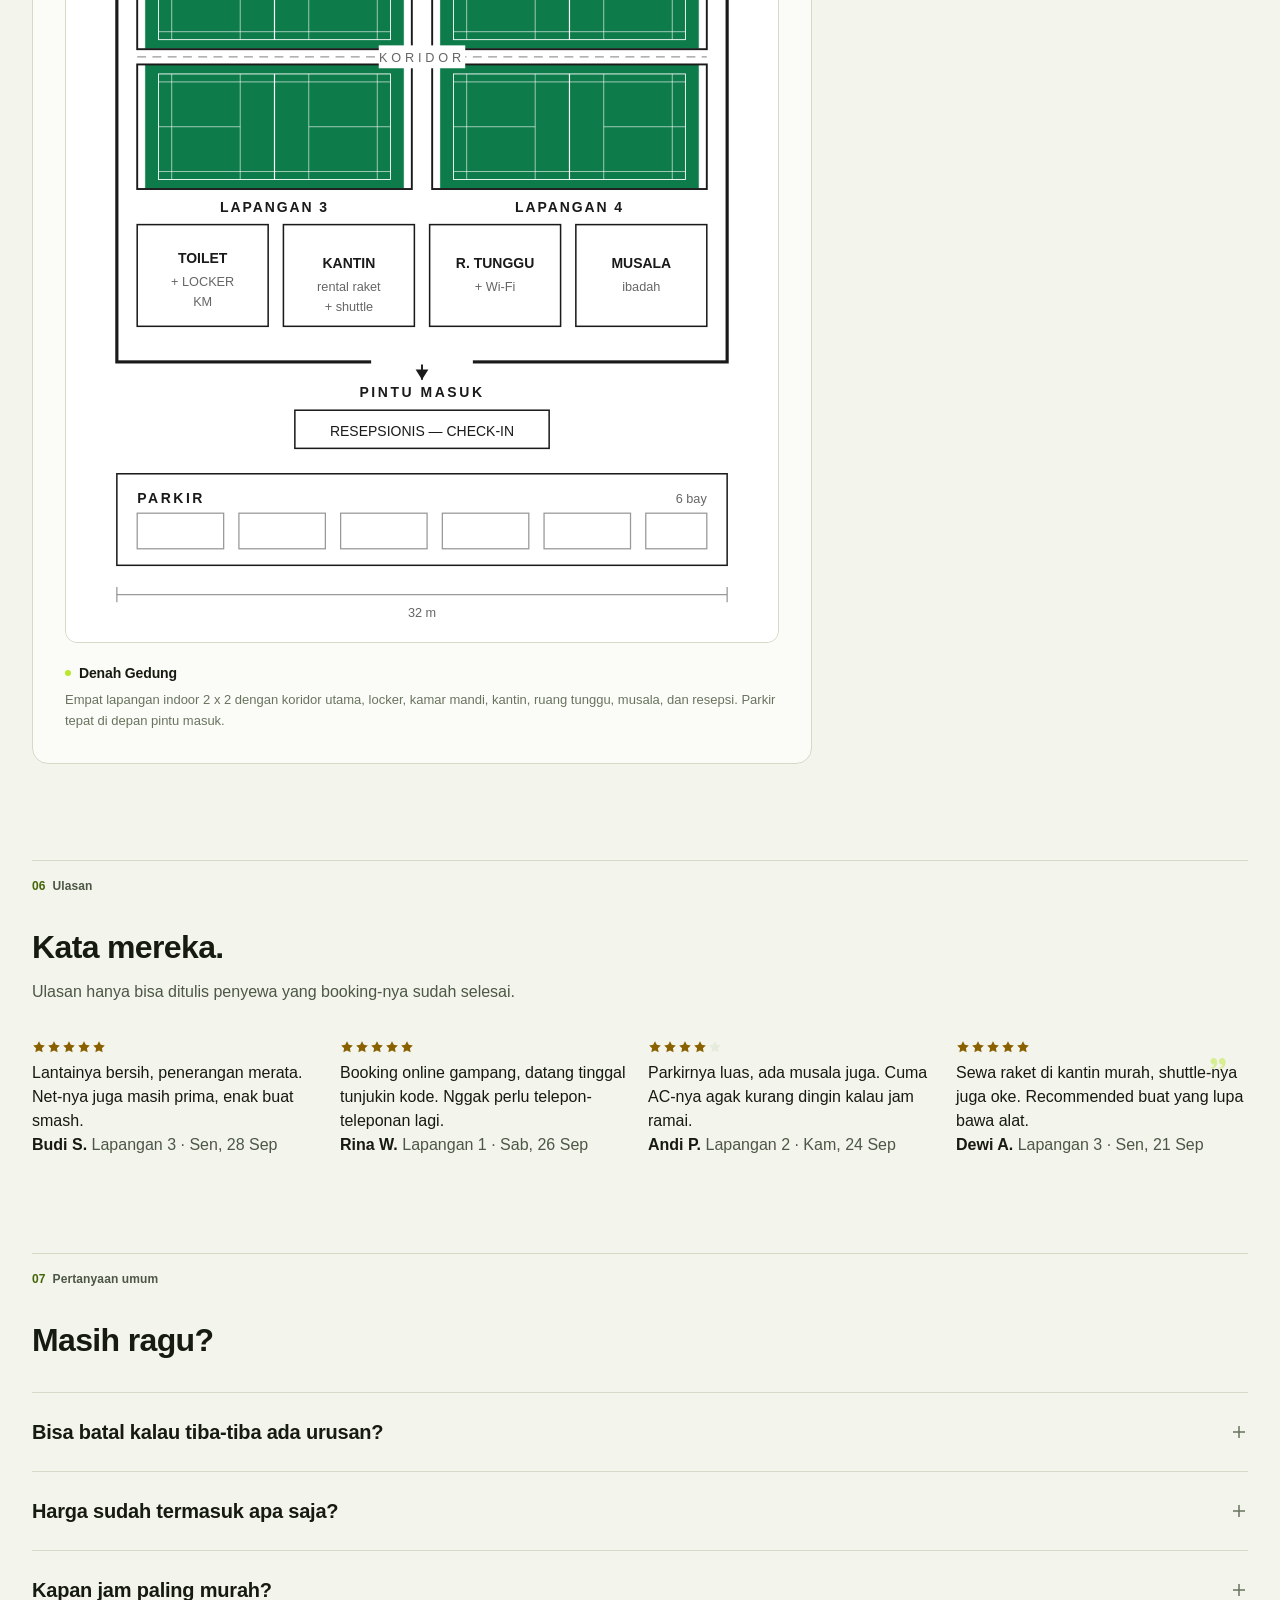
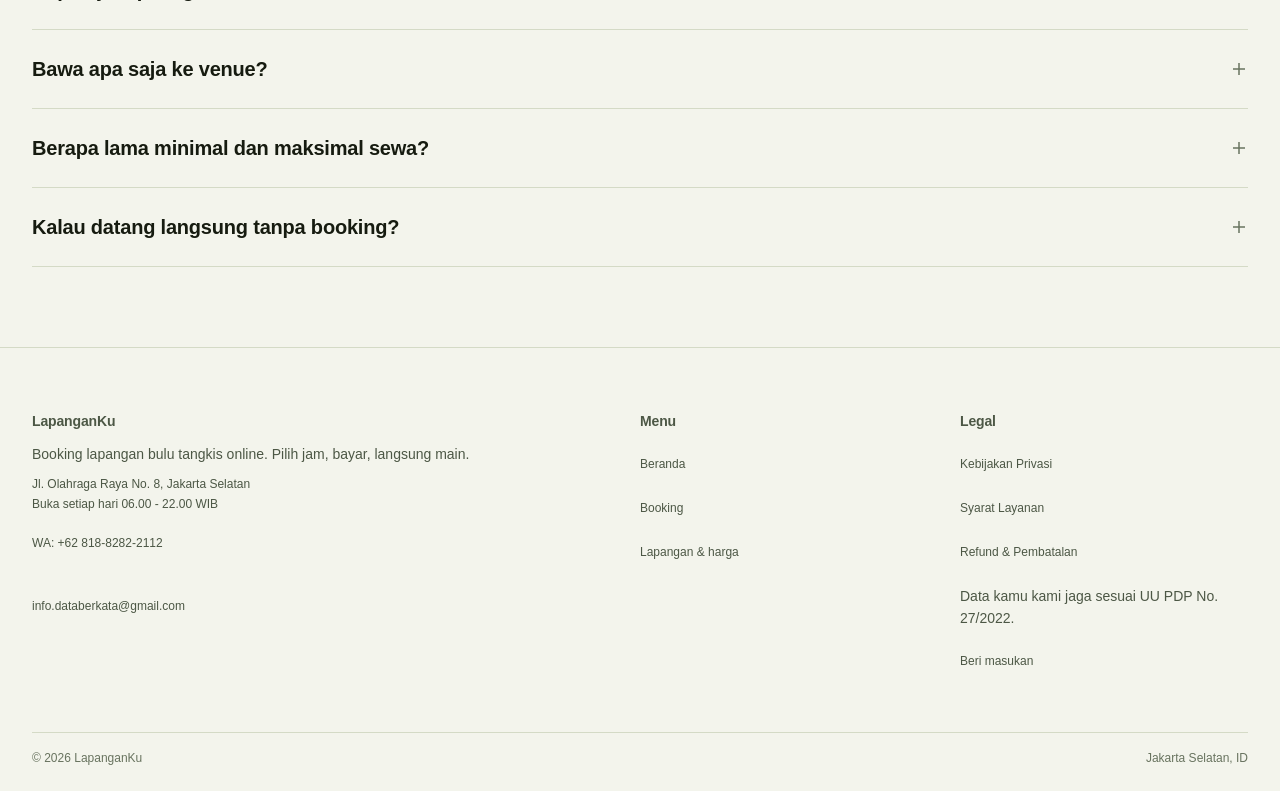
==== commit 3e41f889: "Fix P0/P1: venue build pipeline, white-label teraplikasi, validasi jam operasional reschedule, origi" ====
--- a/index.html
+++ b/index.html
@@ -7,7 +7,7 @@
  Cloudflare belum tentu aktif. Perlu uji manual: GIS menyuntik iframe. -->
 <meta http-equiv="Content-Security-Policy" content="
  default-src 'self';
- script-src 'self' 'sha256-haPCNLzsnvA2kJ6kwQUSzJBEefmNp1TsOBKuunnQKws=' 'sha256-Nwl8nN6/8SeqCSeEE9CQO1UGb4icCwXQM47wy+btN9U=' 'sha256-WkHsSXRCq3/2S9/lviMl5qi99840ube5LejOCguIOY4=' 'sha256-HwWeh5kwbwW7nIGCLuTWulCZm9lM9z/d5Yaou4ztWWc=' 'sha256-Gtwhtf5fMBHEMhBIZpMguWXddj0cDHGaMpIH9CHLZOo=' https://accounts.google.com https://app.sandbox.midtrans.com https://app.midtrans.com;
+ script-src 'self' 'sha256-haPCNLzsnvA2kJ6kwQUSzJBEefmNp1TsOBKuunnQKws=' 'sha256-Nwl8nN6/8SeqCSeEE9CQO1UGb4icCwXQM47wy+btN9U=' 'sha256-WkHsSXRCq3/2S9/lviMl5qi99840ube5LejOCguIOY4=' 'sha256-HwWeh5kwbwW7nIGCLuTWulCZm9lM9z/d5Yaou4ztWWc=' 'sha256-gmzVWl6V0kvw76bz9uDej985PSmUjbhYJYdbqVl4X98=' https://accounts.google.com https://app.sandbox.midtrans.com https://app.midtrans.com;
  style-src 'self' 'unsafe-inline';
  img-src 'self' data: https://ui-avatars.com https://lh3.googleusercontent.com https://app.sandbox.midtrans.com https://app.midtrans.com;
  font-src 'self';
@@ -6264,9 +6264,26 @@
   }, 3000);
 });
 
+// WHY: white-label per venue — dibaca dari CONFIG (disuntik build --venue via
+// Object.assign). Versi hardened: nama di-escape, logo hanya http(s).
+function applyWhiteLabel(config) {
+  if (!config) return;
+  const root = document.documentElement;
+  if (config.brandColor) root.style.setProperty('--brand', config.brandColor);
+  if (config.brandColor2) root.style.setProperty('--brand2', config.brandColor2);
+  if (config.bgColor) root.style.setProperty('--bg', config.bgColor);
+  if (config.textColor) root.style.setProperty('--text', config.textColor);
+  if (config.logo && /^https?:\/\//i.test(config.logo)) {
+    const logo = document.querySelector('.logo');
+    if (logo) logo.innerHTML = '<img src="' + esc(config.logo) + '" alt="" style="height:26px"> <span>' + esc(config.name || 'LapanganKu') + '</span>';
+  }
+  if (config.name) document.title = config.name;
+}
+
 async function init() {
   initTheme();
   initLang();
+  applyWhiteLabel(CONFIG);
   initWebVitals();
   trackEvent('landing_view', { demo: state.data && state.data.demo });
   restoreSession();
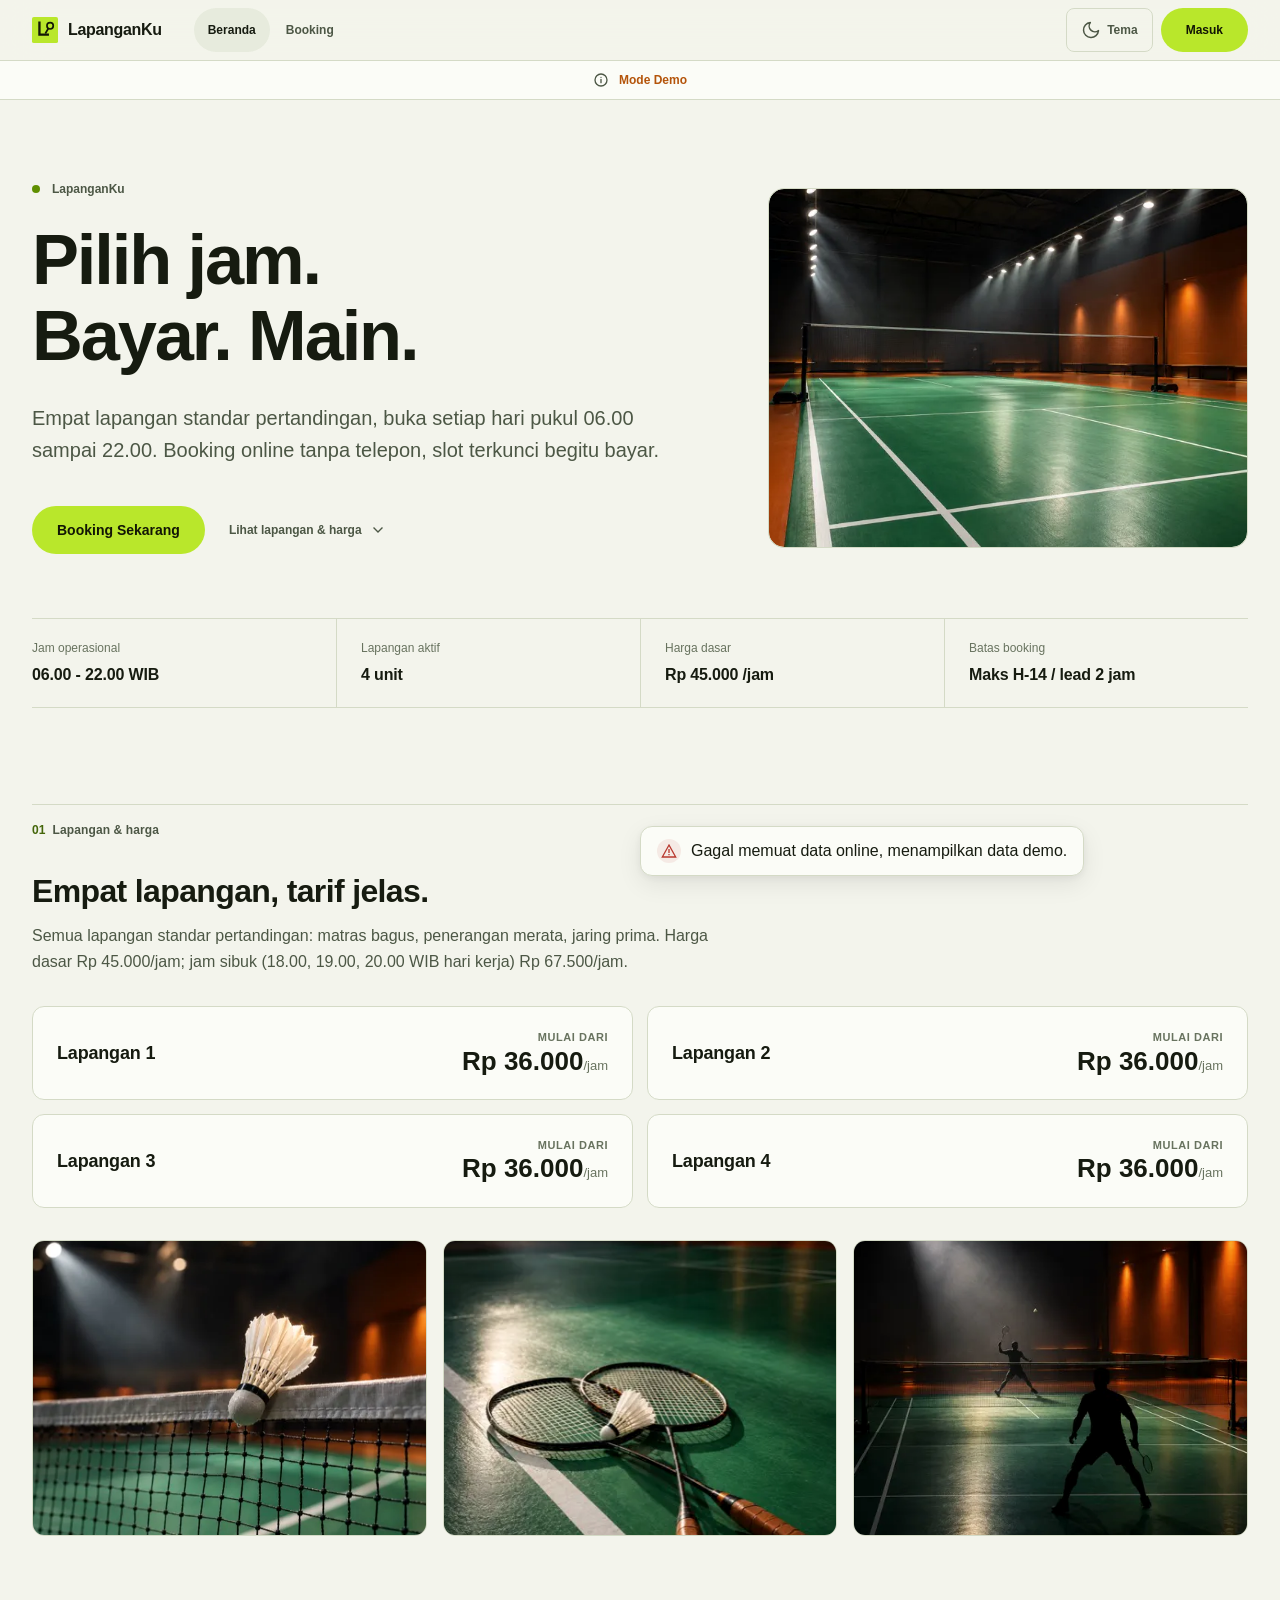
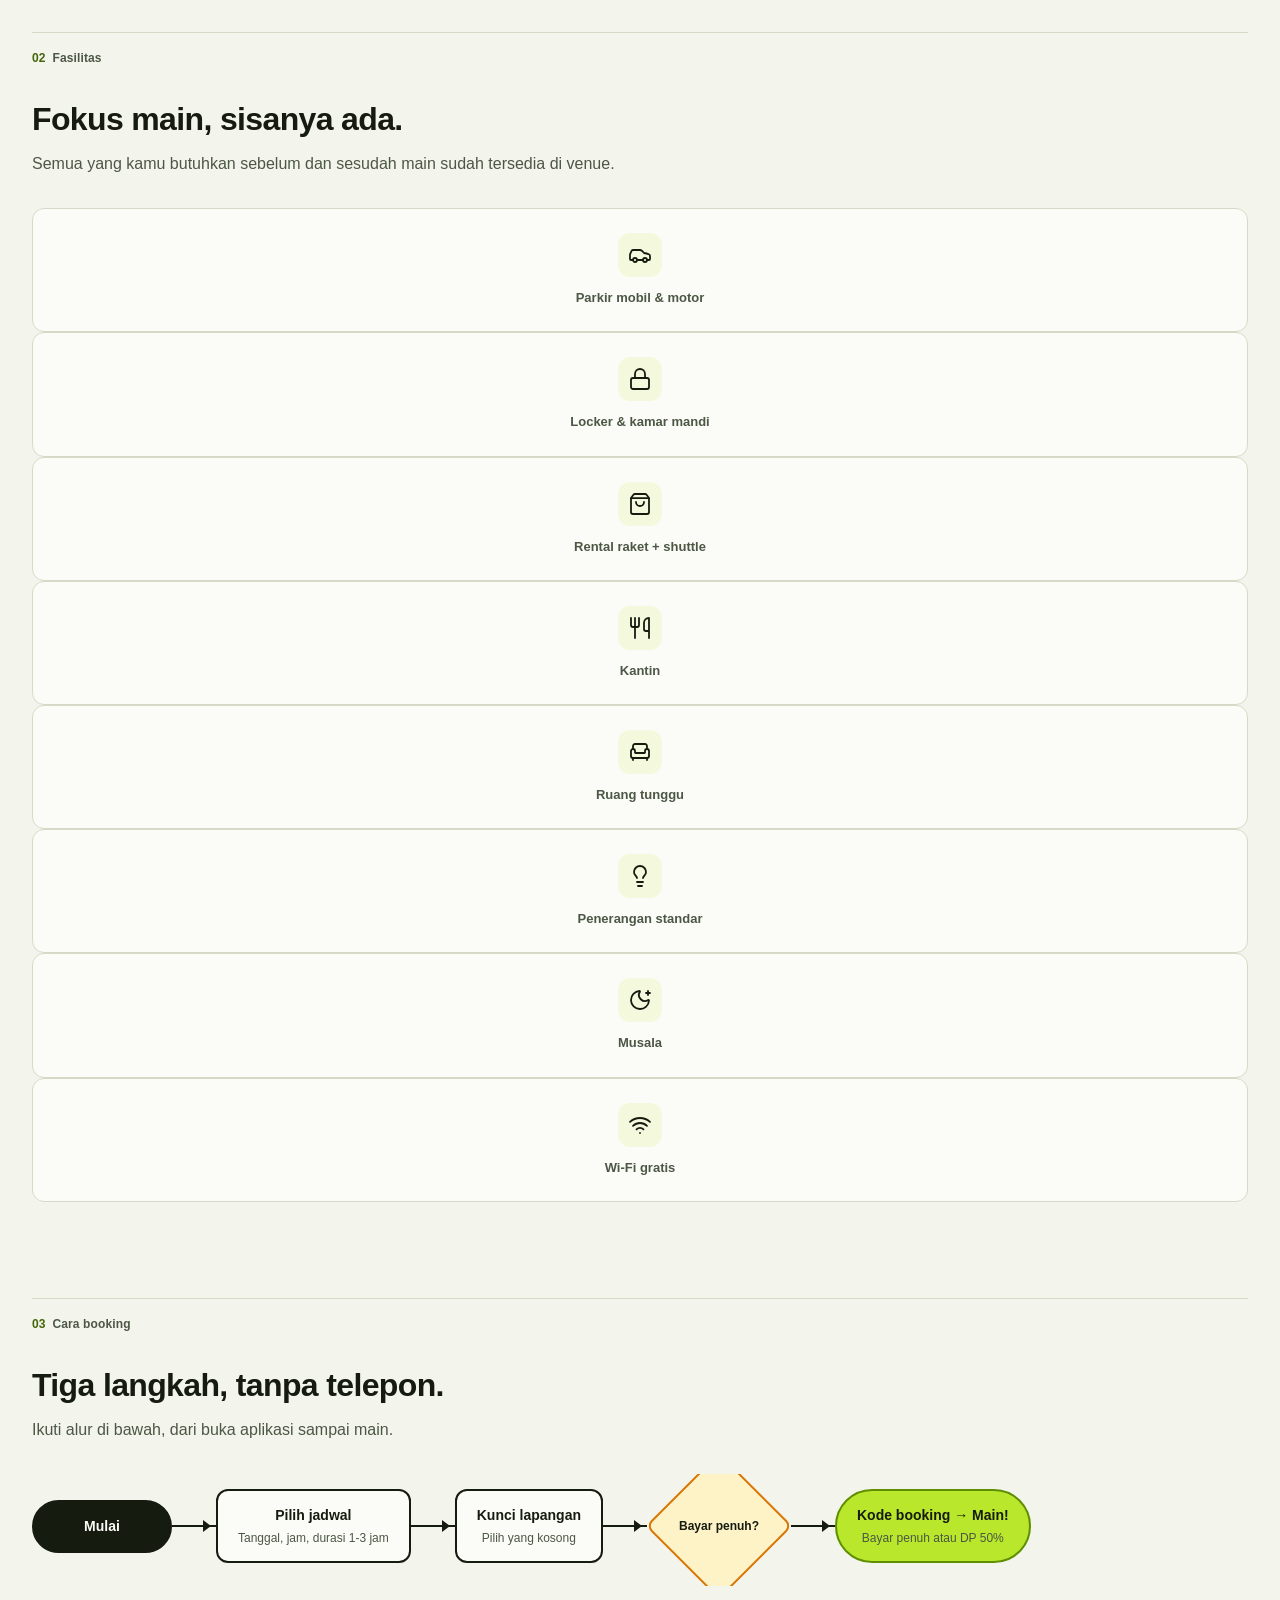
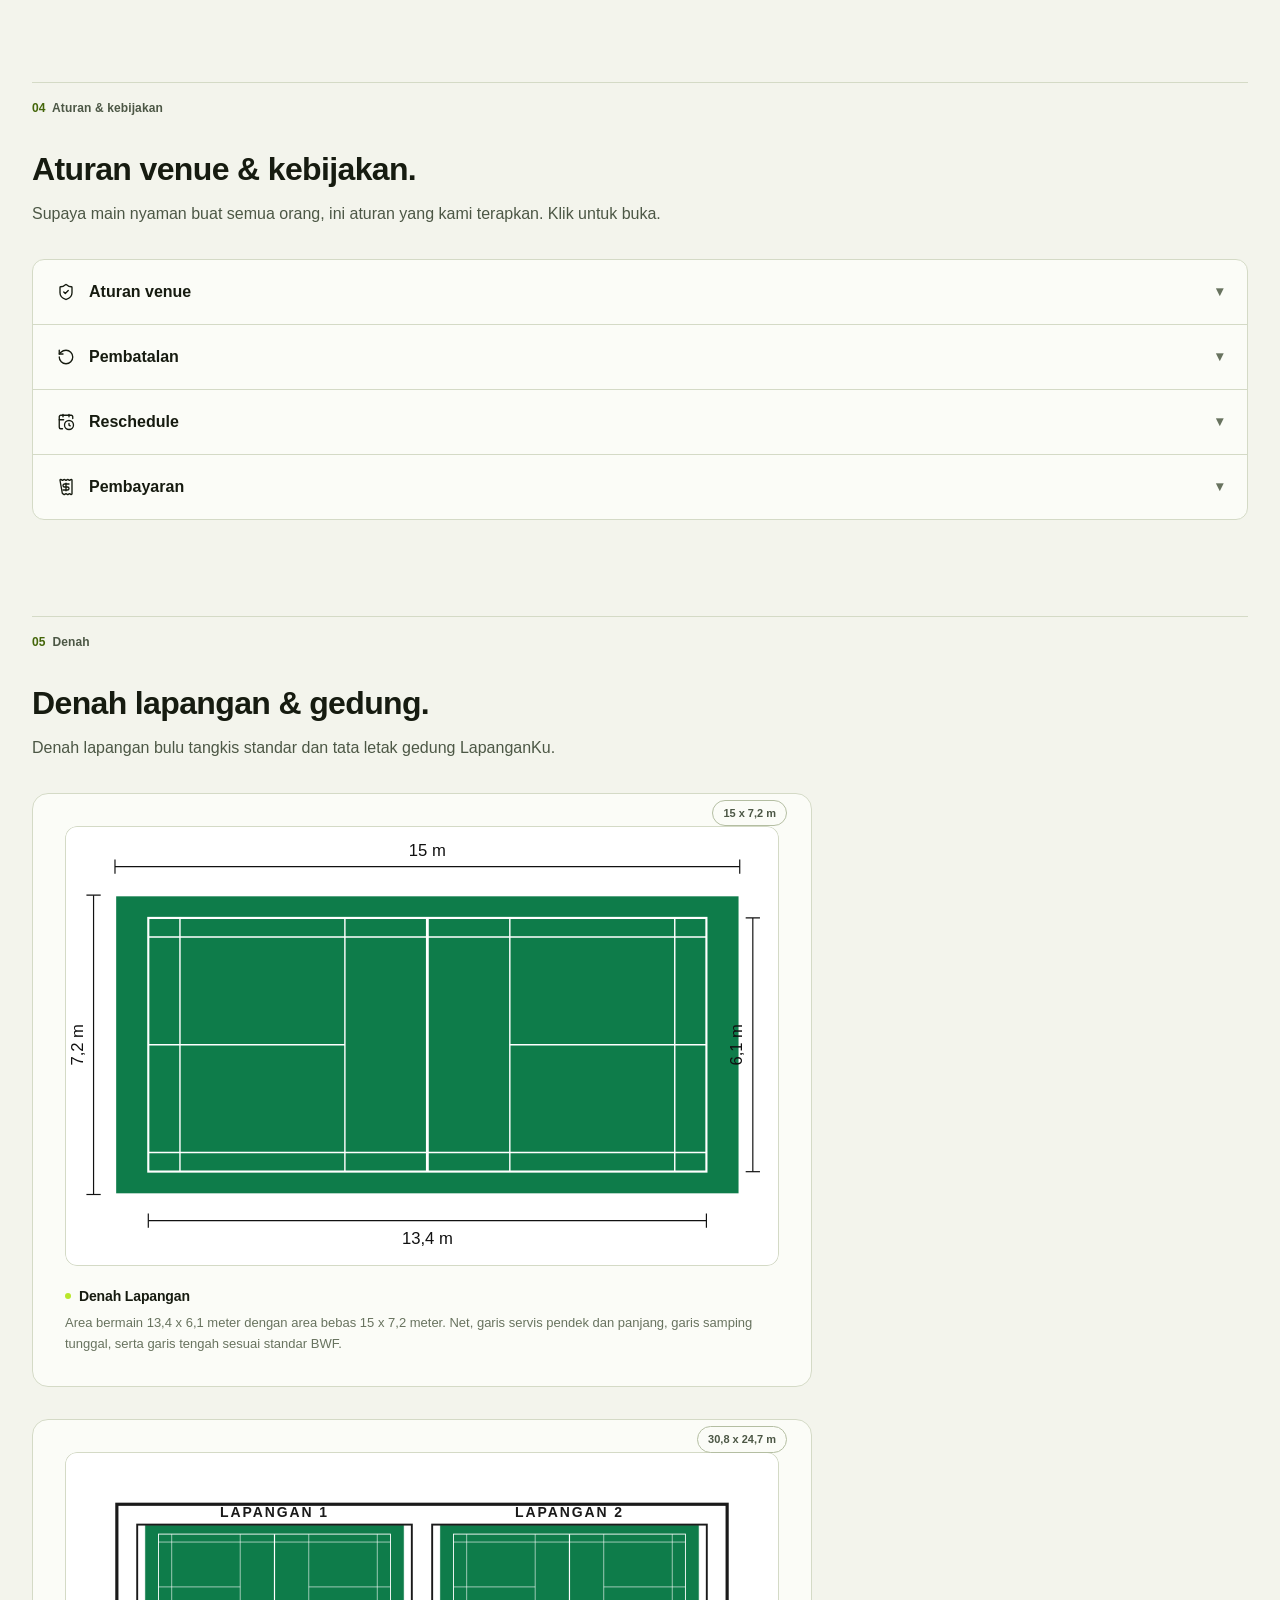
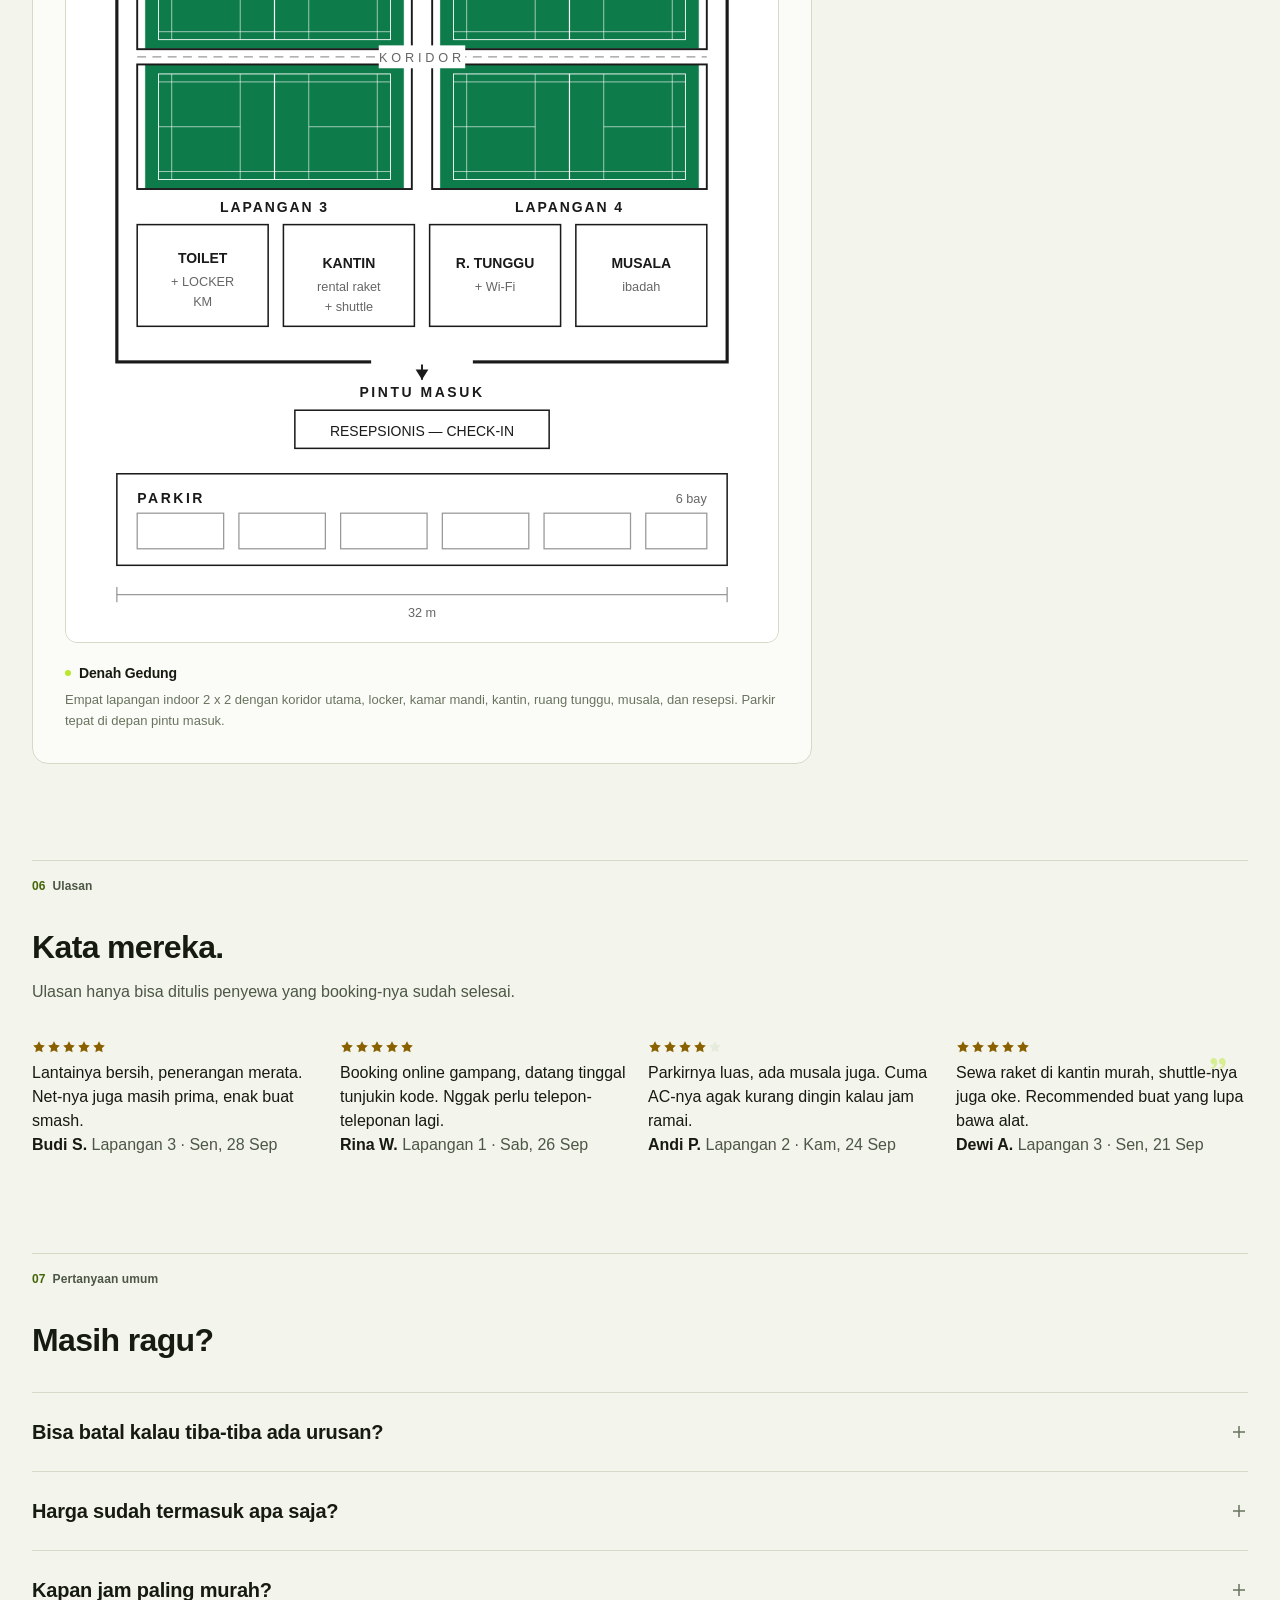
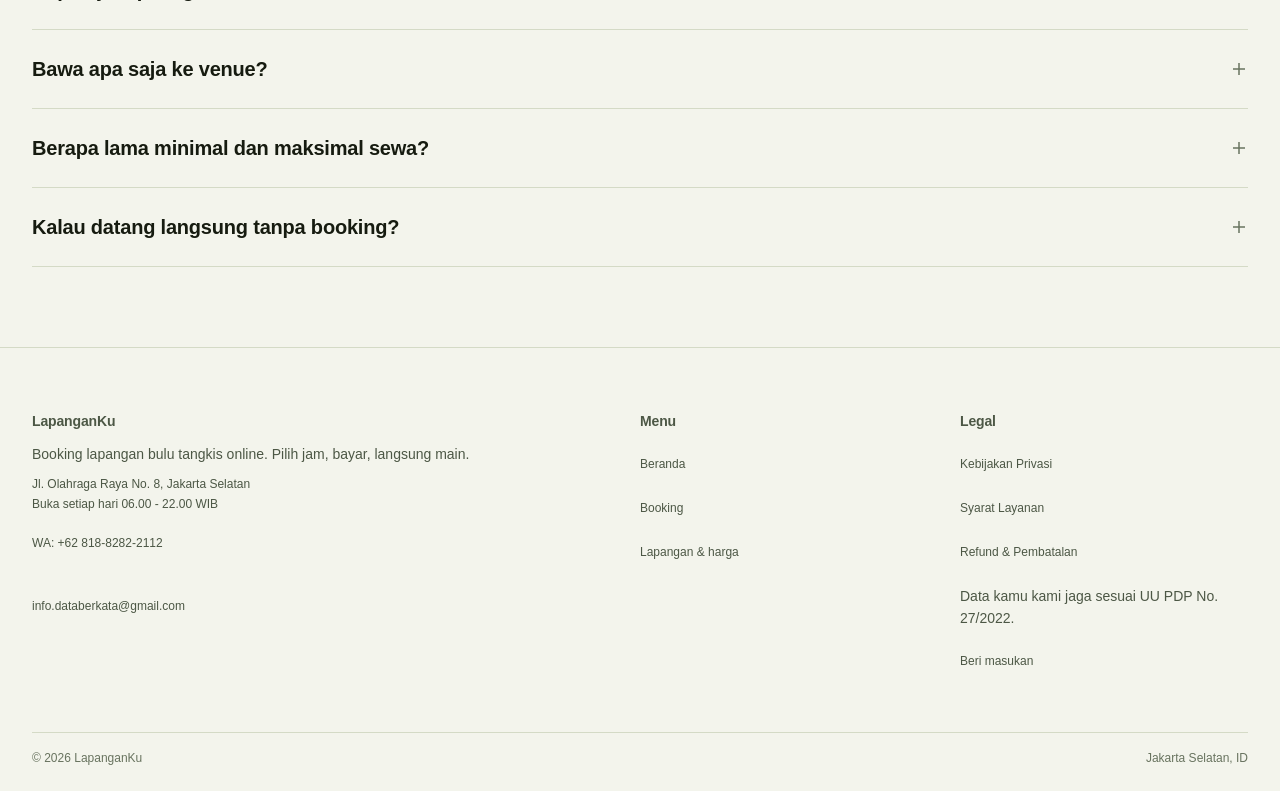
==== commit 77c024cf: "build: regenerasi SSR shell (gambar first-paint inline data URI) + rehash CSP Shell tidak lagi pecah" ====
--- a/index.html
+++ b/index.html
@@ -1553,7 +1553,7 @@
 </header>
 <div id="demo-banner"><div class="demo-banner"><span style="display:inline-flex"><svg width="16" height="16" viewBox="0 0 24 24" fill="none" stroke="currentColor" stroke-width="2" stroke-linecap="round" aria-hidden="true"><circle cx="12" cy="12" r="9"/><path d="M12 11v5M12 8h.01"/></svg></span><span><b>Mode Demo</b></span></div></div>
 <main id="main">
- <div id="view" class="container" aria-live="polite" aria-atomic="false"><div class="view"><!-- SSR:START --><section class="hero"><div class="hero-grid"><div class="hero-copy"><p class="kicker">LapanganKu</p><h1 class="display">Pilih jam.<br>Bayar. Main.</h1><p class="lede-hero">Empat lapangan standar pertandingan, buka setiap hari pukul 06.00 sampai 22.00. Booking online tanpa telepon, slot terkunci begitu bayar.</p><div class="hero-cta"><a class="btn btn-primary" href="#/booking">Booking Sekarang</a><button class="link-arrow" data-scroll="#harga">Lihat lapangan &amp; harga <svg width="16" height="16" viewBox="0 0 24 24" fill="none" stroke="currentColor" stroke-width="2" stroke-linecap="square" stroke-linejoin="miter" aria-hidden="true"><path d="M6 9l6 6 6-6"/></svg></button></div></div><figure class="hero-media"><picture><source type="image/webp" srcset="images/webp/court-hero-sm.webp 640w, images/webp/court-hero-md.webp 720w, images/webp/court-hero.webp 1280w" sizes="(max-width:900px) 92vw, 560px"><img src="images/court-hero-md.jpg" srcset="images/court-hero-sm.jpg 640w, images/court-hero-md.jpg 720w, images/court-hero.jpg 1280w" sizes="(max-width:900px) 92vw, 560px" alt="Lapangan indoor dengan net dan garis lapangan" fetchpriority="high" loading="eager" decoding="async"></picture></figure></div><div class="strip" aria-label="Ringkasan venue"><div class="cell"><div class="cl">Jam operasional</div><div class="cv">06.00 - 22.00 WIB</div></div><div class="cell"><div class="cl">Lapangan aktif</div><div class="cv">4 unit</div></div><div class="cell"><div class="cl">Harga dasar</div><div class="cv">Rp 45.000 /jam</div></div><div class="cell"><div class="cl">Batas booking</div><div class="cv">Maks H-14 / lead 2 jam</div></div></div></section><section class="section sec" id="harga" aria-labelledby="h2-harga"><div class="sec-rule reveal"><span class="mlabel"><b>01</b>&nbsp;&nbsp;Lapangan &amp; harga</span></div><h2 id="h2-harga" class="reveal">Empat lapangan, tarif jelas.</h2><p class="lede reveal">Semua lapangan standar pertandingan: matras bagus, penerangan merata, jaring prima. Harga dasar Rp 45.000/jam; jam sibuk (18.00, 19.00, 20.00 WIB hari kerja) Rp 67.500/jam.</p><div class="court-grid-v2" data-stagger><a class="court-card-v2 reveal" style="--i:0" href="#/booking" aria-label="Lapangan 1, mulai dari Rp 36.000 per jam, booking"><div class="ccv-info"><h3>Lapangan 1</h3></div><div class="ccv-price"><div class="ccv-from">Mulai dari</div><div class="ccv-amount">Rp 36.000<span class="ccv-per">/jam</span></div></div></a><a class="court-card-v2 reveal" style="--i:1" href="#/booking" aria-label="Lapangan 2, mulai dari Rp 36.000 per jam, booking"><div class="ccv-info"><h3>Lapangan 2</h3></div><div class="ccv-price"><div class="ccv-from">Mulai dari</div><div class="ccv-amount">Rp 36.000<span class="ccv-per">/jam</span></div></div></a><a class="court-card-v2 reveal" style="--i:2" href="#/booking" aria-label="Lapangan 3, mulai dari Rp 36.000 per jam, booking"><div class="ccv-info"><h3>Lapangan 3</h3></div><div class="ccv-price"><div class="ccv-from">Mulai dari</div><div class="ccv-amount">Rp 36.000<span class="ccv-per">/jam</span></div></div></a><a class="court-card-v2 reveal" style="--i:3" href="#/booking" aria-label="Lapangan 4, mulai dari Rp 36.000 per jam, booking"><div class="ccv-info"><h3>Lapangan 4</h3></div><div class="ccv-price"><div class="ccv-from">Mulai dari</div><div class="ccv-amount">Rp 36.000<span class="ccv-per">/jam</span></div></div></a></div><div class="gallery" data-stagger aria-label="Galeri venue"><figure><picture><source type="image/webp" srcset="images/webp/venue-g1-sm.webp 640w, images/webp/venue-g1-md.webp 720w, images/webp/venue-g1.webp 960w" sizes="(max-width:768px) 92vw, 45vw"><img src="images/venue-g1.jpg" srcset="images/venue-g1-sm.jpg 640w, images/venue-g1-md.jpg 720w, images/venue-g1.jpg 960w" sizes="(max-width:768px) 92vw, 45vw" width="960" height="640" loading="lazy" decoding="async" alt="Shuttlecock tersangkut di net lapangan"></picture></figure><figure><picture><source type="image/webp" srcset="images/webp/venue-g2-sm.webp 426w, images/webp/venue-g2.webp" sizes="(max-width:768px) 46vw, 21vw"><img src="images/venue-g2.jpg" srcset="images/venue-g2-sm.jpg 426w, images/venue-g2.jpg" sizes="(max-width:768px) 46vw, 21vw" width="426" height="640" loading="lazy" decoding="async" alt="Raket dan shuttlecock di lapangan"></picture></figure><figure><picture><source type="image/webp" srcset="images/webp/venue-g3-sm.webp 480w, images/webp/venue-g3.webp" sizes="(max-width:768px) 46vw, 21vw"><img src="images/venue-g3.jpg" srcset="images/venue-g3-sm.jpg 480w, images/venue-g3.jpg" sizes="(max-width:768px) 46vw, 21vw" width="480" height="640" loading="lazy" decoding="async" alt="Siluet dua pemain sedang rally di lapangan"></picture></figure></div></section><section class="section sec" aria-labelledby="h2-fas"><div class="sec-rule reveal"><span class="mlabel"><b>02</b>&nbsp;&nbsp;Fasilitas</span></div><h2 id="h2-fas" class="reveal">Fokus main, sisanya ada.</h2><p class="lede reveal">Semua yang kamu butuhkan sebelum dan sesudah main sudah tersedia di venue.</p><div class="fac-grid" data-stagger><div class="fac-card reveal" style="--i:0"><span class="fac-ic"><svg width="20" height="20" viewBox="0 0 24 24" fill="none" stroke="currentColor" stroke-width="1.8" stroke-linecap="round" stroke-linejoin="round" aria-hidden="true"><path d="M19 17h2c.6 0 1-.4 1-1v-3c0-.9-.7-1.7-1.5-1.9C18.7 10.6 16 10 16 10s-1.3-1.4-2.2-2.3c-.5-.4-1.1-.7-1.8-.7H5c-.6 0-1.1.4-1.4.9l-1.4 2.9A3.7 3.7 0 0 0 2 12v4c0 .6.4 1 1 1h2"/><circle cx="7" cy="17" r="2"/><path d="M9 17h6"/><circle cx="17" cy="17" r="2"/></svg></span><span class="fac-t">Parkir mobil &amp; motor</span></div><div class="fac-card reveal" style="--i:1"><span class="fac-ic"><svg width="20" height="20" viewBox="0 0 24 24" fill="none" stroke="currentColor" stroke-width="1.8" stroke-linecap="round" stroke-linejoin="round" aria-hidden="true"><rect width="18" height="11" x="3" y="11" rx="2" ry="2"/><path d="M7 11V7a5 5 0 0 1 10 0v4"/></svg></span><span class="fac-t">Locker &amp; kamar mandi</span></div><div class="fac-card reveal" style="--i:2"><span class="fac-ic"><svg width="20" height="20" viewBox="0 0 24 24" fill="none" stroke="currentColor" stroke-width="1.8" stroke-linecap="round" stroke-linejoin="round" aria-hidden="true"><path d="M16 10a4 4 0 0 1-8 0"/><path d="M3.103 6.034h17.794"/><path d="M3.4 5.467a2 2 0 0 0-.4 1.2V20a2 2 0 0 0 2 2h14a2 2 0 0 0 2-2V6.667a2 2 0 0 0-.4-1.2l-2-2.667A2 2 0 0 0 17 2H7a2 2 0 0 0-1.6.8z"/></svg></span><span class="fac-t">Rental raket + shuttle</span></div><div class="fac-card reveal" style="--i:3"><span class="fac-ic"><svg width="20" height="20" viewBox="0 0 24 24" fill="none" stroke="currentColor" stroke-width="1.8" stroke-linecap="round" stroke-linejoin="round" aria-hidden="true"><path d="M3 2v7c0 1.1.9 2 2 2h4a2 2 0 0 0 2-2V2"/><path d="M7 2v20"/><path d="M21 15V2a5 5 0 0 0-5 5v6c0 1.1.9 2 2 2h3Zm0 0v7"/></svg></span><span class="fac-t">Kantin</span></div><div class="fac-card reveal" style="--i:4"><span class="fac-ic"><svg width="20" height="20" viewBox="0 0 24 24" fill="none" stroke="currentColor" stroke-width="1.8" stroke-linecap="round" stroke-linejoin="round" aria-hidden="true"><path d="M19 9V6a2 2 0 0 0-2-2H7a2 2 0 0 0-2 2v3"/><path d="M3 16a2 2 0 0 0 2 2h14a2 2 0 0 0 2-2v-5a2 2 0 0 0-4 0v1.5a.5.5 0 0 1-.5.5h-9a.5.5 0 0 1-.5-.5V11a2 2 0 0 0-4 0z"/><path d="M5 18v2"/><path d="M19 18v2"/></svg></span><span class="fac-t">Ruang tunggu</span></div><div class="fac-card reveal" style="--i:5"><span class="fac-ic"><svg width="20" height="20" viewBox="0 0 24 24" fill="none" stroke="currentColor" stroke-width="1.8" stroke-linecap="round" stroke-linejoin="round" aria-hidden="true"><path d="M15 14c.2-1 .7-1.7 1.5-2.5 1-.9 1.5-2.2 1.5-3.5A6 6 0 0 0 6 8c0 1 .2 2.2 1.5 3.5.7.7 1.3 1.5 1.5 2.5"/><path d="M9 18h6"/><path d="M10 22h4"/></svg></span><span class="fac-t">Penerangan standar</span></div><div class="fac-card reveal" style="--i:6"><span class="fac-ic"><svg width="20" height="20" viewBox="0 0 24 24" fill="none" stroke="currentColor" stroke-width="1.8" stroke-linecap="round" stroke-linejoin="round" aria-hidden="true"><path d="M18 5h4"/><path d="M20 3v4"/><path d="M20.985 12.486a9 9 0 1 1-9.473-9.472c.405-.022.617.46.402.803a6 6 0 0 0 8.268 8.268c.344-.215.825-.004.803.401"/></svg></span><span class="fac-t">Musala</span></div><div class="fac-card reveal" style="--i:7"><span class="fac-ic"><svg width="20" height="20" viewBox="0 0 24 24" fill="none" stroke="currentColor" stroke-width="1.8" stroke-linecap="round" stroke-linejoin="round" aria-hidden="true"><path d="M12 20h.01"/><path d="M2 8.82a15 15 0 0 1 20 0"/><path d="M5 12.859a10 10 0 0 1 14 0"/><path d="M8.5 16.429a5 5 0 0 1 7 0"/></svg></span><span class="fac-t">Wi-Fi gratis</span></div></div></section><section class="section sec" aria-labelledby="h2-cara"><div class="sec-rule reveal"><span class="mlabel"><b>03</b>&nbsp;&nbsp;Cara booking</span></div><h2 id="h2-cara" class="reveal">Tiga langkah, tanpa telepon.</h2><p class="lede reveal">Ikuti alur di bawah, dari buka aplikasi sampai main.</p><div class="fc-h reveal" data-stagger><div class="fc-node fc-start" style="--i:0"><span>Mulai</span></div><div class="fc-h-arrow" aria-hidden="true"></div><div class="fc-node" style="--i:1"><span>Pilih jadwal</span><small>Tanggal, jam, durasi 1-3 jam</small></div><div class="fc-h-arrow" aria-hidden="true"></div><div class="fc-node" style="--i:2"><span>Kunci lapangan</span><small>Pilih yang kosong</small></div><div class="fc-h-arrow" aria-hidden="true"></div><div class="fc-diamond-h" style="--i:3"><span>Bayar penuh?</span></div><div class="fc-h-arrow" aria-hidden="true"></div><div class="fc-node fc-end" style="--i:4"><span>Kode booking → Main!</span><small>Bayar penuh atau DP 50%</small></div></div></section><section class="section sec" aria-labelledby="h2-aturan"><div class="sec-rule reveal"><span class="mlabel"><b>04</b>&nbsp;&nbsp;Aturan &amp; kebijakan</span></div><h2 id="h2-aturan" class="reveal">Aturan venue &amp; kebijakan.</h2><p class="lede reveal">Supaya main nyaman buat semua orang, ini aturan yang kami terapkan. Klik untuk buka.</p><div class="rules-acc" data-stagger><div class="rules-acc-item"><button class="rules-acc-head" aria-expanded="false" onclick="this.setAttribute('aria-expanded', this.getAttribute('aria-expanded') !== 'true'); this.parentElement.classList.toggle('open')"><span class="rules-icon" aria-hidden="true"><svg width="18" height="18" viewBox="0 0 24 24" fill="none" stroke="currentColor" stroke-width="1.8" stroke-linecap="round" stroke-linejoin="round" aria-hidden="true"><path d="M20 13c0 5-3.5 7.5-7.66 8.95a1 1 0 0 1-.67-.01C7.5 20.5 4 18 4 13V6a1 1 0 0 1 1-1c2 0 4.5-1.2 6.24-2.72a1.17 1.17 0 0 1 1.52 0C14.51 3.81 17 5 19 5a1 1 0 0 1 1 1z"/><path d="m9 12 2 2 4-4"/></svg></span><span>Aturan venue</span><span class="rules-chev" aria-hidden="true">▾</span></button><div class="rules-acc-body"><ul class="rules-list"><li>Wajib pakai sepatu olahraga dengan sol karet - sol hitam kasar bisa meninggalkan bekas di matras.</li><li>Bawa raket dan shuttle sendiri, atau sewa di kantin venue.</li><li>Dilarang makan dan minum selain air di area lapangan.</li><li>Datang 10 menit sebelum jadwal untuk check-in di resepsionis.</li><li>Jaga kebersihan - buang sampah pada tempatnya.</li></ul></div></div><div class="rules-acc-item"><button class="rules-acc-head" aria-expanded="false" onclick="this.setAttribute('aria-expanded', this.getAttribute('aria-expanded') !== 'true'); this.parentElement.classList.toggle('open')"><span class="rules-icon" aria-hidden="true"><svg width="18" height="18" viewBox="0 0 24 24" fill="none" stroke="currentColor" stroke-width="1.8" stroke-linecap="round" stroke-linejoin="round" aria-hidden="true"><path d="M3 12a9 9 0 1 0 9-9 9.75 9.75 0 0 0-6.74 2.74L3 8"/><path d="M3 3v5h5"/></svg></span><span>Pembatalan</span><span class="rules-chev" aria-hidden="true">▾</span></button><div class="rules-acc-body"><ul class="rules-list"><li><b>Batal gratis</b>: sampai 2 jam sebelum jam main - slot langsung dibuka untuk orang lain.</li><li>Lewat batas 2 jam, booking tidak bisa dibatalkan dan pembayaran tidak dikembalikan.</li><li>Booking yang tidak dihadiri (no-show) dianggap selesai - tidak ada refund.</li></ul></div></div><div class="rules-acc-item"><button class="rules-acc-head" aria-expanded="false" onclick="this.setAttribute('aria-expanded', this.getAttribute('aria-expanded') !== 'true'); this.parentElement.classList.toggle('open')"><span class="rules-icon" aria-hidden="true"><svg width="18" height="18" viewBox="0 0 24 24" fill="none" stroke="currentColor" stroke-width="1.8" stroke-linecap="round" stroke-linejoin="round" aria-hidden="true"><path d="M16 14v2.2l1.6 1"/><path d="M16 2v3"/><path d="M21 7.338V5a2 2 0 0 0-2-2H5a2 2 0 0 0-2 2v14a2 2 0 0 0 2 2h2.338"/><path d="M3 9h5.859"/><path d="M8 2v3"/><circle cx="16" cy="16" r="6"/></svg></span><span>Reschedule</span><span class="rules-chev" aria-hidden="true">▾</span></button><div class="rules-acc-body"><ul class="rules-list"><li><b>Gratis 1 kali</b>: maksimal 2 jam sebelum jadwal, selama slot tujuan tersedia.</li></ul></div></div><div class="rules-acc-item"><button class="rules-acc-head" aria-expanded="false" onclick="this.setAttribute('aria-expanded', this.getAttribute('aria-expanded') !== 'true'); this.parentElement.classList.toggle('open')"><span class="rules-icon" aria-hidden="true"><svg width="18" height="18" viewBox="0 0 24 24" fill="none" stroke="currentColor" stroke-width="1.8" stroke-linecap="round" stroke-linejoin="round" aria-hidden="true"><path d="M12 17V7"/><path d="M16 8h-6a2 2 0 0 0 0 4h4a2 2 0 0 1 0 4H8"/><path d="M4 3a1 1 0 0 1 1-1 1.3 1.3 0 0 1 .7.2l.933.6a1.3 1.3 0 0 0 1.4 0l.934-.6a1.3 1.3 0 0 1 1.4 0l.933.6a1.3 1.3 0 0 0 1.4 0l.933-.6a1.3 1.3 0 0 1 1.4 0l.934.6a1.3 1.3 0 0 0 1.4 0l.933-.6A1.3 1.3 0 0 1 19 2a1 1 0 0 1 1 1v18a1 1 0 0 1-1 1 1.3 1.3 0 0 1-.7-.2l-.933-.6a1.3 1.3 0 0 0-1.4 0l-.934.6a1.3 1.3 0 0 1-1.4 0l-.933-.6a1.3 1.3 0 0 0-1.4 0l-.933.6a1.3 1.3 0 0 1-1.4 0l-.934-.6A1.3 1.3 0 0 0 8 21a1 1 0 0 1-1-1z"/></svg></span><span>Pembayaran</span><span class="rules-chev" aria-hidden="true">▾</span></button><div class="rules-acc-body"><ul class="rules-list"><li><b>DP 50%</b>: sisanya dibayar tunai di venue saat check-in.</li></ul></div></div></div></section><section class="section sec" aria-labelledby="h2-denah"><div class="sec-rule reveal"><span class="mlabel"><b>05</b>&nbsp;&nbsp;Denah</span></div><h2 id="h2-denah" class="reveal">Denah lapangan &amp; gedung.</h2><p class="lede reveal">Denah lapangan bulu tangkis standar dan tata letak gedung LapanganKu.</p><div class="denah-grid reveal"><div class="denah-card"><span class="denah-badge">15 x 7,2 m</span><div class="denah-img-wrap"><img src="images/court-diagram.svg" alt="Denah lapangan bulu tangkis standar BWF dengan area bebas" loading="lazy"></div><p class="denah-label">Denah Lapangan</p><p class="denah-desc">Area bermain 13,4 x 6,1 meter dengan area bebas 15 x 7,2 meter. Net, garis servis pendek dan panjang, garis samping tunggal, serta garis tengah sesuai standar BWF.</p></div><div class="denah-card"><span class="denah-badge">30,8 x 24,7 m</span><div class="denah-img-wrap"><img src="images/building-layout.svg" alt="Denah gedung LapanganKu" loading="lazy"></div><p class="denah-label">Denah Gedung</p><p class="denah-desc">Empat lapangan indoor 2 x 2 dengan koridor utama, locker, kamar mandi, kantin, ruang tunggu, musala, dan resepsi. Parkir tepat di depan pintu masuk.</p></div></div></section><section class="section sec" aria-labelledby="h2-ulasan"><div class="sec-rule reveal"><span class="mlabel"><b>06</b>&nbsp;&nbsp;Ulasan</span></div><h2 id="h2-ulasan" class="reveal">Kata mereka.</h2><p class="lede reveal">Ulasan hanya bisa ditulis penyewa yang booking-nya sudah selesai.</p><div class="review-grid" data-stagger><figure class="review-card reveal"><span class="review-quote" aria-hidden="true"><svg width="20" height="20" viewBox="0 0 24 24" fill="currentColor" aria-hidden="true"><path d="M7 6C4.8 6 3 7.8 3 10s1.8 4 4 4c.3 0 .6 0 .9-.1-.5 1.8-2 3-3.9 3.2V19c3.9-.2 7-3.4 7-7.4V10c0-2.2-1.8-4-4-4zm10 0c-2.2 0-4 1.8-4 4s1.8 4 4 4c.3 0 .6 0 .9-.1-.5 1.8-2 3-3.9 3.2V19c3.9-.2 7-3.4 7-7.4V10c0-2.2-1.8-4-4-4z"/></svg></span><span class="stars" role="img" aria-label="Rating 5.0 dari 5"><span class="star full" aria-hidden="true"><svg width="14" height="14" viewBox="0 0 24 24" fill="currentColor" aria-hidden="true"><path d="M12 2l3.1 6.3 6.9 1-5 4.9 1.2 6.8L12 17.8 5.8 21l1.2-6.8-5-4.9 6.9-1z"/></svg></span><span class="star full" aria-hidden="true"><svg width="14" height="14" viewBox="0 0 24 24" fill="currentColor" aria-hidden="true"><path d="M12 2l3.1 6.3 6.9 1-5 4.9 1.2 6.8L12 17.8 5.8 21l1.2-6.8-5-4.9 6.9-1z"/></svg></span><span class="star full" aria-hidden="true"><svg width="14" height="14" viewBox="0 0 24 24" fill="currentColor" aria-hidden="true"><path d="M12 2l3.1 6.3 6.9 1-5 4.9 1.2 6.8L12 17.8 5.8 21l1.2-6.8-5-4.9 6.9-1z"/></svg></span><span class="star full" aria-hidden="true"><svg width="14" height="14" viewBox="0 0 24 24" fill="currentColor" aria-hidden="true"><path d="M12 2l3.1 6.3 6.9 1-5 4.9 1.2 6.8L12 17.8 5.8 21l1.2-6.8-5-4.9 6.9-1z"/></svg></span><span class="star full" aria-hidden="true"><svg width="14" height="14" viewBox="0 0 24 24" fill="currentColor" aria-hidden="true"><path d="M12 2l3.1 6.3 6.9 1-5 4.9 1.2 6.8L12 17.8 5.8 21l1.2-6.8-5-4.9 6.9-1z"/></svg></span></span><blockquote>Lantainya bersih, penerangan merata. Net-nya juga masih prima, enak buat smash.</blockquote><figcaption><b>Budi S.</b> <span class="muted">Lapangan 3 · Sen, 28 Sep</span></figcaption></figure><figure class="review-card reveal"><span class="review-quote" aria-hidden="true"><svg width="20" height="20" viewBox="0 0 24 24" fill="currentColor" aria-hidden="true"><path d="M7 6C4.8 6 3 7.8 3 10s1.8 4 4 4c.3 0 .6 0 .9-.1-.5 1.8-2 3-3.9 3.2V19c3.9-.2 7-3.4 7-7.4V10c0-2.2-1.8-4-4-4zm10 0c-2.2 0-4 1.8-4 4s1.8 4 4 4c.3 0 .6 0 .9-.1-.5 1.8-2 3-3.9 3.2V19c3.9-.2 7-3.4 7-7.4V10c0-2.2-1.8-4-4-4z"/></svg></span><span class="stars" role="img" aria-label="Rating 5.0 dari 5"><span class="star full" aria-hidden="true"><svg width="14" height="14" viewBox="0 0 24 24" fill="currentColor" aria-hidden="true"><path d="M12 2l3.1 6.3 6.9 1-5 4.9 1.2 6.8L12 17.8 5.8 21l1.2-6.8-5-4.9 6.9-1z"/></svg></span><span class="star full" aria-hidden="true"><svg width="14" height="14" viewBox="0 0 24 24" fill="currentColor" aria-hidden="true"><path d="M12 2l3.1 6.3 6.9 1-5 4.9 1.2 6.8L12 17.8 5.8 21l1.2-6.8-5-4.9 6.9-1z"/></svg></span><span class="star full" aria-hidden="true"><svg width="14" height="14" viewBox="0 0 24 24" fill="currentColor" aria-hidden="true"><path d="M12 2l3.1 6.3 6.9 1-5 4.9 1.2 6.8L12 17.8 5.8 21l1.2-6.8-5-4.9 6.9-1z"/></svg></span><span class="star full" aria-hidden="true"><svg width="14" height="14" viewBox="0 0 24 24" fill="currentColor" aria-hidden="true"><path d="M12 2l3.1 6.3 6.9 1-5 4.9 1.2 6.8L12 17.8 5.8 21l1.2-6.8-5-4.9 6.9-1z"/></svg></span><span class="star full" aria-hidden="true"><svg width="14" height="14" viewBox="0 0 24 24" fill="currentColor" aria-hidden="true"><path d="M12 2l3.1 6.3 6.9 1-5 4.9 1.2 6.8L12 17.8 5.8 21l1.2-6.8-5-4.9 6.9-1z"/></svg></span></span><blockquote>Booking online gampang, datang tinggal tunjukin kode. Nggak perlu telepon-teleponan lagi.</blockquote><figcaption><b>Rina W.</b> <span class="muted">Lapangan 1 · Sab, 26 Sep</span></figcaption></figure><figure class="review-card reveal"><span class="review-quote" aria-hidden="true"><svg width="20" height="20" viewBox="0 0 24 24" fill="currentColor" aria-hidden="true"><path d="M7 6C4.8 6 3 7.8 3 10s1.8 4 4 4c.3 0 .6 0 .9-.1-.5 1.8-2 3-3.9 3.2V19c3.9-.2 7-3.4 7-7.4V10c0-2.2-1.8-4-4-4zm10 0c-2.2 0-4 1.8-4 4s1.8 4 4 4c.3 0 .6 0 .9-.1-.5 1.8-2 3-3.9 3.2V19c3.9-.2 7-3.4 7-7.4V10c0-2.2-1.8-4-4-4z"/></svg></span><span class="stars" role="img" aria-label="Rating 4.0 dari 5"><span class="star full" aria-hidden="true"><svg width="14" height="14" viewBox="0 0 24 24" fill="currentColor" aria-hidden="true"><path d="M12 2l3.1 6.3 6.9 1-5 4.9 1.2 6.8L12 17.8 5.8 21l1.2-6.8-5-4.9 6.9-1z"/></svg></span><span class="star full" aria-hidden="true"><svg width="14" height="14" viewBox="0 0 24 24" fill="currentColor" aria-hidden="true"><path d="M12 2l3.1 6.3 6.9 1-5 4.9 1.2 6.8L12 17.8 5.8 21l1.2-6.8-5-4.9 6.9-1z"/></svg></span><span class="star full" aria-hidden="true"><svg width="14" height="14" viewBox="0 0 24 24" fill="currentColor" aria-hidden="true"><path d="M12 2l3.1 6.3 6.9 1-5 4.9 1.2 6.8L12 17.8 5.8 21l1.2-6.8-5-4.9 6.9-1z"/></svg></span><span class="star full" aria-hidden="true"><svg width="14" height="14" viewBox="0 0 24 24" fill="currentColor" aria-hidden="true"><path d="M12 2l3.1 6.3 6.9 1-5 4.9 1.2 6.8L12 17.8 5.8 21l1.2-6.8-5-4.9 6.9-1z"/></svg></span><span class="star empty" aria-hidden="true"><svg width="14" height="14" viewBox="0 0 24 24" fill="currentColor" aria-hidden="true"><path d="M12 2l3.1 6.3 6.9 1-5 4.9 1.2 6.8L12 17.8 5.8 21l1.2-6.8-5-4.9 6.9-1z"/></svg></span></span><blockquote>Parkirnya luas, ada musala juga. Cuma AC-nya agak kurang dingin kalau jam ramai.</blockquote><figcaption><b>Andi P.</b> <span class="muted">Lapangan 2 · Kam, 24 Sep</span></figcaption></figure><figure class="review-card reveal"><span class="review-quote" aria-hidden="true"><svg width="20" height="20" viewBox="0 0 24 24" fill="currentColor" aria-hidden="true"><path d="M7 6C4.8 6 3 7.8 3 10s1.8 4 4 4c.3 0 .6 0 .9-.1-.5 1.8-2 3-3.9 3.2V19c3.9-.2 7-3.4 7-7.4V10c0-2.2-1.8-4-4-4zm10 0c-2.2 0-4 1.8-4 4s1.8 4 4 4c.3 0 .6 0 .9-.1-.5 1.8-2 3-3.9 3.2V19c3.9-.2 7-3.4 7-7.4V10c0-2.2-1.8-4-4-4z"/></svg></span><span class="stars" role="img" aria-label="Rating 5.0 dari 5"><span class="star full" aria-hidden="true"><svg width="14" height="14" viewBox="0 0 24 24" fill="currentColor" aria-hidden="true"><path d="M12 2l3.1 6.3 6.9 1-5 4.9 1.2 6.8L12 17.8 5.8 21l1.2-6.8-5-4.9 6.9-1z"/></svg></span><span class="star full" aria-hidden="true"><svg width="14" height="14" viewBox="0 0 24 24" fill="currentColor" aria-hidden="true"><path d="M12 2l3.1 6.3 6.9 1-5 4.9 1.2 6.8L12 17.8 5.8 21l1.2-6.8-5-4.9 6.9-1z"/></svg></span><span class="star full" aria-hidden="true"><svg width="14" height="14" viewBox="0 0 24 24" fill="currentColor" aria-hidden="true"><path d="M12 2l3.1 6.3 6.9 1-5 4.9 1.2 6.8L12 17.8 5.8 21l1.2-6.8-5-4.9 6.9-1z"/></svg></span><span class="star full" aria-hidden="true"><svg width="14" height="14" viewBox="0 0 24 24" fill="currentColor" aria-hidden="true"><path d="M12 2l3.1 6.3 6.9 1-5 4.9 1.2 6.8L12 17.8 5.8 21l1.2-6.8-5-4.9 6.9-1z"/></svg></span><span class="star full" aria-hidden="true"><svg width="14" height="14" viewBox="0 0 24 24" fill="currentColor" aria-hidden="true"><path d="M12 2l3.1 6.3 6.9 1-5 4.9 1.2 6.8L12 17.8 5.8 21l1.2-6.8-5-4.9 6.9-1z"/></svg></span></span><blockquote>Sewa raket di kantin murah, shuttle-nya juga oke. Recommended buat yang lupa bawa alat.</blockquote><figcaption><b>Dewi A.</b> <span class="muted">Lapangan 3 · Sen, 21 Sep</span></figcaption></figure></div></section><section class="section sec faq" aria-labelledby="h2-faq"><div class="sec-rule reveal"><span class="mlabel"><b>07</b>&nbsp;&nbsp;Pertanyaan umum</span></div><h2 id="h2-faq" class="reveal">Masih ragu?</h2><div style="margin-top:32px"><details class="reveal"><summary>Bisa batal kalau tiba-tiba ada urusan?<svg width="18" height="18" viewBox="0 0 24 24" fill="none" stroke="currentColor" stroke-width="2" stroke-linecap="square" aria-hidden="true"><path d="M12 5v14M5 12h14"/></svg></summary><p class="faq-body">Bisa. Cancel gratis sampai 2 jam sebelum jam main, slot langsung dibuka untuk orang lain.</p></details><details class="reveal"><summary>Harga sudah termasuk apa saja?<svg width="18" height="18" viewBox="0 0 24 24" fill="none" stroke="currentColor" stroke-width="2" stroke-linecap="square" aria-hidden="true"><path d="M12 5v14M5 12h14"/></svg></summary><p class="faq-body">Harga dasar Rp 45.000 per jam per lapangan; jam sibuk Rp 67.500 per jam. Jam sepi (06.00, 07.00, 08.00, 21.00 WIB hari kerja) cuma Rp 36.000 per jam. Rental raket dan shuttle dihitung terpisah di tempat.</p></details><details class="reveal"><summary>Kapan jam paling murah?<svg width="18" height="18" viewBox="0 0 24 24" fill="none" stroke="currentColor" stroke-width="2" stroke-linecap="square" aria-hidden="true"><path d="M12 5v14M5 12h14"/></svg></summary><p class="faq-body">Jam sepi: 06.00, 07.00, 08.00, 21.00 WIB hari kerja, diskon 20%. Cocok buat latihan pagi sebelum kerja atau main malam setelah jam ramai.</p></details><details class="reveal"><summary>Bawa apa saja ke venue?<svg width="18" height="18" viewBox="0 0 24 24" fill="none" stroke="currentColor" stroke-width="2" stroke-linecap="square" aria-hidden="true"><path d="M12 5v14M5 12h14"/></svg></summary><p class="faq-body">Cukup baju olahraga. Kalau lupa raket atau shuttle, tinggal sewa di kantin kami.</p></details><details class="reveal"><summary>Berapa lama minimal dan maksimal sewa?<svg width="18" height="18" viewBox="0 0 24 24" fill="none" stroke="currentColor" stroke-width="2" stroke-linecap="square" aria-hidden="true"><path d="M12 5v14M5 12h14"/></svg></summary><p class="faq-body">Minimal 1 jam, maksimal 3 jam dalam satu booking. Mau main lebih lama? Booking lagi di jam berikutnya.</p></details><details class="reveal"><summary>Kalau datang langsung tanpa booking?<svg width="18" height="18" viewBox="0 0 24 24" fill="none" stroke="currentColor" stroke-width="2" stroke-linecap="square" aria-hidden="true"><path d="M12 5v14M5 12h14"/></svg></summary><p class="faq-body">Boleh, tapi slot bisa saja penuh. Amankan slot lewat web ini sebelum penuh.</p></details></div></section><!-- SSR:END --></div></div></main>
+ <div id="view" class="container" aria-live="polite" aria-atomic="false"><div class="view"><!-- SSR:START --><section class="hero"><div class="hero-grid"><div class="hero-copy"><p class="kicker">LapanganKu</p><h1 class="display">Pilih jam.<br>Bayar. Main.</h1><p class="lede-hero">Empat lapangan standar pertandingan, buka setiap hari pukul 06.00 sampai 22.00. Booking online tanpa telepon, slot terkunci begitu bayar.</p><div class="hero-cta"><a class="btn btn-primary" href="#/booking">Booking Sekarang</a><button class="link-arrow" data-scroll="#harga">Lihat lapangan &amp; harga <svg width="16" height="16" viewBox="0 0 24 24" fill="none" stroke="currentColor" stroke-width="2" stroke-linecap="square" stroke-linejoin="miter" aria-hidden="true"><path d="M6 9l6 6 6-6"/></svg></button></div></div><figure class="hero-media"><picture><source type="image/webp" srcset="images/webp/court-hero-sm.webp 640w, images/webp/court-hero-md.webp 720w, images/webp/court-hero.webp 1280w" sizes="(max-width:900px) 92vw, 560px"><img src="[data-uri]" srcset="images/court-hero-sm.jpg 640w, images/court-hero-md.jpg 720w, images/court-hero.jpg 1280w" sizes="(max-width:900px) 92vw, 560px" alt="Lapangan indoor dengan net dan garis lapangan" fetchpriority="high" loading="eager" decoding="async"></picture></figure></div><div class="strip" aria-label="Ringkasan venue"><div class="cell"><div class="cl">Jam operasional</div><div class="cv">06.00 - 22.00 WIB</div></div><div class="cell"><div class="cl">Lapangan aktif</div><div class="cv">4 unit</div></div><div class="cell"><div class="cl">Harga dasar</div><div class="cv">Rp 45.000 /jam</div></div><div class="cell"><div class="cl">Batas booking</div><div class="cv">Maks H-14 / lead 2 jam</div></div></div></section><section class="section sec" id="harga" aria-labelledby="h2-harga"><div class="sec-rule reveal"><span class="mlabel"><b>01</b>&nbsp;&nbsp;Lapangan &amp; harga</span></div><h2 id="h2-harga" class="reveal">Empat lapangan, tarif jelas.</h2><p class="lede reveal">Semua lapangan standar pertandingan: matras bagus, penerangan merata, jaring prima. Harga dasar Rp 45.000/jam; jam sibuk (18.00, 19.00, 20.00 WIB hari kerja) Rp 67.500/jam.</p><div class="court-grid-v2" data-stagger><a class="court-card-v2 reveal" style="--i:0" href="#/booking" aria-label="Lapangan 1, mulai dari Rp 36.000 per jam, booking"><div class="ccv-info"><h3>Lapangan 1</h3></div><div class="ccv-price"><div class="ccv-from">Mulai dari</div><div class="ccv-amount">Rp 36.000<span class="ccv-per">/jam</span></div></div></a><a class="court-card-v2 reveal" style="--i:1" href="#/booking" aria-label="Lapangan 2, mulai dari Rp 36.000 per jam, booking"><div class="ccv-info"><h3>Lapangan 2</h3></div><div class="ccv-price"><div class="ccv-from">Mulai dari</div><div class="ccv-amount">Rp 36.000<span class="ccv-per">/jam</span></div></div></a><a class="court-card-v2 reveal" style="--i:2" href="#/booking" aria-label="Lapangan 3, mulai dari Rp 36.000 per jam, booking"><div class="ccv-info"><h3>Lapangan 3</h3></div><div class="ccv-price"><div class="ccv-from">Mulai dari</div><div class="ccv-amount">Rp 36.000<span class="ccv-per">/jam</span></div></div></a><a class="court-card-v2 reveal" style="--i:3" href="#/booking" aria-label="Lapangan 4, mulai dari Rp 36.000 per jam, booking"><div class="ccv-info"><h3>Lapangan 4</h3></div><div class="ccv-price"><div class="ccv-from">Mulai dari</div><div class="ccv-amount">Rp 36.000<span class="ccv-per">/jam</span></div></div></a></div><div class="gallery" data-stagger aria-label="Galeri venue"><figure><picture><source type="image/webp" srcset="images/webp/venue-g1-sm.webp 640w, images/webp/venue-g1-md.webp 720w, images/webp/venue-g1.webp 960w" sizes="(max-width:768px) 92vw, 45vw"><img src="[data-uri]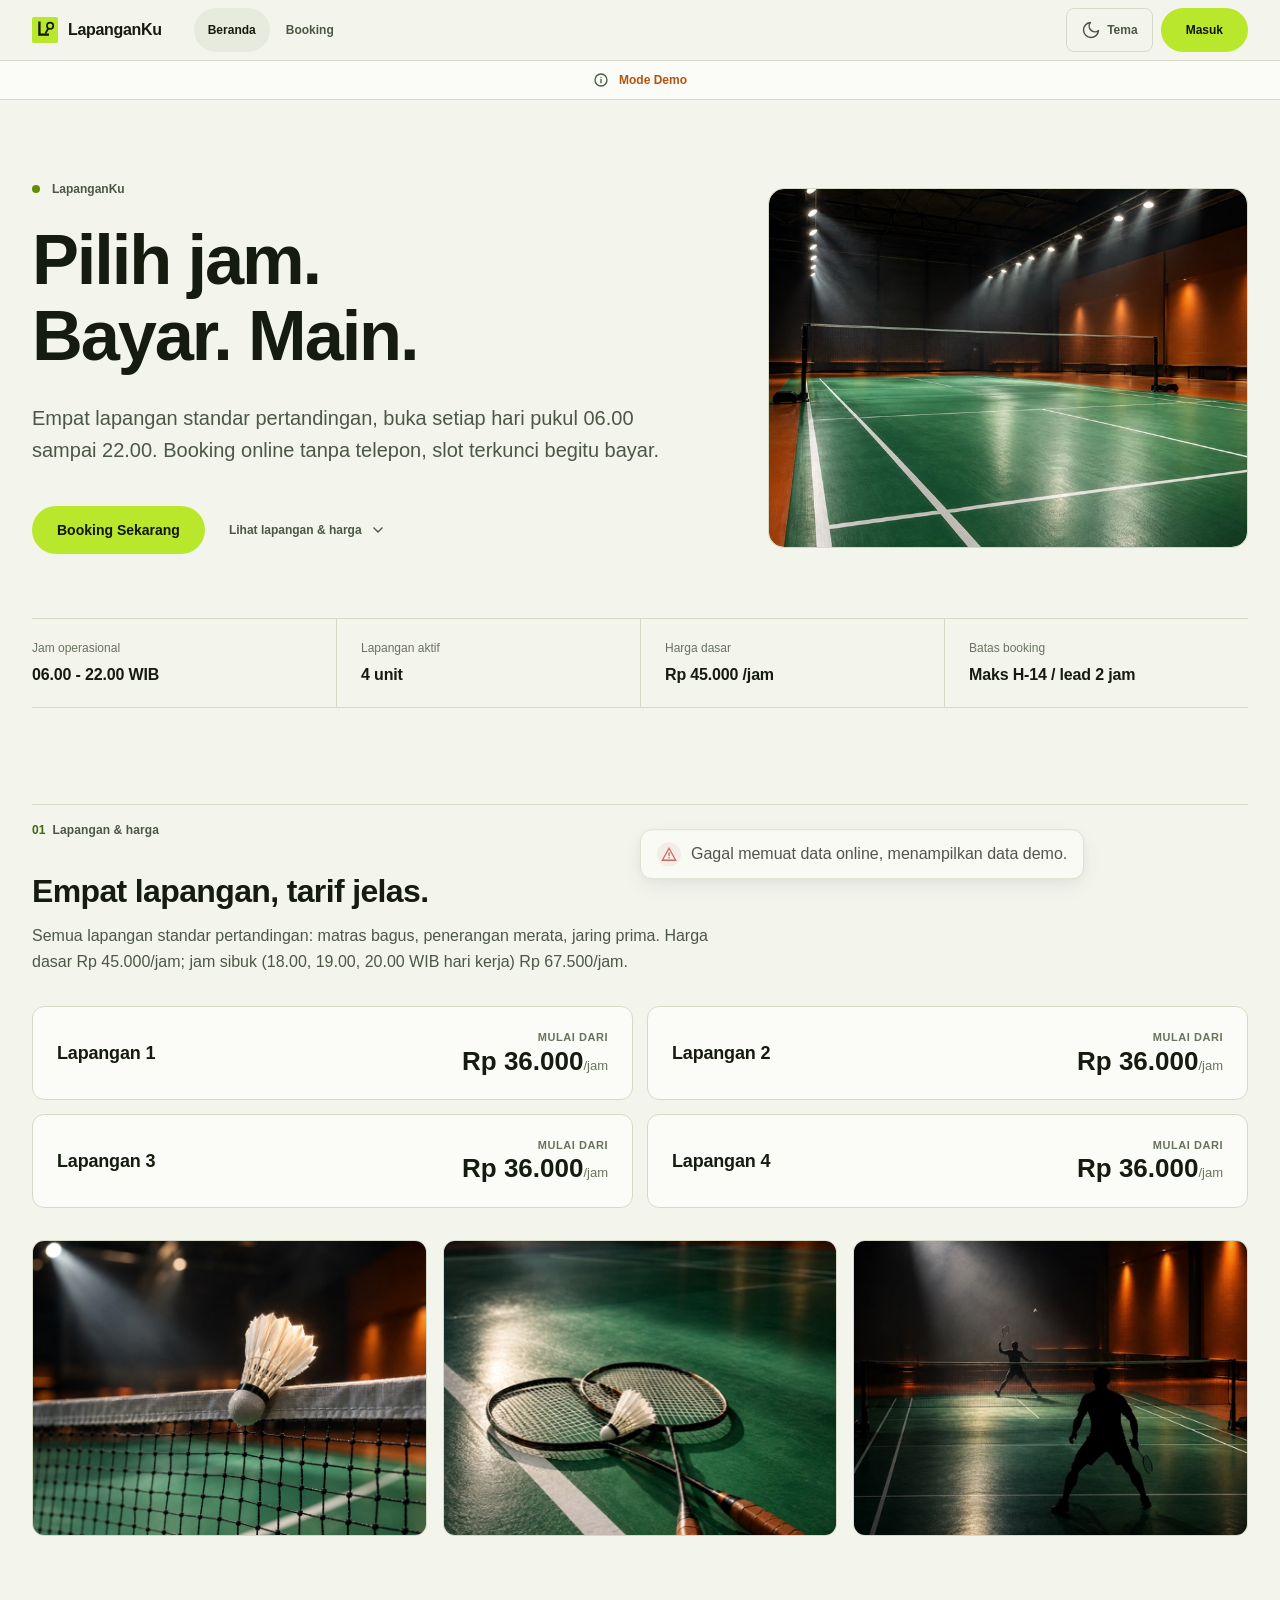
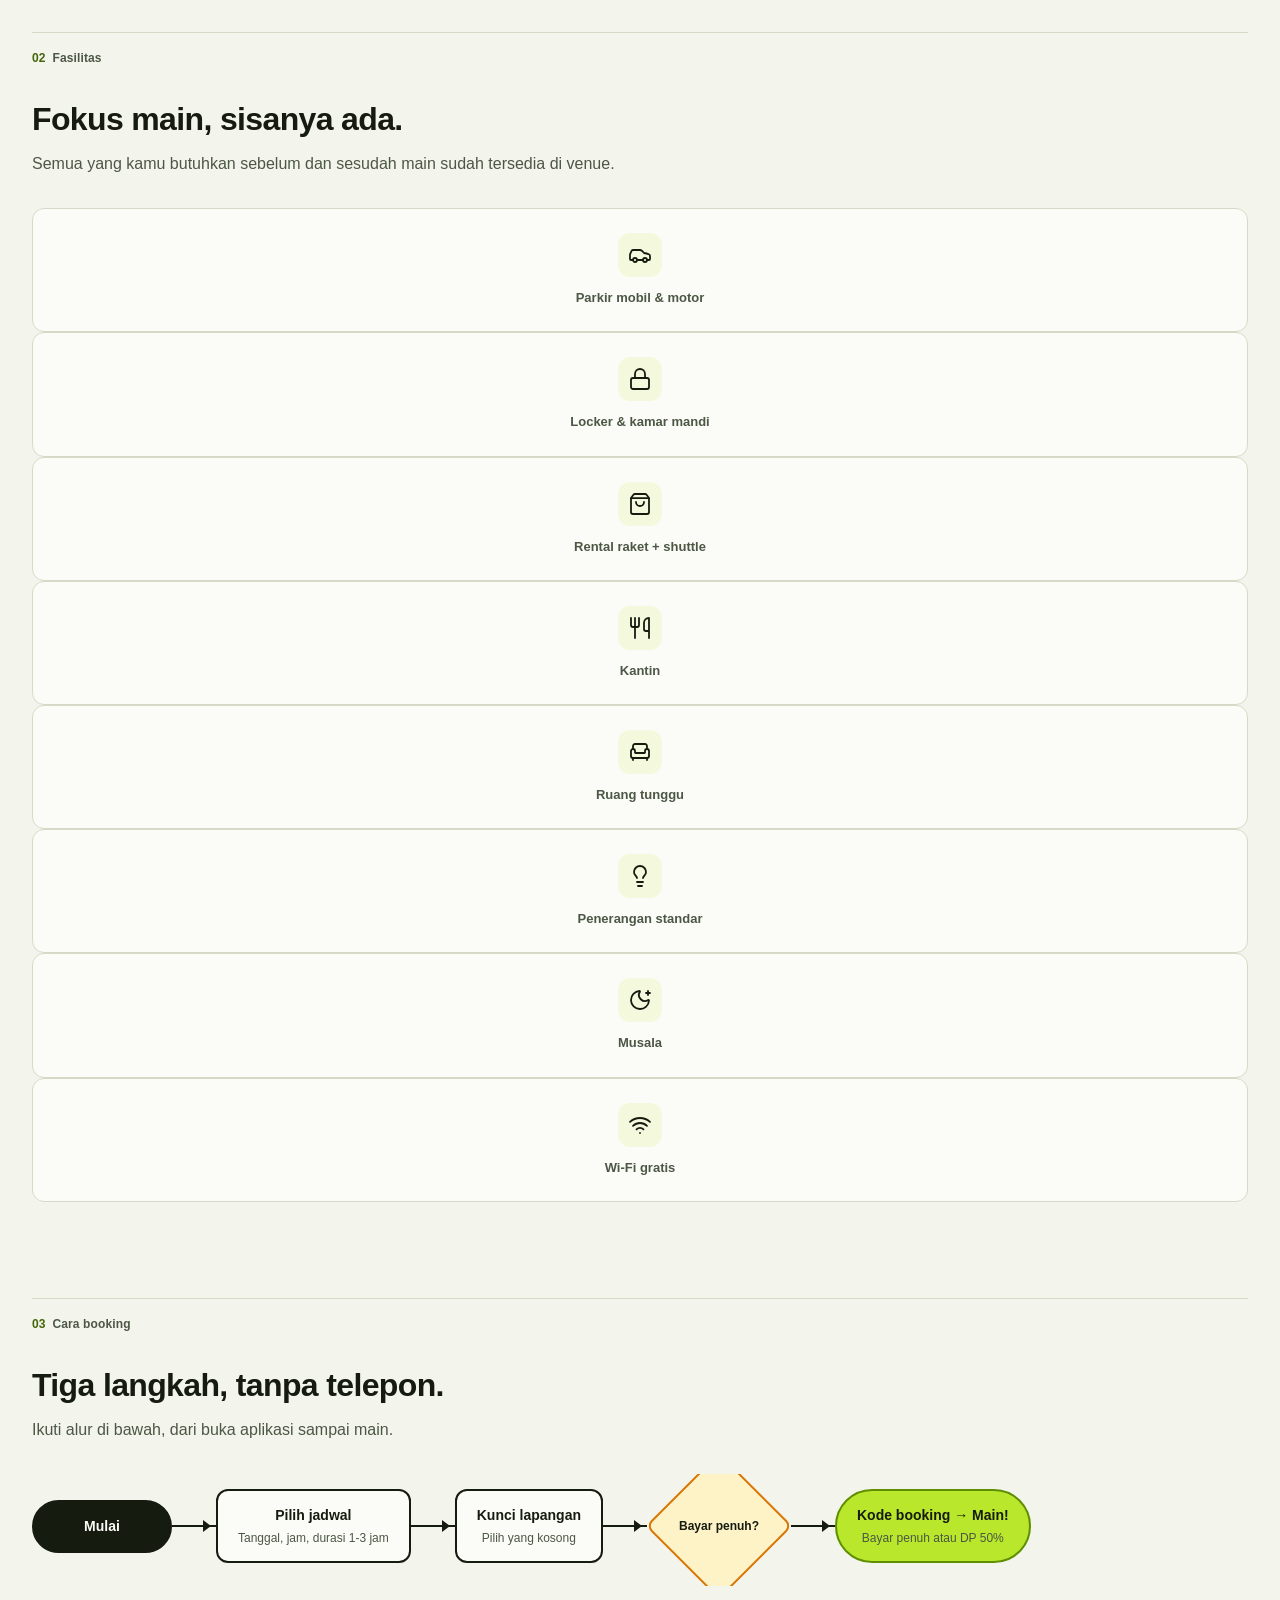
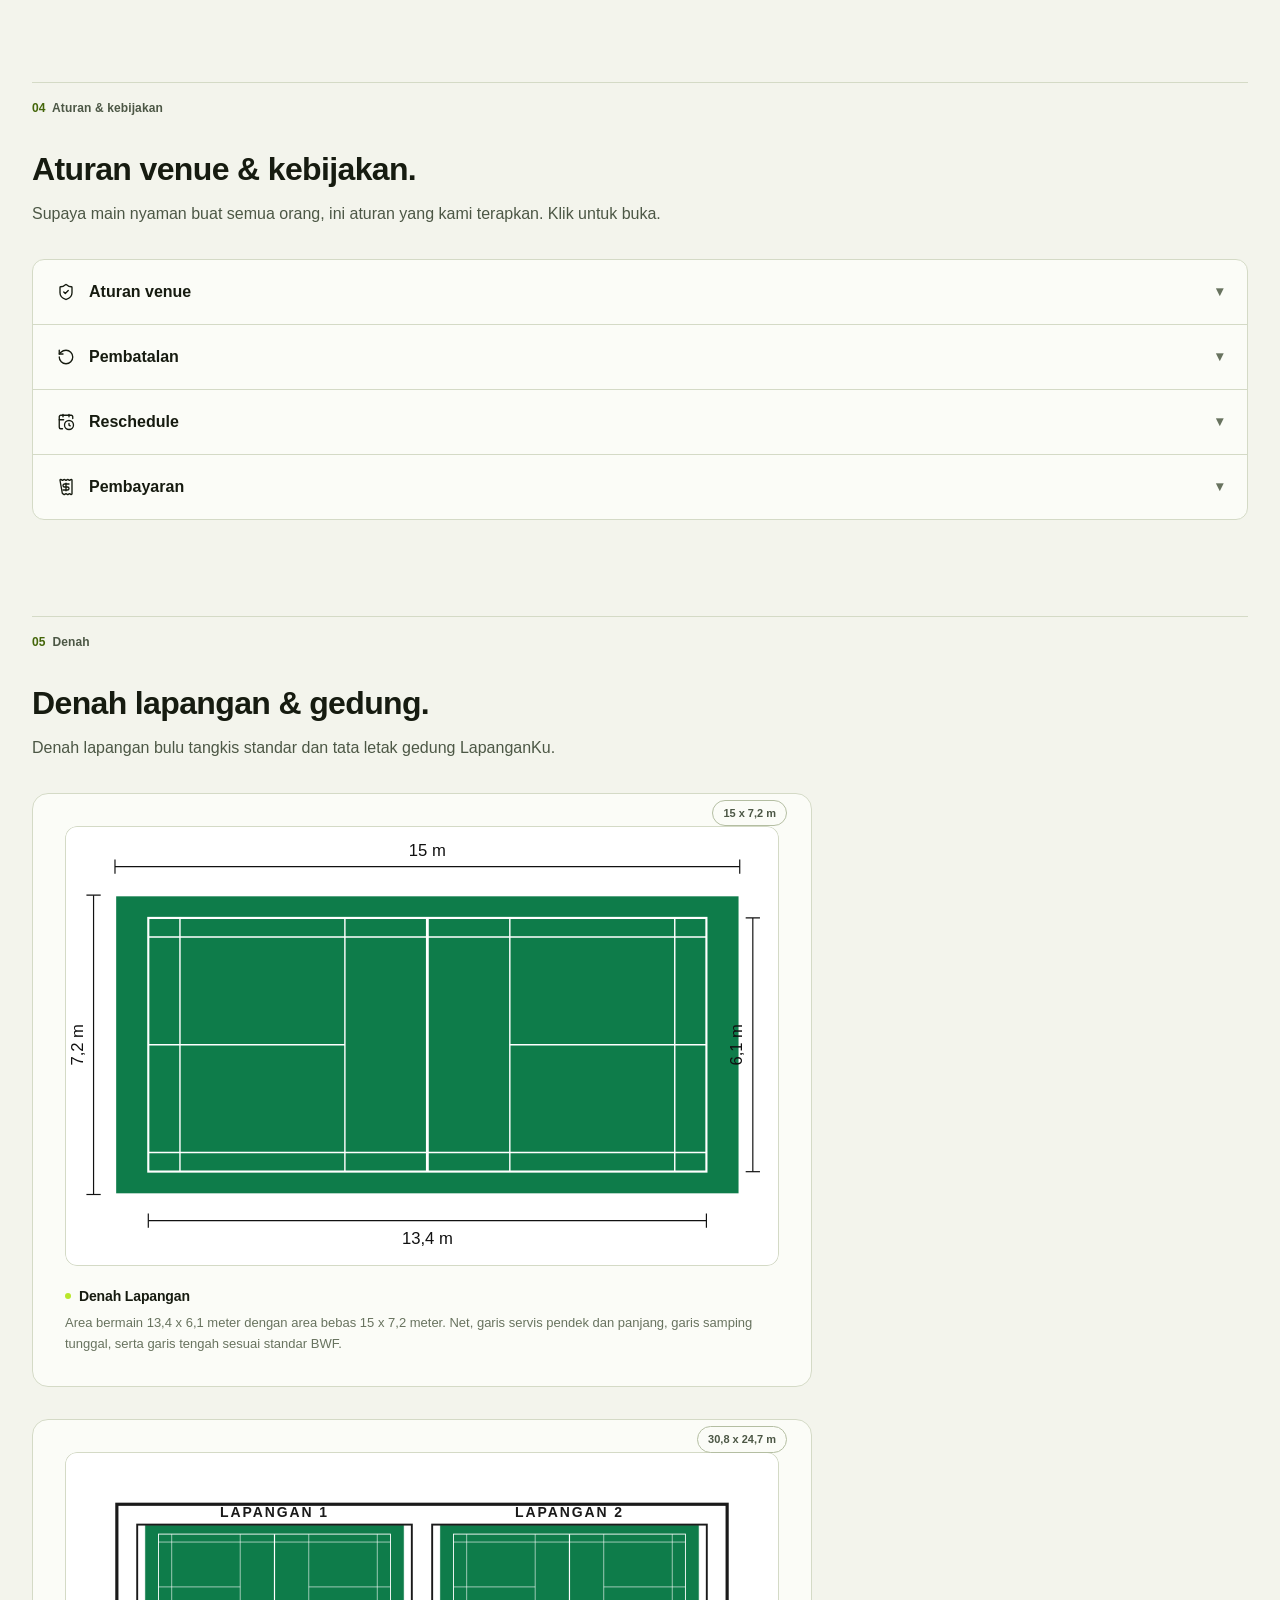
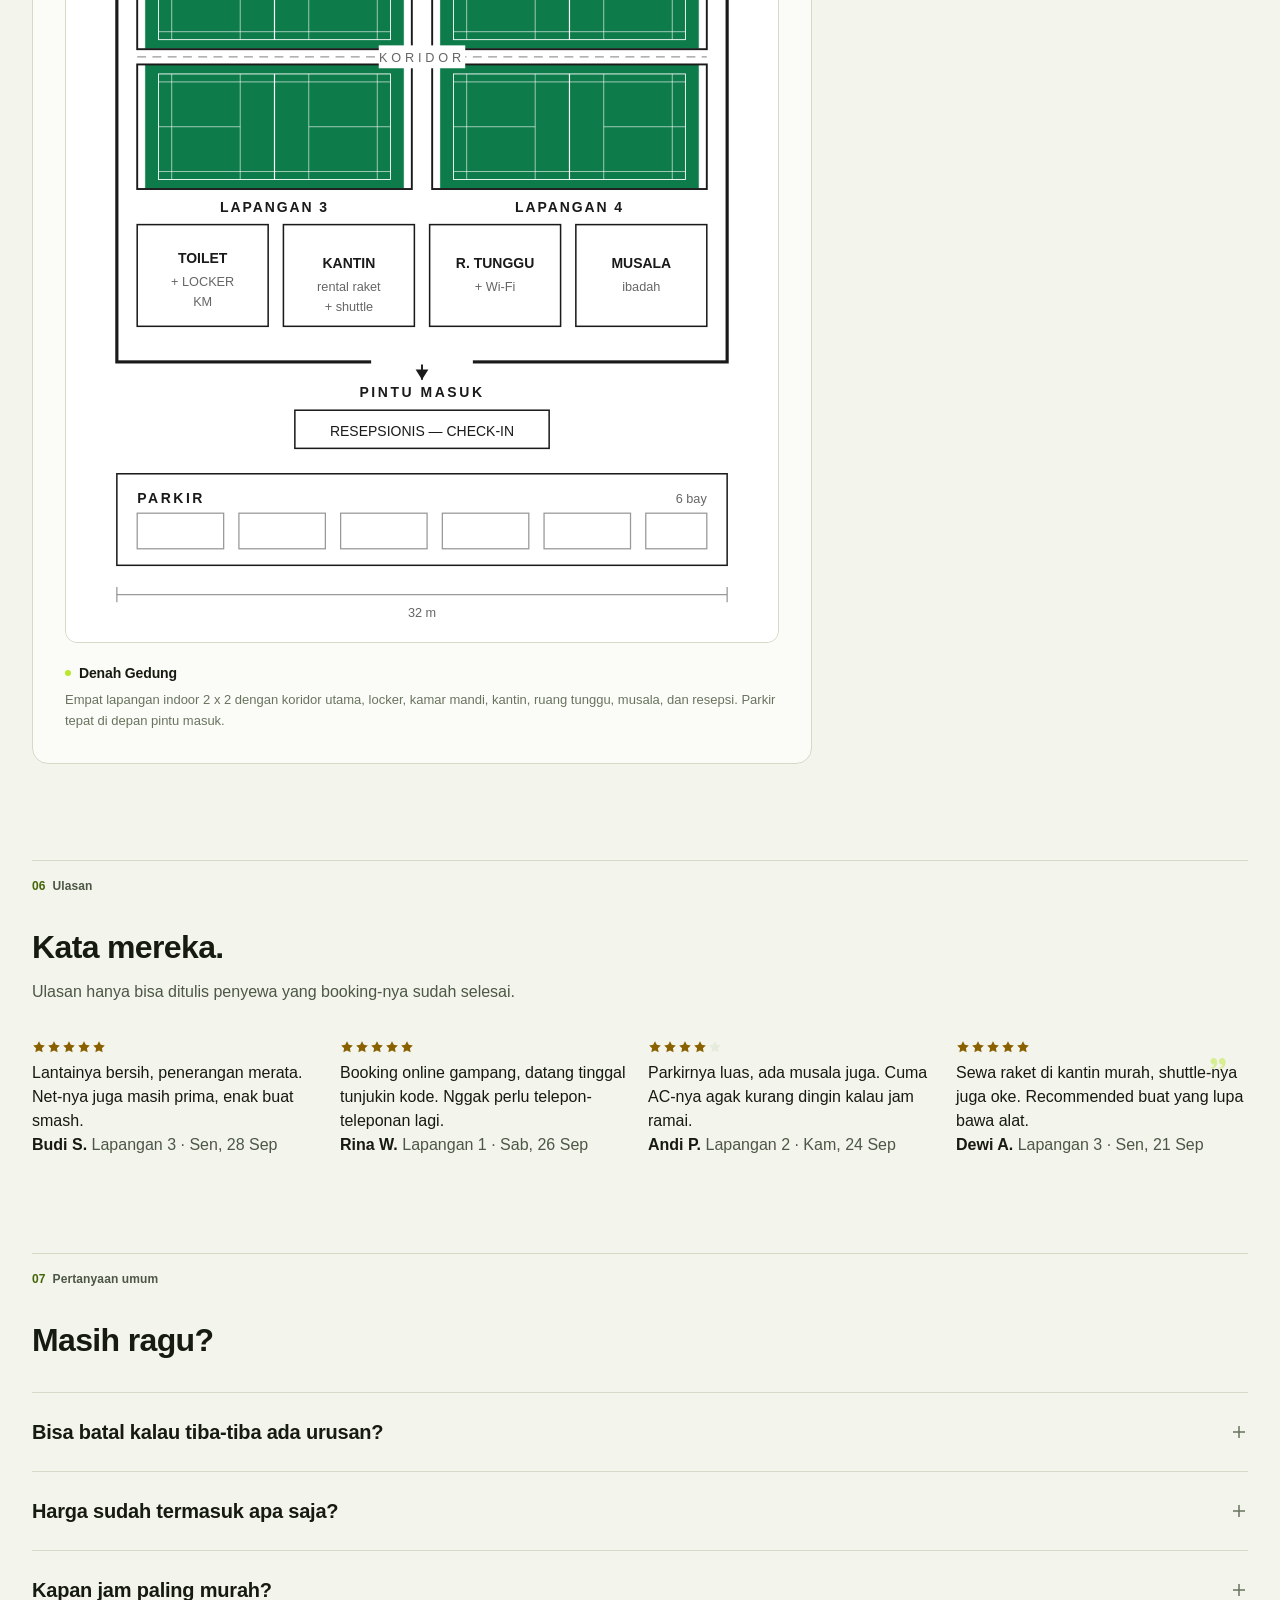
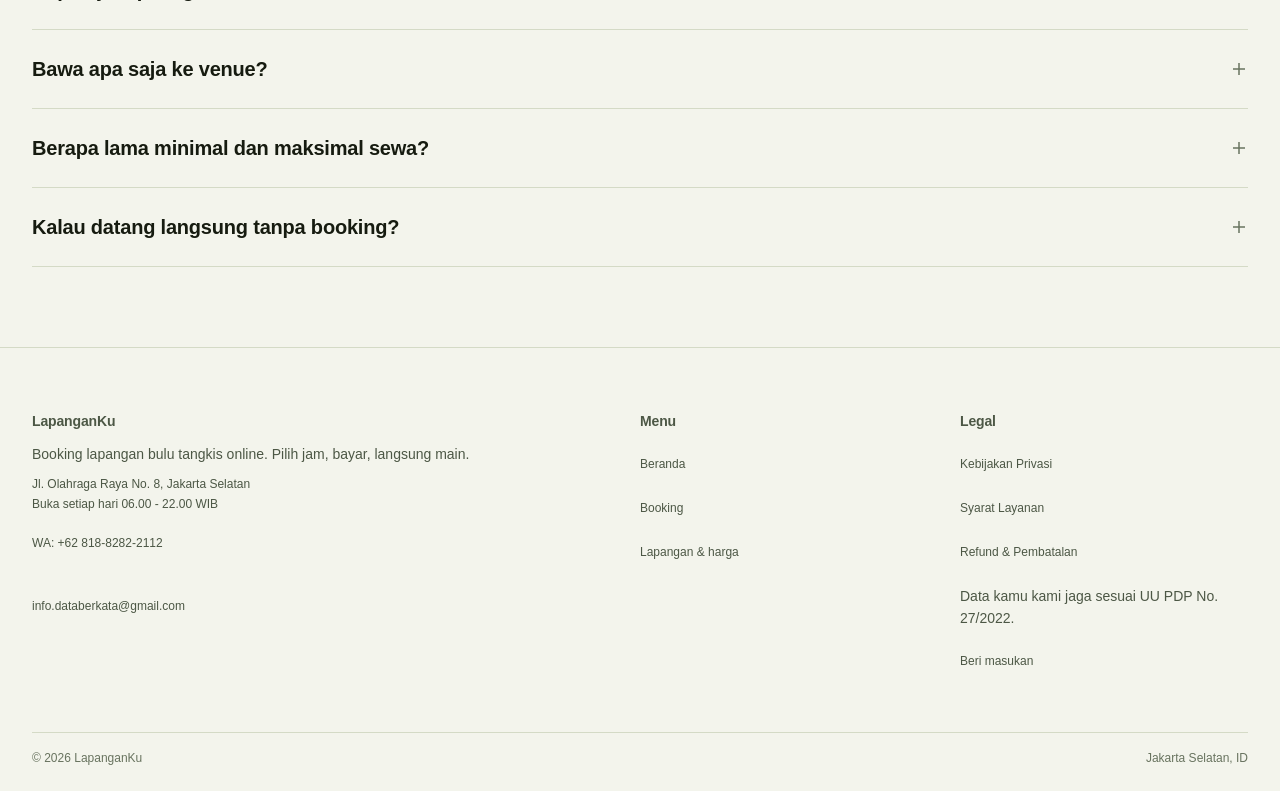
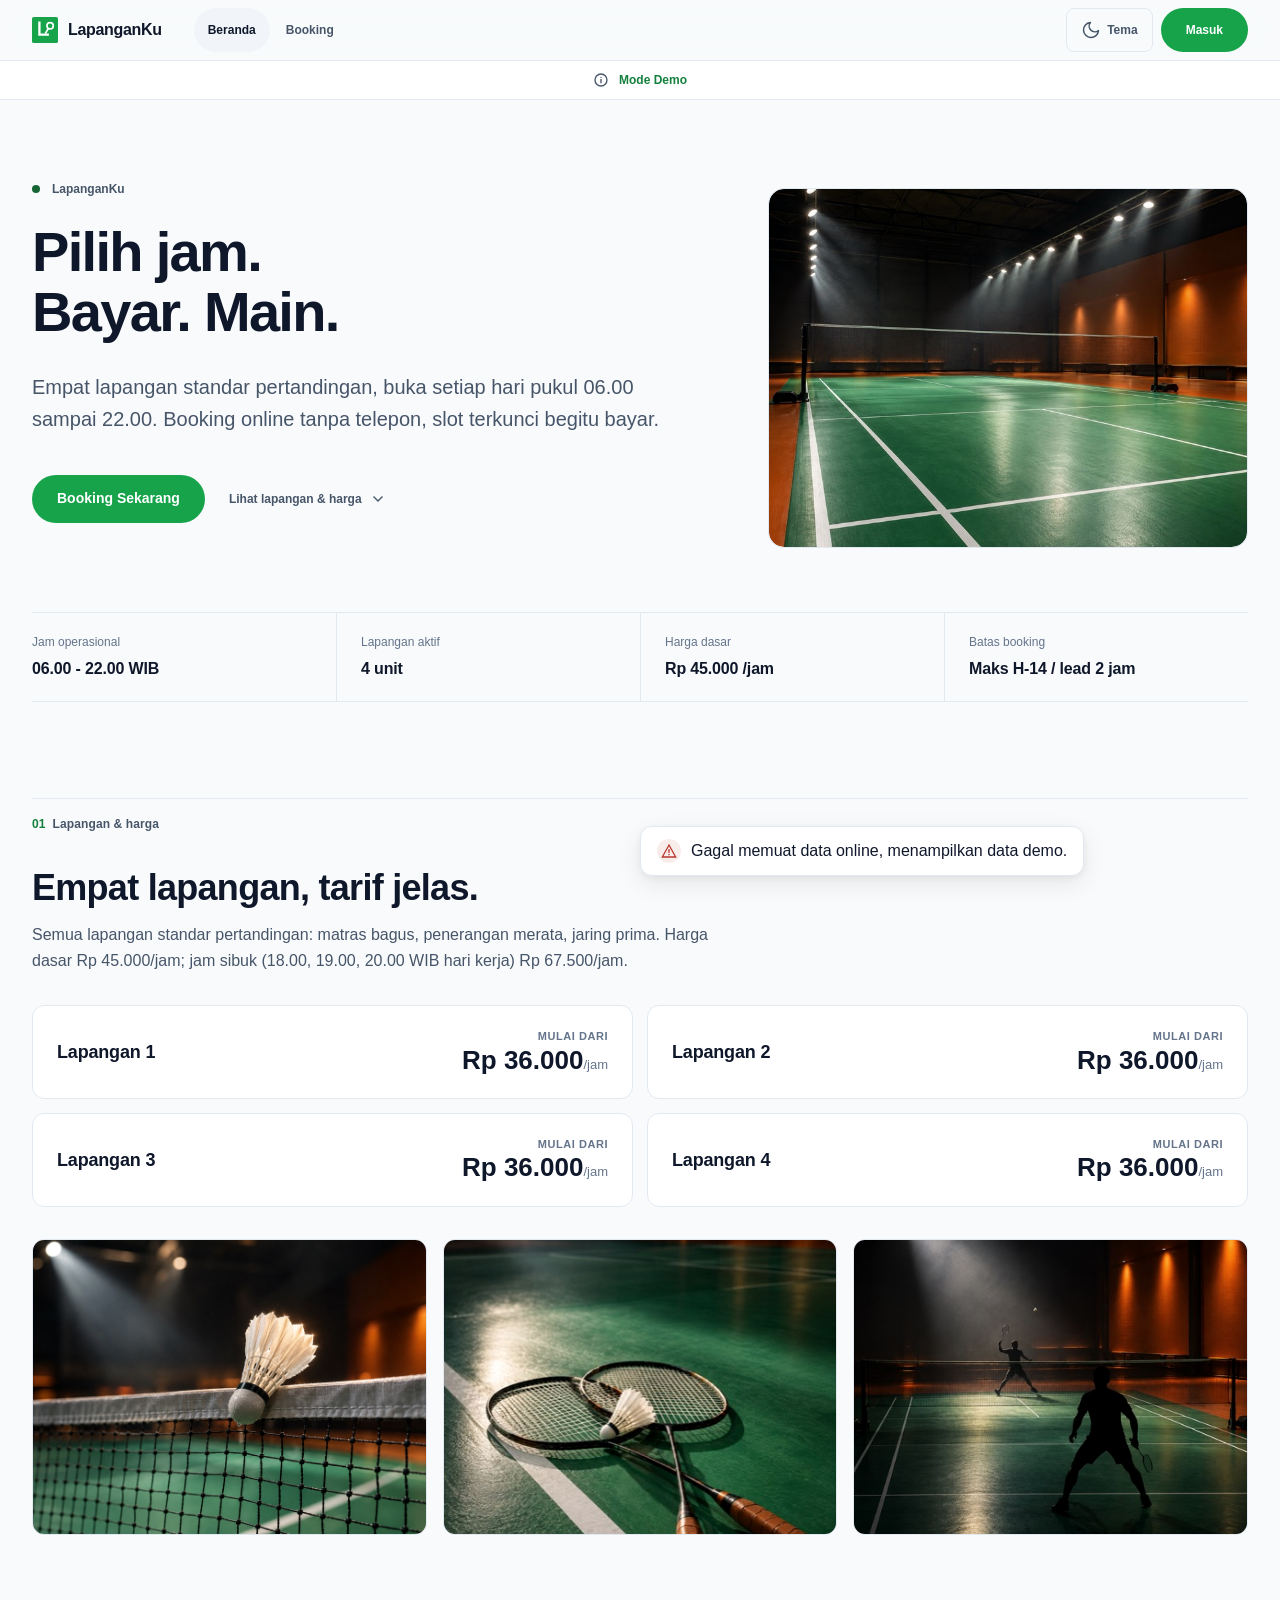
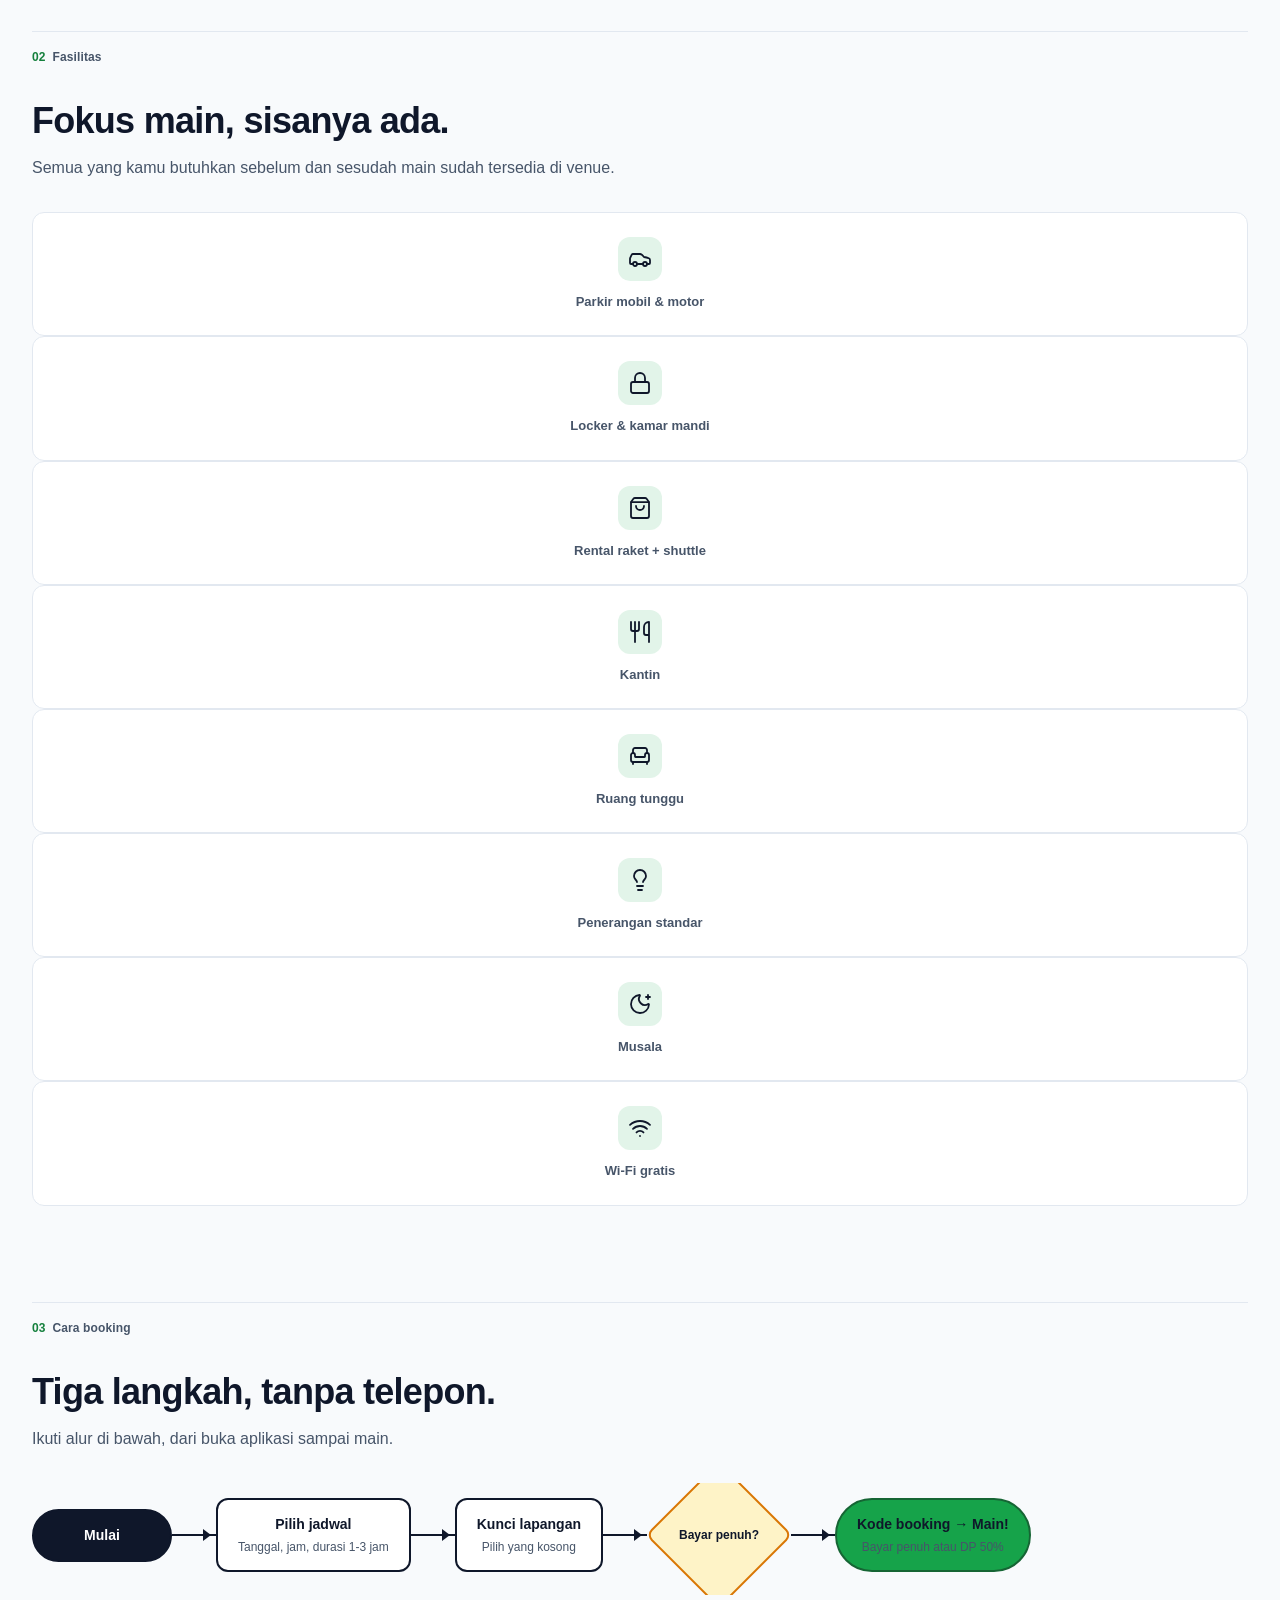
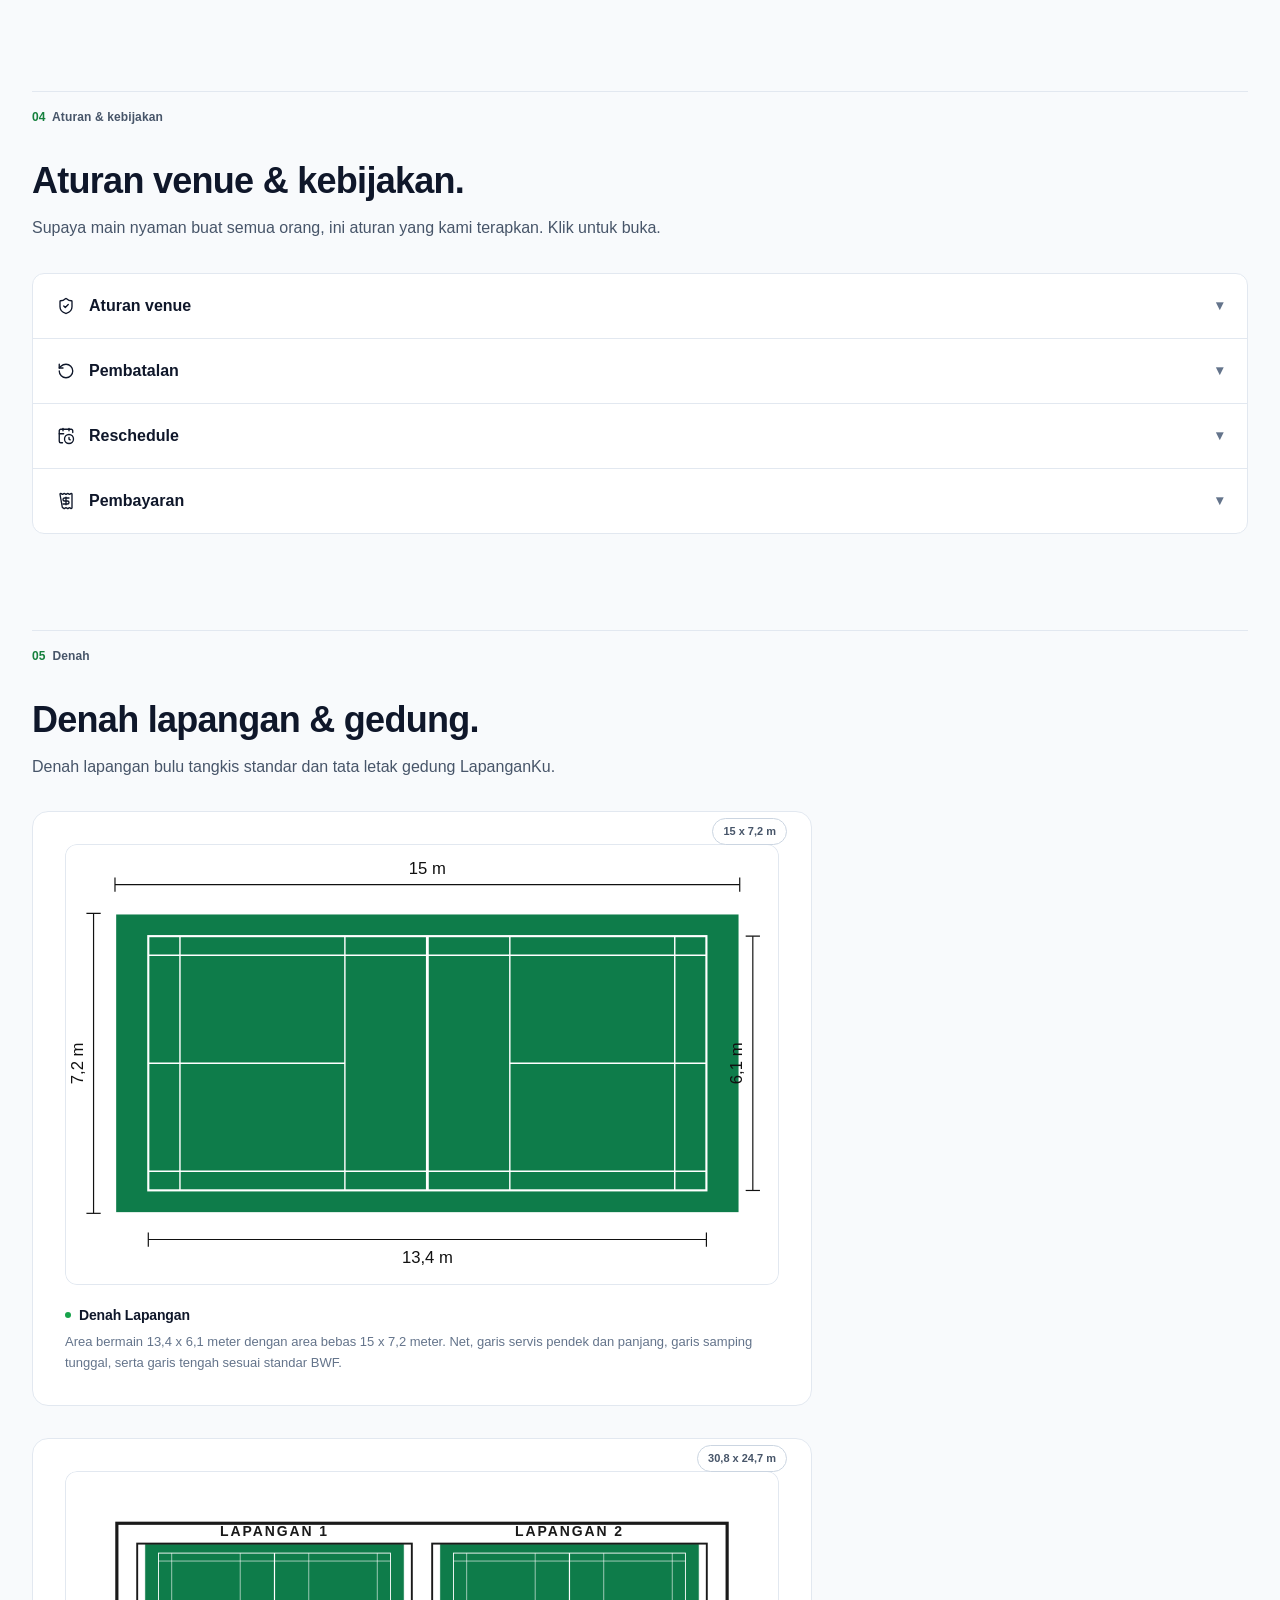
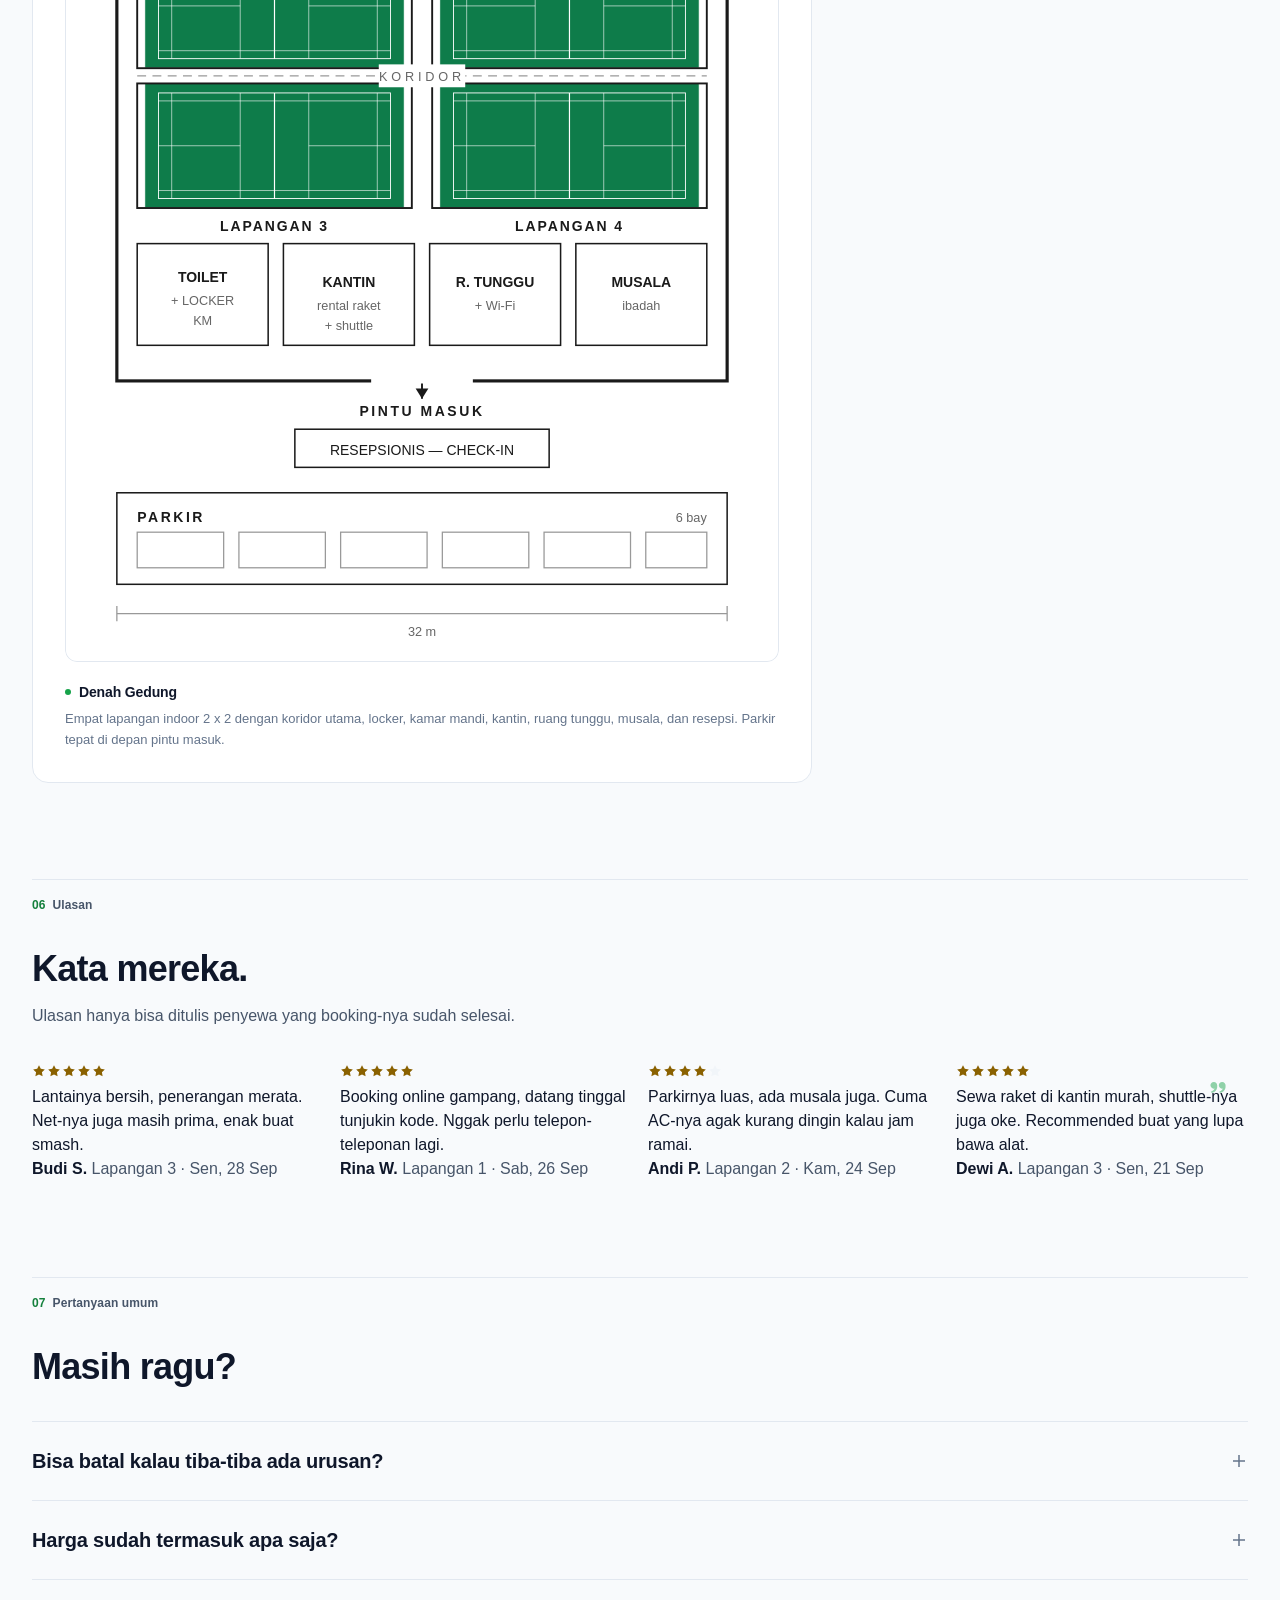
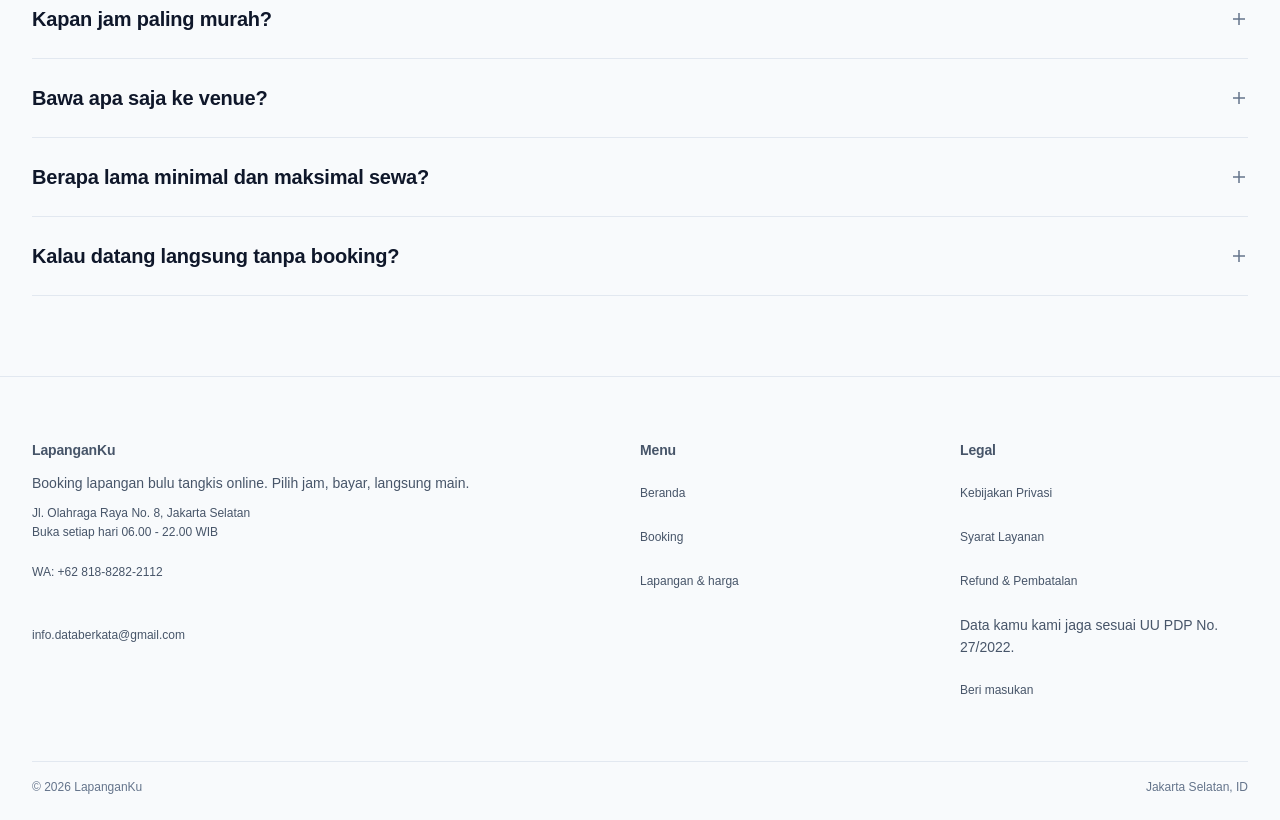
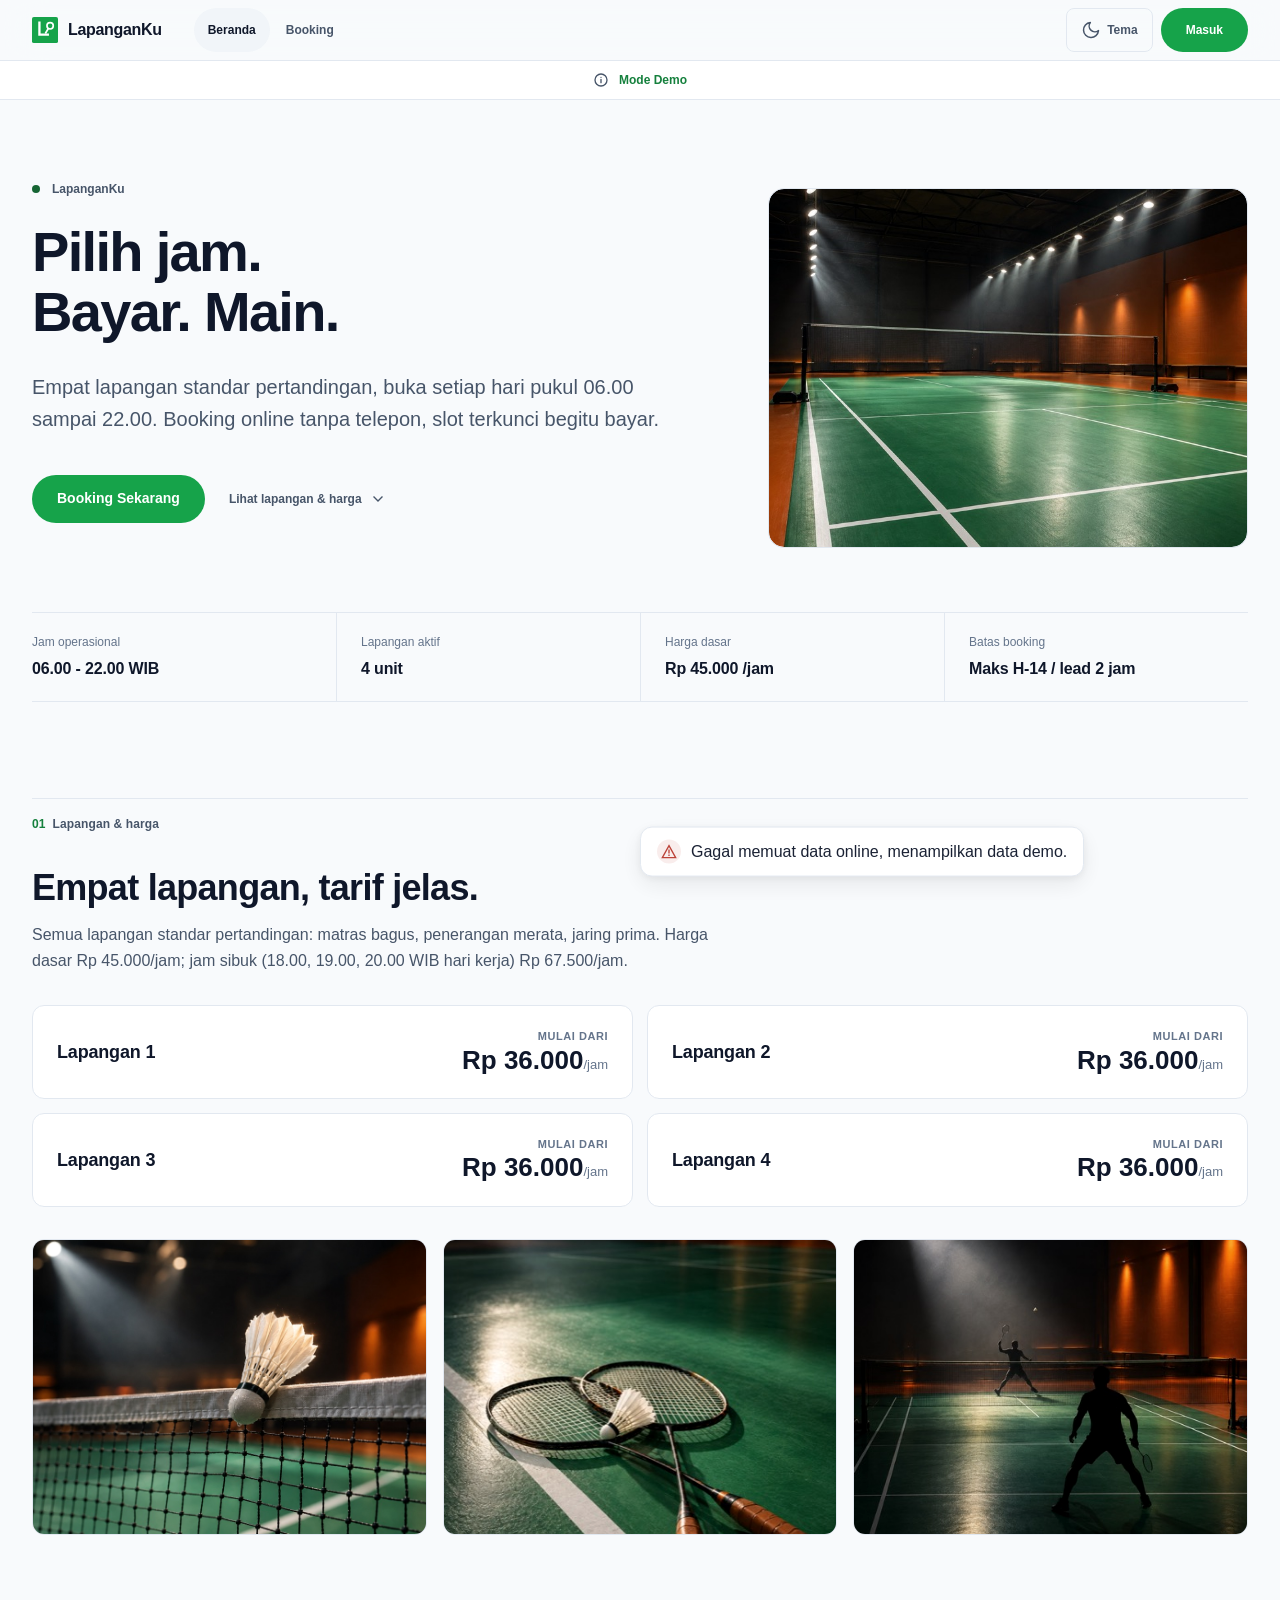
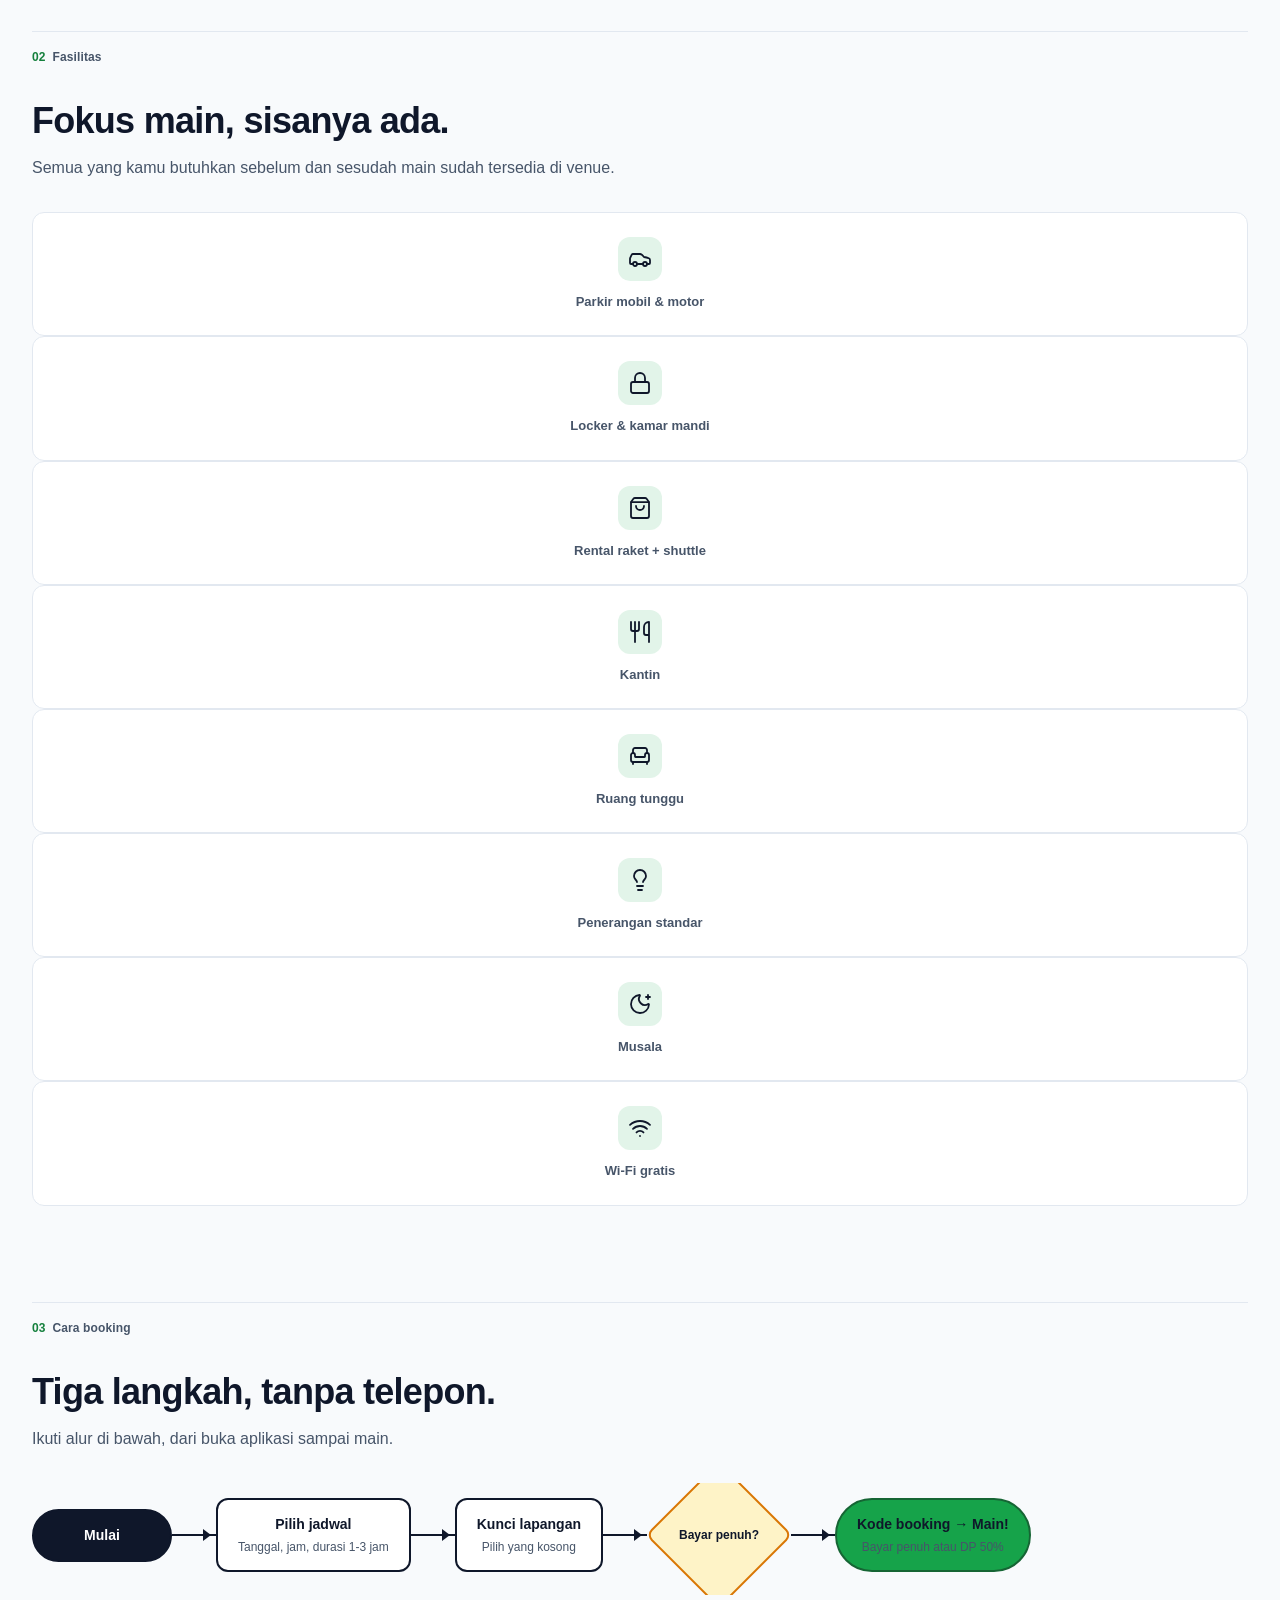
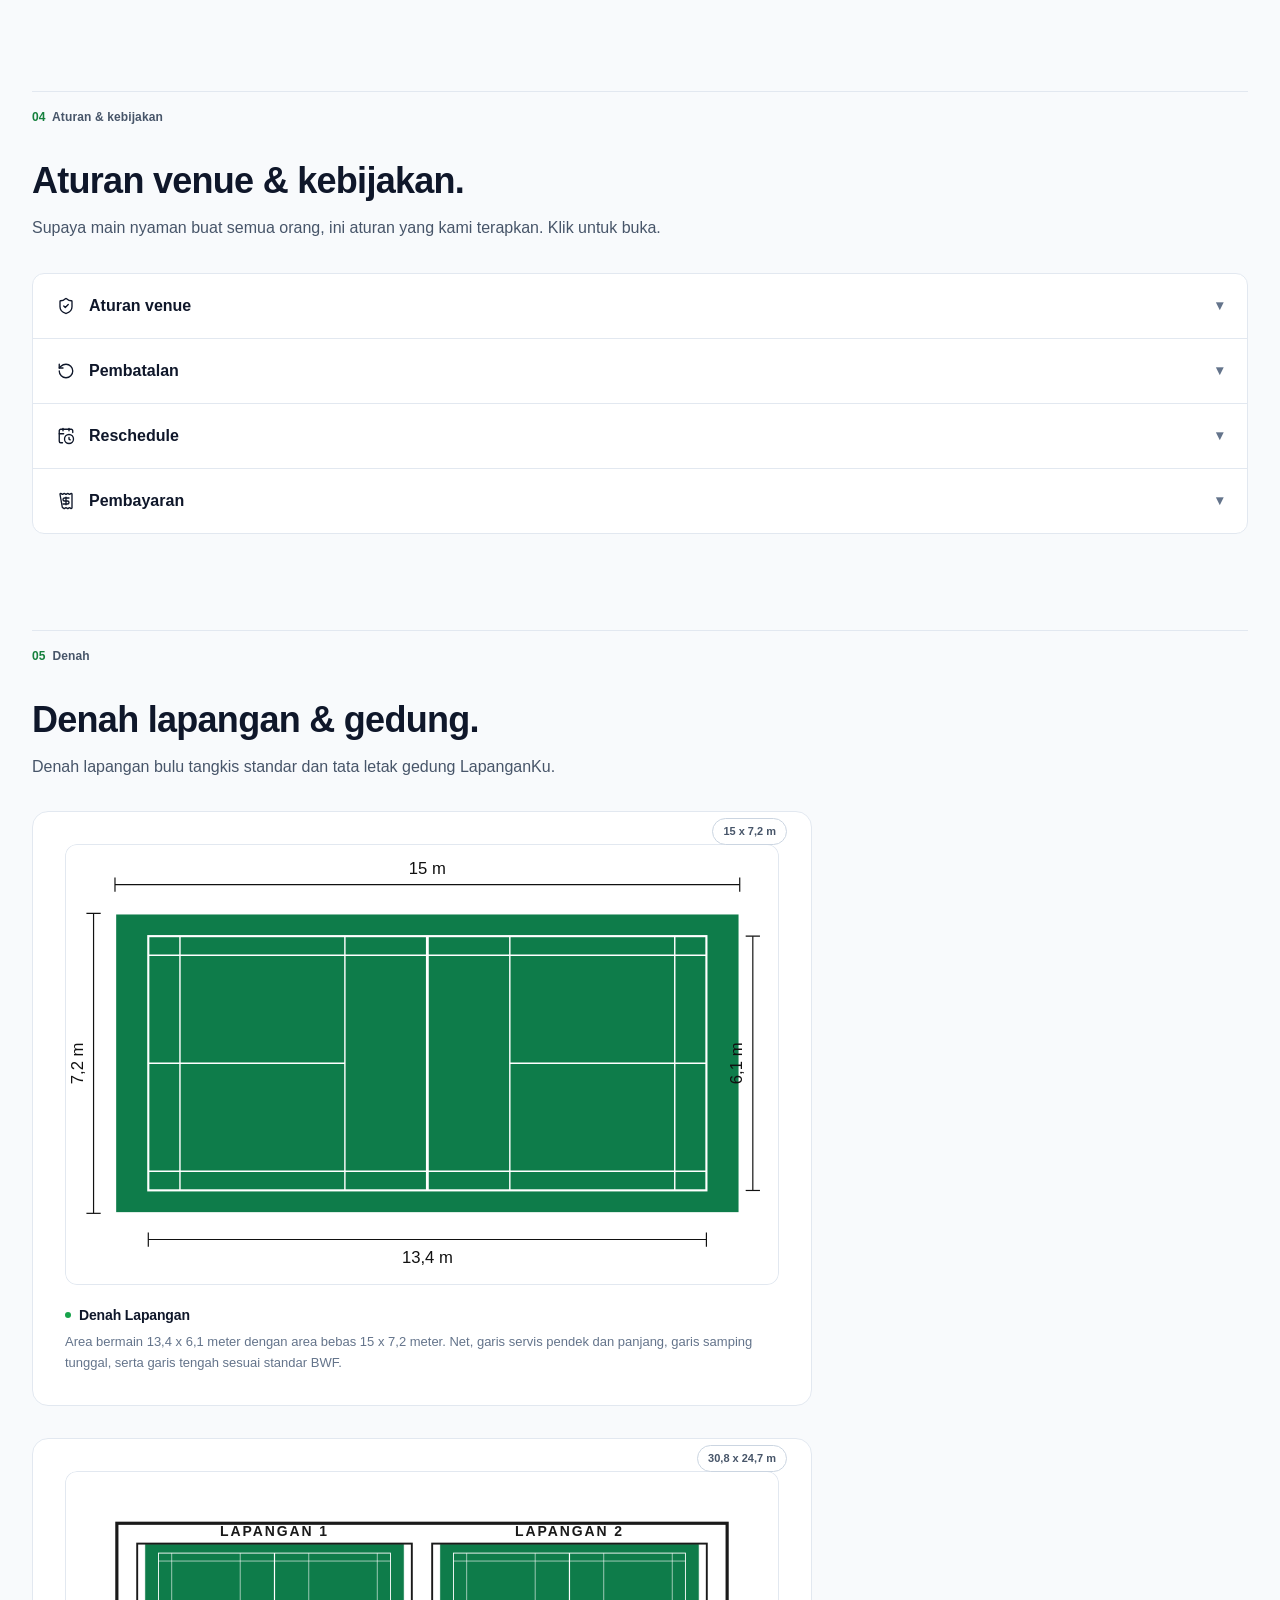
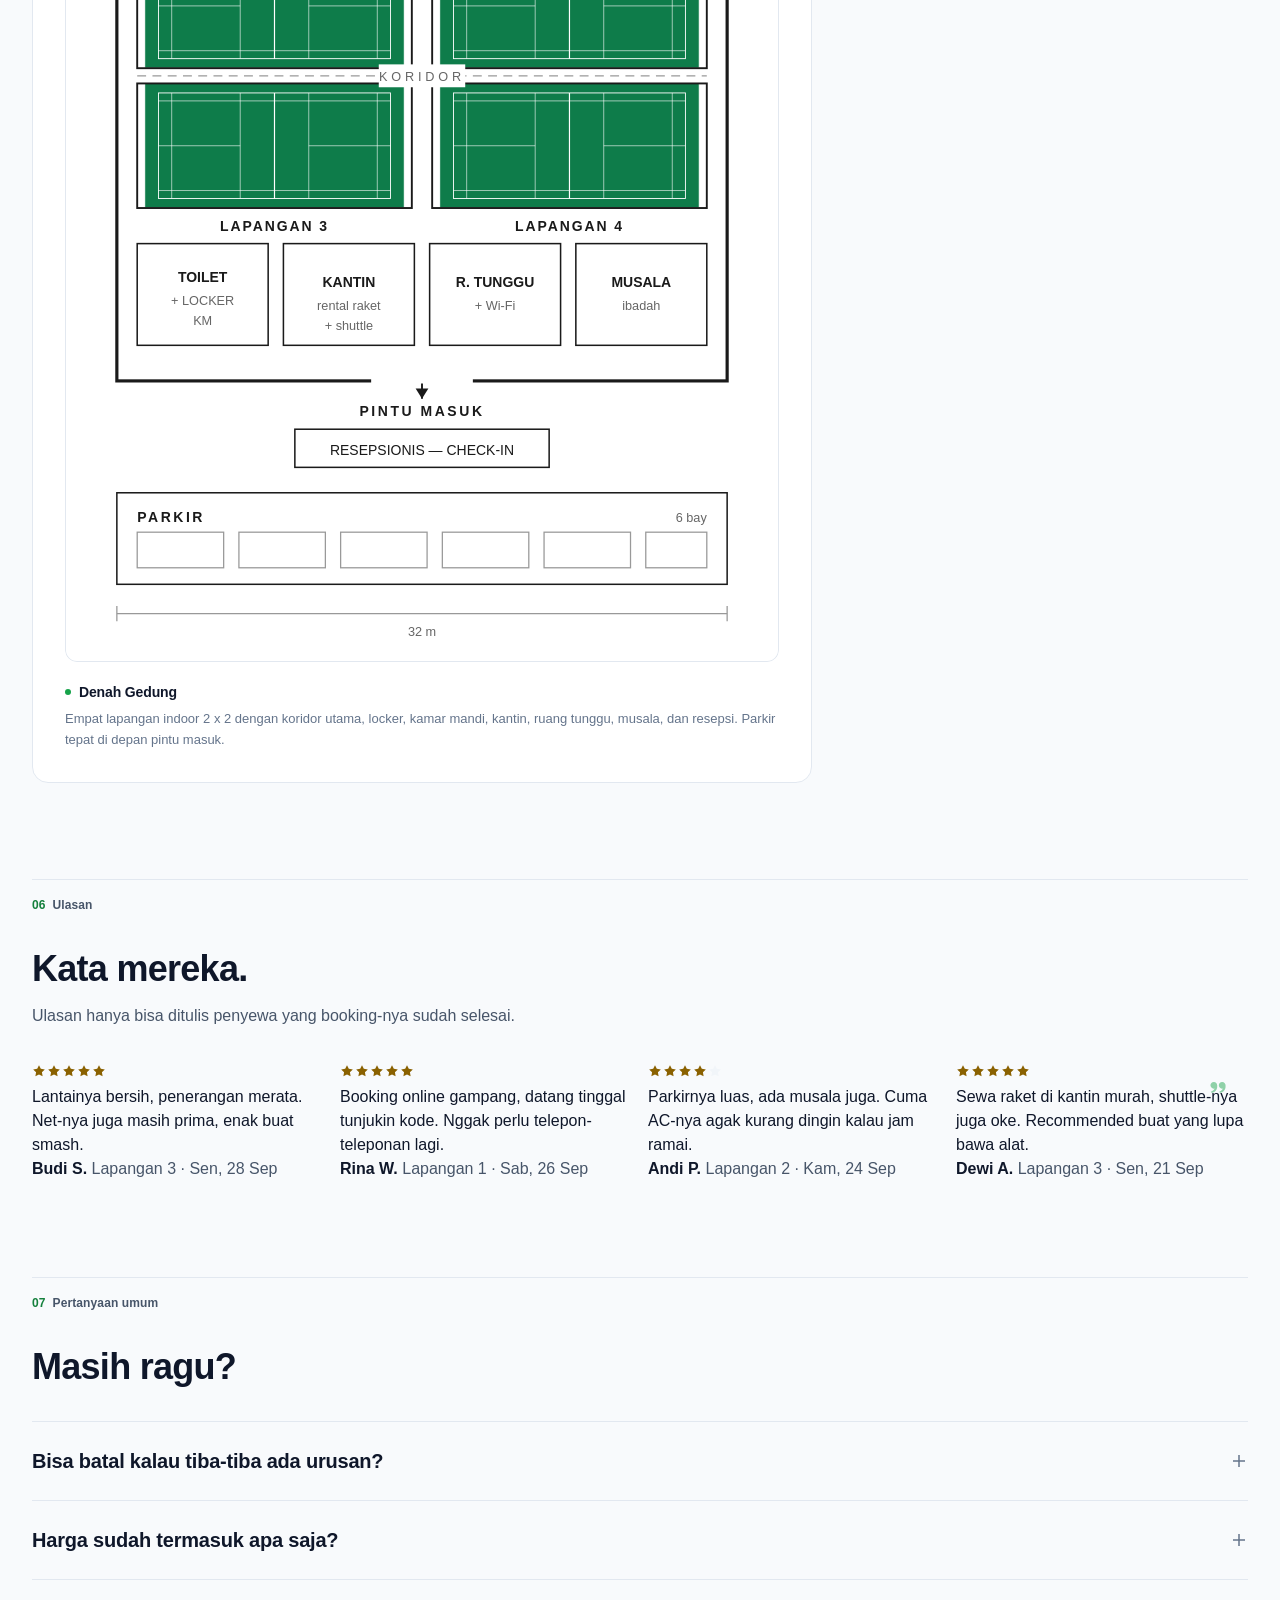
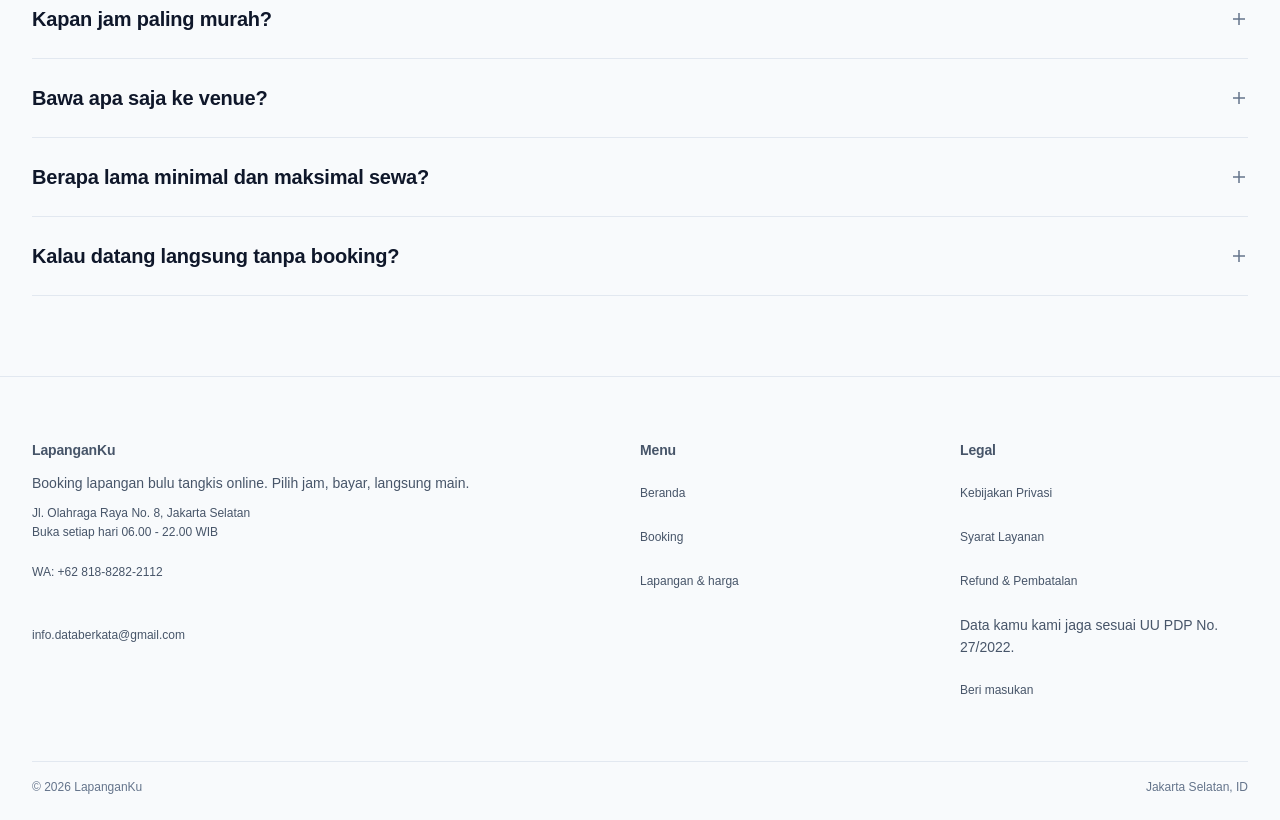
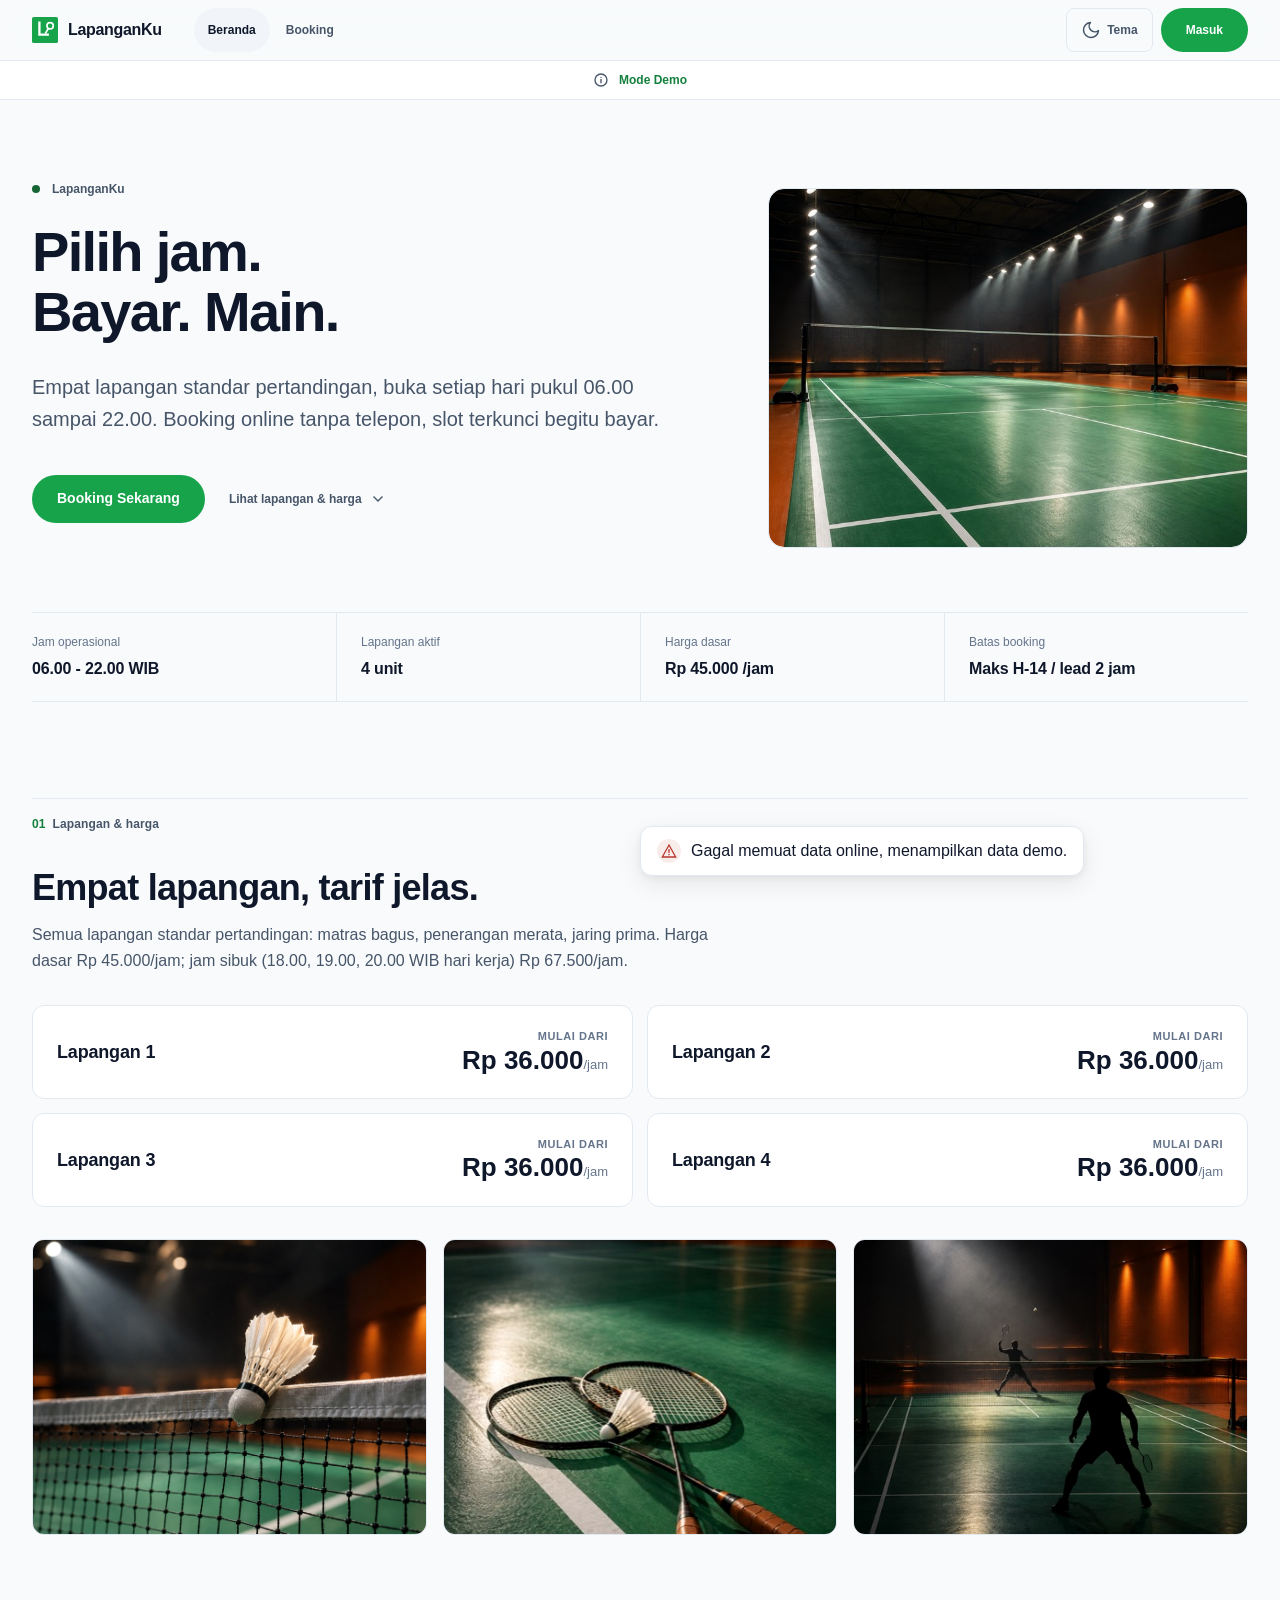
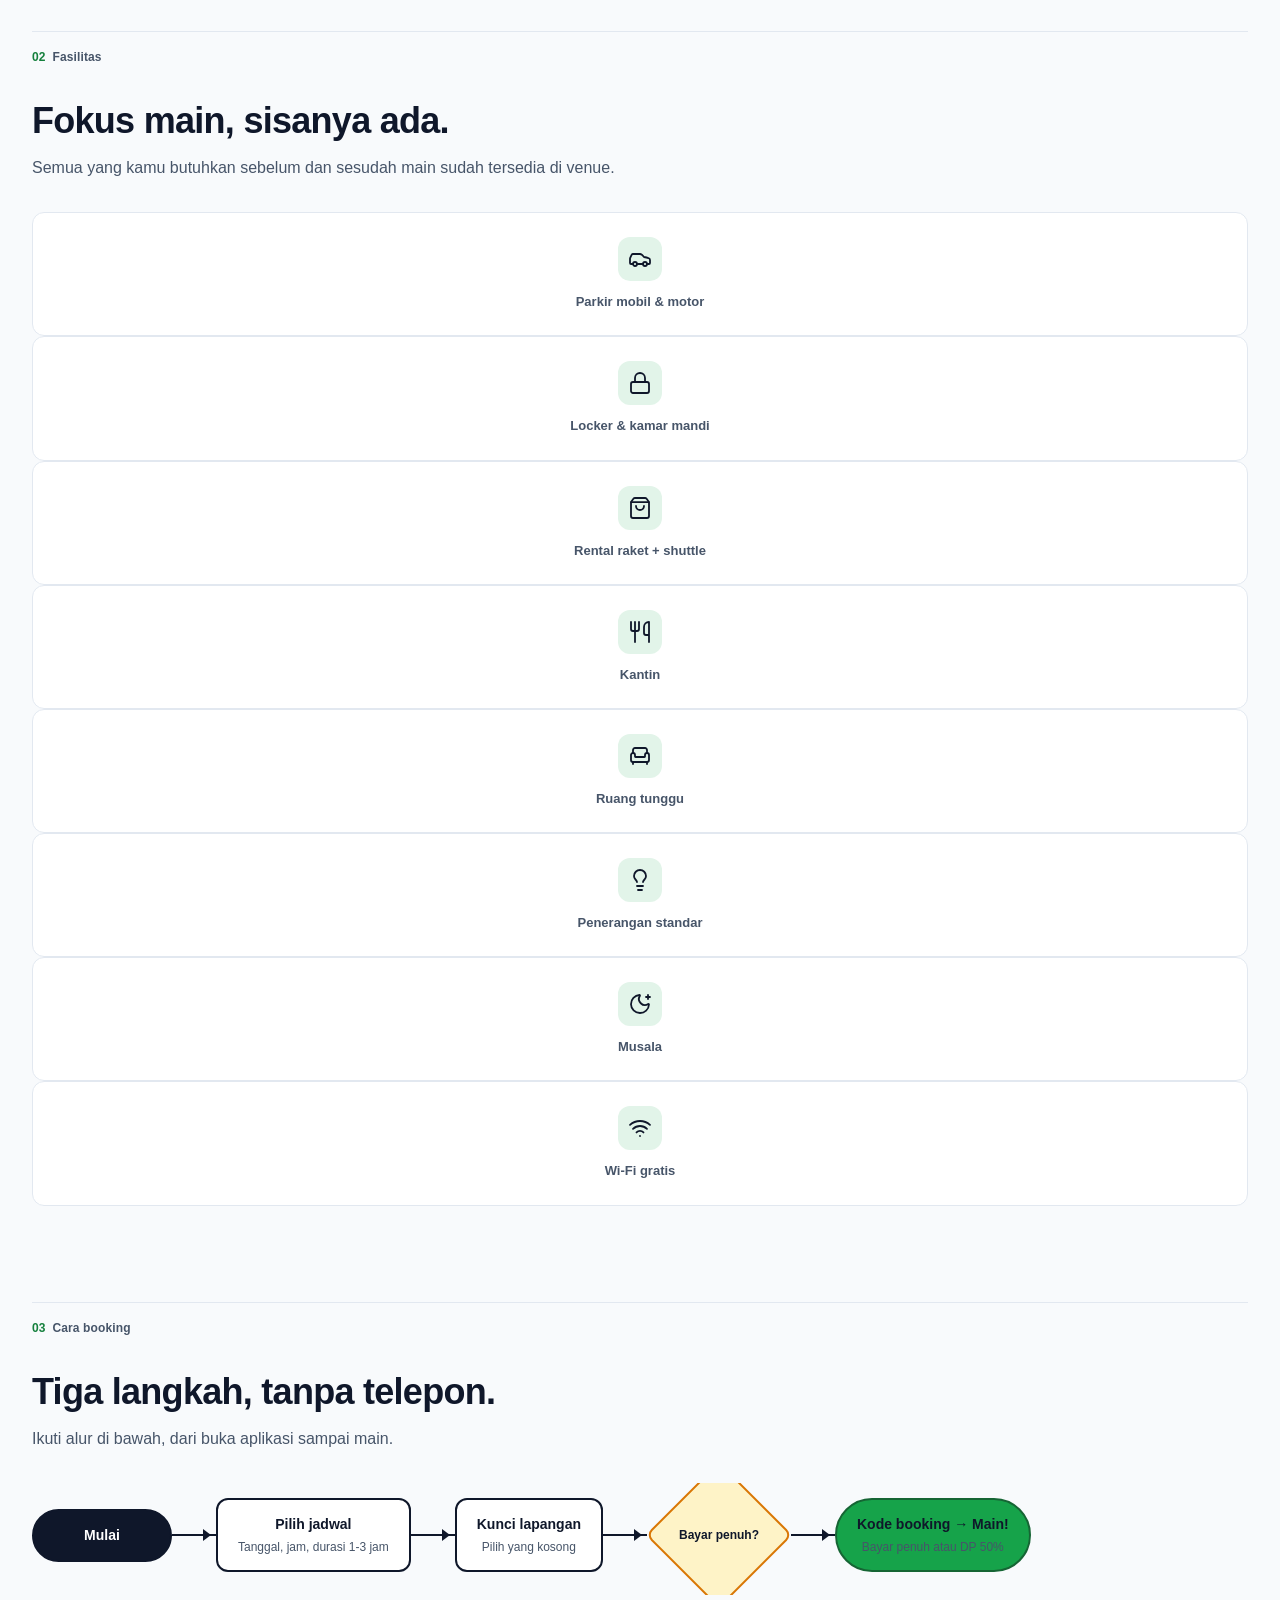
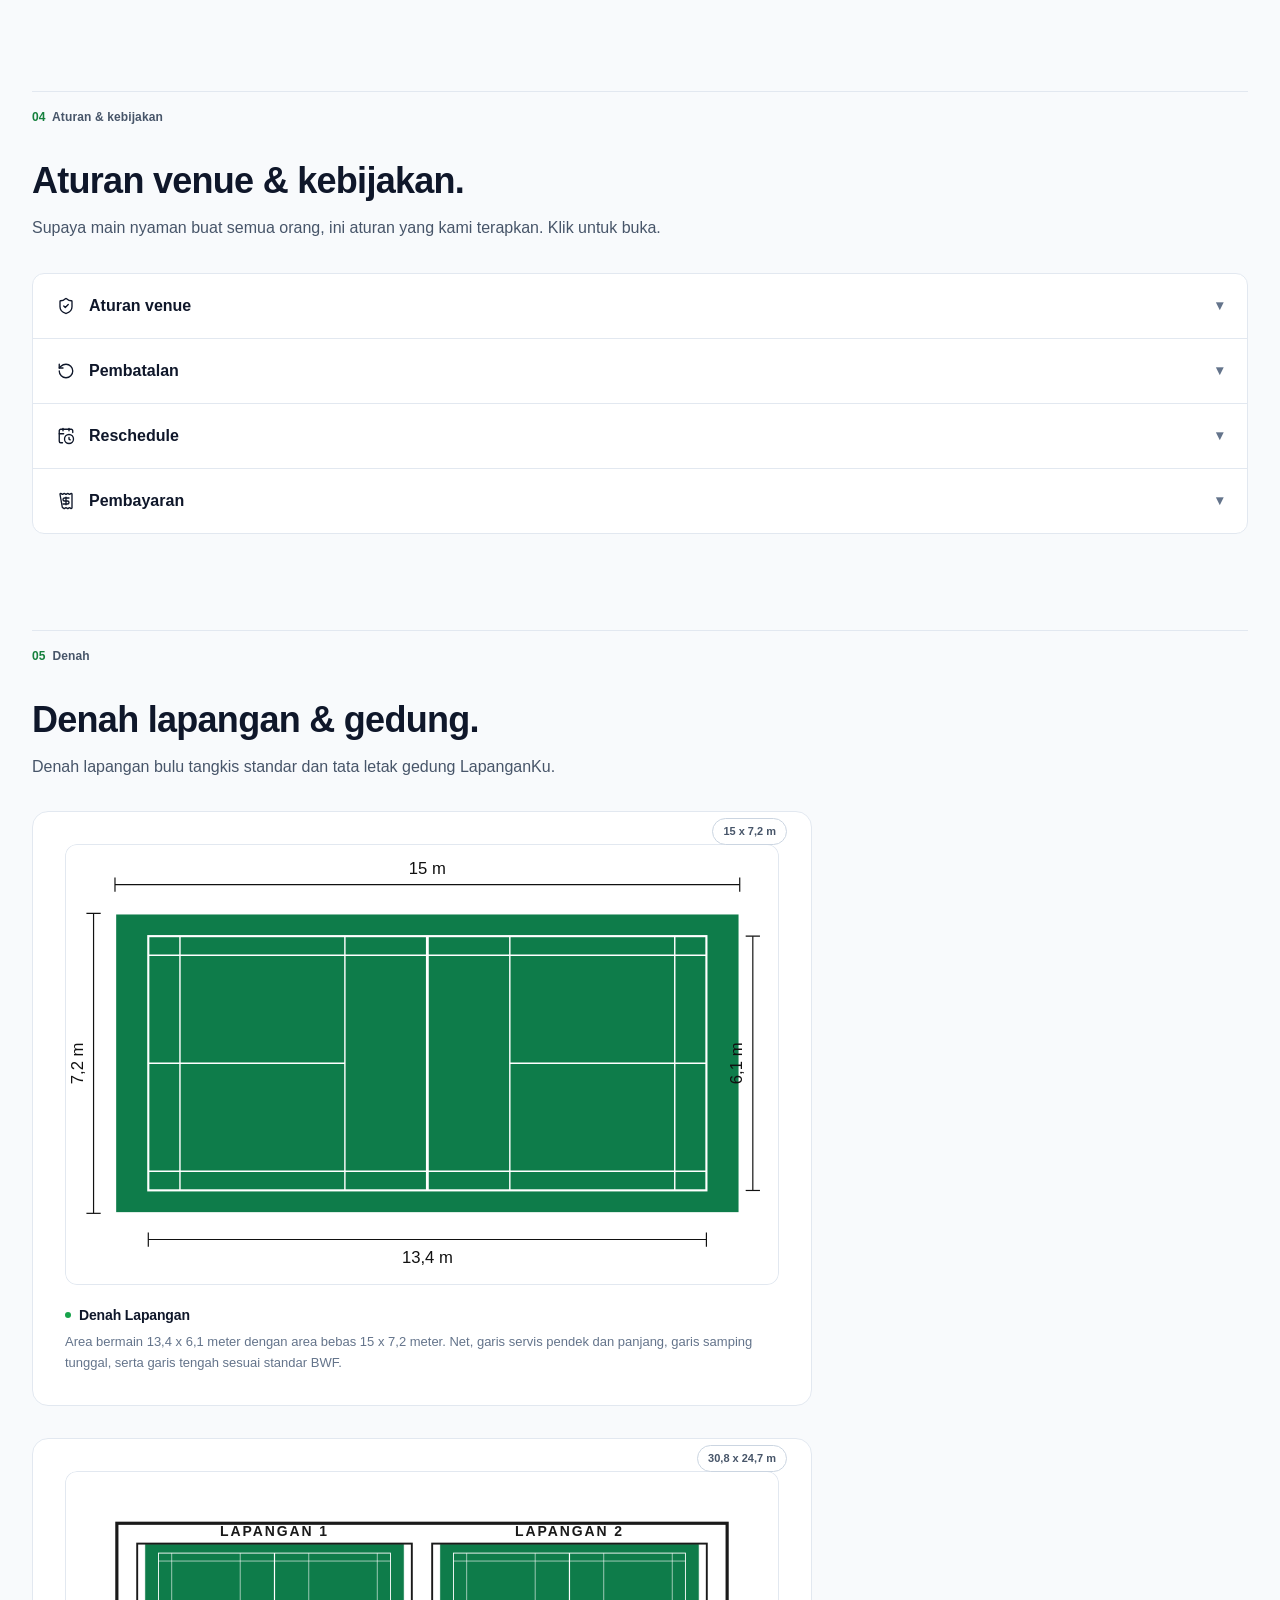
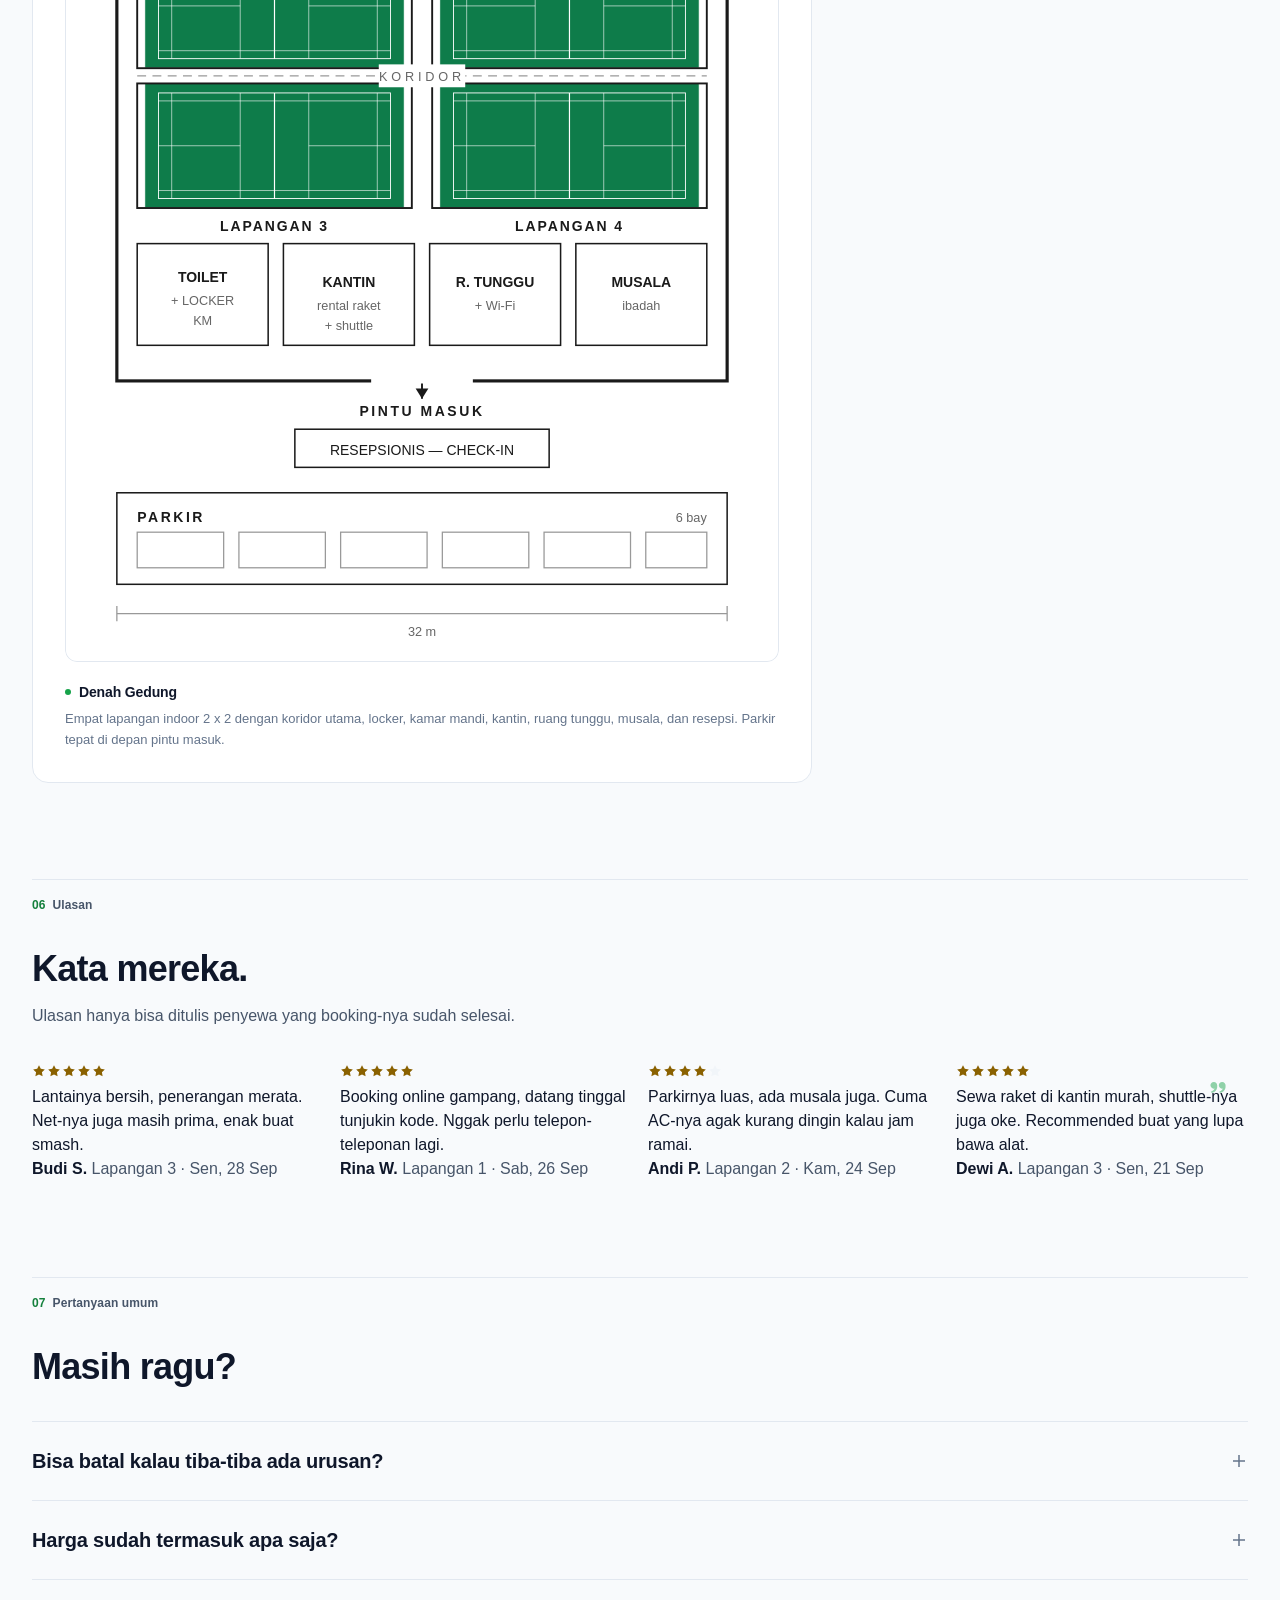
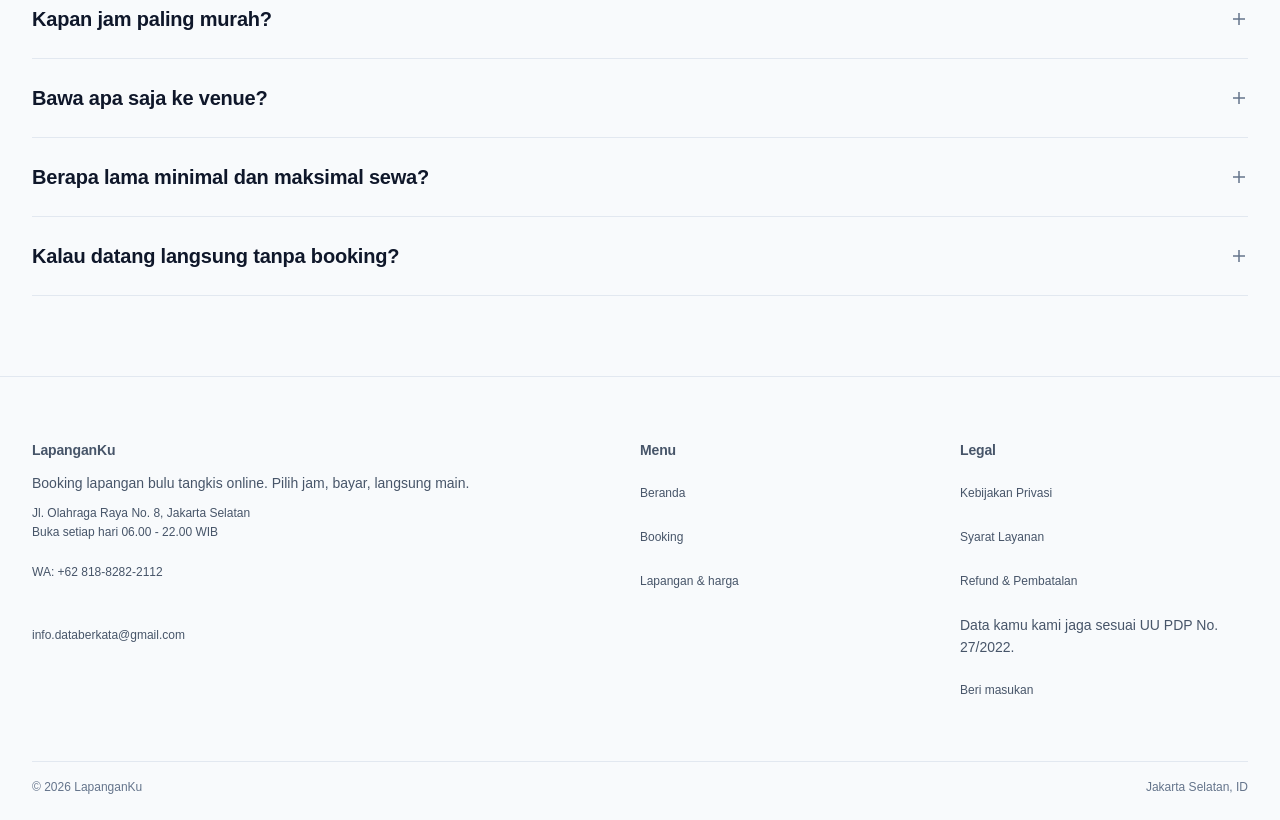
